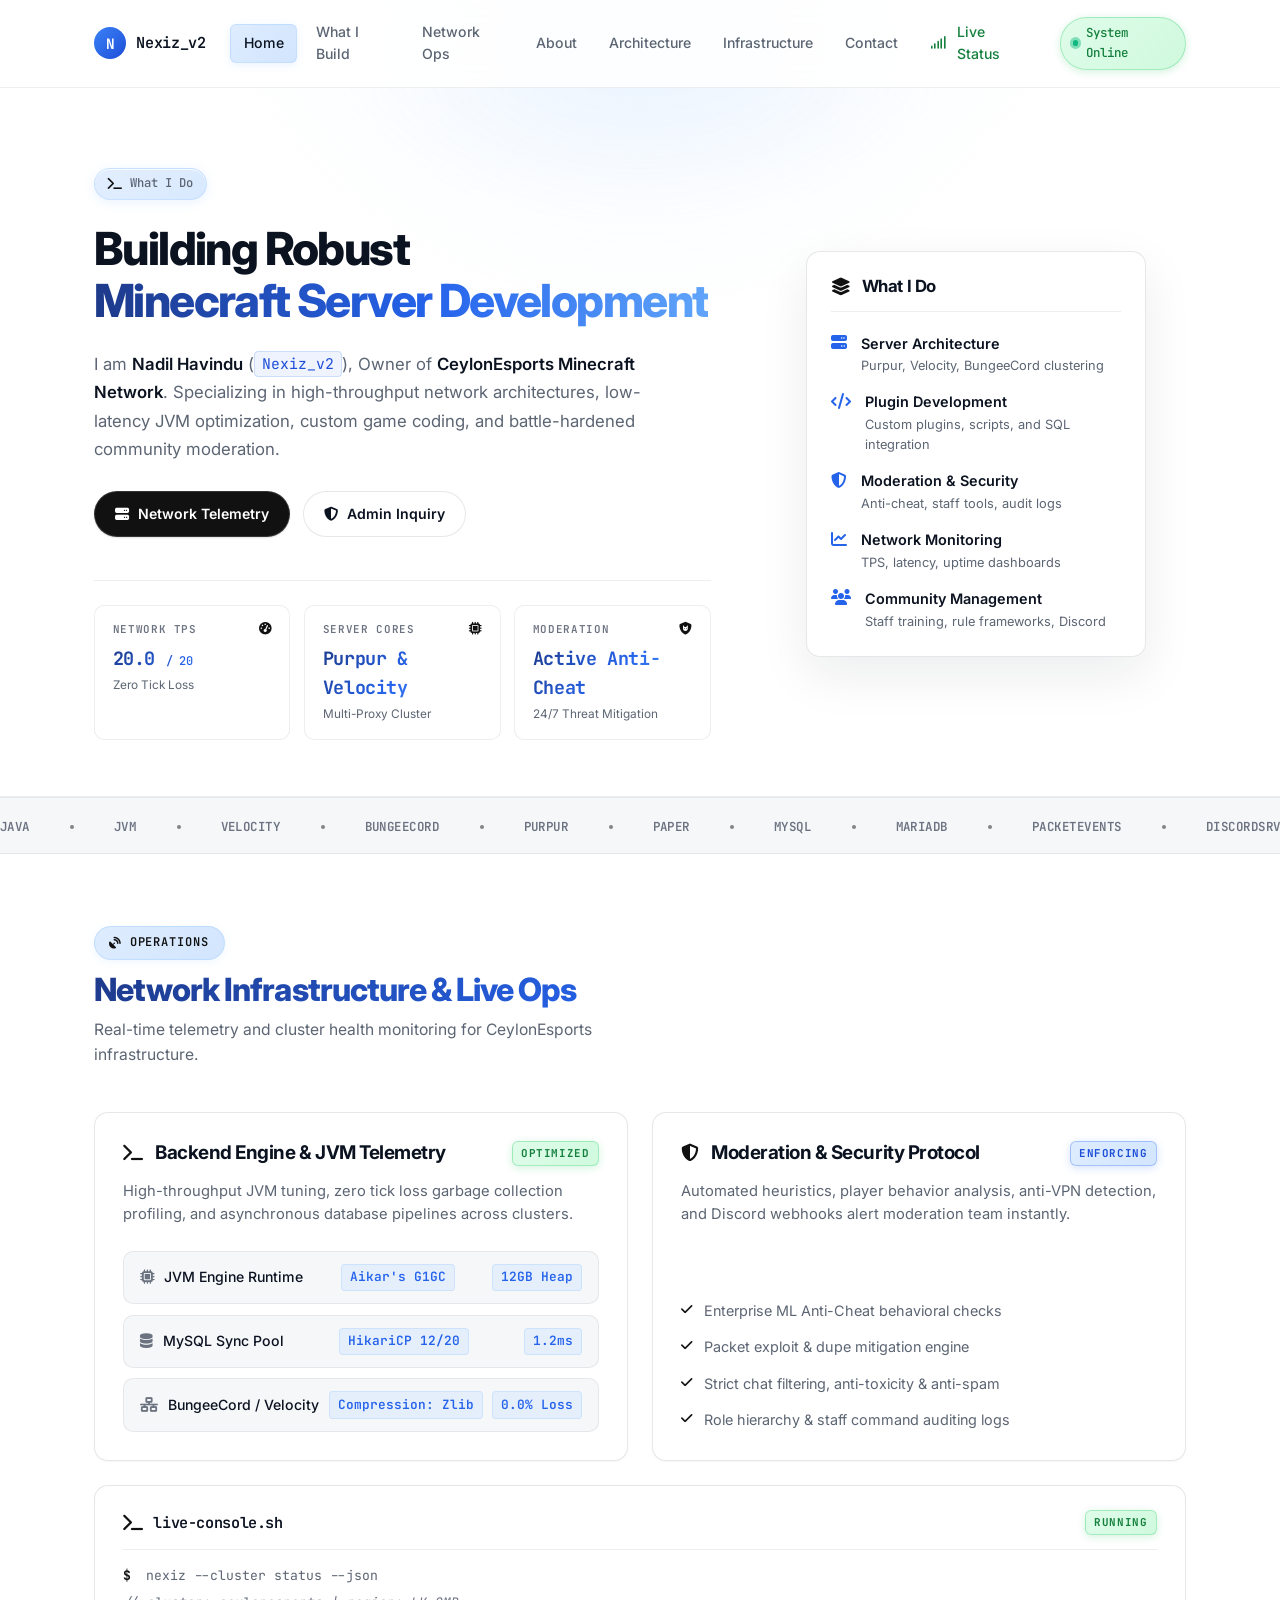
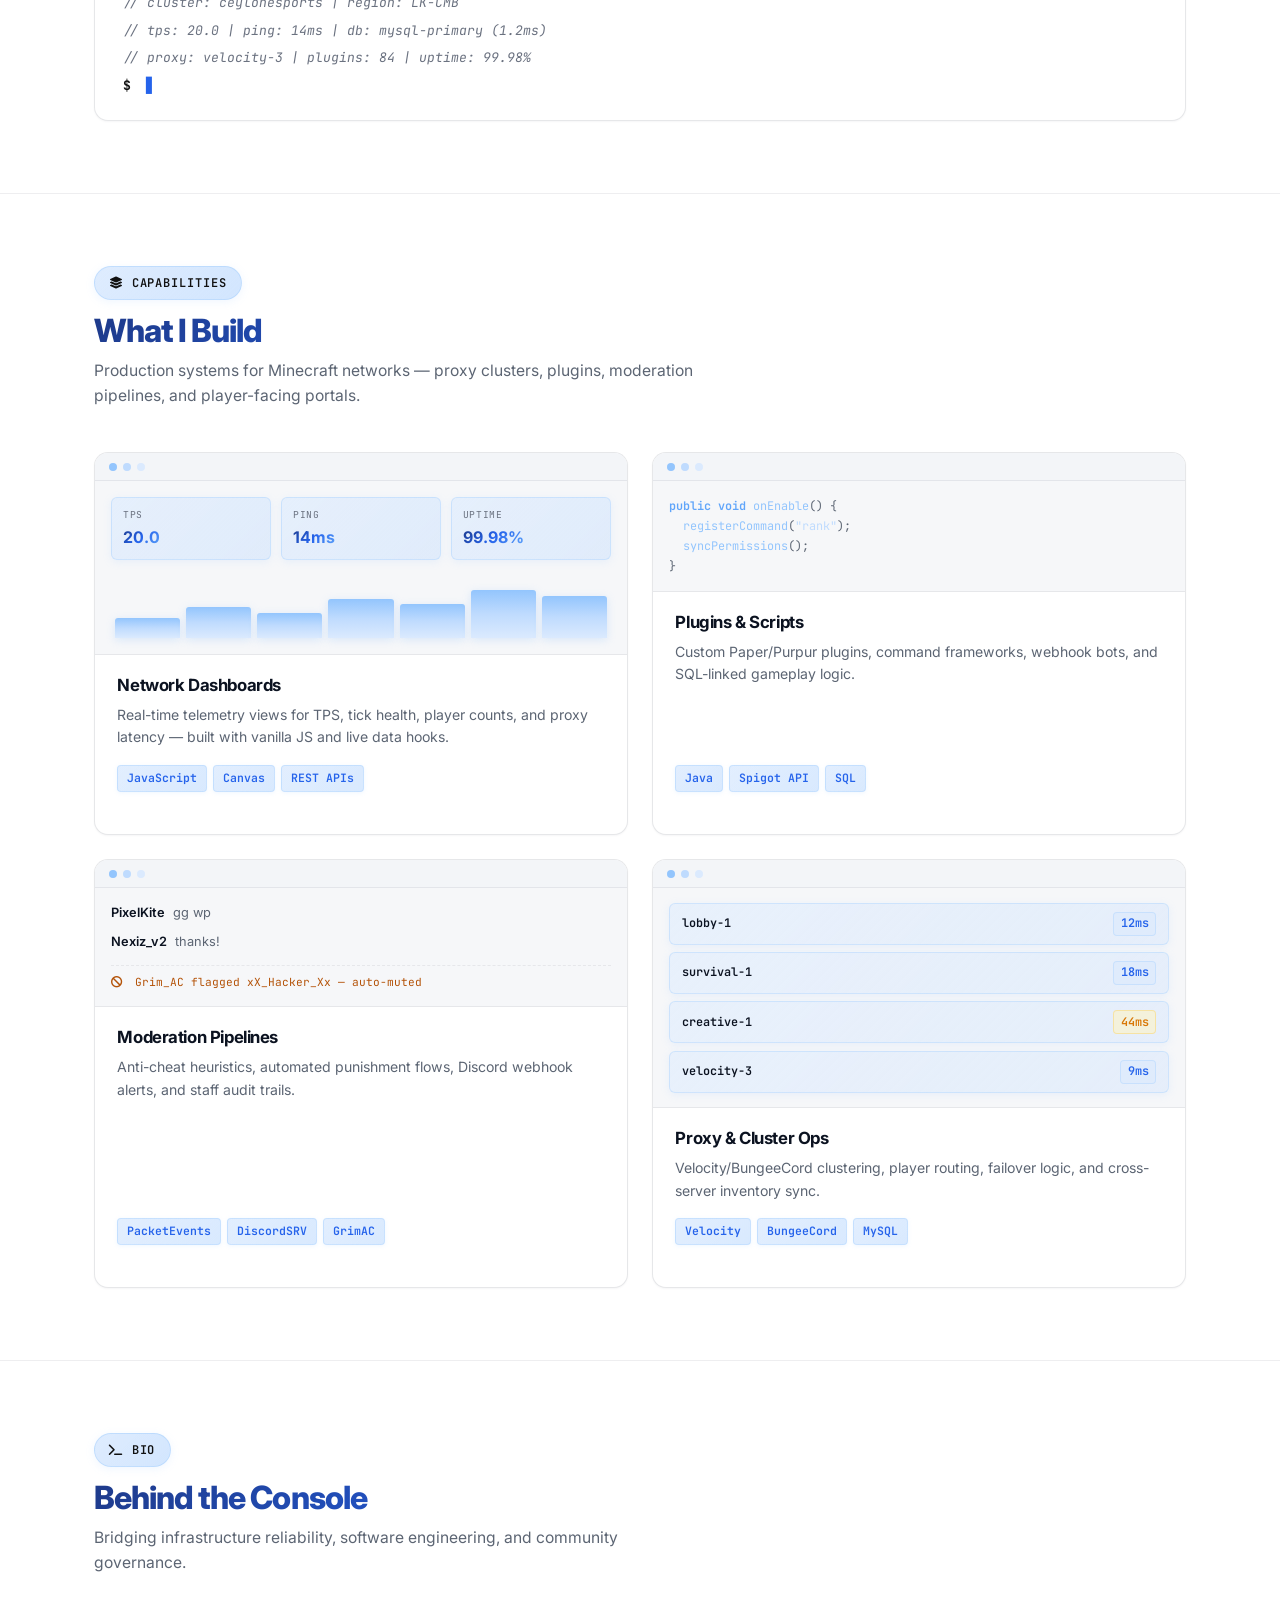
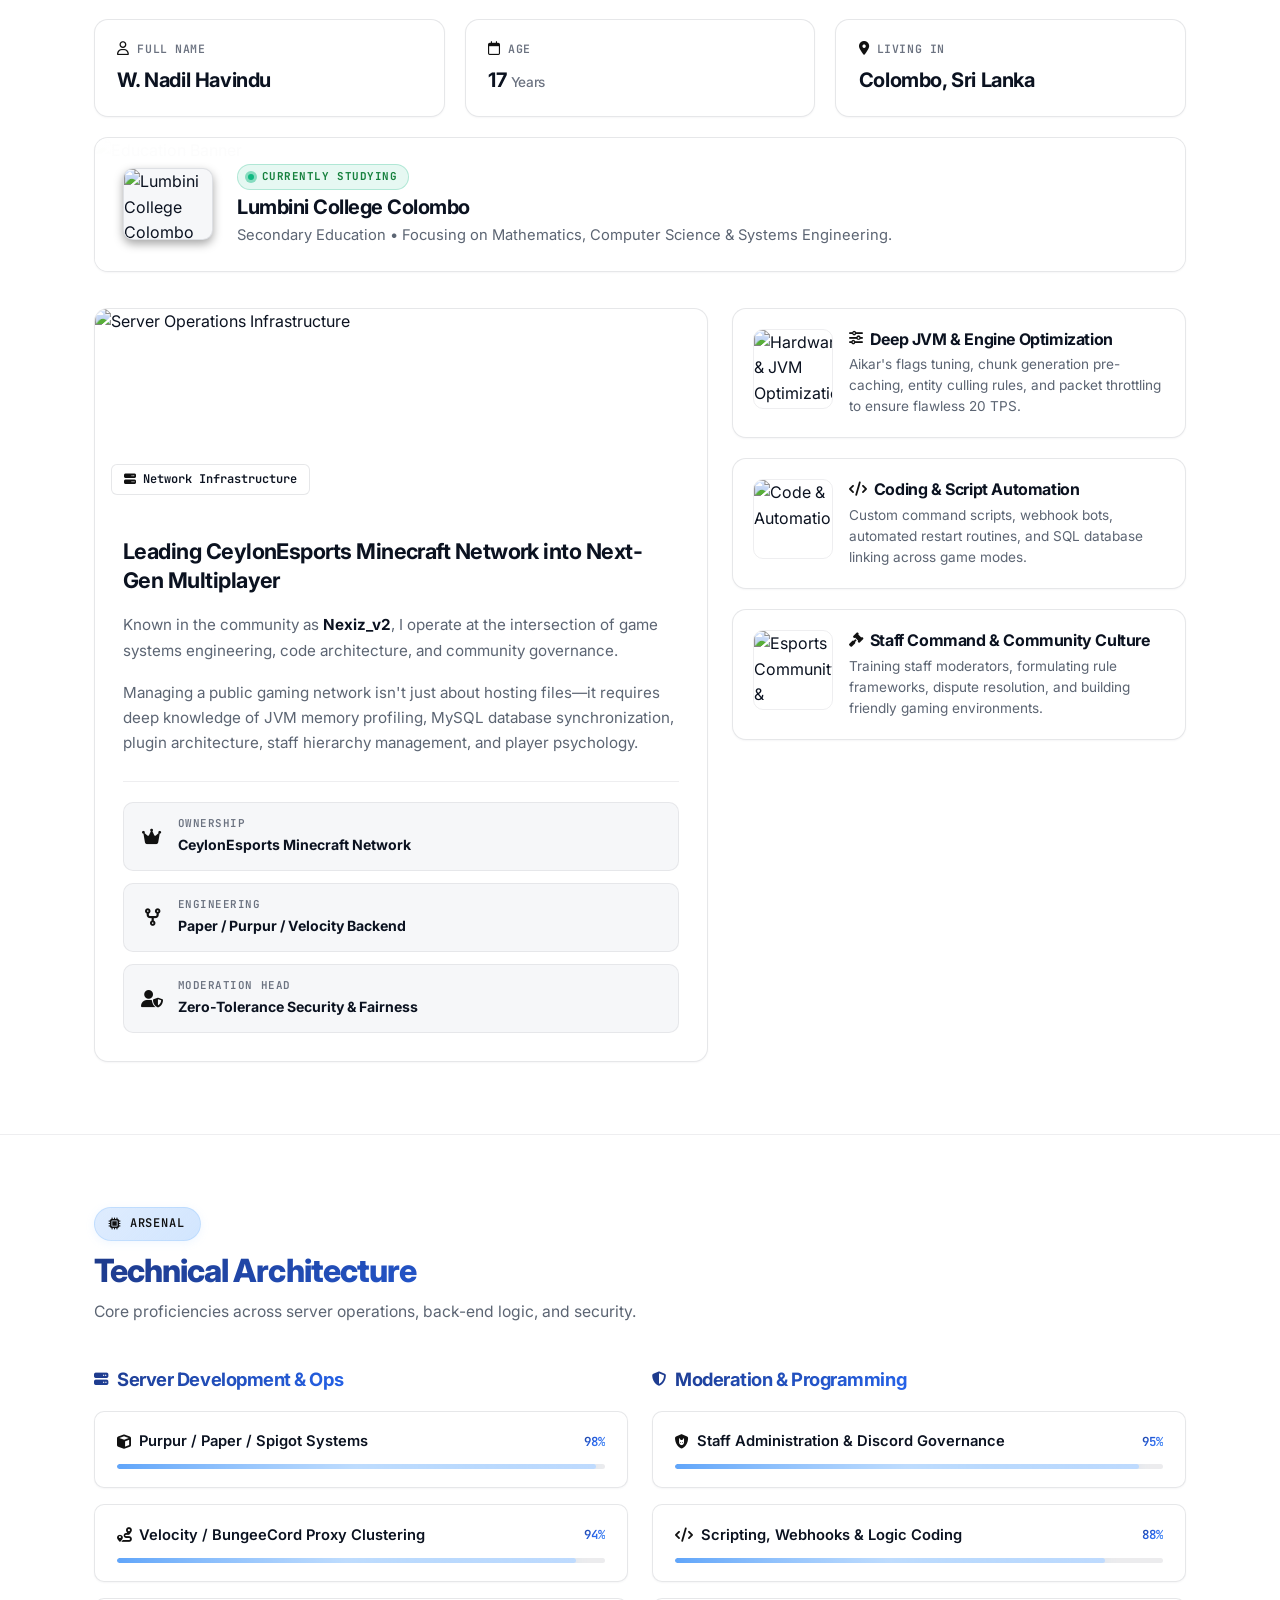
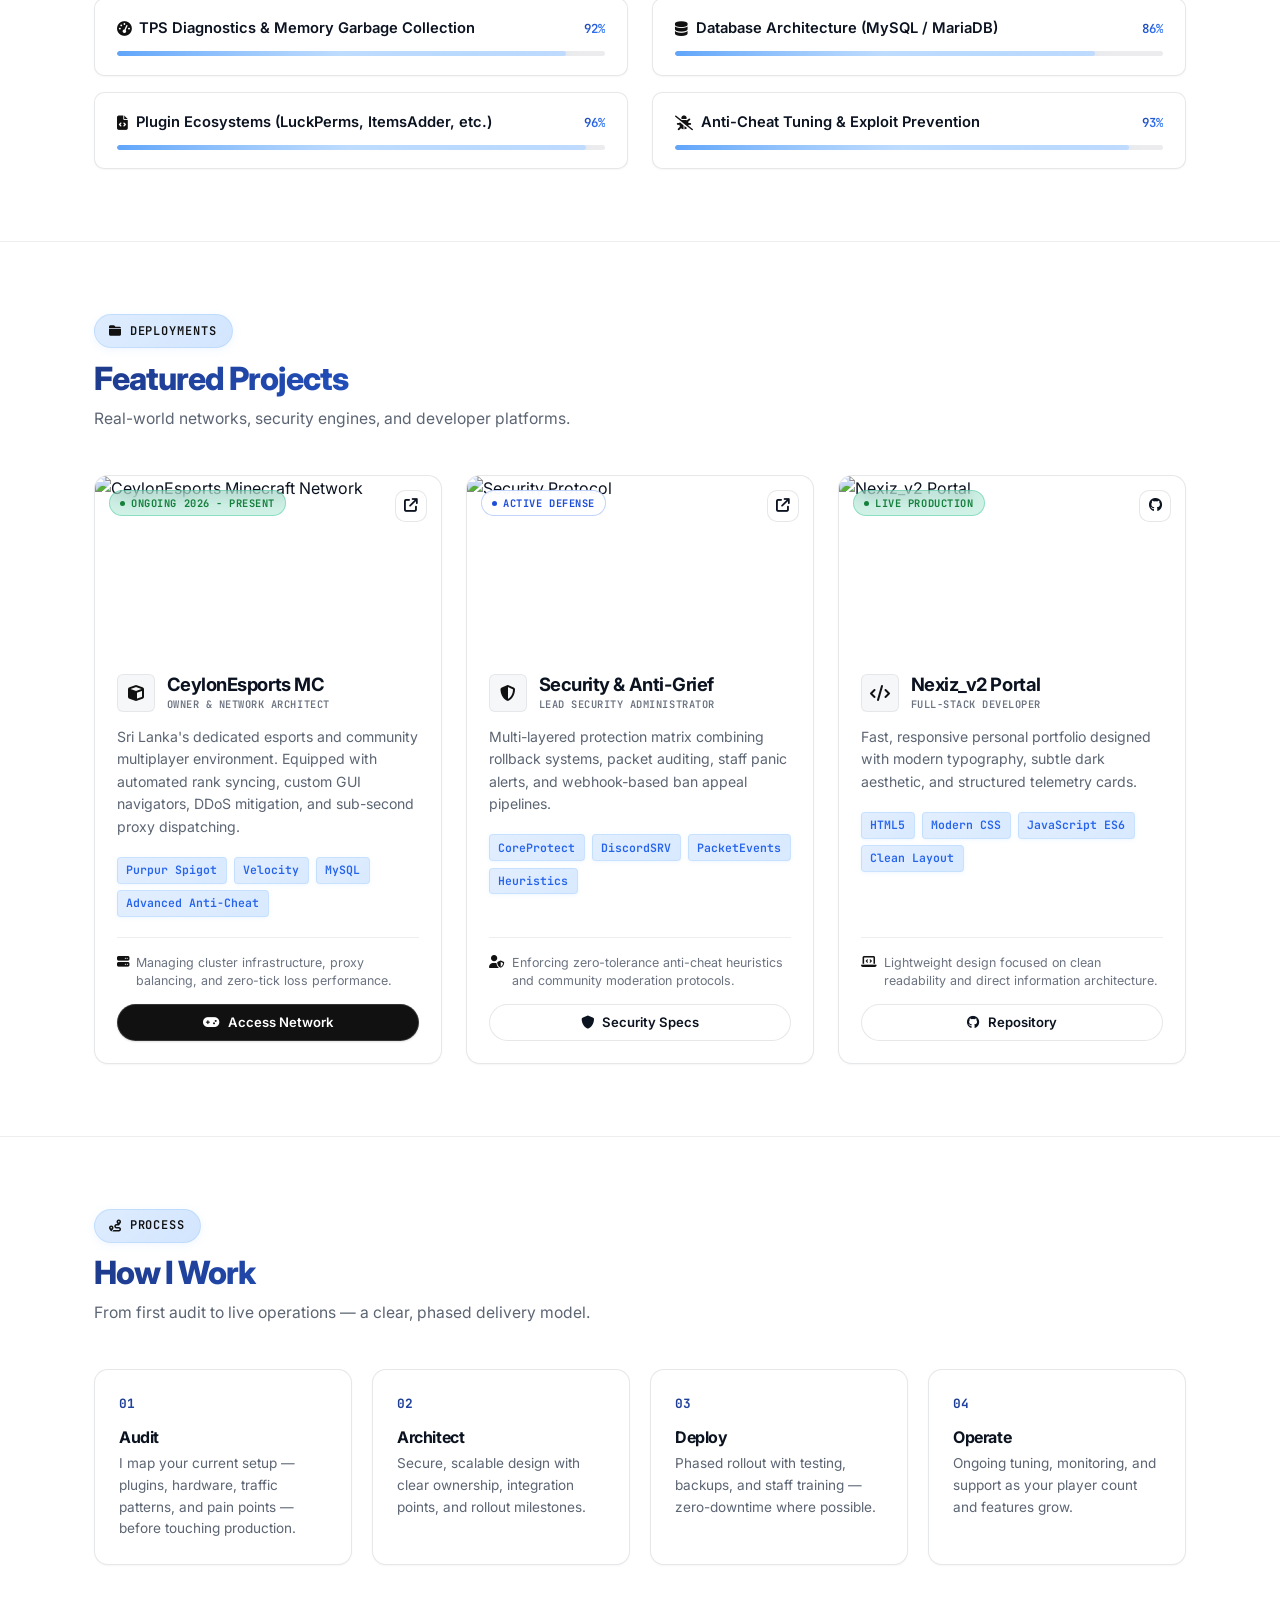
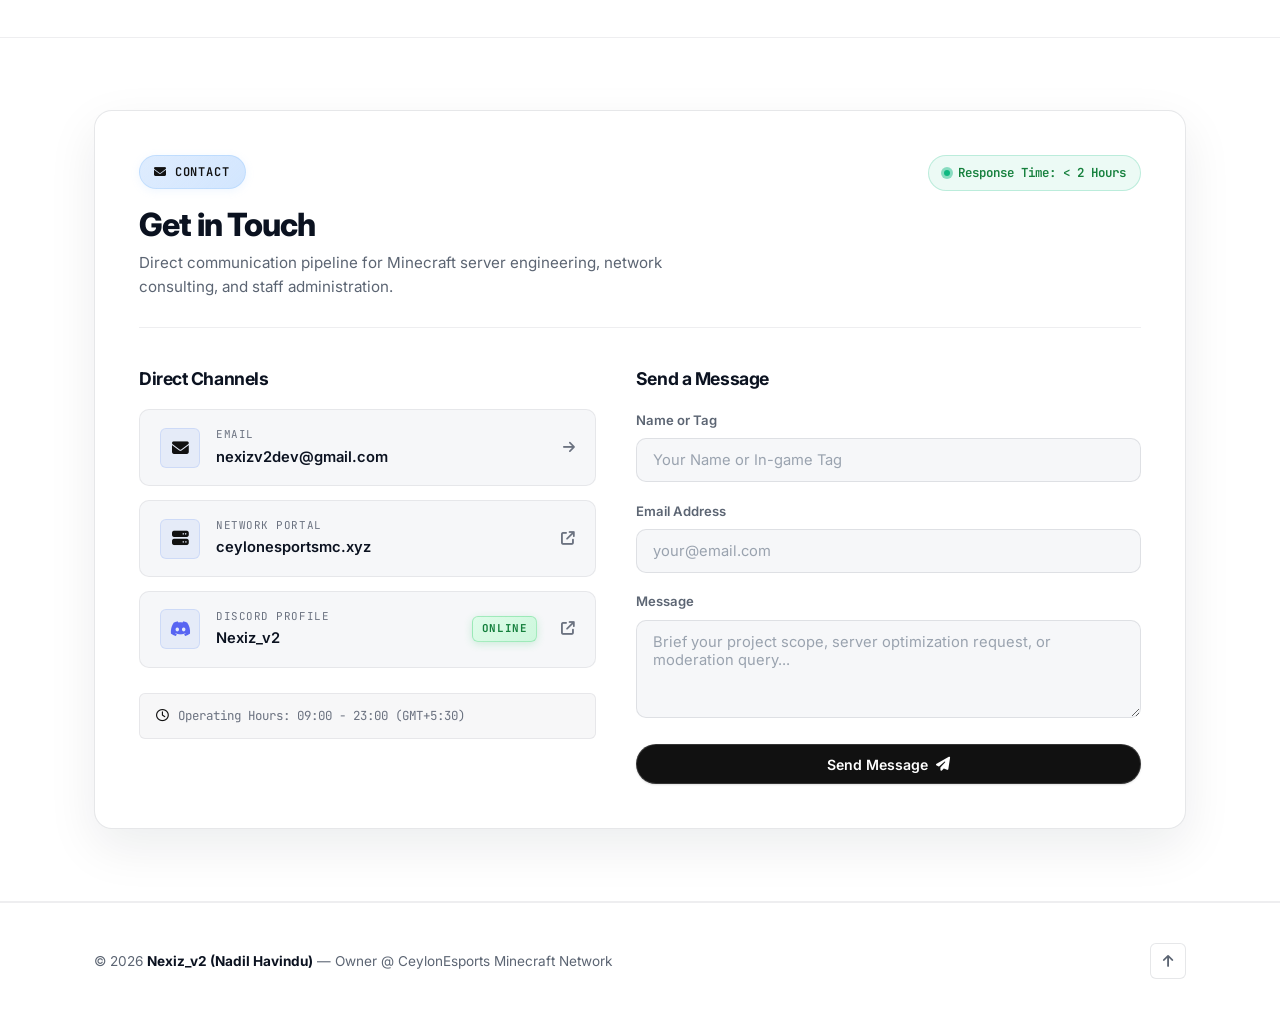
==== index.html @ eae9cdbc "Remove background image and decorative layers from both pages" ====
﻿<!DOCTYPE html>
<html lang="en">
<head>
    <meta charset="UTF-8">
    <meta name="viewport" content="width=device-width, initial-scale=1.0">
    <title>Nexiz_v2 | Minecraft Server Architect & Network Owner</title>
    <!-- Favicon -->
    <link rel="icon" type="image/jpeg" href="https://i.postimg.cc/wTQhw08N/Nexiz-Dis-Logo.jpg">
    <link rel="apple-touch-icon" href="https://i.postimg.cc/wTQhw08N/Nexiz-Dis-Logo.jpg">
    <!-- Google Fonts: Inter & JetBrains Mono -->
    <link rel="preconnect" href="https://fonts.googleapis.com">
    <link rel="preconnect" href="https://fonts.gstatic.com" crossorigin>
    <link href="https://fonts.googleapis.com/css2?family=Inter:wght@300;400;500;600;700;800&family=JetBrains+Mono:wght@400;500;600&display=swap" rel="stylesheet">
    <!-- FontAwesome Icons -->
    <link rel="stylesheet" href="https://cdnjs.cloudflare.com/ajax/libs/font-awesome/6.5.1/css/all.min.css">
    <link rel="stylesheet" href="style.css">
</head>
<body>
    <!-- Subtle Ambient Glow -->
    <div class="ambient-glow"></div>

    <!-- Navigation Bar -->
    <header class="navbar" id="navbar">
        <div class="nav-container">
            <a href="#home" class="logo">
                <span class="logo-mark">N</span>
                <span class="logo-text">Nexiz_v2</span>
            </a>
            
            <nav class="nav-links" id="navLinks">
                <a href="#home" class="nav-item active">Home</a>
                <a href="#build" class="nav-item">What I Build</a>
                <a href="#network-status" class="nav-item">Network Ops</a>
                <a href="#about" class="nav-item">About</a>
                <a href="#skills" class="nav-item">Architecture</a>
                <a href="#projects" class="nav-item">Infrastructure</a>
                <a href="#contact" class="nav-item">Contact</a>
                <a href="status.html" class="nav-item" style="color: #15803d;"><i class="fa-solid fa-signal" style="font-size: 0.8rem; margin-right: 4px;"></i>Live Status</a>
            </nav>

            <div class="nav-actions">
                <div class="status-badge">
                    <span class="status-dot"></span>
                    <span>System Online</span>
                </div>
                <button class="menu-toggle" id="menuToggle" aria-label="Toggle navigation">
                    <i class="fa-solid fa-bars"></i>
                </button>
            </div>
        </div>
    </header>

    <main>
        <!-- Hero Section -->
        <section class="hero" id="home">
            <div class="container hero-container">
                <div class="hero-content">
                    <div class="hero-badge">
                        <i class="fa-solid fa-terminal"></i>
                        <span>What I Do</span>
                    </div>

                    <h1 class="hero-title">
                        Building Robust <br>
                        <span class="typing-text">Minecraft Networks</span>
                    </h1>

                    <p class="hero-description">
                        I am <strong>Nadil Havindu</strong> (<span class="code-tag">Nexiz_v2</span>), Owner of <strong>CeylonEsports Minecraft Network</strong>. Specializing in high-throughput network architectures, low-latency JVM optimization, custom game coding, and battle-hardened community moderation.
                    </p>

                    <div class="hero-actions">
                        <a href="status.html" class="btn btn-primary">
                            <i class="fa-solid fa-server"></i>
                            <span>Network Telemetry</span>
                        </a>
                        <a href="#contact" class="btn btn-secondary">
                            <i class="fa-solid fa-shield-halved"></i>
                            <span>Admin Inquiry</span>
                        </a>
                    </div>

                    <!-- Telemetry Stats Strip -->
                    <div class="telemetry-strip">
                        <div class="stat-card">
                            <div class="stat-header">
                                <span class="stat-label">NETWORK TPS</span>
                                <i class="fa-solid fa-gauge-high stat-icon"></i>
                            </div>
                            <div class="stat-value">20.0 <span class="stat-unit">/ 20</span></div>
                            <div class="stat-sub">Zero Tick Loss</div>
                        </div>

                        <div class="stat-card">
                            <div class="stat-header">
                                <span class="stat-label">SERVER CORES</span>
                                <i class="fa-solid fa-microchip stat-icon"></i>
                            </div>
                            <div class="stat-value">Purpur & Velocity</div>
                            <div class="stat-sub">Multi-Proxy Cluster</div>
                        </div>

                        <div class="stat-card">
                            <div class="stat-header">
                                <span class="stat-label">MODERATION</span>
                                <i class="fa-solid fa-shield-cat stat-icon"></i>
                            </div>
                            <div class="stat-value">Active Anti-Cheat</div>
                            <div class="stat-sub">24/7 Threat Mitigation</div>
                        </div>
                    </div>
                </div>

                <div class="hero-visual">
                    <div class="what-i-do-card">
                        <div class="what-i-do-header">
                            <i class="fa-solid fa-layer-group accent-icon"></i>
                            <h3>What I Do</h3>
                        </div>
                        <div class="what-i-do-list">
                            <div class="what-i-do-item">
                                <i class="fa-solid fa-server"></i>
                                <div>
                                    <strong>Server Architecture</strong>
                                    <span>Purpur, Velocity, BungeeCord clustering</span>
                                </div>
                            </div>
                            <div class="what-i-do-item">
                                <i class="fa-solid fa-code"></i>
                                <div>
                                    <strong>Plugin Development</strong>
                                    <span>Custom plugins, scripts, and SQL integration</span>
                                </div>
                            </div>
                            <div class="what-i-do-item">
                                <i class="fa-solid fa-shield-halved"></i>
                                <div>
                                    <strong>Moderation & Security</strong>
                                    <span>Anti-cheat, staff tools, audit logs</span>
                                </div>
                            </div>
                            <div class="what-i-do-item">
                                <i class="fa-solid fa-chart-line"></i>
                                <div>
                                    <strong>Network Monitoring</strong>
                                    <span>TPS, latency, uptime dashboards</span>
                                </div>
                            </div>
                            <div class="what-i-do-item">
                                <i class="fa-solid fa-users"></i>
                                <div>
                                    <strong>Community Management</strong>
                                    <span>Staff training, rule frameworks, Discord</span>
                                </div>
                            </div>
                        </div>
                    </div>
                </div>
            </div>
        </section>

        <!-- Dev / Network Vibe Strip -->
        <div class="vibe-strip" aria-hidden="true">
            <div class="vibe-track">
                <span>Java</span><span>JVM</span><span>Velocity</span><span>BungeeCord</span><span>Purpur</span><span>Paper</span><span>MySQL</span><span>MariaDB</span><span>PacketEvents</span><span>DiscordSRV</span><span>LuckPerms</span><span>Webhooks</span><span>Scripting</span><span>Linux</span><span>Networking</span>
                <span>Java</span><span>JVM</span><span>Velocity</span><span>BungeeCord</span><span>Purpur</span><span>Paper</span><span>MySQL</span><span>MariaDB</span><span>PacketEvents</span><span>DiscordSRV</span><span>LuckPerms</span><span>Webhooks</span><span>Scripting</span><span>Linux</span><span>Networking</span>
            </div>
        </div>

        <!-- Live Network Telemetry / Operations Dashboard -->
        <section class="section" id="network-status">
            <div class="container">
                <div class="section-header">
                    <div class="section-tag">
                        <i class="fa-solid fa-satellite-dish"></i> Operations
                    </div>
                    <h2 class="section-title">Network Infrastructure & Live Ops</h2>
                    <p class="section-subtitle">Real-time telemetry and cluster health monitoring for CeylonEsports infrastructure.</p>
                </div>

                <div class="dashboard-grid">
                    <div class="dashboard-card">
                        <div class="card-head">
                            <div class="card-title-group">
                                <i class="fa-solid fa-terminal accent-icon"></i>
                                <h3>Backend Engine & JVM Telemetry</h3>
                            </div>
                            <span class="badge-status online">OPTIMIZED</span>
                        </div>
                        <p class="card-desc">High-throughput JVM tuning, zero tick loss garbage collection profiling, and asynchronous database pipelines across clusters.</p>
                        
                        <div class="node-list">
                            <div class="node-item">
                                <div class="node-info">
                                    <i class="fa-solid fa-microchip"></i>
                                    <span>JVM Engine Runtime</span>
                                </div>
                                <span class="node-metric">Aikar's G1GC</span>
                                <span class="node-ping">12GB Heap</span>
                            </div>
                            <div class="node-item">
                                <div class="node-info">
                                    <i class="fa-solid fa-database"></i>
                                    <span>MySQL Sync Pool</span>
                                </div>
                                <span class="node-metric">HikariCP 12/20</span>
                                <span class="node-ping">1.2ms</span>
                            </div>
                            <div class="node-item">
                                <div class="node-info">
                                    <i class="fa-solid fa-network-wired"></i>
                                    <span>BungeeCord / Velocity</span>
                                </div>
                                <span class="node-metric">Compression: Zlib</span>
                                <span class="node-ping">0.0% Loss</span>
                            </div>
                        </div>
                    </div>

                    <div class="dashboard-card">
                        <div class="card-head">
                            <div class="card-title-group">
                                <i class="fa-solid fa-shield-halved accent-icon"></i>
                                <h3>Moderation & Security Protocol</h3>
                            </div>
                            <span class="badge-status alert">ENFORCING</span>
                        </div>
                        <p class="card-desc">Automated heuristics, player behavior analysis, anti-VPN detection, and Discord webhooks alert moderation team instantly.</p>
                        
                        <ul class="feature-checklist">
                            <li><i class="fa-solid fa-check"></i> Enterprise ML Anti-Cheat behavioral checks</li>
                            <li><i class="fa-solid fa-check"></i> Packet exploit & dupe mitigation engine</li>
                            <li><i class="fa-solid fa-check"></i> Strict chat filtering, anti-toxicity & anti-spam</li>
                            <li><i class="fa-solid fa-check"></i> Role hierarchy & staff command auditing logs</li>
                        </ul>
                    </div>
                </div>

                <!-- Dev Console Card -->
                <div class="console-card">
                    <div class="console-head">
                        <div class="console-title-group">
                            <i class="fa-solid fa-terminal accent-icon"></i>
                            <h3>live-console.sh</h3>
                        </div>
                        <span class="badge-status online">RUNNING</span>
                    </div>
                    <div class="console-body">
                        <p><span class="prompt">$</span> nexiz --cluster status --json</p>
                        <p><span class="comment">// cluster: ceylonesports | region: LK-CMB</span></p>
                        <p><span class="comment">// tps: 20.0 | ping: 14ms | db: mysql-primary (1.2ms)</span></p>
                        <p><span class="comment">// proxy: velocity-3 | plugins: 84 | uptime: 99.98%</span></p>
                        <p><span class="prompt">$</span> <span class="cursor">▊</span></p>
                    </div>
                </div>
            </div>
        </section>

        <!-- What I Build Section -->
        <section class="section" id="build">
            <div class="container">
                <div class="section-header">
                    <div class="section-tag">
                        <i class="fa-solid fa-layer-group"></i> Capabilities
                    </div>
                    <h2 class="section-title">What I Build</h2>
                    <p class="section-subtitle">Production systems for Minecraft networks — proxy clusters, plugins, moderation pipelines, and player-facing portals.</p>
                </div>

                <div class="build-grid">
                    <!-- Card 1: Network Dashboards -->
                    <div class="build-card">
                        <div class="build-mock">
                            <div class="mock-topbar"><span></span><span></span><span></span></div>
                            <div class="mock-dash-body">
                                <div class="mock-stat-row">
                                    <div class="mock-stat"><span>TPS</span><strong>20.0</strong></div>
                                    <div class="mock-stat"><span>Ping</span><strong>14ms</strong></div>
                                    <div class="mock-stat"><span>Uptime</span><strong>99.98%</strong></div>
                                </div>
                                <div class="mock-bars">
                                    <i style="height: 35%"></i><i style="height: 55%"></i><i style="height: 45%"></i><i style="height: 70%"></i><i style="height: 60%"></i><i style="height: 85%"></i><i style="height: 75%"></i>
                                </div>
                            </div>
                        </div>
                        <div class="build-body">
                            <h3>Network Dashboards</h3>
                            <p>Real-time telemetry views for TPS, tick health, player counts, and proxy latency — built with vanilla JS and live data hooks.</p>
                            <div class="tech-tags"><span>JavaScript</span><span>Canvas</span><span>REST APIs</span></div>
                        </div>
                    </div>

                    <!-- Card 2: Plugins & Scripts -->
                    <div class="build-card">
                        <div class="build-mock">
                            <div class="mock-topbar"><span></span><span></span><span></span></div>
                            <div class="mock-code-body">
                                <p><span class="kw">public void</span> <span class="fn">onEnable</span>() {</p>
                                <p>&nbsp;&nbsp;<span class="fn">registerCommand</span>(<span class="str">"rank"</span>);</p>
                                <p>&nbsp;&nbsp;<span class="fn">syncPermissions</span>();</p>
                                <p>}</p>
                            </div>
                        </div>
                        <div class="build-body">
                            <h3>Plugins &amp; Scripts</h3>
                            <p>Custom Paper/Purpur plugins, command frameworks, webhook bots, and SQL-linked gameplay logic.</p>
                            <div class="tech-tags"><span>Java</span><span>Spigot API</span><span>SQL</span></div>
                        </div>
                    </div>

                    <!-- Card 3: Moderation Pipelines -->
                    <div class="build-card">
                        <div class="build-mock">
                            <div class="mock-topbar"><span></span><span></span><span></span></div>
                            <div class="mock-chat-body">
                                <div class="msg"><b>PixelKite</b><span>gg wp</span></div>
                                <div class="msg"><b>Nexiz_v2</b><span>thanks!</span></div>
                                <div class="msg system"><i class="fa-solid fa-ban"></i> Grim_AC flagged xX_Hacker_Xx — auto-muted</div>
                            </div>
                        </div>
                        <div class="build-body">
                            <h3>Moderation Pipelines</h3>
                            <p>Anti-cheat heuristics, automated punishment flows, Discord webhook alerts, and staff audit trails.</p>
                            <div class="tech-tags"><span>PacketEvents</span><span>DiscordSRV</span><span>GrimAC</span></div>
                        </div>
                    </div>

                    <!-- Card 4: Proxy & Cluster Ops -->
                    <div class="build-card">
                        <div class="build-mock">
                            <div class="mock-topbar"><span></span><span></span><span></span></div>
                            <div class="mock-proxy-body">
                                <div class="proxy-node"><span>lobby-1</span><span class="ok">12ms</span></div>
                                <div class="proxy-node"><span>survival-1</span><span class="ok">18ms</span></div>
                                <div class="proxy-node"><span>creative-1</span><span class="warn">44ms</span></div>
                                <div class="proxy-node"><span>velocity-3</span><span class="ok">9ms</span></div>
                            </div>
                        </div>
                        <div class="build-body">
                            <h3>Proxy &amp; Cluster Ops</h3>
                            <p>Velocity/BungeeCord clustering, player routing, failover logic, and cross-server inventory sync.</p>
                            <div class="tech-tags"><span>Velocity</span><span>BungeeCord</span><span>MySQL</span></div>
                        </div>
                    </div>
                </div>
            </div>
        </section>

        <!-- About Section -->
        <section class="section" id="about">
            <div class="container">
                <div class="section-header">
                    <div class="section-tag">
                        <i class="fa-solid fa-terminal"></i> Bio
                    </div>
                    <h2 class="section-title">Behind the Console</h2>
                    <p class="section-subtitle">Bridging infrastructure reliability, software engineering, and community governance.</p>
                </div>

                        <!-- Personal Profile & Education Strip -->
        <div class="personal-profile-wrap">
            <div class="personal-info-grid">
                <div class="info-metric-card">
                    <div class="info-card-header">
                        <i class="fa-regular fa-user info-icon"></i>
                        <span class="info-label">Full Name</span>
                    </div>
                    <div class="info-value">W. Nadil Havindu</div>
                </div>

                <div class="info-metric-card">
                    <div class="info-card-header">
                        <i class="fa-regular fa-calendar info-icon"></i>
                        <span class="info-label">Age</span>
                    </div>
                    <div class="info-value">17 <span class="info-unit">Years</span></div>
                </div>

                <div class="info-metric-card">
                    <div class="info-card-header">
                        <i class="fa-solid fa-location-dot info-icon"></i>
                        <span class="info-label">Living In</span>
                    </div>
                    <div class="info-value">Colombo, Sri Lanka</div>
                </div>
            </div>

            <!-- Education Banner Card -->
            <div class="education-card">
                <div class="edu-banner-bg">
                    <img src="assets/lumbini.jpg" alt="Education Banner" class="edu-bg-img">
                    <div class="edu-overlay"></div>
                </div>
                <div class="edu-content">
                    <div class="edu-thumb-wrap"><img src="assets/lumbini.jpg" alt="Lumbini College Colombo" class="edu-school-img"></div>
                    <div class="edu-details">
                        <div class="edu-status-pill">
                            <span class="status-dot"></span>
                            <span>CURRENTLY STUDYING</span>
                        </div>
                        <h3 class="edu-title">Lumbini College Colombo</h3>
                        <p class="edu-desc">Secondary Education • Focusing on Mathematics, Computer Science & Systems Engineering.</p>
                    </div>
                </div>
            </div>
        </div>

                <div class="about-grid">
                    <div class="about-main-card">
                        <div class="about-banner-wrap">
                            <img src="https://images.unsplash.com/photo-1558494949-ef010cbdcc31?auto=format&fit=crop&w=800&q=80" alt="Server Operations Infrastructure" class="about-banner-img">
                            <div class="banner-badge">
                                <i class="fa-solid fa-server"></i> Network Infrastructure
                            </div>
                        </div>

                        <div class="about-content">
                            <h3>Leading CeylonEsports Minecraft Network into Next-Gen Multiplayer</h3>
                            <p>
                                Known in the community as <strong>Nexiz_v2</strong>, I operate at the intersection of game systems engineering, code architecture, and community governance.
                            </p>
                            <p>
                                Managing a public gaming network isn't just about hosting files—it requires deep knowledge of JVM memory profiling, MySQL database synchronization, plugin architecture, staff hierarchy management, and player psychology.
                            </p>

                            <div class="fact-grid">
                                <div class="fact-box">
                                    <i class="fa-solid fa-crown fact-icon"></i>
                                    <div>
                                        <span class="fact-label">Ownership</span>
                                        <strong>CeylonEsports Minecraft Network</strong>
                                    </div>
                                </div>
                                <div class="fact-box">
                                    <i class="fa-solid fa-code-fork fact-icon"></i>
                                    <div>
                                        <span class="fact-label">Engineering</span>
                                        <strong>Paper / Purpur / Velocity Backend</strong>
                                    </div>
                                </div>
                                <div class="fact-box">
                                    <i class="fa-solid fa-user-shield fact-icon"></i>
                                    <div>
                                        <span class="fact-label">Moderation Head</span>
                                        <strong>Zero-Tolerance Security & Fairness</strong>
                                    </div>
                                </div>
                            </div>
                        </div>
                    </div>

                    <div class="about-highlights-col">
                        <div class="highlight-item">
                            <div class="highlight-thumb">
                                <img src="https://images.unsplash.com/photo-1550751827-4bd374c3f58b?auto=format&fit=crop&w=300&q=80" alt="Hardware & JVM Optimization">
                            </div>
                            <div class="highlight-info">
                                <h4><i class="fa-solid fa-sliders accent-inline"></i> Deep JVM & Engine Optimization</h4>
                                <p>Aikar's flags tuning, chunk generation pre-caching, entity culling rules, and packet throttling to ensure flawless 20 TPS.</p>
                            </div>
                        </div>

                        <div class="highlight-item">
                            <div class="highlight-thumb">
                                <img src="https://images.unsplash.com/photo-1555066931-4365d14bab8c?auto=format&fit=crop&w=300&q=80" alt="Code & Automation">
                            </div>
                            <div class="highlight-info">
                                <h4><i class="fa-solid fa-code accent-inline"></i> Coding & Script Automation</h4>
                                <p>Custom command scripts, webhook bots, automated restart routines, and SQL database linking across game modes.</p>
                            </div>
                        </div>

                        <div class="highlight-item">
                            <div class="highlight-thumb">
                                <img src="https://images.unsplash.com/photo-1511512578047-dfb367046420?auto=format&fit=crop&w=300&q=80" alt="Esports Community & Moderation">
                            </div>
                            <div class="highlight-info">
                                <h4><i class="fa-solid fa-gavel accent-inline"></i> Staff Command & Community Culture</h4>
                                <p>Training staff moderators, formulating rule frameworks, dispute resolution, and building friendly gaming environments.</p>
                            </div>
                        </div>
                    </div>
                </div>
            </div>
        </section>

        <!-- Technical Architecture Section -->
        <section class="section" id="skills">
            <div class="container">
                <div class="section-header">
                    <div class="section-tag">
                        <i class="fa-solid fa-microchip"></i> Arsenal
                    </div>
                    <h2 class="section-title">Technical Architecture</h2>
                    <p class="section-subtitle">Core proficiencies across server operations, back-end logic, and security.</p>
                </div>

                <div class="skills-grid">
                    <div class="skills-column">
                        <h3 class="category-title"><i class="fa-solid fa-server accent-inline"></i> Server Development & Ops</h3>

                        <div class="skill-card">
                            <div class="skill-header">
                                <span><i class="fa-solid fa-cube"></i> Purpur / Paper / Spigot Systems</span>
                                <span class="skill-pct">98%</span>
                            </div>
                            <div class="progress-bar"><div class="progress-fill" style="width: 98%"></div></div>
                        </div>

                        <div class="skill-card">
                            <div class="skill-header">
                                <span><i class="fa-solid fa-route"></i> Velocity / BungeeCord Proxy Clustering</span>
                                <span class="skill-pct">94%</span>
                            </div>
                            <div class="progress-bar"><div class="progress-fill" style="width: 94%"></div></div>
                        </div>

                        <div class="skill-card">
                            <div class="skill-header">
                                <span><i class="fa-solid fa-gauge-high"></i> TPS Diagnostics & Memory Garbage Collection</span>
                                <span class="skill-pct">92%</span>
                            </div>
                            <div class="progress-bar"><div class="progress-fill" style="width: 92%"></div></div>
                        </div>

                        <div class="skill-card">
                            <div class="skill-header">
                                <span><i class="fa-solid fa-file-code"></i> Plugin Ecosystems (LuckPerms, ItemsAdder, etc.)</span>
                                <span class="skill-pct">96%</span>
                            </div>
                            <div class="progress-bar"><div class="progress-fill" style="width: 96%"></div></div>
                        </div>
                    </div>

                    <div class="skills-column">
                        <h3 class="category-title"><i class="fa-solid fa-shield-halved accent-inline"></i> Moderation & Programming</h3>

                        <div class="skill-card">
                            <div class="skill-header">
                                <span><i class="fa-solid fa-shield-cat"></i> Staff Administration & Discord Governance</span>
                                <span class="skill-pct">95%</span>
                            </div>
                            <div class="progress-bar"><div class="progress-fill" style="width: 95%"></div></div>
                        </div>

                        <div class="skill-card">
                            <div class="skill-header">
                                <span><i class="fa-solid fa-code"></i> Scripting, Webhooks & Logic Coding</span>
                                <span class="skill-pct">88%</span>
                            </div>
                            <div class="progress-bar"><div class="progress-fill" style="width: 88%"></div></div>
                        </div>

                        <div class="skill-card">
                            <div class="skill-header">
                                <span><i class="fa-solid fa-database"></i> Database Architecture (MySQL / MariaDB)</span>
                                <span class="skill-pct">86%</span>
                            </div>
                            <div class="progress-bar"><div class="progress-fill" style="width: 86%"></div></div>
                        </div>

                        <div class="skill-card">
                            <div class="skill-header">
                                <span><i class="fa-solid fa-bug-slash"></i> Anti-Cheat Tuning & Exploit Prevention</span>
                                <span class="skill-pct">93%</span>
                            </div>
                            <div class="progress-bar"><div class="progress-fill" style="width: 93%"></div></div>
                        </div>
                    </div>
                </div>
            </div>
        </section>

        <!-- Projects Section -->
        <section class="section" id="projects">
            <div class="container">
                <div class="section-header">
                    <div class="section-tag">
                        <i class="fa-solid fa-folder-closed"></i> Deployments
                    </div>
                    <h2 class="section-title">Featured Projects</h2>
                    <p class="section-subtitle">Real-world networks, security engines, and developer platforms.</p>
                </div>

                <div class="projects-grid">
                    <!-- Project 1: CeylonEsports Minecraft Network -->
                    <div class="project-card">
                        <div class="project-banner">
                            <img src="https://images.unsplash.com/photo-1627856013091-fed6e4e30025?auto=format&fit=crop&w=800&q=80" alt="CeylonEsports Minecraft Network" class="project-img">
                            <span class="project-badge status-live"><span class="badge-dot"></span> ONGOING 2026 - PRESENT</span>
                            <a href="https://ceylonesportsmc.xyz/#home" target="_blank" rel="noopener noreferrer" class="banner-link-btn" title="Open Project" aria-label="Open CeylonEsports MC Network">
                                <i class="fa-solid fa-arrow-up-right-from-square"></i>
                            </a>
                        </div>
                        <div class="project-body">
                            <div class="project-header">
                                <div class="project-icon-box">
                                    <i class="fa-solid fa-cube"></i>
                                </div>
                                <div>
                                    <h3 class="project-title">CeylonEsports MC</h3>
                                    <span class="project-role">OWNER & NETWORK ARCHITECT</span>
                                </div>
                            </div>
                            <p class="project-desc">
                                Sri Lanka's dedicated esports and community multiplayer environment. Equipped with automated rank syncing, custom GUI navigators, DDoS mitigation, and sub-second proxy dispatching.
                            </p>
                            <div class="tech-tags">
                                <span>Purpur Spigot</span>
                                <span>Velocity</span>
                                <span>MySQL</span>
                                <span>Advanced Anti-Cheat</span>
                            </div>
                            <div class="project-footer">
                                <p class="project-note"><i class="fa-solid fa-server"></i> Managing cluster infrastructure, proxy balancing, and zero-tick loss performance.</p>
                                <a href="https://ceylonesportsmc.xyz/#home" target="_blank" rel="noopener noreferrer" class="btn btn-primary btn-sm">
                                    <i class="fa-solid fa-gamepad"></i> Access Network
                                </a>
                            </div>
                        </div>
                    </div>

                    <!-- Project 2: Security & Anti-Grief Engine -->
                    <div class="project-card">
                        <div class="project-banner">
                            <img src="https://images.unsplash.com/photo-1563089145-599997674d42?auto=format&fit=crop&w=800&q=80" alt="Security Protocol" class="project-img">
                            <span class="project-badge status-active"><span class="badge-dot"></span> ACTIVE DEFENSE</span>
                            <a href="#contact" class="banner-link-btn" title="Inquire Security" aria-label="Inquire Security Protocol">
                                <i class="fa-solid fa-arrow-up-right-from-square"></i>
                            </a>
                        </div>
                        <div class="project-body">
                            <div class="project-header">
                                <div class="project-icon-box">
                                    <i class="fa-solid fa-shield-halved"></i>
                                </div>
                                <div>
                                    <h3 class="project-title">Security & Anti-Grief</h3>
                                    <span class="project-role">LEAD SECURITY ADMINISTRATOR</span>
                                </div>
                            </div>
                            <p class="project-desc">
                                Multi-layered protection matrix combining rollback systems, packet auditing, staff panic alerts, and webhook-based ban appeal pipelines.
                            </p>
                            <div class="tech-tags">
                                <span>CoreProtect</span>
                                <span>DiscordSRV</span>
                                <span>PacketEvents</span>
                                <span>Heuristics</span>
                            </div>
                            <div class="project-footer">
                                <p class="project-note"><i class="fa-solid fa-user-shield"></i> Enforcing zero-tolerance anti-cheat heuristics and community moderation protocols.</p>
                                <a href="#contact" class="btn btn-secondary btn-sm">
                                    <i class="fa-solid fa-shield"></i> Security Specs
                                </a>
                            </div>
                        </div>
                    </div>

                    <!-- Project 3: Nexiz_v2 Developer Command Interface -->
                    <div class="project-card">
                        <div class="project-banner">
                            <img src="https://images.unsplash.com/photo-1526374965328-7f61d4dc18c5?auto=format&fit=crop&w=800&q=80" alt="Nexiz_v2 Portal" class="project-img">
                            <span class="project-badge status-live"><span class="badge-dot"></span> LIVE PRODUCTION</span>
                            <a href="https://github.com/nadilrself-art/My-Website1" target="_blank" rel="noopener noreferrer" class="banner-link-btn" title="Source Code" aria-label="View Source on GitHub">
                                <i class="fa-brands fa-github"></i>
                            </a>
                        </div>
                        <div class="project-body">
                            <div class="project-header">
                                <div class="project-icon-box">
                                    <i class="fa-solid fa-code"></i>
                                </div>
                                <div>
                                    <h3 class="project-title">Nexiz_v2 Portal</h3>
                                    <span class="project-role">FULL-STACK DEVELOPER</span>
                                </div>
                            </div>
                            <p class="project-desc">
                                Fast, responsive personal portfolio designed with modern typography, subtle dark aesthetic, and structured telemetry cards.
                            </p>
                            <div class="tech-tags">
                                <span>HTML5</span>
                                <span>Modern CSS</span>
                                <span>JavaScript ES6</span>
                                <span>Clean Layout</span>
                            </div>
                            <div class="project-footer">
                                <p class="project-note"><i class="fa-solid fa-laptop-code"></i> Lightweight design focused on clean readability and direct information architecture.</p>
                                <a href="https://github.com/nadilrself-art/My-Website1" target="_blank" rel="noopener noreferrer" class="btn btn-secondary btn-sm">
                                    <i class="fa-brands fa-github"></i> Repository
                                </a>
                            </div>
                        </div>
                    </div>
                </div>
            </div>
        </section>

        <!-- How I Work Section -->
        <section class="section" id="process">
            <div class="container">
                <div class="section-header">
                    <div class="section-tag">
                        <i class="fa-solid fa-route"></i> Process
                    </div>
                    <h2 class="section-title">How I Work</h2>
                    <p class="section-subtitle">From first audit to live operations — a clear, phased delivery model.</p>
                </div>

                <div class="process-grid">
                    <div class="process-step">
                        <span class="process-num">01</span>
                        <h3>Audit</h3>
                        <p>I map your current setup — plugins, hardware, traffic patterns, and pain points — before touching production.</p>
                    </div>
                    <div class="process-step">
                        <span class="process-num">02</span>
                        <h3>Architect</h3>
                        <p>Secure, scalable design with clear ownership, integration points, and rollout milestones.</p>
                    </div>
                    <div class="process-step">
                        <span class="process-num">03</span>
                        <h3>Deploy</h3>
                        <p>Phased rollout with testing, backups, and staff training — zero-downtime where possible.</p>
                    </div>
                    <div class="process-step">
                        <span class="process-num">04</span>
                        <h3>Operate</h3>
                        <p>Ongoing tuning, monitoring, and support as your player count and features grow.</p>
                    </div>
                </div>
            </div>
        </section>

        <!-- Contact Section -->
        <section class="section" id="contact">
            <div class="container">
                <div class="contact-card">
                    <div class="contact-header">
                        <div class="contact-title-group">
                            <span class="section-tag"><i class="fa-solid fa-envelope"></i> Contact</span>
                            <h2>Get in Touch</h2>
                            <p>Direct communication pipeline for Minecraft server engineering, network consulting, and staff administration.</p>
                        </div>
                        <div class="response-badge">
                            <span class="status-dot"></span>
                            <span>Response Time: &lt; 2 Hours</span>
                        </div>
                    </div>

                    <div class="contact-grid">
                        <div class="contact-info">
                            <h3>Direct Channels</h3>

                            <a href="mailto:nexizv2dev@gmail.com" class="channel-card">
                                <div class="channel-icon"><i class="fa-solid fa-envelope"></i></div>
                                <div class="channel-content">
                                    <span class="channel-label">Email</span>
                                    <span class="channel-value">nexizv2dev@gmail.com</span>
                                </div>
                                <i class="fa-solid fa-arrow-right channel-arrow"></i>
                            </a>

                            <a href="https://ceylonesportsmc.xyz" target="_blank" rel="noopener noreferrer" class="channel-card">
                                <div class="channel-icon"><i class="fa-solid fa-server"></i></div>
                                <div class="channel-content">
                                    <span class="channel-label">Network Portal</span>
                                    <span class="channel-value">ceylonesportsmc.xyz</span>
                                </div>
                                <i class="fa-solid fa-arrow-up-right-from-square channel-arrow"></i>
                            </a>

                            <a href="https://discord.com/users/1504476475187921068" target="_blank" rel="noopener noreferrer" class="channel-card">
                                <div class="channel-icon discord"><i class="fa-brands fa-discord"></i></div>
                                <div class="channel-content">
                                    <span class="channel-label">Discord Profile</span>
                                    <span class="channel-value">Nexiz_v2</span>
                                </div>
                                <span class="badge-status online">ONLINE</span>
                                <i class="fa-solid fa-arrow-up-right-from-square channel-arrow" style="margin-left: 0.5rem;"></i>
                            </a>

                            <div class="operating-hours">
                                <i class="fa-regular fa-clock"></i>
                                <span>Operating Hours: 09:00 - 23:00 (GMT+5:30)</span>
                            </div>
                        </div>

                        <div class="contact-form-wrap">
                            <form id="contactForm" class="contact-form" action="https://formsubmit.co/nexizv2dev@gmail.com" method="POST">
                                <h3>Send a Message</h3>
                                <!-- FormSubmit Configuration -->
                                <input type="hidden" name="_captcha" value="false">
                                <input type="hidden" name="_subject" value="New Message from Portfolio Website (Nexiz_v2)">
                                <input type="hidden" name="_template" value="table">

                                <div class="form-group">
                                    <label for="userName">Name or Tag</label>
                                    <input type="text" id="userName" name="name" placeholder="Your Name or In-game Tag" required autocomplete="off">
                                </div>

                                <div class="form-group">
                                    <label for="userEmail">Email Address</label>
                                    <input type="email" id="userEmail" name="email" placeholder="your@email.com" required autocomplete="off">
                                </div>

                                <div class="form-group">
                                    <label for="userMessage">Message</label>
                                    <textarea id="userMessage" name="message" rows="4" placeholder="Brief your project scope, server optimization request, or moderation query..." required></textarea>
                                </div>

                                <button type="submit" class="btn btn-primary btn-block" id="submitBtn">
                                    <span>Send Message</span>
                                    <i class="fa-solid fa-paper-plane"></i>
                                </button>
                                <div id="formStatus" style="display:none; margin-top: 1rem; font-size: 0.9rem; text-align: center;"></div>
                            </form>
                        </div>
                    </div>
                </div>
            </div>
        </section>
    </main>

    <!-- Footer -->
    <footer class="footer">
        <div class="container footer-content">
            <p>© 2026 <strong>Nexiz_v2 (Nadil Havindu)</strong> — Owner @ CeylonEsports Minecraft Network</p>
            <a href="#home" class="back-to-top" aria-label="Back to top">
                <i class="fa-solid fa-arrow-up"></i>
            </a>
        </div>
    </footer>

    <script src="script.js"></script>
</body>
</html>
---- style.css ----
﻿/* ==========================================================================
   Nexiz_v2 - Systems & Infrastructure Engineer Portfolio
   Design Philosophy: Senior Systems / Software Engineer Aesthetic
   - Deep obsidian neutral palette (Linear / Vercel / Cloudflare standard)
   - Surgical hairline borders (1px solid rgba(255, 255, 255, 0.08))
   - Monospaced telemetry & latency badges (JetBrains Mono)
   - Pure CSS architecture grid with radial vignette (Zero gimmicky AI canvas)
   - High-contrast typography & authentic credential displays
   ========================================================================== */

:root {
    /* Palette — light Oleon-style surface */
    --bg-base: #ffffff;
    --bg-surface: #f6f7f9;
    --bg-card: #ffffff;
    --bg-card-hover: #f8fafc;
    --bg-card-active: #f1f5f9;
    --bg-inset: #f3f5f8;

    /* Hairline Borders */
    --border-subtle: rgba(15, 23, 42, 0.07);
    --border-default: rgba(15, 23, 42, 0.10);
    --border-hover: rgba(15, 23, 42, 0.18);
    --border-accent: rgba(37, 99, 235, 0.28);

    /* Accents */
    --primary: #111111;
    --primary-hover: #000000;
    --primary-dim: rgba(17, 17, 17, 0.06);
    --primary-subtle: rgba(17, 17, 17, 0.03);

    --success: #15803d;
    --success-dim: rgba(22, 163, 74, 0.10);
    --warning: #b45309;
    --warning-dim: rgba(217, 119, 6, 0.10);
    --accent-blue: #2563eb;
    --accent-blue-dim: rgba(37, 99, 235, 0.10);

    /* Typography */
    --text-primary: #0b1220;
    --text-secondary: #5c6573;
    --text-muted: #6b7280;
    --text-subtle: #9aa3af;

    /* Metrics & Geometry */
    --radius-xs: 4px;
    --radius-sm: 6px;
    --radius-md: 10px;
    --radius-lg: 14px;
    --radius-xl: 18px;
    --radius-full: 9999px;

    --font-sans: 'Inter', -apple-system, BlinkMacSystemFont, 'Segoe UI', Roboto, sans-serif;
    --font-mono: 'JetBrains Mono', 'Fira Code', 'SF Mono', monospace;

    /* Elevation */
    --shadow-sm: 0 1px 2px rgba(15, 23, 42, 0.04);
    --shadow-md: 0 8px 24px rgba(15, 23, 42, 0.06);
    --shadow-lg: 0 18px 50px rgba(15, 23, 42, 0.08);
    --inner-glow: inset 0 1px 0 rgba(255, 255, 255, 0.8);
}

*, *::before, *::after {
    margin: 0;
    padding: 0;
    box-sizing: border-box;
}

html {
    scroll-behavior: smooth;
    color-scheme: light;
}

body {
    background-color: var(--bg-base);
    color: var(--text-primary);
    font-family: var(--font-sans);
    line-height: 1.6;
    overflow-x: hidden;
    -webkit-font-smoothing: antialiased;
    text-rendering: optimizeLegibility;
    position: relative;
    min-height: 100vh;
}

/* Removed background grid pattern */

main,
.footer {
    position: relative;
    z-index: 1;
}

.ambient-glow {
    position: fixed;
    top: -150px;
    left: 50%;
    transform: translateX(-50%);
    width: 900px;
    height: 450px;
    background: radial-gradient(ellipse at top, rgba(147, 197, 253, 0.15) 0%, rgba(191, 219, 254, 0.08) 45%, transparent 75%);
    pointer-events: none;
    z-index: 0;
}

/* Light blue accent glow */
.ambient-glow::after {
    content: '';
    position: absolute;
    top: 50%;
    left: 50%;
    transform: translate(-50%, -50%);
    width: 600px;
    height: 300px;
    background: radial-gradient(ellipse at center, rgba(147, 197, 253, 0.12) 0%, transparent 70%);
    pointer-events: none;
}

.container {
    max-width: 1140px;
    margin: 0 auto;
    padding: 0 1.5rem;
    position: relative;
    z-index: 1;
}

/* Typography Defaults */
h1, h2, h3, h4, h5, h6 {
    color: var(--text-primary);
    font-weight: 700;
    letter-spacing: -0.025em;
    line-height: 1.25;
}

.section-title {
    background: linear-gradient(135deg, #1e3a8a 0%, #2563eb 50%, #60a5fa 100%);
    -webkit-background-clip: text;
    background-clip: text;
    -webkit-text-fill-color: transparent;
}

.section-subtitle {
    color: var(--text-secondary);
}

.section-subtitle strong {
    color: #2563eb;
    font-weight: 600;
}

p {
    color: var(--text-secondary);
}

a {
    color: inherit;
    text-decoration: none;
    transition: all 0.15s ease;
}

a:hover {
    color: #2563eb;
}

/* ==========================================================================
   Navigation Bar
   ========================================================================== */
.navbar {
    position: sticky;
    top: 0;
    width: 100%;
    z-index: 1000;
    background: rgba(255, 255, 255, 0.86);
    backdrop-filter: blur(16px);
    -webkit-backdrop-filter: blur(16px);
    border-bottom: 1px solid var(--border-subtle);
    transition: border-color 0.2s ease, background 0.2s ease;
}

.nav-container {
    max-width: 1140px;
    margin: 0 auto;
    padding: 0.85rem 1.5rem;
    display: flex;
    align-items: center;
    justify-content: space-between;
    gap: 1.5rem;
}

.logo {
    display: flex;
    align-items: center;
    gap: 0.65rem;
    font-weight: 700;
    font-size: 1.05rem;
    letter-spacing: -0.02em;
    color: var(--text-primary);
}

.logo-mark {
    width: 32px;
    height: 32px;
    background: linear-gradient(135deg, #3b82f6 0%, #1d4ed8 100%);
    border: none;
    border-radius: 50%;
    display: flex;
    align-items: center;
    justify-content: center;
    font-family: var(--font-mono);
    font-weight: 700;
    font-size: 0.9rem;
    color: #ffffff;
    box-shadow: none;
}

.logo-text {
    font-family: var(--font-mono);
    font-size: 0.95rem;
    font-weight: 600;
    color: var(--text-primary);
}

.nav-links {
    display: flex;
    align-items: center;
    gap: 0.4rem;
}

.nav-item {
    font-size: 0.88rem;
    font-weight: 500;
    color: var(--text-secondary);
    padding: 0.45rem 0.8rem;
    border-radius: var(--radius-sm);
    transition: all 0.15s ease;
    display: inline-flex;
    align-items: center;
    gap: 0.4rem;
}

.nav-item:hover {
    color: var(--text-primary);
    background: linear-gradient(135deg, rgba(219, 234, 254, 0.7) 0%, rgba(191, 219, 254, 0.5) 100%);
}

.nav-item.active {
    color: var(--text-primary);
    background: linear-gradient(135deg, rgba(219, 234, 254, 0.9) 0%, rgba(191, 219, 254, 0.7) 100%);
    border: 1px solid rgba(147, 197, 253, 0.3);
    box-shadow: 0 2px 8px rgba(147, 197, 253, 0.2);
}

/* Nav Actions & Status */
.nav-actions {
    display: flex;
    align-items: center;
    gap: 0.85rem;
}

.status-badge {
    display: inline-flex;
    align-items: center;
    gap: 0.45rem;
    font-size: 0.78rem;
    font-family: var(--font-mono);
    font-weight: 500;
    padding: 0.35rem 0.75rem;
    background: linear-gradient(135deg, rgba(220, 252, 231, 0.9) 0%, rgba(187, 247, 208, 0.7) 100%);
    border: 1px solid rgba(34, 197, 94, 0.3);
    color: #15803d;
    border-radius: var(--radius-full);
    box-shadow: 0 2px 8px rgba(34, 197, 94, 0.2);
}

.status-dot {
    width: 6px;
    height: 6px;
    background-color: #10b981;
    border-radius: 50%;
    position: relative;
}

.status-dot::after {
    content: '';
    position: absolute;
    inset: -3px;
    border-radius: 50%;
    background-color: rgba(16, 185, 129, 0.45);
    animation: statusPulse 2s cubic-bezier(0.4, 0, 0.6, 1) infinite;
}

@keyframes statusPulse {
    0%, 100% { transform: scale(1); opacity: 0.8; }
    50% { transform: scale(2.2); opacity: 0; }
}

.menu-toggle {
    display: none;
    background: transparent;
    border: 1px solid var(--border-default);
    color: var(--text-primary);
    padding: 0.5rem;
    border-radius: var(--radius-sm);
    cursor: pointer;
    font-size: 1rem;
}

/* ==========================================================================
   Buttons
   ========================================================================== */
.btn {
    display: inline-flex;
    align-items: center;
    justify-content: center;
    gap: 0.55rem;
    padding: 0.68rem 1.25rem;
    border-radius: 999px;
    font-size: 0.88rem;
    font-weight: 600;
    cursor: pointer;
    transition: all 0.16s ease;
    border: 1px solid transparent;
    font-family: var(--font-sans);
}

.btn-primary {
    background: var(--primary);
    color: #ffffff;
    border-color: rgba(255, 255, 255, 0.15);
    box-shadow: 0 1px 2px rgba(0, 0, 0, 0.12);
    position: relative;
    overflow: hidden;
}

.btn-primary::before {
    content: '';
    position: absolute;
    top: 0;
    left: -100%;
    width: 100%;
    height: 100%;
    background: linear-gradient(90deg, transparent, rgba(147, 197, 253, 0.3), transparent);
    transition: left 0.5s ease;
}

.btn-primary:hover::before {
    left: 100%;
}

.btn-primary:hover {
    background: var(--primary-hover);
    transform: translateY(-1px);
    box-shadow: 0 8px 24px rgba(147, 197, 253, 0.3);
}

.btn-secondary {
    background: var(--bg-card);
    color: var(--text-primary);
    border: 1px solid var(--border-default);
    box-shadow: var(--inner-glow);
}

.btn-secondary:hover {
    background: var(--bg-card-hover);
    border-color: var(--border-hover);
    transform: translateY(-1px);
}

.btn-sm {
    padding: 0.45rem 0.9rem;
    font-size: 0.82rem;
    border-radius: 999px;
}

.btn-block {
    width: 100%;
}

/* ==========================================================================
   Hero Section
   ========================================================================== */
.hero {
    padding: 5rem 0 3.5rem;
    position: relative;
    border-bottom: 1px solid var(--border-subtle);
}

.hero-container {
    display: grid;
    grid-template-columns: 1.25fr 0.85fr;
    gap: 3.5rem;
    align-items: center;
}

.hero-content {
    display: flex;
    flex-direction: column;
    gap: 1.4rem;
}

.hero-badge {
    display: inline-flex;
    align-items: center;
    gap: 0.5rem;
    font-family: var(--font-mono);
    font-size: 0.76rem;
    font-weight: 500;
    color: var(--text-secondary);
    background: linear-gradient(135deg, rgba(219, 234, 254, 0.8) 0%, rgba(191, 219, 254, 0.6) 100%);
    border: 1px solid rgba(147, 197, 253, 0.3);
    padding: 0.35rem 0.8rem;
    border-radius: var(--radius-full);
    width: fit-content;
    box-shadow: var(--inner-glow), 0 2px 12px rgba(147, 197, 253, 0.2);
}

.hero-badge i {
    color: var(--primary);
    font-size: 0.8rem;
}

.hero-title {
    font-size: 2.85rem;
    font-weight: 800;
    letter-spacing: -0.035em;
    line-height: 1.15;
    color: var(--text-primary);
}

.hero-title .typing-text,
.hero-title .hero-highlight {
    color: #2563eb;
    background: linear-gradient(90deg, #1e3a8a 0%, #2563eb 55%, #60a5fa 100%);
    -webkit-background-clip: text;
    background-clip: text;
    -webkit-text-fill-color: transparent;
}

.hero-description {
    font-size: 1.05rem;
    color: var(--text-secondary);
    line-height: 1.7;
    max-width: 580px;
}

.hero-description strong {
    color: var(--text-primary);
    font-weight: 600;
}

.code-tag {
    font-family: var(--font-mono);
    background: rgba(37, 99, 235, 0.08);
    border: 1px solid rgba(37, 99, 235, 0.16);
    color: #1d4ed8;
    padding: 0.15rem 0.45rem;
    border-radius: var(--radius-xs);
    font-size: 0.88em;
}

.hero-actions {
    display: flex;
    align-items: center;
    gap: 0.85rem;
    margin-top: 0.3rem;
}

/* Telemetry Strip */
.telemetry-strip {
    display: grid;
    grid-template-columns: repeat(3, 1fr);
    gap: 0.85rem;
    margin-top: 1.25rem;
    padding-top: 1.5rem;
    border-top: 1px solid var(--border-subtle);
}

.stat-card {
    background: var(--bg-card);
    border: 1px solid var(--border-subtle);
    border-radius: var(--radius-md);
    padding: 0.95rem 1.1rem;
    box-shadow: var(--inner-glow);
    transition: all 0.18s ease;
    position: relative;
    overflow: hidden;
}

.stat-card::before {
    content: '';
    position: absolute;
    top: 0;
    left: 0;
    width: 100%;
    height: 100%;
    background: linear-gradient(135deg, rgba(219, 234, 254, 0.3) 0%, transparent 50%);
    opacity: 0;
    transition: opacity 0.3s ease;
}

.stat-card:hover::before {
    opacity: 1;
}

.stat-card:hover {
    border-color: rgba(147, 197, 253, 0.4);
    background: var(--bg-card-hover);
    transform: translateY(-1px);
    box-shadow: 0 8px 24px rgba(147, 197, 253, 0.25), var(--inner-glow);
}

.stat-header {
    display: flex;
    align-items: center;
    justify-content: space-between;
    margin-bottom: 0.35rem;
}

.stat-label {
    font-family: var(--font-mono);
    font-size: 0.68rem;
    font-weight: 600;
    color: var(--text-muted);
    letter-spacing: 0.06em;
    text-transform: uppercase;
}

.stat-icon {
    font-size: 0.8rem;
    color: var(--primary);
}

.stat-value {
    font-size: 1.15rem;
    font-weight: 700;
    background: linear-gradient(135deg, #1e3a8a 0%, #2563eb 50%, #60a5fa 100%);
    -webkit-background-clip: text;
    background-clip: text;
    -webkit-text-fill-color: transparent;
    font-family: var(--font-mono);
    letter-spacing: -0.02em;
}

.stat-unit {
    font-size: 0.75rem;
    color: var(--text-muted);
    font-weight: 500;
}

.stat-sub {
    font-size: 0.74rem;
    color: var(--text-secondary);
    margin-top: 0.15rem;
}

/* Hero Visual / What I Do Card */
.hero-visual {
    display: flex;
    justify-content: center;
}

.what-i-do-card {
    background: var(--bg-card);
    border: 1px solid var(--border-default);
    border-radius: var(--radius-lg);
    padding: 1.5rem;
    width: 100%;
    max-width: 340px;
    box-shadow: var(--shadow-lg), var(--inner-glow);
    position: relative;
    transition: all 0.2s ease;
}

.what-i-do-card:hover {
    border-color: var(--border-hover);
    transform: translateY(-2px);
    box-shadow: 0 12px 32px rgba(147, 197, 253, 0.25), var(--shadow-lg), var(--inner-glow);
}

.what-i-do-header {
    display: flex;
    align-items: center;
    gap: 0.65rem;
    margin-bottom: 1.25rem;
    padding-bottom: 0.85rem;
    border-bottom: 1px solid var(--border-subtle);
}

.what-i-do-header h3 {
    font-size: 1.05rem;
    font-weight: 700;
}

.what-i-do-header .accent-icon {
    color: var(--primary);
    font-size: 1.1rem;
}

.what-i-do-list {
    display: flex;
    flex-direction: column;
    gap: 0.85rem;
}

.what-i-do-item {
    display: flex;
    align-items: flex-start;
    gap: 0.85rem;
}

.what-i-do-item i {
    color: var(--accent-blue);
    font-size: 1rem;
    margin-top: 0.15rem;
    flex-shrink: 0;
}

.what-i-do-item div {
    display: flex;
    flex-direction: column;
    gap: 0.1rem;
}

.what-i-do-item strong {
    font-size: 0.9rem;
    font-weight: 600;
    color: var(--text-primary);
}

.what-i-do-item span {
    font-size: 0.8rem;
    color: var(--text-secondary);
}

/* ==========================================================================
   Section Layouts & Headers
   ========================================================================== */
.section {
    padding: 4.5rem 0;
    border-bottom: 1px solid var(--border-subtle);
    position: relative;
}

.section-header {
    margin-bottom: 2.75rem;
}

.section-tag {
    display: inline-flex;
    align-items: center;
    gap: 0.45rem;
    font-family: var(--font-mono);
    font-size: 0.75rem;
    font-weight: 600;
    color: var(--primary);
    text-transform: uppercase;
    letter-spacing: 0.08em;
    margin-bottom: 0.65rem;
    background: linear-gradient(135deg, rgba(219, 234, 254, 0.9) 0%, rgba(191, 219, 254, 0.7) 100%);
    border: 1px solid rgba(147, 197, 253, 0.35);
    padding: 0.4rem 0.9rem;
    border-radius: var(--radius-full);
    box-shadow: 0 2px 8px rgba(147, 197, 253, 0.15);
}

.section-title {
    font-size: 2rem;
    font-weight: 800;
    letter-spacing: -0.03em;
    color: var(--text-primary);
    margin-bottom: 0.45rem;
}

.section-subtitle {
    font-size: 0.98rem;
    color: var(--text-secondary);
    max-width: 600px;
}

/* ==========================================================================
   Dashboard & Live Ops Grid
   ========================================================================== */
.dashboard-grid {
    display: grid;
    grid-template-columns: repeat(2, 1fr);
    gap: 1.5rem;
}

.dashboard-card {
    background: var(--bg-card);
    border: 1px solid var(--border-default);
    border-radius: var(--radius-lg);
    padding: 1.75rem;
    box-shadow: var(--shadow-sm), var(--inner-glow);
    transition: all 0.2s ease;
    display: flex;
    flex-direction: column;
}

.dashboard-card:hover {
    border-color: var(--border-hover);
    background: var(--bg-card-hover);
    transform: translateY(-2px);
    box-shadow: 0 12px 32px rgba(147, 197, 253, 0.2), var(--inner-glow);
}

.card-head {
    display: flex;
    align-items: flex-start;
    justify-content: space-between;
    gap: 1rem;
    margin-bottom: 0.85rem;
}

.card-title-group {
    display: flex;
    align-items: center;
    gap: 0.75rem;
}

.card-title-group h3 {
    font-size: 1.18rem;
    font-weight: 700;
}

.accent-icon {
    font-size: 1.1rem;
    color: var(--primary);
}

.badge-status {
    font-family: var(--font-mono);
    font-size: 0.68rem;
    font-weight: 700;
    letter-spacing: 0.05em;
    padding: 0.2rem 0.55rem;
    border-radius: var(--radius-sm);
    text-transform: uppercase;
    background: linear-gradient(135deg, rgba(219, 234, 254, 0.9) 0%, rgba(191, 219, 254, 0.7) 100%);
    border: 1px solid rgba(147, 197, 253, 0.35);
    box-shadow: 0 2px 8px rgba(147, 197, 253, 0.2);
}

.badge-status.online {
    background: linear-gradient(135deg, rgba(220, 252, 231, 0.9) 0%, rgba(187, 247, 208, 0.7) 100%);
    color: #15803d;
    border: 1px solid rgba(34, 197, 94, 0.3);
    box-shadow: 0 2px 8px rgba(34, 197, 94, 0.2);
}

.badge-status.alert {
    background: linear-gradient(135deg, rgba(219, 234, 254, 0.9) 0%, rgba(191, 219, 254, 0.7) 100%);
    color: #1d4ed8;
    border: 1px solid rgba(37, 99, 235, 0.3);
    box-shadow: 0 2px 8px rgba(37, 99, 235, 0.2);
}

.card-desc {
    font-size: 0.92rem;
    line-height: 1.6;
    color: var(--text-secondary);
    margin-bottom: 1.5rem;
}

/* Telemetry Node Rows */
.node-list {
    display: flex;
    flex-direction: column;
    gap: 0.65rem;
    margin-top: auto;
}

.node-item {
    display: flex;
    align-items: center;
    justify-content: space-between;
    padding: 0.75rem 1rem;
    background: var(--bg-surface);
    border: 1px solid var(--border-subtle);
    border-radius: var(--radius-md);
    font-size: 0.88rem;
    transition: all 0.15s ease;
}

.node-item:hover {
    border-color: rgba(147, 197, 253, 0.4);
    background: linear-gradient(135deg, rgba(219, 234, 254, 0.5) 0%, rgba(191, 219, 254, 0.3) 100%);
    box-shadow: 0 4px 12px rgba(147, 197, 253, 0.2);
}

.node-info {
    display: flex;
    align-items: center;
    gap: 0.65rem;
    font-weight: 500;
    color: var(--text-primary);
}

.node-info i {
    color: var(--text-muted);
    font-size: 0.9rem;
}

.node-metric {
    font-family: var(--font-mono);
    font-size: 0.8rem;
    color: #2563eb;
    background: rgba(219, 234, 254, 0.6);
    padding: 0.15rem 0.5rem;
    border-radius: var(--radius-xs);
    border: 1px solid rgba(147, 197, 253, 0.3);
    font-weight: 600;
}

.node-ping {
    font-family: var(--font-mono);
    font-size: 0.8rem;
    font-weight: 600;
    color: #2563eb;
    background: rgba(219, 234, 254, 0.6);
    padding: 0.15rem 0.5rem;
    border-radius: var(--radius-xs);
    border: 1px solid rgba(147, 197, 253, 0.3);
}

/* Feature Checklist */
.feature-checklist {
    list-style: none;
    display: flex;
    flex-direction: column;
    gap: 0.85rem;
    margin-top: auto;
}

.feature-checklist li {
    display: flex;
    align-items: flex-start;
    gap: 0.75rem;
    font-size: 0.9rem;
    color: var(--text-secondary);
}

.feature-checklist li i {
    color: var(--primary);
    font-size: 0.82rem;
    margin-top: 0.25rem;
}

/* ==========================================================================
   Personal Profile & Education (Senior Engineer Bio)
   ========================================================================== */
.personal-profile-wrap {
    margin-bottom: 2.25rem;
    display: flex;
    flex-direction: column;
    gap: 1.25rem;
}

.personal-info-grid {
    display: grid;
    grid-template-columns: repeat(3, 1fr);
    gap: 1.25rem;
}

.info-metric-card {
    background: var(--bg-card);
    border: 1px solid var(--border-default);
    border-radius: var(--radius-lg);
    padding: 1.25rem 1.4rem;
    box-shadow: var(--shadow-sm), var(--inner-glow);
    transition: all 0.18s ease;
}

.info-metric-card:hover {
    border-color: var(--border-hover);
    background: var(--bg-card-hover);
    transform: translateY(-1px);
}

.info-card-header {
    display: flex;
    align-items: center;
    gap: 0.5rem;
    margin-bottom: 0.35rem;
}

.info-icon {
    font-size: 0.85rem;
    color: var(--primary);
}

.info-label {
    font-family: var(--font-mono);
    font-size: 0.72rem;
    font-weight: 600;
    color: var(--text-muted);
    text-transform: uppercase;
    letter-spacing: 0.05em;
}

.info-value {
    font-size: 1.25rem;
    font-weight: 700;
    color: var(--text-primary);
    letter-spacing: -0.02em;
}

.info-unit {
    font-size: 0.85rem;
    color: var(--text-muted);
    font-weight: 500;
}

/* Education Card - Pristine, authentic credential display */
.education-card {
    position: relative;
    border-radius: var(--radius-lg);
    border: 1px solid var(--border-default);
    overflow: hidden;
    background: var(--bg-card);
    box-shadow: var(--shadow-sm), var(--inner-glow);
    transition: all 0.2s ease;
}

.education-card:hover {
    border-color: var(--border-hover);
    transform: translateY(-1px);
}

.edu-banner-bg {
    position: absolute;
    inset: 0;
    z-index: 0;
}

.edu-bg-img {
    width: 100%;
    height: 100%;
    object-fit: cover;
    opacity: 0.22;
    filter: saturate(110%) brightness(1.05);
}

.edu-overlay {
    position: absolute;
    inset: 0;
    background: linear-gradient(90deg, rgba(255, 255, 255, 0.96) 0%, rgba(255, 255, 255, 0.88) 62%, rgba(255, 255, 255, 0.72) 100%);
}

.edu-content {
    position: relative;
    z-index: 1;
    padding: 1.5rem 1.75rem;
    display: flex;
    align-items: center;
    gap: 1.5rem;
}

.edu-thumb-wrap {
    width: 90px;
    height: 72px;
    border-radius: var(--radius-md);
    overflow: hidden;
    border: 1px solid var(--border-default);
    flex-shrink: 0;
    background: var(--bg-surface);
    box-shadow: 0 4px 10px rgba(0, 0, 0, 0.35);
}

.edu-school-img {
    width: 100%;
    height: 100%;
    object-fit: cover;
    display: block;
}

.edu-status-pill {
    display: inline-flex;
    align-items: center;
    gap: 0.45rem;
    background: rgba(16, 185, 129, 0.1);
    border: 1px solid rgba(16, 185, 129, 0.25);
    color: #15803d;
    padding: 0.2rem 0.65rem;
    border-radius: var(--radius-full);
    font-size: 0.68rem;
    font-family: var(--font-mono);
    font-weight: 700;
    letter-spacing: 0.05em;
    margin-bottom: 0.35rem;
}

.edu-title {
    font-size: 1.25rem;
    font-weight: 700;
    margin-bottom: 0.25rem;
    color: var(--text-primary);
}

.edu-desc {
    color: var(--text-secondary);
    font-size: 0.92rem;
    line-height: 1.5;
}

/* ==========================================================================
   About Grid & Narrative
   ========================================================================== */
.about-grid {
    display: grid;
    grid-template-columns: 1.15fr 0.85fr;
    gap: 1.5rem;
}

.about-main-card {
    background: var(--bg-card);
    border: 1px solid var(--border-default);
    border-radius: var(--radius-lg);
    overflow: hidden;
    box-shadow: var(--shadow-sm), var(--inner-glow);
    display: flex;
    flex-direction: column;
}

.about-banner-wrap {
    position: relative;
    height: 200px;
    overflow: hidden;
}

.about-banner-img {
    width: 100%;
    height: 100%;
    object-fit: cover;
}

.banner-badge {
    position: absolute;
    bottom: 0.85rem;
    left: 1rem;
    background: rgba(255, 255, 255, 0.92);
    color: #111111;
    backdrop-filter: blur(8px);
    border: 1px solid var(--border-default);
    color: var(--text-primary);
    padding: 0.3rem 0.75rem;
    border-radius: var(--radius-sm);
    font-family: var(--font-mono);
    font-size: 0.75rem;
    font-weight: 600;
    display: inline-flex;
    align-items: center;
    gap: 0.45rem;
}

.banner-badge i {
    color: var(--primary);
}

.about-content {
    padding: 1.75rem;
    display: flex;
    flex-direction: column;
    gap: 1.1rem;
}

.about-content h3 {
    font-size: 1.35rem;
    font-weight: 700;
    line-height: 1.35;
}

.about-content p {
    font-size: 0.95rem;
    line-height: 1.65;
    color: var(--text-secondary);
}

.about-content strong {
    color: var(--text-primary);
}

.fact-grid {
    display: grid;
    grid-template-columns: 1fr;
    gap: 0.75rem;
    margin-top: 0.5rem;
    padding-top: 1.25rem;
    border-top: 1px solid var(--border-subtle);
}

.fact-box {
    display: flex;
    align-items: center;
    gap: 0.85rem;
    background: var(--bg-surface);
    border: 1px solid var(--border-subtle);
    padding: 0.75rem 1rem;
    border-radius: var(--radius-md);
}

.fact-icon {
    font-size: 1.1rem;
    color: var(--primary);
    width: 24px;
    text-align: center;
}

.fact-label {
    display: block;
    font-family: var(--font-mono);
    font-size: 0.68rem;
    font-weight: 600;
    color: var(--text-muted);
    text-transform: uppercase;
    letter-spacing: 0.05em;
}

.fact-box strong {
    font-size: 0.88rem;
    color: var(--text-primary);
}

/* Highlights Column */
.about-highlights-col {
    display: flex;
    flex-direction: column;
    gap: 1.25rem;
}

.highlight-item {
    background: var(--bg-card);
    border: 1px solid var(--border-default);
    border-radius: var(--radius-lg);
    padding: 1.25rem;
    display: flex;
    gap: 1rem;
    box-shadow: var(--shadow-sm), var(--inner-glow);
    transition: all 0.18s ease;
}

.highlight-item:hover {
    border-color: var(--border-hover);
    background: var(--bg-card-hover);
    transform: translateY(-1px);
}

.highlight-thumb {
    width: 80px;
    height: 80px;
    border-radius: var(--radius-md);
    overflow: hidden;
    flex-shrink: 0;
    border: 1px solid var(--border-subtle);
}

.highlight-thumb img {
    width: 100%;
    height: 100%;
    object-fit: cover;
}

.highlight-info h4 {
    font-size: 1rem;
    font-weight: 700;
    margin-bottom: 0.35rem;
    display: flex;
    align-items: center;
    gap: 0.45rem;
}

.accent-inline {
    color: var(--primary);
    font-size: 0.9rem;
}

.highlight-info p {
    font-size: 0.85rem;
    line-height: 1.55;
    color: var(--text-secondary);
}

/* ==========================================================================
   Technical Architecture & Skills
   ========================================================================== */
.skills-grid {
    display: grid;
    grid-template-columns: repeat(2, 1fr);
    gap: 1.5rem;
}

.skills-column {
    display: flex;
    flex-direction: column;
    gap: 1rem;
}

.category-title {
    font-size: 1.15rem;
    font-weight: 700;
    display: flex;
    align-items: center;
    gap: 0.6rem;
    margin-bottom: 0.25rem;
    background: linear-gradient(135deg, #1e3a8a 0%, #2563eb 50%, #60a5fa 100%);
    -webkit-background-clip: text;
    background-clip: text;
    -webkit-text-fill-color: transparent;
}

.skill-card {
    background: var(--bg-card);
    border: 1px solid var(--border-default);
    border-radius: var(--radius-md);
    padding: 1.15rem 1.35rem;
    box-shadow: var(--shadow-sm), var(--inner-glow);
    transition: all 0.18s ease;
    position: relative;
    overflow: hidden;
}

.skill-card::before {
    content: '';
    position: absolute;
    top: 0;
    left: 0;
    width: 100%;
    height: 100%;
    background: linear-gradient(135deg, rgba(219, 234, 254, 0.25) 0%, transparent 50%);
    opacity: 0;
    transition: opacity 0.3s ease;
}

.skill-card:hover::before {
    opacity: 1;
}

.skill-card:hover {
    border-color: rgba(147, 197, 253, 0.4);
    background: var(--bg-card-hover);
    transform: translateY(-1px);
    box-shadow: 0 8px 24px rgba(147, 197, 253, 0.25), var(--shadow-sm), var(--inner-glow);
}

.skill-header {
    display: flex;
    align-items: center;
    justify-content: space-between;
    margin-bottom: 0.65rem;
    font-size: 0.92rem;
    font-weight: 600;
    color: var(--text-primary);
}

.skill-header span:first-child {
    display: flex;
    align-items: center;
    gap: 0.55rem;
}

.skill-header i {
    color: var(--primary);
    font-size: 0.9rem;
}

.skill-pct {
    font-family: var(--font-mono);
    font-size: 0.78rem;
    font-weight: 600;
    background: linear-gradient(135deg, #1e3a8a 0%, #2563eb 50%, #60a5fa 100%);
    -webkit-background-clip: text;
    background-clip: text;
    -webkit-text-fill-color: transparent;
}

.progress-bar {
    width: 100%;
    height: 5px;
    background: rgba(15, 23, 42, 0.08);
    border-radius: var(--radius-full);
    overflow: hidden;
}

.progress-fill {
    height: 100%;
    background: linear-gradient(90deg, #60a5fa 0%, #93c5fd 50%, #bfdbfe 100%);
    border-radius: var(--radius-full);
    box-shadow: 0 0 12px rgba(147, 197, 253, 0.4);
    position: relative;
}

.progress-fill::after {
    content: '';
    position: absolute;
    top: 0;
    left: 0;
    width: 100%;
    height: 100%;
    background: linear-gradient(90deg, transparent, rgba(255, 255, 255, 0.4), transparent);
    animation: progress-shine 2s ease-in-out infinite;
}

@keyframes progress-shine {
    0% { transform: translateX(-100%); }
    100% { transform: translateX(100%); }
}

/* ==========================================================================
   Featured Projects
   ========================================================================== */
.projects-grid {
    display: grid;
    grid-template-columns: repeat(3, 1fr);
    gap: 1.5rem;
}

.project-card {
    background: var(--bg-card);
    border: 1px solid var(--border-default);
    border-radius: var(--radius-lg);
    overflow: hidden;
    box-shadow: var(--shadow-sm), var(--inner-glow);
    display: flex;
    flex-direction: column;
    transition: all 0.2s ease;
}

.project-card:hover {
    border-color: rgba(147, 197, 253, 0.4);
    background: var(--bg-card-hover);
    transform: translateY(-3px);
    box-shadow: 0 12px 32px rgba(147, 197, 253, 0.25), var(--shadow-sm), var(--inner-glow);
}

.project-banner {
    position: relative;
    height: 175px;
    overflow: hidden;
}

.project-img {
    width: 100%;
    height: 100%;
    object-fit: cover;
    transition: transform 0.35s ease;
}

.project-card:hover .project-img {
    transform: scale(1.04);
}

.project-badge {
    position: absolute;
    top: 0.85rem;
    left: 0.85rem;
    padding: 0.25rem 0.65rem;
    border-radius: var(--radius-full);
    font-family: var(--font-mono);
    font-size: 0.65rem;
    font-weight: 700;
    letter-spacing: 0.05em;
    display: inline-flex;
    align-items: center;
    gap: 0.4rem;
    backdrop-filter: blur(8px);
}

.project-badge.status-live {
    background: rgba(16, 185, 129, 0.2);
    color: #15803d;
    border: 1px solid rgba(16, 185, 129, 0.35);
}

.project-badge.status-active {
    background: rgba(255, 255, 255, 0.92);
    color: #1d4ed8;
    border: 1px solid rgba(37, 99, 235, 0.28);
}

.badge-dot {
    width: 5px;
    height: 5px;
    border-radius: 50%;
    background: currentColor;
}

.banner-link-btn {
    position: absolute;
    top: 0.85rem;
    right: 0.85rem;
    width: 32px;
    height: 32px;
    border-radius: var(--radius-md);
    background: #ffffff;
    color: #111111;
    backdrop-filter: blur(8px);
    border: 1px solid var(--border-default);
    display: flex;
    align-items: center;
    justify-content: center;
    color: var(--text-primary);
    font-size: 0.85rem;
    transition: all 0.15s ease;
}

.banner-link-btn:hover {
    background: var(--primary);
    color: #ffffff;
    border-color: var(--primary);
}

.project-body {
    padding: 1.35rem;
    display: flex;
    flex-direction: column;
    flex-grow: 1;
}

.project-header {
    display: flex;
    align-items: center;
    gap: 0.75rem;
    margin-bottom: 0.85rem;
}

.project-icon-box {
    width: 38px;
    height: 38px;
    border-radius: var(--radius-sm);
    background: var(--bg-surface);
    border: 1px solid var(--border-subtle);
    display: flex;
    align-items: center;
    justify-content: center;
    color: var(--primary);
    font-size: 1rem;
    flex-shrink: 0;
}

.project-title {
    font-size: 1.15rem;
    font-weight: 700;
}

.project-role {
    display: block;
    font-family: var(--font-mono);
    font-size: 0.65rem;
    font-weight: 600;
    color: var(--text-muted);
    letter-spacing: 0.05em;
}

.project-desc {
    font-size: 0.88rem;
    line-height: 1.6;
    color: var(--text-secondary);
    margin-bottom: 1.15rem;
}

.tech-tags {
    display: flex;
    flex-wrap: wrap;
    gap: 0.4rem;
    margin-bottom: 1.25rem;
}

.tech-tags span {
    font-family: var(--font-mono);
    font-size: 0.72rem;
    color: #2563eb;
    background: linear-gradient(135deg, rgba(219, 234, 254, 0.8) 0%, rgba(191, 219, 254, 0.6) 100%);
    border: 1px solid rgba(147, 197, 253, 0.3);
    padding: 0.2rem 0.55rem;
    border-radius: var(--radius-xs);
    font-weight: 600;
    box-shadow: 0 1px 4px rgba(147, 197, 253, 0.15);
}

.project-footer {
    margin-top: auto;
    padding-top: 1rem;
    border-top: 1px solid var(--border-subtle);
    display: flex;
    flex-direction: column;
    gap: 0.85rem;
}

.project-note {
    font-size: 0.78rem;
    color: var(--text-muted);
    line-height: 1.45;
    display: flex;
    align-items: flex-start;
    gap: 0.45rem;
}

.project-note i {
    color: var(--primary);
    margin-top: 0.15rem;
}

/* ==========================================================================
   Contact Section & Direct Channels
   ========================================================================== */
.contact-card {
    background: var(--bg-card);
    border: 1px solid var(--border-default);
    border-radius: var(--radius-xl);
    padding: 2.75rem;
    box-shadow: var(--shadow-lg), var(--inner-glow);
}

.contact-header {
    display: flex;
    align-items: flex-start;
    justify-content: space-between;
    gap: 1.5rem;
    margin-bottom: 2.5rem;
    padding-bottom: 1.75rem;
    border-bottom: 1px solid var(--border-subtle);
}

.contact-title-group h2 {
    font-size: 2rem;
    font-weight: 800;
    margin-top: 0.35rem;
    margin-bottom: 0.35rem;
}

.contact-title-group p {
    font-size: 0.95rem;
    color: var(--text-secondary);
    max-width: 550px;
}

.response-badge {
    display: inline-flex;
    align-items: center;
    gap: 0.5rem;
    font-family: var(--font-mono);
    font-size: 0.78rem;
    font-weight: 600;
    color: #15803d;
    background: rgba(16, 185, 129, 0.08);
    border: 1px solid rgba(16, 185, 129, 0.22);
    padding: 0.45rem 0.9rem;
    border-radius: var(--radius-full);
    white-space: nowrap;
}

.contact-grid {
    display: grid;
    grid-template-columns: 0.95fr 1.05fr;
    gap: 2.5rem;
}

.contact-info {
    display: flex;
    flex-direction: column;
    gap: 0.85rem;
}

.contact-info h3 {
    font-size: 1.1rem;
    font-weight: 700;
    margin-bottom: 0.35rem;
    color: var(--text-primary);
}

.channel-card {
    display: flex;
    align-items: center;
    gap: 1rem;
    background: var(--bg-surface);
    border: 1px solid var(--border-subtle);
    padding: 1rem 1.25rem;
    border-radius: var(--radius-md);
    transition: all 0.16s ease;
}

.channel-card:hover {
    border-color: rgba(147, 197, 253, 0.4);
    background: linear-gradient(135deg, rgba(219, 234, 254, 0.5) 0%, rgba(191, 219, 254, 0.3) 100%);
    transform: translateX(3px);
    box-shadow: 0 4px 12px rgba(147, 197, 253, 0.2);
}

.channel-icon {
    width: 40px;
    height: 40px;
    border-radius: var(--radius-sm);
    background: rgba(37, 99, 235, 0.08);
    border: 1px solid rgba(37, 99, 235, 0.12);
    display: flex;
    align-items: center;
    justify-content: center;
    color: var(--primary);
    font-size: 1.05rem;
    flex-shrink: 0;
}

.channel-icon.discord {
    color: #5865F2;
}

.channel-content {
    flex-grow: 1;
}

.channel-label {
    display: block;
    font-family: var(--font-mono);
    font-size: 0.68rem;
    color: var(--text-muted);
    text-transform: uppercase;
    letter-spacing: 0.05em;
}

.channel-value {
    font-size: 0.92rem;
    font-weight: 600;
    color: var(--text-primary);
}

.channel-arrow {
    color: var(--text-muted);
    font-size: 0.85rem;
    transition: transform 0.15s ease;
}

.channel-card:hover .channel-arrow {
    transform: translateX(2px);
    color: var(--text-primary);
}

.operating-hours {
    display: flex;
    align-items: center;
    gap: 0.6rem;
    font-family: var(--font-mono);
    font-size: 0.78rem;
    color: var(--text-muted);
    margin-top: 0.75rem;
    padding: 0.75rem 1rem;
    border-radius: var(--radius-sm);
    background: rgba(15, 23, 42, 0.03);
    border: 1px solid var(--border-subtle);
}

.operating-hours i {
    color: var(--primary);
}

/* Form */
.contact-form-wrap {
    display: flex;
    flex-direction: column;
}

.contact-form h3 {
    font-size: 1.1rem;
    font-weight: 700;
    margin-bottom: 1.25rem;
}

.form-group {
    margin-bottom: 1.15rem;
}

.form-group label {
    display: block;
    font-size: 0.82rem;
    font-weight: 600;
    color: var(--text-secondary);
    margin-bottom: 0.45rem;
}

.form-group input,
.form-group textarea {
    width: 100%;
    padding: 0.75rem 1rem;
    background: var(--bg-surface);
    border: 1px solid var(--border-default);
    border-radius: var(--radius-md);
    color: var(--text-primary);
    font-family: var(--font-sans);
    font-size: 0.92rem;
    transition: all 0.16s ease;
}

.form-group input:focus,
.form-group textarea:focus {
    outline: none;
    border-color: rgba(147, 197, 253, 0.6);
    background: linear-gradient(135deg, rgba(219, 234, 254, 0.4) 0%, rgba(191, 219, 254, 0.2) 100%);
    box-shadow: 0 0 0 3px rgba(147, 197, 253, 0.3), 0 2px 8px rgba(147, 197, 253, 0.2);
}

.form-group input::placeholder,
.form-group textarea::placeholder {
    color: var(--text-subtle);
}

/* ==========================================================================
   Footer
   ========================================================================== */
.footer {
    padding: 2.5rem 0;
    border-top: 1px solid var(--border-subtle);
    background: var(--bg-base);
}

.footer-content {
    display: flex;
    align-items: center;
    justify-content: space-between;
    gap: 1rem;
    font-size: 0.85rem;
    color: var(--text-muted);
}

.footer-content strong {
    color: var(--text-primary);
}

.back-to-top {
    width: 36px;
    height: 36px;
    border-radius: var(--radius-sm);
    background: var(--bg-card);
    border: 1px solid var(--border-default);
    display: flex;
    align-items: center;
    justify-content: center;
    color: var(--text-secondary);
    font-size: 0.85rem;
    transition: all 0.15s ease;
}

.back-to-top:hover {
    border-color: var(--border-hover);
    color: var(--text-primary);
    transform: translateY(-2px);
}

/* ==========================================================================
   Responsive Adaptations
   ========================================================================== */
@media (max-width: 1024px) {
    .hero-container {
        grid-template-columns: 1fr;
        gap: 2.5rem;
    }

    .hero-visual {
        order: -1;
    }

    .what-i-do-card {
        max-width: 100%;
    }

    .about-grid {
        grid-template-columns: 1fr;
    }

    .projects-grid {
        grid-template-columns: repeat(2, 1fr);
    }

    .contact-grid {
        grid-template-columns: 1fr;
        gap: 2rem;
    }
}

@media (max-width: 768px) {
    .nav-links {
        display: none;
        position: absolute;
        top: 100%;
        left: 0;
        right: 0;
        background: rgba(255, 255, 255, 0.98);
        backdrop-filter: blur(16px);
        border-bottom: 1px solid var(--border-default);
        flex-direction: column;
        padding: 1rem 1.5rem;
        gap: 0.5rem;
    }

    .nav-links.active {
        display: flex;
    }

    .menu-toggle {
        display: block;
    }

    .hero-title {
        font-size: 2.15rem;
    }

    .telemetry-strip {
        grid-template-columns: 1fr;
    }

    .dashboard-grid {
        grid-template-columns: 1fr;
    }

    .personal-info-grid {
        grid-template-columns: 1fr;
    }

    .skills-grid {
        grid-template-columns: 1fr;
    }

    .projects-grid {
        grid-template-columns: 1fr;
    }

    .edu-content {
        flex-direction: column;
        align-items: flex-start;
        gap: 1rem;
    }

    .edu-thumb-wrap {
        width: 100%;
        height: 120px;
    }

    .contact-header {
        flex-direction: column;
        align-items: flex-start;
    }
}

/* ==========================================================================
   Dev / Network Vibe Strip
   ========================================================================== */
.vibe-strip {
    background: var(--bg-surface);
    border-top: 1px solid var(--border-subtle);
    border-bottom: 1px solid var(--border-subtle);
    padding: 0.9rem 0;
    overflow: hidden;
    position: relative;
    z-index: 1;
}

.vibe-track {
    display: inline-flex;
    align-items: center;
    gap: 2.5rem;
    white-space: nowrap;
    animation: vibe-marquee 28s linear infinite;
}

.vibe-track span {
    font-family: var(--font-mono);
    font-size: 0.78rem;
    font-weight: 600;
    color: var(--text-muted);
    letter-spacing: 0.04em;
    text-transform: uppercase;
    position: relative;
}

.vibe-track span::after {
    content: '';
    display: inline-block;
    width: 4px;
    height: 4px;
    border-radius: 50%;
    background: var(--primary);
    margin-left: 2.5rem;
    vertical-align: middle;
    opacity: 0.5;
}

@keyframes vibe-marquee {
    from { transform: translateX(0); }
    to { transform: translateX(-50%); }
}

/* ==========================================================================
   Dev Console Card
   ========================================================================== */
.console-card {
    background: var(--bg-card);
    border: 1px solid var(--border-default);
    border-radius: var(--radius-lg);
    padding: 1.5rem 1.75rem;
    margin-top: 1.5rem;
    box-shadow: var(--shadow-sm), var(--inner-glow);
    font-family: var(--font-mono);
}

.console-head {
    display: flex;
    align-items: center;
    justify-content: space-between;
    margin-bottom: 1rem;
    padding-bottom: 0.85rem;
    border-bottom: 1px solid var(--border-subtle);
}

.console-title-group {
    display: flex;
    align-items: center;
    gap: 0.65rem;
}

.console-title-group h3 {
    font-family: var(--font-mono);
    font-size: 0.95rem;
    font-weight: 600;
    color: var(--text-primary);
}

.console-title-group .accent-icon {
    color: var(--primary);
}

.console-body {
    display: flex;
    flex-direction: column;
    gap: 0.45rem;
    font-size: 0.82rem;
    line-height: 1.55;
}

.console-body p {
    color: var(--text-secondary);
    margin: 0;
}

.console-body .prompt {
    color: var(--primary);
    font-weight: 700;
    margin-right: 0.45rem;
}

.console-body .comment {
    color: var(--text-muted);
    font-style: italic;
}

.console-body .cursor {
    color: var(--accent-blue);
    animation: cursor-blink 1s step-end infinite;
}

@keyframes cursor-blink {
    0%, 100% { opacity: 1; }
    50% { opacity: 0; }
}

@media (max-width: 768px) {
    .vibe-track {
        gap: 1.75rem;
    }

    .vibe-track span::after {
        margin-left: 1.75rem;
    }

    .console-card {
        padding: 1.25rem;
    }
}

/* Removed network topology background pattern */

/* ==========================================================================
   What I Build — Product Showcase Cards (Olee-style)
   ========================================================================== */
.build-grid {
    display: grid;
    grid-template-columns: repeat(2, 1fr);
    gap: 1.5rem;
}

.build-card {
    background: var(--bg-card);
    border: 1px solid var(--border-default);
    border-radius: var(--radius-lg);
    overflow: hidden;
    box-shadow: var(--shadow-sm), var(--inner-glow);
    display: flex;
    flex-direction: column;
    transition: all 0.2s ease;
}

.build-card:hover {
    border-color: var(--border-hover);
    transform: translateY(-3px);
    box-shadow: 0 12px 32px rgba(147, 197, 253, 0.25), var(--shadow-md);
}

.build-mock {
    background: var(--bg-surface);
    border-bottom: 1px solid var(--border-subtle);
}

.mock-topbar {
    display: flex;
    gap: 6px;
    padding: 0.6rem 0.85rem;
    border-bottom: 1px solid var(--border-subtle);
    background: var(--bg-inset);
}

.mock-topbar span {
    width: 8px;
    height: 8px;
    border-radius: 50%;
    background: var(--border-hover);
}

.mock-topbar span:nth-child(1) { background: #93c5fd; }
.mock-topbar span:nth-child(2) { background: #bfdbfe; }
.mock-topbar span:nth-child(3) { background: #dbeafe; }

/* Dashboard mock */
.mock-dash-body {
    padding: 1rem;
    display: flex;
    flex-direction: column;
    gap: 0.85rem;
}

.mock-stat-row {
    display: flex;
    gap: 0.6rem;
}

.mock-stat {
    flex: 1;
    background: linear-gradient(135deg, rgba(219, 234, 254, 0.6) 0%, rgba(191, 219, 254, 0.4) 100%);
    border: 1px solid rgba(147, 197, 253, 0.3);
    border-radius: var(--radius-sm);
    padding: 0.55rem 0.7rem;
    box-shadow: 0 2px 8px rgba(147, 197, 253, 0.15);
}

.mock-stat span {
    display: block;
    font-family: var(--font-mono);
    font-size: 0.6rem;
    color: var(--text-muted);
    text-transform: uppercase;
    letter-spacing: 0.06em;
    margin-bottom: 0.15rem;
}

.mock-stat strong {
    font-size: 1rem;
    font-weight: 700;
    background: linear-gradient(135deg, #1e3a8a 0%, #2563eb 50%, #60a5fa 100%);
    -webkit-background-clip: text;
    background-clip: text;
    -webkit-text-fill-color: transparent;
}

.mock-bars {
    display: flex;
    align-items: flex-end;
    gap: 6px;
    height: 64px;
    padding: 0.5rem 0.25rem 0;
}

.mock-bars i {
    flex: 1;
    background: linear-gradient(180deg, #93c5fd 0%, #bfdbfe 50%, #dbeafe 100%);
    border-radius: 3px 3px 0 0;
    box-shadow: 0 2px 8px rgba(147, 197, 253, 0.3);
}

/* Code mock */
.mock-code-body {
    padding: 0.9rem 1rem;
    font-family: var(--font-mono);
    font-size: 0.74rem;
    line-height: 1.7;
    color: var(--text-secondary);
}

.mock-code-body p {
    margin: 0;
    white-space: pre;
}

.mock-code-body .kw { color: #60a5fa; font-weight: 600; }
.mock-code-body .fn { color: #93c5fd; }
.mock-code-body .str { color: #bfdbfe; }

/* Chat mock */
.mock-chat-body {
    padding: 0.9rem 1rem;
    display: flex;
    flex-direction: column;
    gap: 0.55rem;
    font-size: 0.8rem;
}

.mock-chat-body .msg {
    display: flex;
    gap: 0.5rem;
    align-items: baseline;
}

.mock-chat-body .msg b {
    color: var(--text-primary);
    font-weight: 600;
    flex-shrink: 0;
}

.mock-chat-body .msg span {
    color: var(--text-secondary);
}

.mock-chat-body .msg.system {
    color: var(--warning);
    font-family: var(--font-mono);
    font-size: 0.7rem;
    margin-top: 0.25rem;
    padding-top: 0.5rem;
    border-top: 1px dashed var(--border-subtle);
}

.mock-chat-body .msg.system i {
    margin-right: 0.3rem;
}

/* Proxy mock */
.mock-proxy-body {
    padding: 0.9rem 1rem;
    display: flex;
    flex-direction: column;
    gap: 0.45rem;
}

.proxy-node {
    display: flex;
    justify-content: space-between;
    align-items: center;
    background: linear-gradient(135deg, rgba(219, 234, 254, 0.5) 0%, rgba(191, 219, 254, 0.3) 100%);
    border: 1px solid rgba(147, 197, 253, 0.3);
    border-radius: var(--radius-sm);
    padding: 0.5rem 0.75rem;
    font-family: var(--font-mono);
    font-size: 0.74rem;
    box-shadow: 0 2px 8px rgba(147, 197, 253, 0.15);
}

.proxy-node span:first-child {
    color: var(--text-primary);
    font-weight: 600;
}

.proxy-node .ok {
    color: #2563eb;
    font-weight: 600;
    background: rgba(219, 234, 254, 0.6);
    padding: 0.1rem 0.4rem;
    border-radius: var(--radius-xs);
    border: 1px solid rgba(147, 197, 253, 0.3);
}
.proxy-node .warn {
    color: #d97706;
    font-weight: 600;
    background: rgba(254, 243, 199, 0.6);
    padding: 0.1rem 0.4rem;
    border-radius: var(--radius-xs);
    border: 1px solid rgba(251, 191, 36, 0.3);
}

/* Build card body */
.build-body {
    padding: 1.25rem 1.4rem 1.4rem;
    display: flex;
    flex-direction: column;
    gap: 0.5rem;
    flex: 1;
}

.build-body h3 {
    font-size: 1.05rem;
    font-weight: 700;
}

.build-body p {
    font-size: 0.88rem;
    color: var(--text-secondary);
    flex: 1;
}

.build-body .tech-tags {
    margin-top: 0.5rem;
}

/* ==========================================================================
   How I Work — Process Steps
   ========================================================================== */
.process-grid {
    display: grid;
    grid-template-columns: repeat(4, 1fr);
    gap: 1.25rem;
}

.process-step {
    background: var(--bg-card);
    border: 1px solid var(--border-default);
    border-radius: var(--radius-lg);
    padding: 1.5rem;
    box-shadow: var(--shadow-sm), var(--inner-glow);
    transition: all 0.2s ease;
}

.process-step:hover {
    border-color: var(--border-hover);
    transform: translateY(-2px);
    box-shadow: 0 12px 32px rgba(147, 197, 253, 0.2), var(--shadow-md);
}

.process-num {
    font-family: var(--font-mono);
    font-size: 0.8rem;
    font-weight: 700;
    background: linear-gradient(135deg, #1e3a8a 0%, #2563eb 50%, #60a5fa 100%);
    -webkit-background-clip: text;
    background-clip: text;
    -webkit-text-fill-color: transparent;
    display: block;
    margin-bottom: 0.75rem;
}

.process-step h3 {
    font-size: 1rem;
    font-weight: 700;
    margin-bottom: 0.4rem;
}

.process-step p {
    font-size: 0.85rem;
    color: var(--text-secondary);
}

@media (max-width: 900px) {
    .process-grid {
        grid-template-columns: repeat(2, 1fr);
    }
}

@media (max-width: 768px) {
    .build-grid {
        grid-template-columns: 1fr;
    }

    .process-grid {
        grid-template-columns: 1fr;
    }
}
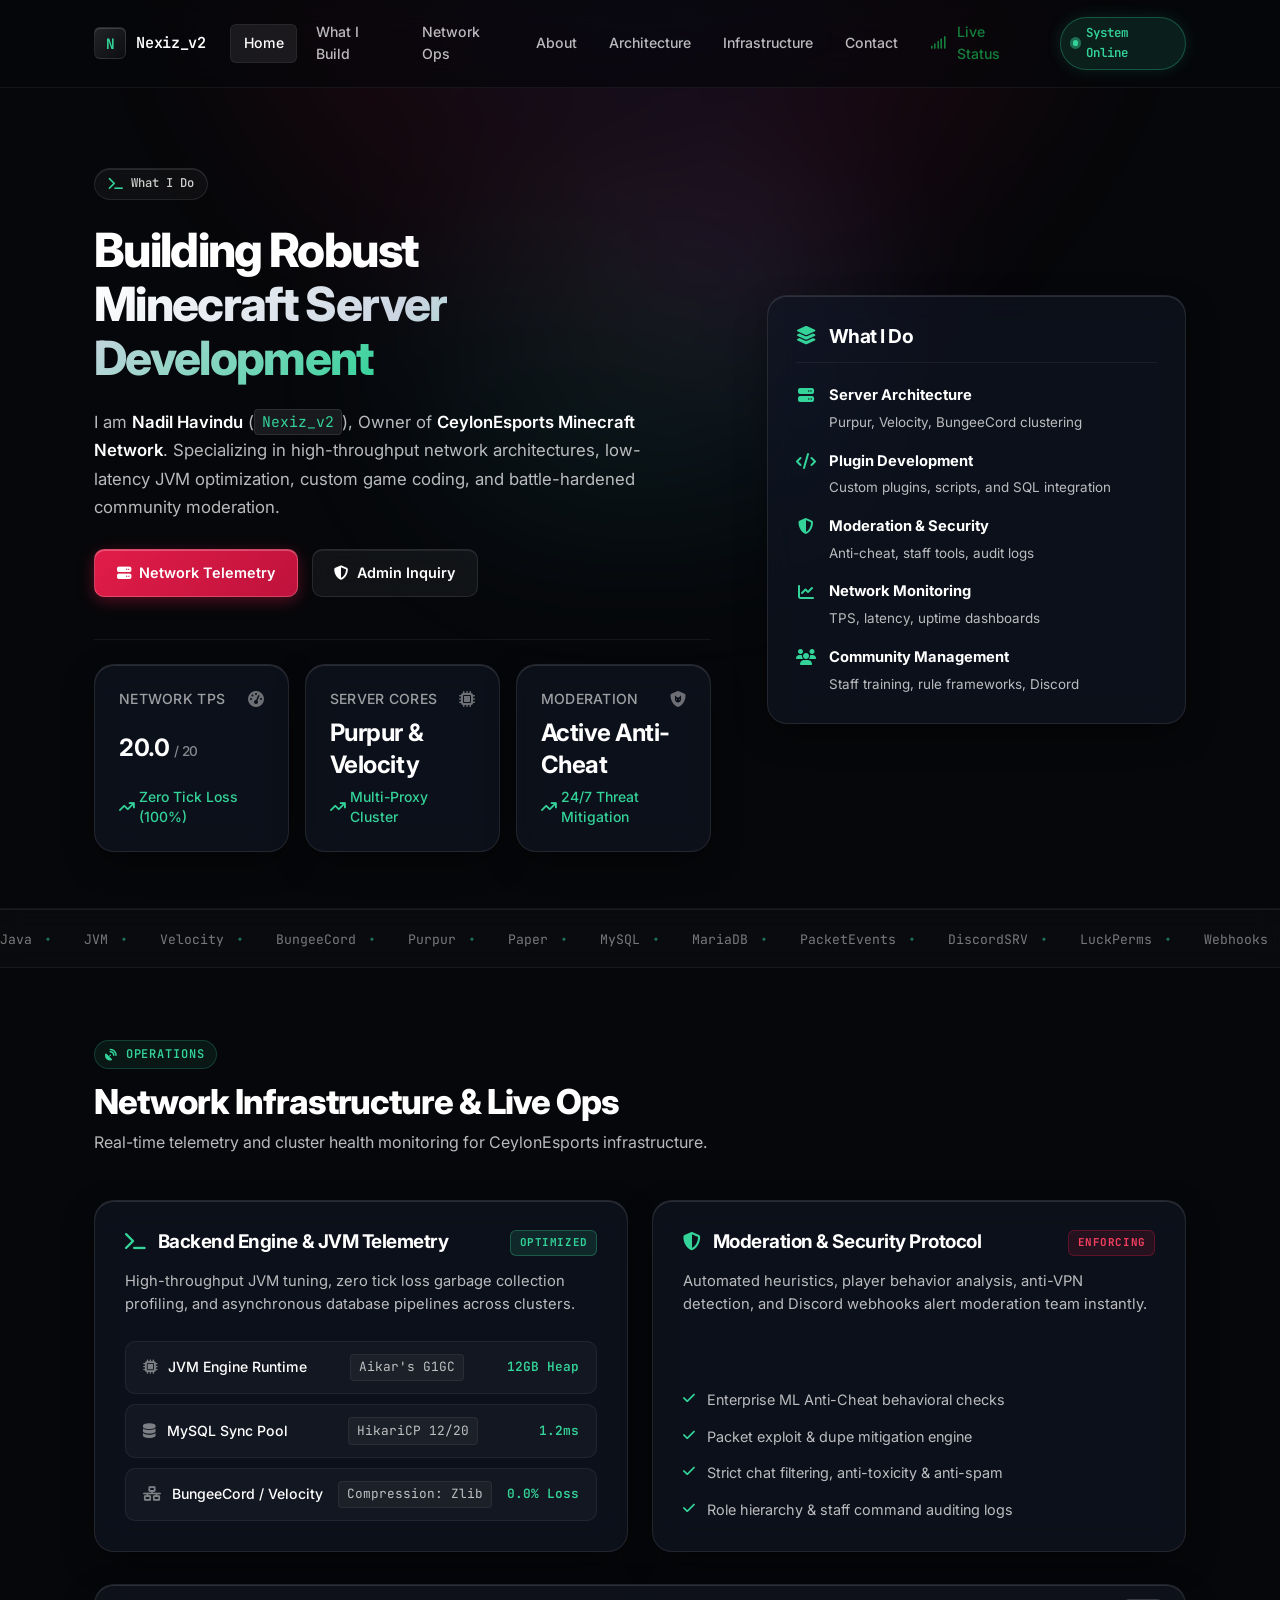
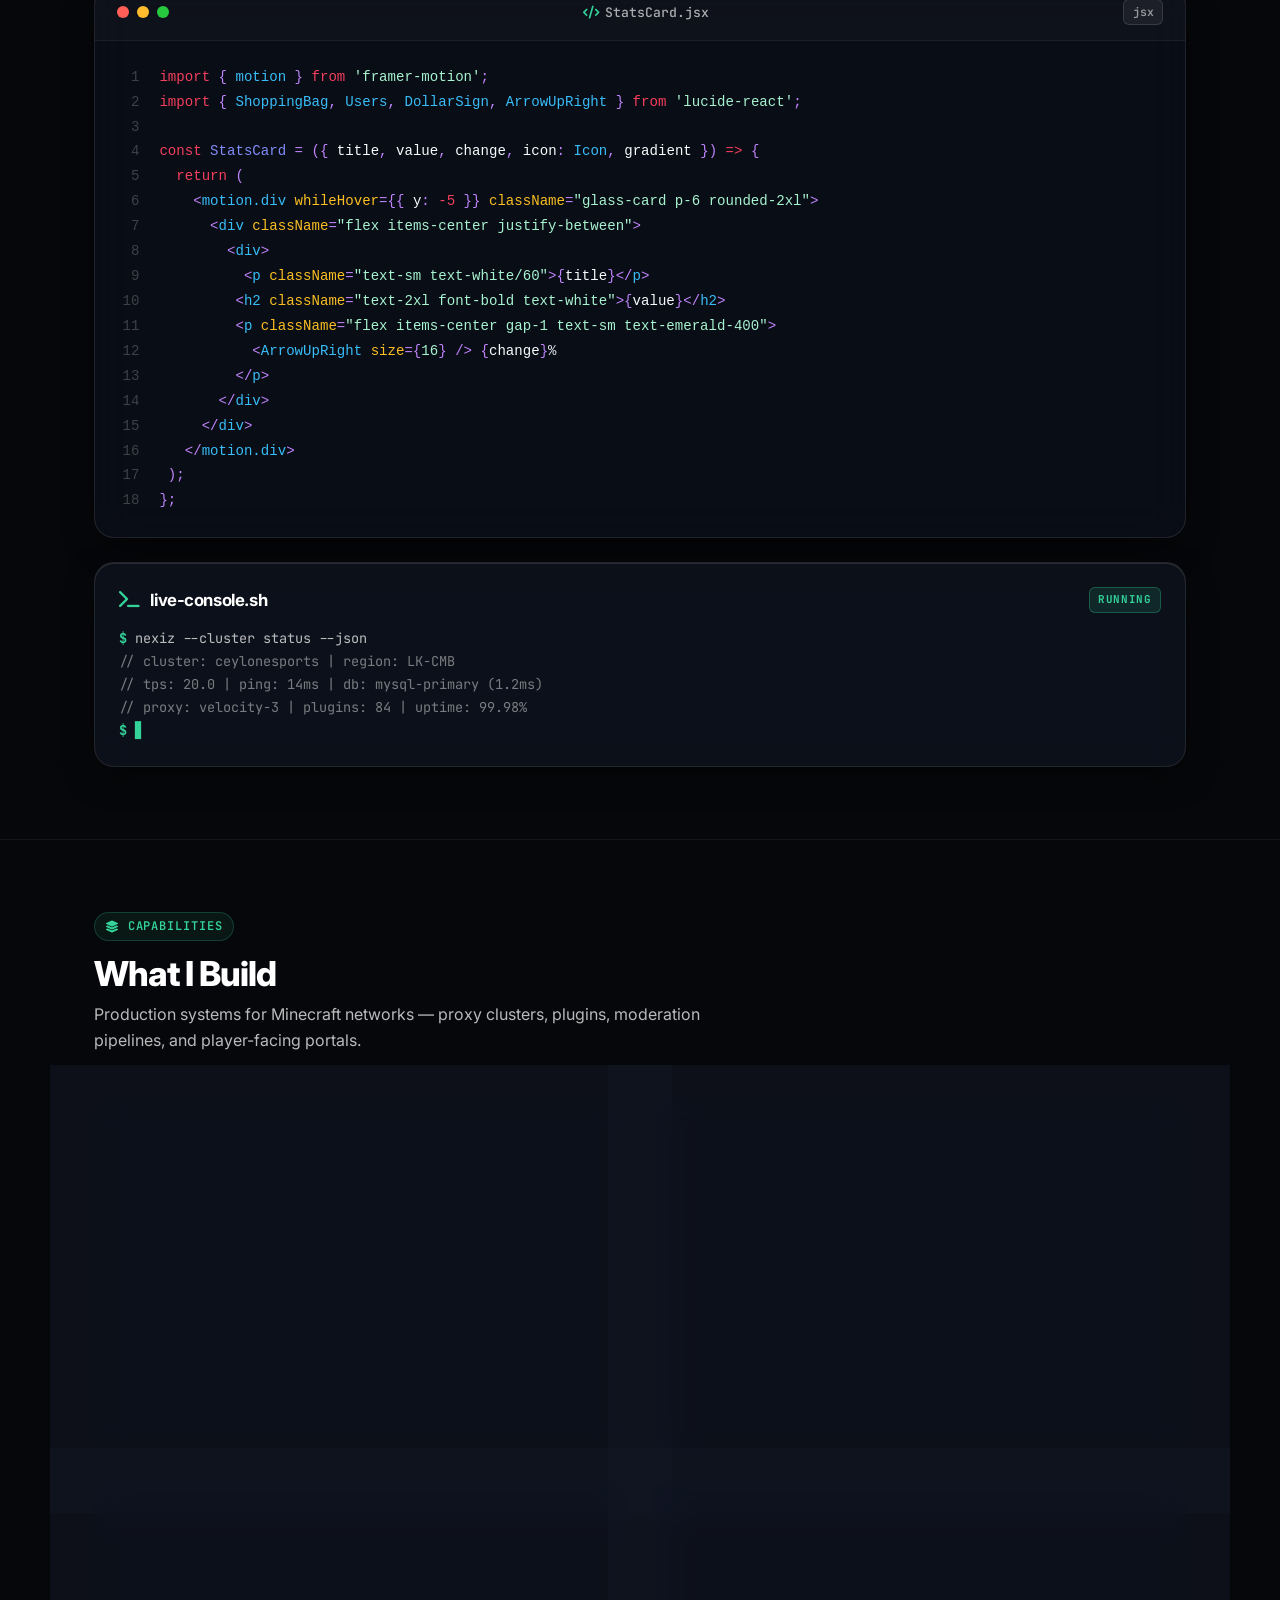
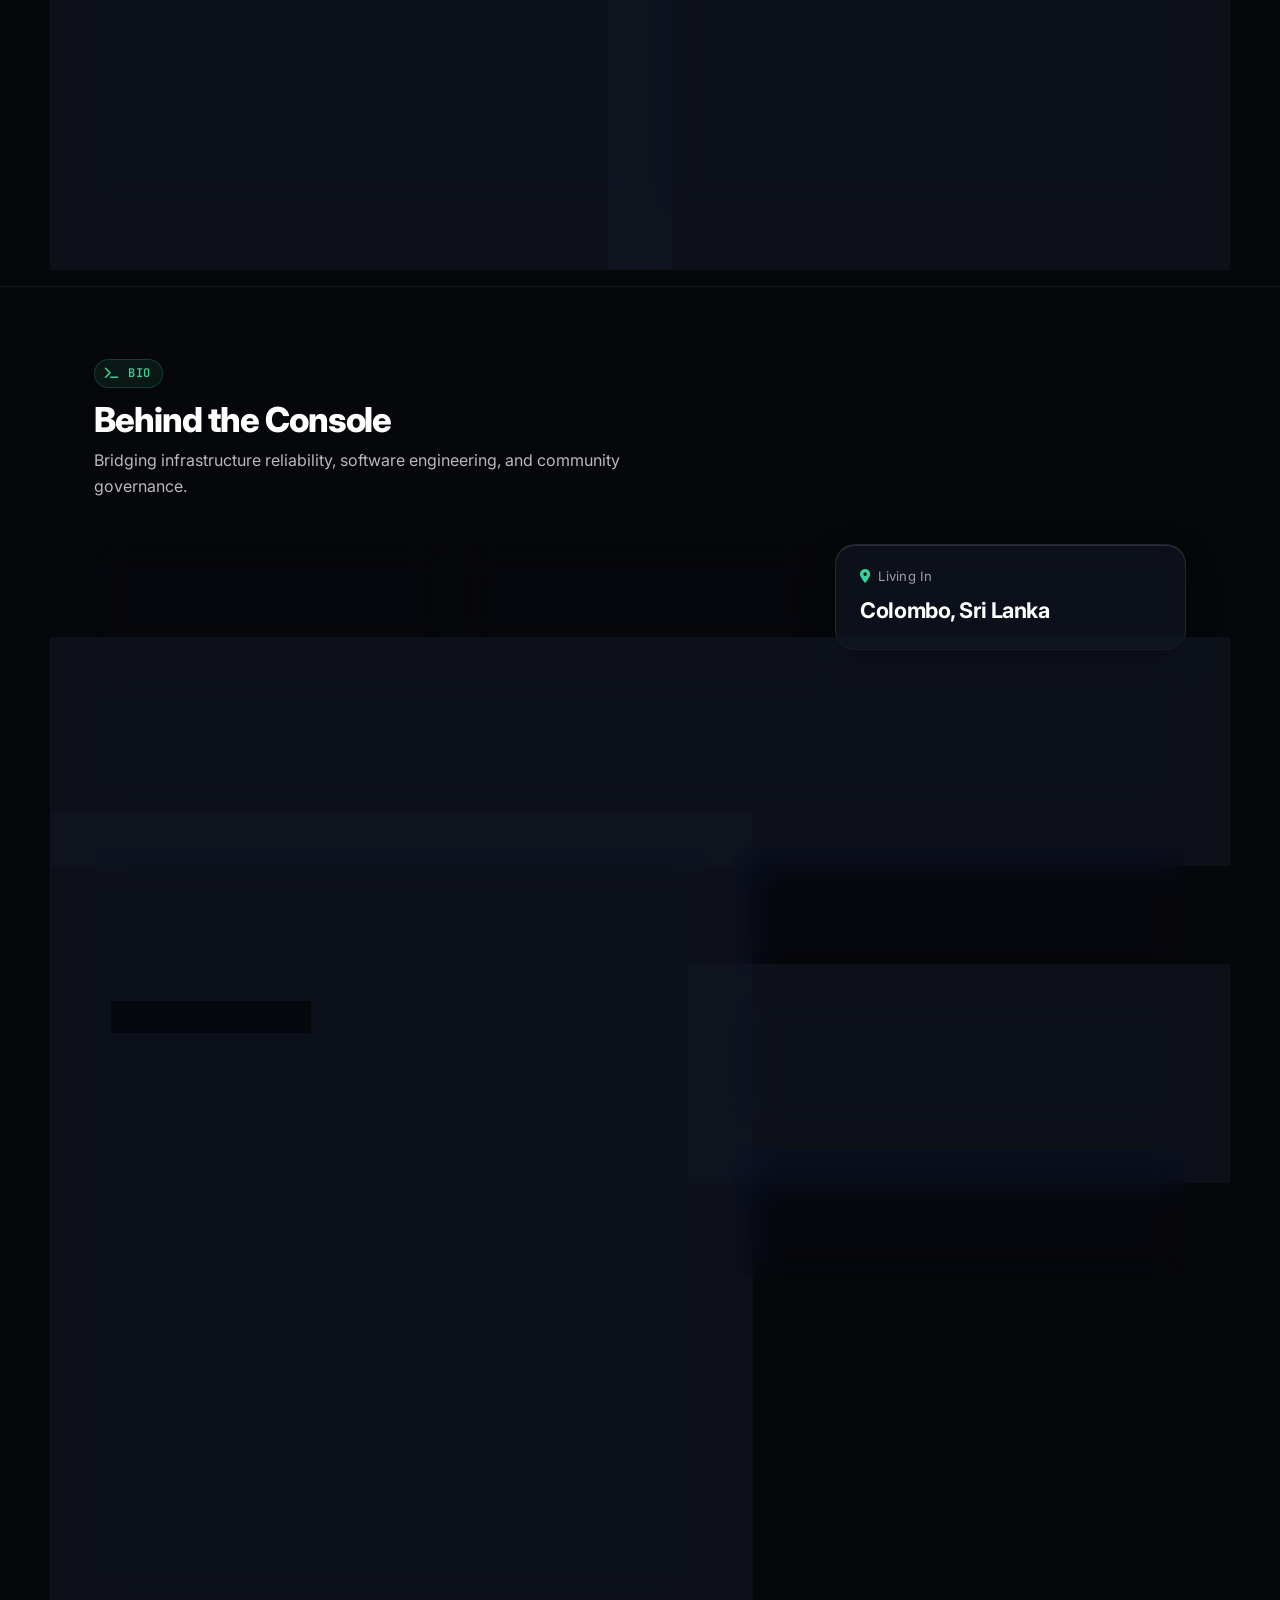
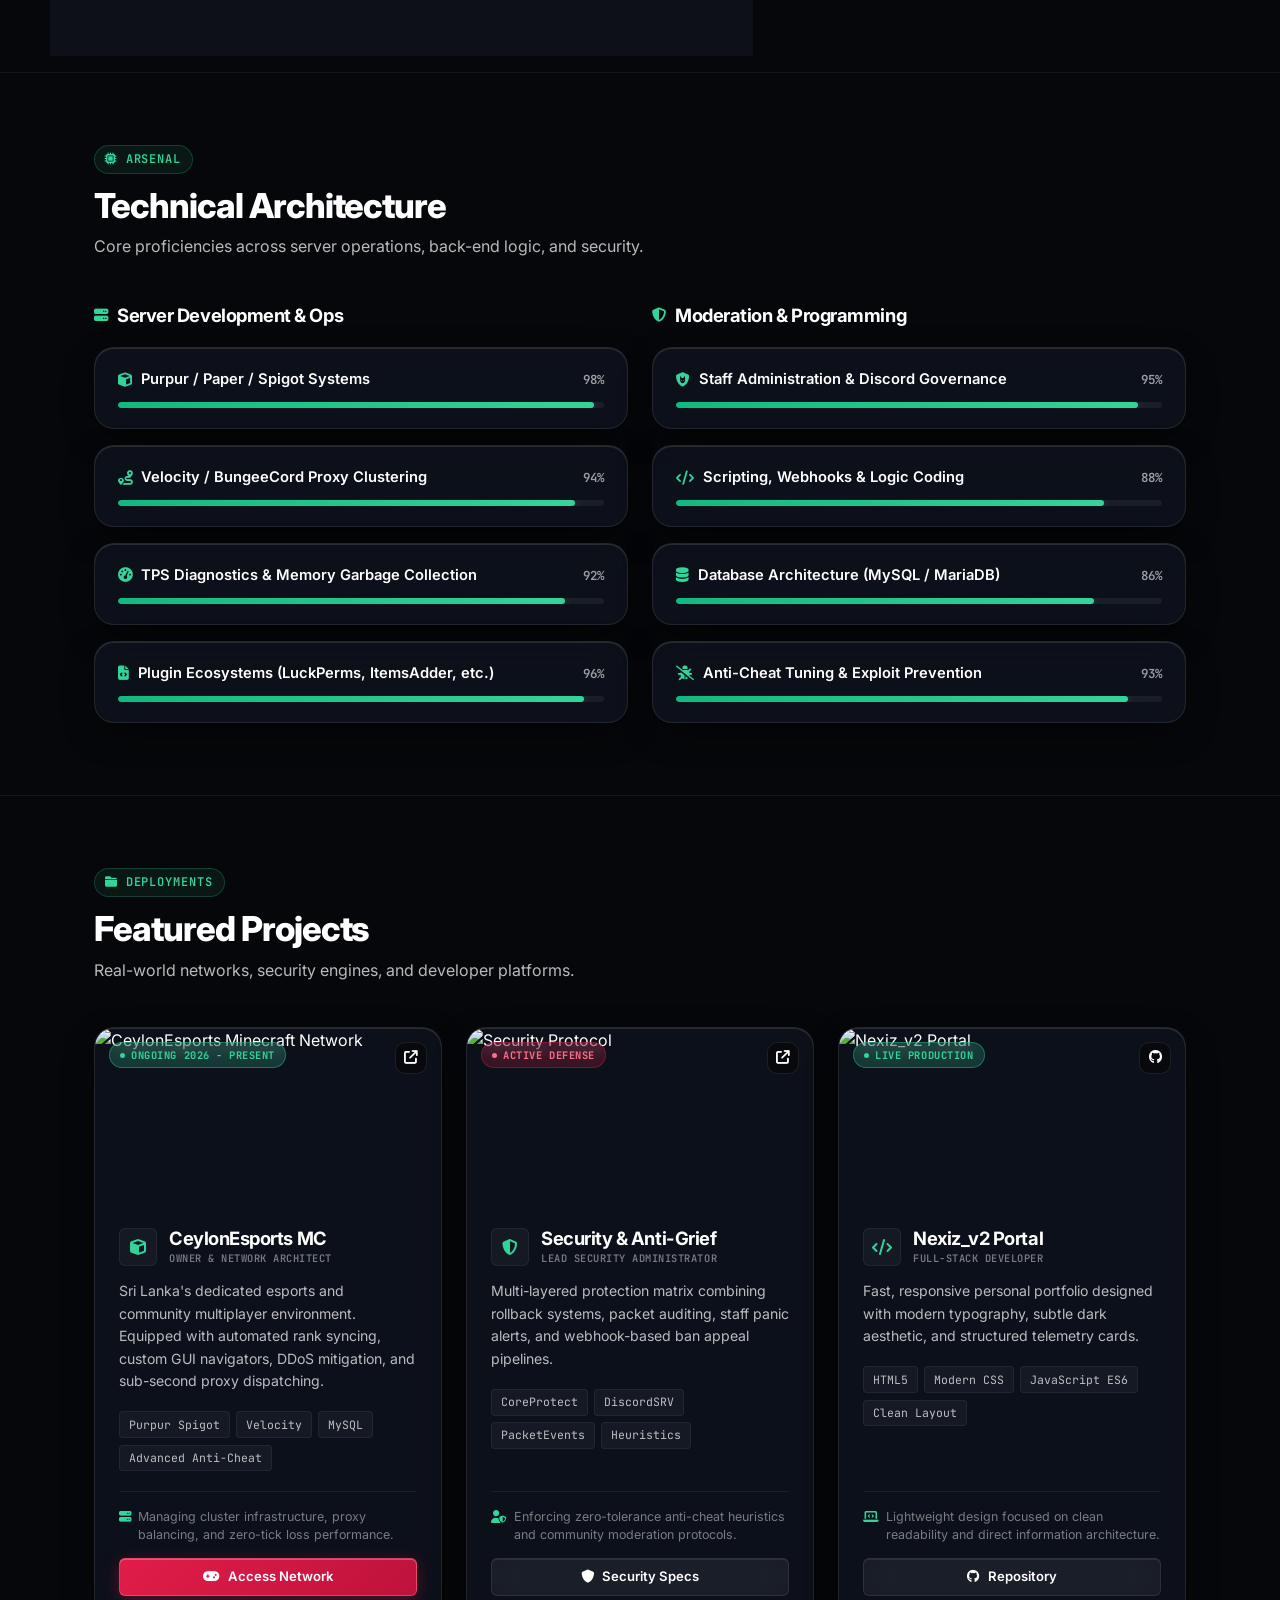
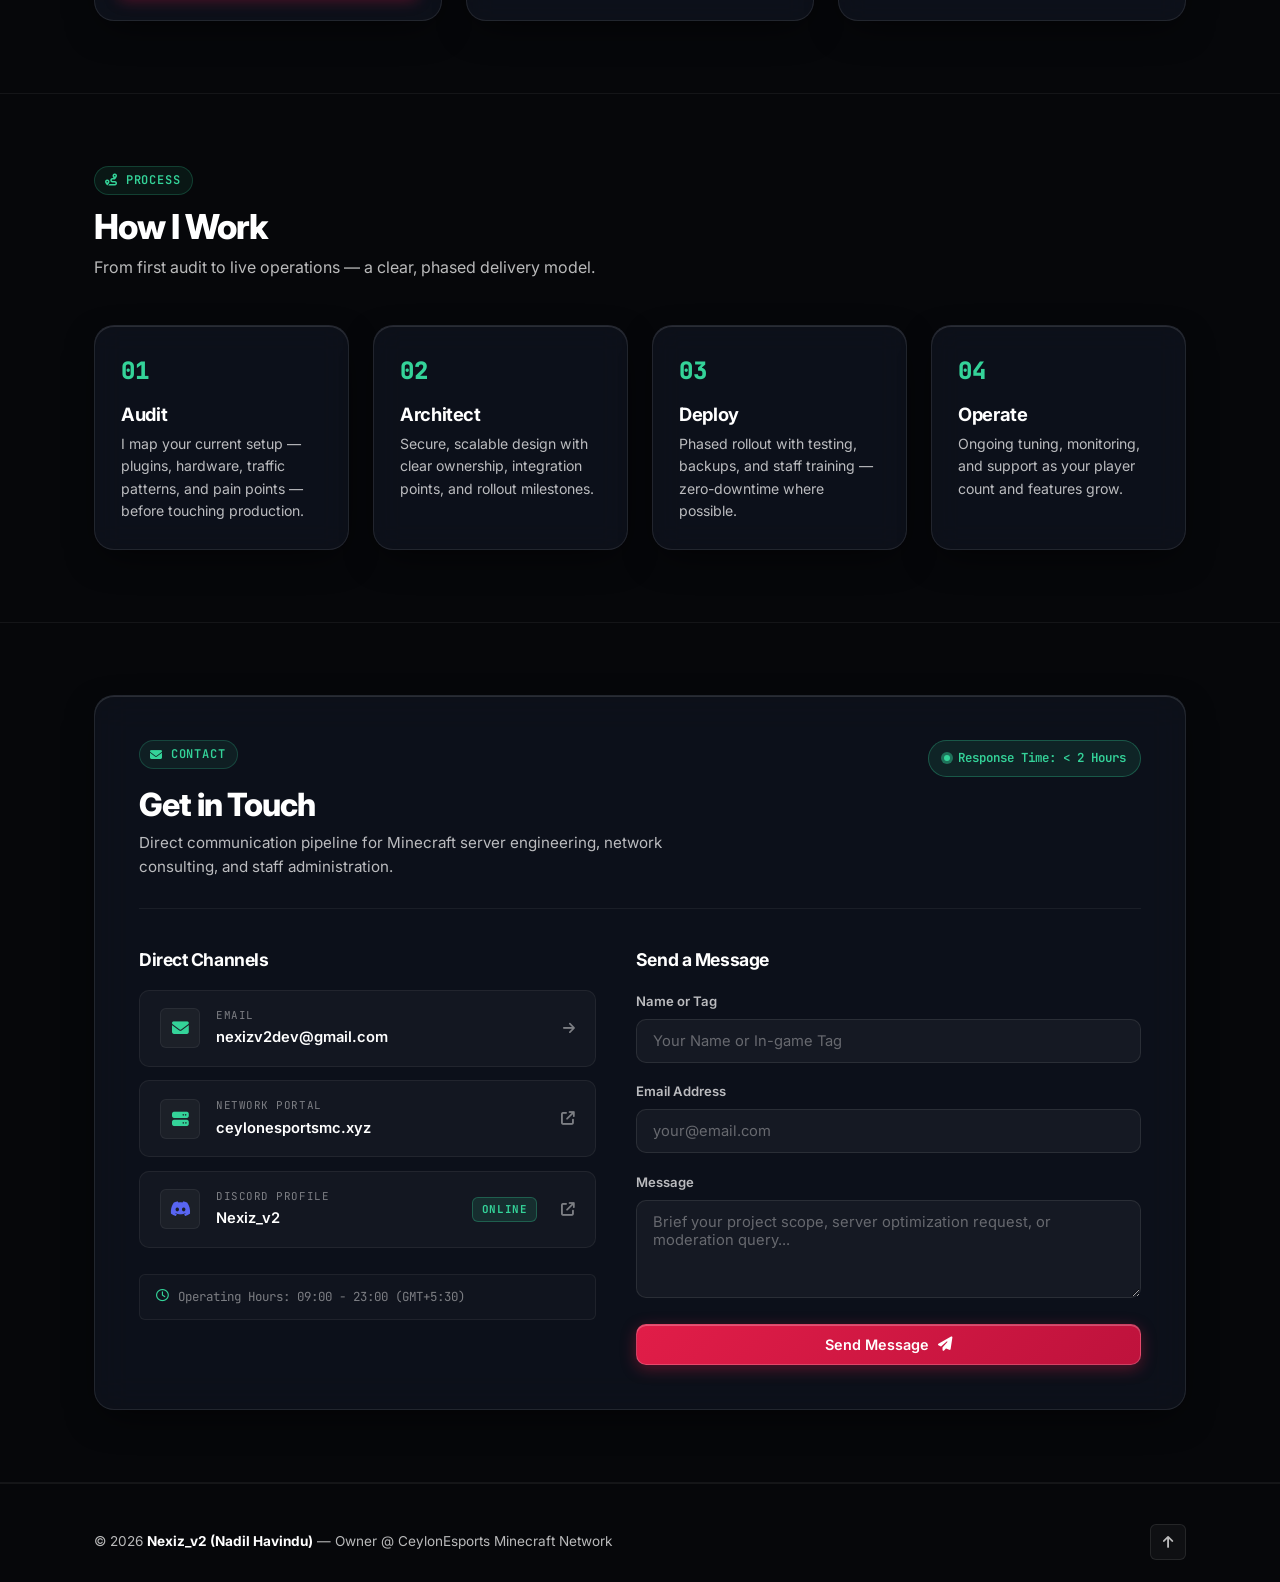
==== commit 03a1e6a0: "Implement modern dark glassmorphism design with StatsCard glass-card component and macOS terminal co" ====
--- a/index.html
+++ b/index.html
@@ -80,33 +80,39 @@
                         </a>
                     </div>
 
-                    <!-- Telemetry Stats Strip -->
+                    <!-- Telemetry Stats Strip (StatsCard from framer-motion) -->
                     <div class="telemetry-strip">
-                        <div class="stat-card">
+                        <div class="stat-card glass-card p-6 rounded-2xl">
                             <div class="stat-header">
-                                <span class="stat-label">NETWORK TPS</span>
+                                <span class="stat-label text-sm text-white/60">NETWORK TPS</span>
                                 <i class="fa-solid fa-gauge-high stat-icon"></i>
                             </div>
-                            <div class="stat-value">20.0 <span class="stat-unit">/ 20</span></div>
-                            <div class="stat-sub">Zero Tick Loss</div>
-                        </div>
-
-                        <div class="stat-card">
+                            <div class="stat-value text-2xl font-bold text-white">20.0 <span class="stat-unit">/ 20</span></div>
+                            <div class="stat-sub flex items-center gap-1 text-sm text-emerald-400">
+                                <i class="fa-solid fa-arrow-trend-up"></i> Zero Tick Loss (100%)
+                            </div>
+                        </div>
+
+                        <div class="stat-card glass-card p-6 rounded-2xl">
                             <div class="stat-header">
-                                <span class="stat-label">SERVER CORES</span>
+                                <span class="stat-label text-sm text-white/60">SERVER CORES</span>
                                 <i class="fa-solid fa-microchip stat-icon"></i>
                             </div>
-                            <div class="stat-value">Purpur & Velocity</div>
-                            <div class="stat-sub">Multi-Proxy Cluster</div>
-                        </div>
-
-                        <div class="stat-card">
+                            <div class="stat-value text-2xl font-bold text-white">Purpur & Velocity</div>
+                            <div class="stat-sub flex items-center gap-1 text-sm text-emerald-400">
+                                <i class="fa-solid fa-arrow-trend-up"></i> Multi-Proxy Cluster
+                            </div>
+                        </div>
+
+                        <div class="stat-card glass-card p-6 rounded-2xl">
                             <div class="stat-header">
-                                <span class="stat-label">MODERATION</span>
+                                <span class="stat-label text-sm text-white/60">MODERATION</span>
                                 <i class="fa-solid fa-shield-cat stat-icon"></i>
                             </div>
-                            <div class="stat-value">Active Anti-Cheat</div>
-                            <div class="stat-sub">24/7 Threat Mitigation</div>
+                            <div class="stat-value text-2xl font-bold text-white">Active Anti-Cheat</div>
+                            <div class="stat-sub flex items-center gap-1 text-sm text-emerald-400">
+                                <i class="fa-solid fa-arrow-trend-up"></i> 24/7 Threat Mitigation
+                            </div>
                         </div>
                     </div>
                 </div>
@@ -236,21 +242,54 @@
                     </div>
                 </div>
 
+                <!-- macOS Code Terminal Window matching User Screenshot -->
+                <div class="code-window glass-card rounded-2xl">
+                    <div class="code-window-header">
+                        <div class="mac-dots">
+                            <span class="mac-dot red"></span>
+                            <span class="mac-dot yellow"></span>
+                            <span class="mac-dot green"></span>
+                        </div>
+                        <span class="code-window-title"><i class="fa-solid fa-code" style="color: var(--emerald); margin-right: 6px;"></i>StatsCard.jsx</span>
+                        <span class="code-window-tag">jsx</span>
+                    </div>
+                    <div class="code-content">
+<pre><code><span class="line-num">1</span><span class="token-kw">import</span> <span class="token-punct">{</span> <span class="token-comp">motion</span> <span class="token-punct">}</span> <span class="token-kw">from</span> <span class="token-str">'framer-motion'</span><span class="token-punct">;</span>
+<span class="line-num">2</span><span class="token-kw">import</span> <span class="token-punct">{</span> <span class="token-comp">ShoppingBag</span><span class="token-punct">,</span> <span class="token-comp">Users</span><span class="token-punct">,</span> <span class="token-comp">DollarSign</span><span class="token-punct">,</span> <span class="token-comp">ArrowUpRight</span> <span class="token-punct">}</span> <span class="token-kw">from</span> <span class="token-str">'lucide-react'</span><span class="token-punct">;</span>
+<span class="line-num">3</span>
+<span class="line-num">4</span><span class="token-kw">const</span> <span class="token-fn">StatsCard</span> <span class="token-punct">=</span> <span class="token-punct">({</span> <span class="token-var">title</span><span class="token-punct">,</span> <span class="token-var">value</span><span class="token-punct">,</span> <span class="token-var">change</span><span class="token-punct">,</span> <span class="token-var">icon</span><span class="token-punct">:</span> <span class="token-comp">Icon</span><span class="token-punct">,</span> <span class="token-var">gradient</span> <span class="token-punct">})</span> <span class="token-kw">=&gt;</span> <span class="token-punct">{</span>
+<span class="line-num">5</span>  <span class="token-kw">return</span> <span class="token-punct">(</span>
+<span class="line-num">6</span>    <span class="token-punct">&lt;</span><span class="token-comp">motion.div</span> <span class="token-prop">whileHover</span><span class="token-punct">={{</span> <span class="token-var">y</span><span class="token-punct">:</span> <span class="token-kw">-5</span> <span class="token-punct">}}</span> <span class="token-prop">className</span><span class="token-punct">=</span><span class="token-str">"glass-card p-6 rounded-2xl"</span><span class="token-punct">&gt;</span>
+<span class="line-num">7</span>      <span class="token-punct">&lt;</span><span class="token-comp">div</span> <span class="token-prop">className</span><span class="token-punct">=</span><span class="token-str">"flex items-center justify-between"</span><span class="token-punct">&gt;</span>
+<span class="line-num">8</span>        <span class="token-punct">&lt;</span><span class="token-comp">div</span><span class="token-punct">&gt;</span>
+<span class="line-num">9</span>          <span class="token-punct">&lt;</span><span class="token-comp">p</span> <span class="token-prop">className</span><span class="token-punct">=</span><span class="token-str">"text-sm text-white/60"</span><span class="token-punct">&gt;{</span><span class="token-var">title</span><span class="token-punct">}&lt;/</span><span class="token-comp">p</span><span class="token-punct">&gt;</span>
+<span class="line-num">10</span>         <span class="token-punct">&lt;</span><span class="token-comp">h2</span> <span class="token-prop">className</span><span class="token-punct">=</span><span class="token-str">"text-2xl font-bold text-white"</span><span class="token-punct">&gt;{</span><span class="token-var">value</span><span class="token-punct">}&lt;/</span><span class="token-comp">h2</span><span class="token-punct">&gt;</span>
+<span class="line-num">11</span>         <span class="token-punct">&lt;</span><span class="token-comp">p</span> <span class="token-prop">className</span><span class="token-punct">=</span><span class="token-str">"flex items-center gap-1 text-sm text-emerald-400"</span><span class="token-punct">&gt;</span>
+<span class="line-num">12</span>           <span class="token-punct">&lt;</span><span class="token-comp">ArrowUpRight</span> <span class="token-prop">size</span><span class="token-punct">={</span><span class="token-str">16</span><span class="token-punct">}</span> <span class="token-punct">/&gt;</span> <span class="token-punct">{</span><span class="token-var">change</span><span class="token-punct">}</span>%
+<span class="line-num">13</span>         <span class="token-punct">&lt;/</span><span class="token-comp">p</span><span class="token-punct">&gt;</span>
+<span class="line-num">14</span>       <span class="token-punct">&lt;/</span><span class="token-comp">div</span><span class="token-punct">&gt;</span>
+<span class="line-num">15</span>     <span class="token-punct">&lt;/</span><span class="token-comp">div</span><span class="token-punct">&gt;</span>
+<span class="line-num">16</span>   <span class="token-punct">&lt;/</span><span class="token-comp">motion.div</span><span class="token-punct">&gt;</span>
+<span class="line-num">17</span> <span class="token-punct">);</span>
+<span class="line-num">18</span><span class="token-punct">};</span></code></pre>
+                    </div>
+                </div>
+
                 <!-- Dev Console Card -->
-                <div class="console-card">
-                    <div class="console-head">
-                        <div class="console-title-group">
+                <div class="console-card glass-card rounded-2xl" style="margin-top: 1.5rem; padding: 1.5rem;">
+                    <div class="console-head" style="display: flex; align-items: center; justify-content: space-between; margin-bottom: 0.85rem;">
+                        <div class="console-title-group" style="display: flex; align-items: center; gap: 0.65rem;">
                             <i class="fa-solid fa-terminal accent-icon"></i>
-                            <h3>live-console.sh</h3>
+                            <h3 style="font-size: 1.05rem;">live-console.sh</h3>
                         </div>
                         <span class="badge-status online">RUNNING</span>
                     </div>
-                    <div class="console-body">
-                        <p><span class="prompt">$</span> nexiz --cluster status --json</p>
-                        <p><span class="comment">// cluster: ceylonesports | region: LK-CMB</span></p>
-                        <p><span class="comment">// tps: 20.0 | ping: 14ms | db: mysql-primary (1.2ms)</span></p>
-                        <p><span class="comment">// proxy: velocity-3 | plugins: 84 | uptime: 99.98%</span></p>
-                        <p><span class="prompt">$</span> <span class="cursor">▊</span></p>
+                    <div class="console-body" style="font-family: var(--font-mono); font-size: 0.85rem; line-height: 1.7; color: var(--text-secondary);">
+                        <p><span class="prompt" style="color: var(--emerald); font-weight: 700;">$</span> nexiz --cluster status --json</p>
+                        <p><span class="comment" style="color: var(--text-muted);">// cluster: ceylonesports | region: LK-CMB</span></p>
+                        <p><span class="comment" style="color: var(--text-muted);">// tps: 20.0 | ping: 14ms | db: mysql-primary (1.2ms)</span></p>
+                        <p><span class="comment" style="color: var(--text-muted);">// proxy: velocity-3 | plugins: 84 | uptime: 99.98%</span></p>
+                        <p><span class="prompt" style="color: var(--emerald); font-weight: 700;">$</span> <span class="cursor" style="color: var(--emerald); animation: statusPulse 1s infinite;">▊</span></p>
                     </div>
                 </div>
             </div>
--- a/style.css
+++ b/style.css
@@ -1,63 +1,62 @@
 ﻿/* ==========================================================================
    Nexiz_v2 - Systems & Infrastructure Engineer Portfolio
-   Design Philosophy: Senior Systems / Software Engineer Aesthetic
-   - Deep obsidian neutral palette (Linear / Vercel / Cloudflare standard)
-   - Surgical hairline borders (1px solid rgba(255, 255, 255, 0.08))
-   - Monospaced telemetry & latency badges (JetBrains Mono)
-   - Pure CSS architecture grid with radial vignette (Zero gimmicky AI canvas)
-   - High-contrast typography & authentic credential displays
+   Design: Modern Dark Glassmorphism (Frosted Glass / Framer-Motion Aesthetic)
+   - Deep obsidian space background (#06070a) with ambient chromatic orbs
+   - Translucent glass-card architecture (backdrop-filter: blur(16px))
+   - Framer-Motion hover lift (whileHover={{ y: -5 }})
+   - Tailwind utility integration (rounded-2xl, p-6, text-white/60, text-emerald-400)
+   - macOS terminal code window with traffic dots and syntax highlighting
    ========================================================================== */
 
 :root {
-    /* Palette — light Oleon-style surface */
-    --bg-base: #ffffff;
-    --bg-surface: #f6f7f9;
-    --bg-card: #ffffff;
-    --bg-card-hover: #f8fafc;
-    --bg-card-active: #f1f5f9;
-    --bg-inset: #f3f5f8;
-
-    /* Hairline Borders */
-    --border-subtle: rgba(15, 23, 42, 0.07);
-    --border-default: rgba(15, 23, 42, 0.10);
-    --border-hover: rgba(15, 23, 42, 0.18);
-    --border-accent: rgba(37, 99, 235, 0.28);
+    /* Base Obsidian Palette */
+    --bg-base: #06070a;
+    --bg-surface: rgba(15, 23, 42, 0.45);
+    --bg-card: rgba(18, 22, 34, 0.65);
+    --bg-card-hover: rgba(26, 32, 50, 0.75);
+    --bg-card-active: rgba(30, 38, 58, 0.85);
+    --bg-inset: rgba(10, 14, 23, 0.6);
+
+    /* Glass Hairline Borders & Inner Glow */
+    --border-subtle: rgba(255, 255, 255, 0.06);
+    --border-default: rgba(255, 255, 255, 0.09);
+    --border-hover: rgba(255, 255, 255, 0.20);
+    --border-accent: rgba(56, 189, 248, 0.35);
 
     /* Accents */
-    --primary: #111111;
-    --primary-hover: #000000;
-    --primary-dim: rgba(17, 17, 17, 0.06);
-    --primary-subtle: rgba(17, 17, 17, 0.03);
-
-    --success: #15803d;
-    --success-dim: rgba(22, 163, 74, 0.10);
-    --warning: #b45309;
-    --warning-dim: rgba(217, 119, 6, 0.10);
-    --accent-blue: #2563eb;
-    --accent-blue-dim: rgba(37, 99, 235, 0.10);
-
-    /* Typography */
-    --text-primary: #0b1220;
-    --text-secondary: #5c6573;
-    --text-muted: #6b7280;
-    --text-subtle: #9aa3af;
-
-    /* Metrics & Geometry */
+    --primary: #e11d48;
+    --primary-hover: #f43f5e;
+    --primary-dim: rgba(225, 29, 72, 0.14);
+
+    --emerald: #34d399;
+    --emerald-dim: rgba(52, 211, 153, 0.12);
+    --emerald-glow: rgba(52, 211, 153, 0.35);
+
+    --accent-blue: #38bdf8;
+    --accent-blue-dim: rgba(56, 189, 248, 0.12);
+    --accent-purple: #a855f7;
+
+    /* High-Contrast White & Translucent Text */
+    --text-primary: #ffffff;
+    --text-secondary: rgba(255, 255, 255, 0.72);
+    --text-muted: rgba(255, 255, 255, 0.45);
+    --text-subtle: rgba(255, 255, 255, 0.28);
+
+    /* Geometry & Spacing */
     --radius-xs: 4px;
     --radius-sm: 6px;
     --radius-md: 10px;
     --radius-lg: 14px;
     --radius-xl: 18px;
+    --radius-2xl: 1.25rem; /* rounded-2xl (20px) matching the code */
     --radius-full: 9999px;
 
     --font-sans: 'Inter', -apple-system, BlinkMacSystemFont, 'Segoe UI', Roboto, sans-serif;
     --font-mono: 'JetBrains Mono', 'Fira Code', 'SF Mono', monospace;
 
-    /* Elevation */
-    --shadow-sm: 0 1px 2px rgba(15, 23, 42, 0.04);
-    --shadow-md: 0 8px 24px rgba(15, 23, 42, 0.06);
-    --shadow-lg: 0 18px 50px rgba(15, 23, 42, 0.08);
-    --inner-glow: inset 0 1px 0 rgba(255, 255, 255, 0.8);
+    /* Glass Shadows & Highlights */
+    --glass-shadow: inset 0 1px 0 0 rgba(255, 255, 255, 0.12), 0 12px 36px -10px rgba(0, 0, 0, 0.65);
+    --glass-shadow-hover: inset 0 1px 0 0 rgba(255, 255, 255, 0.22), 0 22px 50px -12px rgba(0, 0, 0, 0.85);
 }
 
 *, *::before, *::after {
@@ -68,7 +67,7 @@
 
 html {
     scroll-behavior: smooth;
-    color-scheme: light;
+    color-scheme: dark;
 }
 
 body {
@@ -83,37 +82,42 @@
     min-height: 100vh;
 }
 
-/* Removed background grid pattern */
-
-main,
-.footer {
-    position: relative;
-    z-index: 1;
-}
-
+/* Ambient Chromatic Backing Orbs (Enables Frosted Glass Refraction) */
 .ambient-glow {
     position: fixed;
-    top: -150px;
+    top: -120px;
     left: 50%;
     transform: translateX(-50%);
-    width: 900px;
-    height: 450px;
-    background: radial-gradient(ellipse at top, rgba(147, 197, 253, 0.15) 0%, rgba(191, 219, 254, 0.08) 45%, transparent 75%);
+    width: 1000px;
+    height: 520px;
+    background: radial-gradient(ellipse at top, rgba(99, 102, 241, 0.14) 0%, rgba(225, 29, 72, 0.08) 45%, transparent 75%);
     pointer-events: none;
     z-index: 0;
-}
-
-/* Light blue accent glow */
+    filter: blur(45px);
+}
+
 .ambient-glow::after {
     content: '';
     position: absolute;
-    top: 50%;
-    left: 50%;
-    transform: translate(-50%, -50%);
+    top: 55%;
+    left: 15%;
+    width: 700px;
+    height: 380px;
+    background: radial-gradient(circle, rgba(52, 211, 153, 0.09) 0%, rgba(56, 189, 248, 0.05) 50%, transparent 70%);
+    pointer-events: none;
+    filter: blur(55px);
+}
+
+.ambient-glow::before {
+    content: '';
+    position: absolute;
+    top: 40%;
+    right: 10%;
     width: 600px;
-    height: 300px;
-    background: radial-gradient(ellipse at center, rgba(147, 197, 253, 0.12) 0%, transparent 70%);
+    height: 350px;
+    background: radial-gradient(circle, rgba(168, 85, 247, 0.08) 0%, transparent 65%);
     pointer-events: none;
+    filter: blur(60px);
 }
 
 .container {
@@ -124,6 +128,83 @@
     z-index: 1;
 }
 
+/* ==========================================================================
+   Core Glass-Card Architecture & Framer Motion Lift
+   ========================================================================== */
+.glass-card {
+    background: var(--bg-card);
+    backdrop-filter: blur(16px) saturate(180%);
+    -webkit-backdrop-filter: blur(16px) saturate(180%);
+    border: 1px solid var(--border-default);
+    border-radius: var(--radius-2xl);
+    box-shadow: var(--glass-shadow);
+    transition: transform 0.25s cubic-bezier(0.16, 1, 0.3, 1), 
+                border-color 0.25s ease, 
+                box-shadow 0.25s ease,
+                background-color 0.25s ease;
+    position: relative;
+    overflow: hidden;
+}
+
+/* whileHover={{ y: -5 }} */
+.glass-card:hover {
+    transform: translateY(-5px);
+    border-color: var(--border-hover);
+    box-shadow: var(--glass-shadow-hover);
+    background: var(--bg-card-hover);
+}
+
+/* Tailwind Utilities from User Code */
+.rounded-2xl {
+    border-radius: var(--radius-2xl) !important;
+}
+
+.p-6 {
+    padding: 1.5rem !important;
+}
+
+.text-sm {
+    font-size: 0.875rem !important;
+    line-height: 1.25rem;
+}
+
+.text-2xl {
+    font-size: 1.5rem !important;
+    line-height: 2rem;
+}
+
+.font-bold {
+    font-weight: 700 !important;
+}
+
+.text-white {
+    color: #ffffff !important;
+}
+
+.text-white\/60 {
+    color: rgba(255, 255, 255, 0.60) !important;
+}
+
+.text-emerald-400 {
+    color: var(--emerald) !important;
+}
+
+.flex {
+    display: flex !important;
+}
+
+.items-center {
+    align-items: center !important;
+}
+
+.justify-between {
+    justify-content: space-between !important;
+}
+
+.gap-1 {
+    gap: 0.25rem !important;
+}
+
 /* Typography Defaults */
 h1, h2, h3, h4, h5, h6 {
     color: var(--text-primary);
@@ -132,22 +213,6 @@
     line-height: 1.25;
 }
 
-.section-title {
-    background: linear-gradient(135deg, #1e3a8a 0%, #2563eb 50%, #60a5fa 100%);
-    -webkit-background-clip: text;
-    background-clip: text;
-    -webkit-text-fill-color: transparent;
-}
-
-.section-subtitle {
-    color: var(--text-secondary);
-}
-
-.section-subtitle strong {
-    color: #2563eb;
-    font-weight: 600;
-}
-
 p {
     color: var(--text-secondary);
 }
@@ -159,20 +224,20 @@
 }
 
 a:hover {
-    color: #2563eb;
+    color: #ffffff;
 }
 
 /* ==========================================================================
-   Navigation Bar
+   Navigation Bar (Frosted Glass)
    ========================================================================== */
 .navbar {
     position: sticky;
     top: 0;
     width: 100%;
     z-index: 1000;
-    background: rgba(255, 255, 255, 0.86);
-    backdrop-filter: blur(16px);
-    -webkit-backdrop-filter: blur(16px);
+    background: rgba(6, 7, 10, 0.75);
+    backdrop-filter: blur(20px) saturate(180%);
+    -webkit-backdrop-filter: blur(20px) saturate(180%);
     border-bottom: 1px solid var(--border-subtle);
     transition: border-color 0.2s ease, background 0.2s ease;
 }
@@ -200,17 +265,17 @@
 .logo-mark {
     width: 32px;
     height: 32px;
-    background: linear-gradient(135deg, #3b82f6 0%, #1d4ed8 100%);
-    border: none;
-    border-radius: 50%;
+    background: linear-gradient(135deg, rgba(255, 255, 255, 0.12) 0%, rgba(255, 255, 255, 0.03) 100%);
+    border: 1px solid var(--border-default);
+    border-radius: var(--radius-sm);
     display: flex;
     align-items: center;
     justify-content: center;
     font-family: var(--font-mono);
     font-weight: 700;
     font-size: 0.9rem;
-    color: #ffffff;
-    box-shadow: none;
+    color: var(--emerald);
+    box-shadow: inset 0 1px 0 0 rgba(255, 255, 255, 0.15);
 }
 
 .logo-text {
@@ -239,18 +304,16 @@
 }
 
 .nav-item:hover {
-    color: var(--text-primary);
-    background: linear-gradient(135deg, rgba(219, 234, 254, 0.7) 0%, rgba(191, 219, 254, 0.5) 100%);
+    color: #ffffff;
+    background: rgba(255, 255, 255, 0.06);
 }
 
 .nav-item.active {
-    color: var(--text-primary);
-    background: linear-gradient(135deg, rgba(219, 234, 254, 0.9) 0%, rgba(191, 219, 254, 0.7) 100%);
-    border: 1px solid rgba(147, 197, 253, 0.3);
-    box-shadow: 0 2px 8px rgba(147, 197, 253, 0.2);
-}
-
-/* Nav Actions & Status */
+    color: #ffffff;
+    background: rgba(255, 255, 255, 0.08);
+    border: 1px solid var(--border-subtle);
+}
+
 .nav-actions {
     display: flex;
     align-items: center;
@@ -263,19 +326,19 @@
     gap: 0.45rem;
     font-size: 0.78rem;
     font-family: var(--font-mono);
-    font-weight: 500;
+    font-weight: 600;
     padding: 0.35rem 0.75rem;
-    background: linear-gradient(135deg, rgba(220, 252, 231, 0.9) 0%, rgba(187, 247, 208, 0.7) 100%);
-    border: 1px solid rgba(34, 197, 94, 0.3);
-    color: #15803d;
+    background: rgba(52, 211, 153, 0.12);
+    border: 1px solid rgba(52, 211, 153, 0.30);
+    color: var(--emerald);
     border-radius: var(--radius-full);
-    box-shadow: 0 2px 8px rgba(34, 197, 94, 0.2);
+    box-shadow: 0 0 15px rgba(52, 211, 153, 0.15);
 }
 
 .status-dot {
     width: 6px;
     height: 6px;
-    background-color: #10b981;
+    background-color: var(--emerald);
     border-radius: 50%;
     position: relative;
 }
@@ -285,7 +348,7 @@
     position: absolute;
     inset: -3px;
     border-radius: 50%;
-    background-color: rgba(16, 185, 129, 0.45);
+    background-color: rgba(52, 211, 153, 0.45);
     animation: statusPulse 2s cubic-bezier(0.4, 0, 0.6, 1) infinite;
 }
 
@@ -306,70 +369,55 @@
 }
 
 /* ==========================================================================
-   Buttons
+   Buttons (Glass & Glow)
    ========================================================================== */
 .btn {
     display: inline-flex;
     align-items: center;
     justify-content: center;
     gap: 0.55rem;
-    padding: 0.68rem 1.25rem;
-    border-radius: 999px;
-    font-size: 0.88rem;
+    padding: 0.7rem 1.35rem;
+    border-radius: var(--radius-md);
+    font-size: 0.9rem;
     font-weight: 600;
     cursor: pointer;
-    transition: all 0.16s ease;
+    transition: all 0.2s cubic-bezier(0.16, 1, 0.3, 1);
     border: 1px solid transparent;
     font-family: var(--font-sans);
 }
 
 .btn-primary {
-    background: var(--primary);
-    color: #ffffff;
-    border-color: rgba(255, 255, 255, 0.15);
-    box-shadow: 0 1px 2px rgba(0, 0, 0, 0.12);
-    position: relative;
-    overflow: hidden;
-}
-
-.btn-primary::before {
-    content: '';
-    position: absolute;
-    top: 0;
-    left: -100%;
-    width: 100%;
-    height: 100%;
-    background: linear-gradient(90deg, transparent, rgba(147, 197, 253, 0.3), transparent);
-    transition: left 0.5s ease;
-}
-
-.btn-primary:hover::before {
-    left: 100%;
+    background: linear-gradient(135deg, #e11d48 0%, #be123c 100%);
+    color: #ffffff;
+    border: 1px solid rgba(255, 255, 255, 0.2);
+    box-shadow: inset 0 1px 0 0 rgba(255, 255, 255, 0.25), 0 4px 15px rgba(225, 29, 72, 0.35);
 }
 
 .btn-primary:hover {
-    background: var(--primary-hover);
-    transform: translateY(-1px);
-    box-shadow: 0 8px 24px rgba(147, 197, 253, 0.3);
+    background: linear-gradient(135deg, #f43f5e 0%, #e11d48 100%);
+    transform: translateY(-2px);
+    box-shadow: inset 0 1px 0 0 rgba(255, 255, 255, 0.3), 0 8px 24px rgba(225, 29, 72, 0.5);
 }
 
 .btn-secondary {
-    background: var(--bg-card);
-    color: var(--text-primary);
-    border: 1px solid var(--border-default);
-    box-shadow: var(--inner-glow);
+    background: rgba(255, 255, 255, 0.05);
+    backdrop-filter: blur(12px);
+    -webkit-backdrop-filter: blur(12px);
+    color: #ffffff;
+    border: 1px solid var(--border-default);
+    box-shadow: inset 0 1px 0 0 rgba(255, 255, 255, 0.08);
 }
 
 .btn-secondary:hover {
-    background: var(--bg-card-hover);
+    background: rgba(255, 255, 255, 0.1);
     border-color: var(--border-hover);
-    transform: translateY(-1px);
+    transform: translateY(-2px);
 }
 
 .btn-sm {
     padding: 0.45rem 0.9rem;
     font-size: 0.82rem;
-    border-radius: 999px;
+    border-radius: var(--radius-sm);
 }
 
 .btn-block {
@@ -405,34 +453,33 @@
     font-family: var(--font-mono);
     font-size: 0.76rem;
     font-weight: 500;
-    color: var(--text-secondary);
-    background: linear-gradient(135deg, rgba(219, 234, 254, 0.8) 0%, rgba(191, 219, 254, 0.6) 100%);
-    border: 1px solid rgba(147, 197, 253, 0.3);
-    padding: 0.35rem 0.8rem;
+    color: rgba(255, 255, 255, 0.8);
+    background: rgba(255, 255, 255, 0.04);
+    backdrop-filter: blur(12px);
+    border: 1px solid var(--border-default);
+    padding: 0.35rem 0.85rem;
     border-radius: var(--radius-full);
     width: fit-content;
-    box-shadow: var(--inner-glow), 0 2px 12px rgba(147, 197, 253, 0.2);
+    box-shadow: inset 0 1px 0 0 rgba(255, 255, 255, 0.1);
 }
 
 .hero-badge i {
-    color: var(--primary);
+    color: var(--emerald);
     font-size: 0.8rem;
 }
 
 .hero-title {
-    font-size: 2.85rem;
+    font-size: 2.95rem;
     font-weight: 800;
     letter-spacing: -0.035em;
     line-height: 1.15;
-    color: var(--text-primary);
+    color: #ffffff;
 }
 
 .hero-title .typing-text,
 .hero-title .hero-highlight {
-    color: #2563eb;
-    background: linear-gradient(90deg, #1e3a8a 0%, #2563eb 55%, #60a5fa 100%);
+    background: linear-gradient(135deg, #ffffff 0%, #cbd5e1 50%, var(--emerald) 100%);
     -webkit-background-clip: text;
-    background-clip: text;
     -webkit-text-fill-color: transparent;
 }
 
@@ -444,15 +491,15 @@
 }
 
 .hero-description strong {
-    color: var(--text-primary);
+    color: #ffffff;
     font-weight: 600;
 }
 
 .code-tag {
     font-family: var(--font-mono);
-    background: rgba(37, 99, 235, 0.08);
-    border: 1px solid rgba(37, 99, 235, 0.16);
-    color: #1d4ed8;
+    background: rgba(255, 255, 255, 0.08);
+    border: 1px solid var(--border-default);
+    color: var(--emerald);
     padding: 0.15rem 0.45rem;
     border-radius: var(--radius-xs);
     font-size: 0.88em;
@@ -465,171 +512,184 @@
     margin-top: 0.3rem;
 }
 
-/* Telemetry Strip */
+/* ==========================================================================
+   Telemetry Strip - Implements the Exact StatsCard Component from Code
+   ========================================================================== */
 .telemetry-strip {
     display: grid;
     grid-template-columns: repeat(3, 1fr);
-    gap: 0.85rem;
+    gap: 1rem;
     margin-top: 1.25rem;
     padding-top: 1.5rem;
     border-top: 1px solid var(--border-subtle);
 }
 
+/* Extends .glass-card .p-6 .rounded-2xl */
 .stat-card {
     background: var(--bg-card);
-    border: 1px solid var(--border-subtle);
-    border-radius: var(--radius-md);
-    padding: 0.95rem 1.1rem;
-    box-shadow: var(--inner-glow);
-    transition: all 0.18s ease;
-    position: relative;
-    overflow: hidden;
-}
-
-.stat-card::before {
-    content: '';
-    position: absolute;
-    top: 0;
-    left: 0;
-    width: 100%;
-    height: 100%;
-    background: linear-gradient(135deg, rgba(219, 234, 254, 0.3) 0%, transparent 50%);
-    opacity: 0;
-    transition: opacity 0.3s ease;
-}
-
-.stat-card:hover::before {
-    opacity: 1;
-}
-
+    backdrop-filter: blur(16px) saturate(180%);
+    -webkit-backdrop-filter: blur(16px) saturate(180%);
+    border: 1px solid var(--border-default);
+    border-radius: var(--radius-2xl);
+    padding: 1.5rem;
+    box-shadow: var(--glass-shadow);
+    transition: transform 0.25s cubic-bezier(0.16, 1, 0.3, 1), 
+                border-color 0.25s ease, 
+                box-shadow 0.25s ease;
+    display: flex;
+    flex-direction: column;
+    justify-content: space-between;
+}
+
+/* whileHover={{ y: -5 }} */
 .stat-card:hover {
-    border-color: rgba(147, 197, 253, 0.4);
-    background: var(--bg-card-hover);
-    transform: translateY(-1px);
-    box-shadow: 0 8px 24px rgba(147, 197, 253, 0.25), var(--inner-glow);
+    transform: translateY(-5px);
+    border-color: var(--border-hover);
+    box-shadow: var(--glass-shadow-hover);
 }
 
 .stat-header {
     display: flex;
     align-items: center;
     justify-content: space-between;
+    margin-bottom: 0.5rem;
+}
+
+.stat-label {
+    font-size: 0.875rem;
+    font-weight: 500;
+    color: rgba(255, 255, 255, 0.60); /* text-sm text-white/60 */
+    letter-spacing: 0.02em;
+}
+
+.stat-icon {
+    font-size: 1rem;
+    color: rgba(255, 255, 255, 0.4);
+}
+
+.stat-value {
+    font-size: 1.5rem; /* text-2xl */
+    font-weight: 700;  /* font-bold */
+    color: #ffffff;    /* text-white */
+    letter-spacing: -0.02em;
     margin-bottom: 0.35rem;
 }
 
-.stat-label {
-    font-family: var(--font-mono);
-    font-size: 0.68rem;
-    font-weight: 600;
-    color: var(--text-muted);
-    letter-spacing: 0.06em;
-    text-transform: uppercase;
-}
-
-.stat-icon {
-    font-size: 0.8rem;
-    color: var(--primary);
-}
-
-.stat-value {
-    font-size: 1.15rem;
-    font-weight: 700;
-    background: linear-gradient(135deg, #1e3a8a 0%, #2563eb 50%, #60a5fa 100%);
-    -webkit-background-clip: text;
-    background-clip: text;
-    -webkit-text-fill-color: transparent;
-    font-family: var(--font-mono);
-    letter-spacing: -0.02em;
-}
-
 .stat-unit {
-    font-size: 0.75rem;
-    color: var(--text-muted);
+    font-size: 0.85rem;
+    color: rgba(255, 255, 255, 0.5);
     font-weight: 500;
 }
 
 .stat-sub {
-    font-size: 0.74rem;
-    color: var(--text-secondary);
-    margin-top: 0.15rem;
-}
-
-/* Hero Visual / What I Do Card */
-.hero-visual {
-    display: flex;
-    justify-content: center;
-}
-
+    font-size: 0.875rem; /* text-sm */
+    color: var(--emerald); /* text-emerald-400 */
+    display: flex;
+    align-items: center;
+    gap: 0.25rem; /* gap-1 */
+    font-weight: 500;
+}
+
+/* What I Do Card in Hero Visual */
 .what-i-do-card {
     background: var(--bg-card);
-    border: 1px solid var(--border-default);
-    border-radius: var(--radius-lg);
-    padding: 1.5rem;
-    width: 100%;
-    max-width: 340px;
-    box-shadow: var(--shadow-lg), var(--inner-glow);
-    position: relative;
-    transition: all 0.2s ease;
+    backdrop-filter: blur(16px) saturate(180%);
+    -webkit-backdrop-filter: blur(16px) saturate(180%);
+    border: 1px solid var(--border-default);
+    border-radius: var(--radius-2xl);
+    padding: 1.75rem;
+    box-shadow: var(--glass-shadow);
+    transition: transform 0.25s cubic-bezier(0.16, 1, 0.3, 1), border-color 0.25s ease;
 }
 
 .what-i-do-card:hover {
+    transform: translateY(-5px);
     border-color: var(--border-hover);
-    transform: translateY(-2px);
-    box-shadow: 0 12px 32px rgba(147, 197, 253, 0.25), var(--shadow-lg), var(--inner-glow);
+    box-shadow: var(--glass-shadow-hover);
 }
 
 .what-i-do-header {
     display: flex;
     align-items: center;
-    gap: 0.65rem;
-    margin-bottom: 1.25rem;
+    gap: 0.75rem;
+    margin-bottom: 1.35rem;
     padding-bottom: 0.85rem;
     border-bottom: 1px solid var(--border-subtle);
 }
 
 .what-i-do-header h3 {
-    font-size: 1.05rem;
+    font-size: 1.2rem;
     font-weight: 700;
 }
 
-.what-i-do-header .accent-icon {
-    color: var(--primary);
-    font-size: 1.1rem;
-}
-
 .what-i-do-list {
     display: flex;
     flex-direction: column;
-    gap: 0.85rem;
+    gap: 1rem;
 }
 
 .what-i-do-item {
     display: flex;
     align-items: flex-start;
     gap: 0.85rem;
+    font-size: 0.9rem;
 }
 
 .what-i-do-item i {
-    color: var(--accent-blue);
+    color: var(--emerald);
     font-size: 1rem;
-    margin-top: 0.15rem;
-    flex-shrink: 0;
-}
-
-.what-i-do-item div {
-    display: flex;
-    flex-direction: column;
-    gap: 0.1rem;
+    margin-top: 0.2rem;
+    width: 20px;
+    text-align: center;
 }
 
 .what-i-do-item strong {
-    font-size: 0.9rem;
-    font-weight: 600;
-    color: var(--text-primary);
+    display: block;
+    color: #ffffff;
+    font-size: 0.92rem;
+    margin-bottom: 0.15rem;
 }
 
 .what-i-do-item span {
-    font-size: 0.8rem;
     color: var(--text-secondary);
+    font-size: 0.84rem;
+}
+
+/* Dev / Network Vibe Strip */
+.vibe-strip {
+    overflow: hidden;
+    padding: 1rem 0;
+    border-top: 1px solid var(--border-subtle);
+    border-bottom: 1px solid var(--border-subtle);
+    background: rgba(255, 255, 255, 0.02);
+    backdrop-filter: blur(12px);
+    white-space: nowrap;
+}
+
+.vibe-track {
+    display: inline-flex;
+    gap: 2rem;
+    animation: marquee 35s linear infinite;
+    font-family: var(--font-mono);
+    font-size: 0.82rem;
+    color: rgba(255, 255, 255, 0.45);
+}
+
+.vibe-track span {
+    display: inline-flex;
+    align-items: center;
+    gap: 0.75rem;
+}
+
+.vibe-track span::after {
+    content: '•';
+    color: var(--emerald);
+    opacity: 0.5;
+}
+
+@keyframes marquee {
+    0% { transform: translateX(0); }
+    100% { transform: translateX(-50%); }
 }
 
 /* ==========================================================================
@@ -652,56 +712,57 @@
     font-family: var(--font-mono);
     font-size: 0.75rem;
     font-weight: 600;
-    color: var(--primary);
+    color: var(--emerald);
     text-transform: uppercase;
     letter-spacing: 0.08em;
     margin-bottom: 0.65rem;
-    background: linear-gradient(135deg, rgba(219, 234, 254, 0.9) 0%, rgba(191, 219, 254, 0.7) 100%);
-    border: 1px solid rgba(147, 197, 253, 0.35);
-    padding: 0.4rem 0.9rem;
+    background: rgba(52, 211, 153, 0.08);
+    border: 1px solid rgba(52, 211, 153, 0.22);
+    padding: 0.25rem 0.65rem;
     border-radius: var(--radius-full);
-    box-shadow: 0 2px 8px rgba(147, 197, 253, 0.15);
 }
 
 .section-title {
-    font-size: 2rem;
+    font-size: 2.15rem;
     font-weight: 800;
     letter-spacing: -0.03em;
-    color: var(--text-primary);
+    color: #ffffff;
     margin-bottom: 0.45rem;
 }
 
 .section-subtitle {
-    font-size: 0.98rem;
+    font-size: 1rem;
     color: var(--text-secondary);
-    max-width: 600px;
+    max-width: 620px;
 }
 
 /* ==========================================================================
-   Dashboard & Live Ops Grid
+   Dashboard & Live Ops Grid (Glass Cards)
    ========================================================================== */
 .dashboard-grid {
     display: grid;
     grid-template-columns: repeat(2, 1fr);
     gap: 1.5rem;
+    margin-bottom: 2rem;
 }
 
 .dashboard-card {
     background: var(--bg-card);
-    border: 1px solid var(--border-default);
-    border-radius: var(--radius-lg);
-    padding: 1.75rem;
-    box-shadow: var(--shadow-sm), var(--inner-glow);
-    transition: all 0.2s ease;
+    backdrop-filter: blur(16px) saturate(180%);
+    -webkit-backdrop-filter: blur(16px) saturate(180%);
+    border: 1px solid var(--border-default);
+    border-radius: var(--radius-2xl);
+    padding: 1.85rem;
+    box-shadow: var(--glass-shadow);
+    transition: transform 0.25s cubic-bezier(0.16, 1, 0.3, 1), border-color 0.25s ease;
     display: flex;
     flex-direction: column;
 }
 
 .dashboard-card:hover {
+    transform: translateY(-5px);
     border-color: var(--border-hover);
-    background: var(--bg-card-hover);
-    transform: translateY(-2px);
-    box-shadow: 0 12px 32px rgba(147, 197, 253, 0.2), var(--inner-glow);
+    box-shadow: var(--glass-shadow-hover);
 }
 
 .card-head {
@@ -724,8 +785,8 @@
 }
 
 .accent-icon {
-    font-size: 1.1rem;
-    color: var(--primary);
+    font-size: 1.15rem;
+    color: var(--emerald);
 }
 
 .badge-status {
@@ -736,23 +797,18 @@
     padding: 0.2rem 0.55rem;
     border-radius: var(--radius-sm);
     text-transform: uppercase;
-    background: linear-gradient(135deg, rgba(219, 234, 254, 0.9) 0%, rgba(191, 219, 254, 0.7) 100%);
-    border: 1px solid rgba(147, 197, 253, 0.35);
-    box-shadow: 0 2px 8px rgba(147, 197, 253, 0.2);
 }
 
 .badge-status.online {
-    background: linear-gradient(135deg, rgba(220, 252, 231, 0.9) 0%, rgba(187, 247, 208, 0.7) 100%);
-    color: #15803d;
-    border: 1px solid rgba(34, 197, 94, 0.3);
-    box-shadow: 0 2px 8px rgba(34, 197, 94, 0.2);
+    background: rgba(52, 211, 153, 0.12);
+    color: var(--emerald);
+    border: 1px solid rgba(52, 211, 153, 0.3);
 }
 
 .badge-status.alert {
-    background: linear-gradient(135deg, rgba(219, 234, 254, 0.9) 0%, rgba(191, 219, 254, 0.7) 100%);
-    color: #1d4ed8;
-    border: 1px solid rgba(37, 99, 235, 0.3);
-    box-shadow: 0 2px 8px rgba(37, 99, 235, 0.2);
+    background: rgba(225, 29, 72, 0.12);
+    color: #f43f5e;
+    border: 1px solid rgba(225, 29, 72, 0.3);
 }
 
 .card-desc {
@@ -762,7 +818,6 @@
     margin-bottom: 1.5rem;
 }
 
-/* Telemetry Node Rows */
 .node-list {
     display: flex;
     flex-direction: column;
@@ -774,8 +829,8 @@
     display: flex;
     align-items: center;
     justify-content: space-between;
-    padding: 0.75rem 1rem;
-    background: var(--bg-surface);
+    padding: 0.75rem 1.1rem;
+    background: rgba(255, 255, 255, 0.03);
     border: 1px solid var(--border-subtle);
     border-radius: var(--radius-md);
     font-size: 0.88rem;
@@ -783,9 +838,8 @@
 }
 
 .node-item:hover {
-    border-color: rgba(147, 197, 253, 0.4);
-    background: linear-gradient(135deg, rgba(219, 234, 254, 0.5) 0%, rgba(191, 219, 254, 0.3) 100%);
-    box-shadow: 0 4px 12px rgba(147, 197, 253, 0.2);
+    border-color: var(--border-default);
+    background: rgba(255, 255, 255, 0.06);
 }
 
 .node-info {
@@ -793,37 +847,31 @@
     align-items: center;
     gap: 0.65rem;
     font-weight: 500;
-    color: var(--text-primary);
+    color: #ffffff;
 }
 
 .node-info i {
-    color: var(--text-muted);
+    color: rgba(255, 255, 255, 0.45);
     font-size: 0.9rem;
 }
 
 .node-metric {
     font-family: var(--font-mono);
     font-size: 0.8rem;
-    color: #2563eb;
-    background: rgba(219, 234, 254, 0.6);
+    color: var(--text-secondary);
+    background: rgba(255, 255, 255, 0.04);
     padding: 0.15rem 0.5rem;
     border-radius: var(--radius-xs);
-    border: 1px solid rgba(147, 197, 253, 0.3);
-    font-weight: 600;
+    border: 1px solid var(--border-subtle);
 }
 
 .node-ping {
     font-family: var(--font-mono);
     font-size: 0.8rem;
     font-weight: 600;
-    color: #2563eb;
-    background: rgba(219, 234, 254, 0.6);
-    padding: 0.15rem 0.5rem;
-    border-radius: var(--radius-xs);
-    border: 1px solid rgba(147, 197, 253, 0.3);
-}
-
-/* Feature Checklist */
+    color: var(--emerald);
+}
+
 .feature-checklist {
     list-style: none;
     display: flex;
@@ -841,13 +889,264 @@
 }
 
 .feature-checklist li i {
-    color: var(--primary);
+    color: var(--emerald);
+    font-size: 0.85rem;
+    margin-top: 0.25rem;
+}
+
+/* ==========================================================================
+   macOS Terminal / Code Window (Direct implementation of User Screenshot)
+   ========================================================================== */
+.code-window {
+    background: rgba(11, 15, 24, 0.85);
+    backdrop-filter: blur(20px) saturate(180%);
+    -webkit-backdrop-filter: blur(20px) saturate(180%);
+    border: 1px solid var(--border-default);
+    border-radius: var(--radius-2xl);
+    overflow: hidden;
+    box-shadow: var(--glass-shadow);
+    transition: transform 0.25s cubic-bezier(0.16, 1, 0.3, 1), border-color 0.25s ease;
+    margin-top: 2rem;
+}
+
+.code-window:hover {
+    transform: translateY(-5px);
+    border-color: var(--border-hover);
+    box-shadow: var(--glass-shadow-hover);
+}
+
+.code-window-header {
+    display: flex;
+    align-items: center;
+    justify-content: space-between;
+    padding: 0.9rem 1.35rem;
+    background: rgba(255, 255, 255, 0.02);
+    border-bottom: 1px solid var(--border-subtle);
+}
+
+.mac-dots {
+    display: flex;
+    align-items: center;
+    gap: 0.5rem;
+}
+
+.mac-dot {
+    width: 12px;
+    height: 12px;
+    border-radius: 50%;
+    display: inline-block;
+}
+
+.mac-dot.red { background: #ff5f56; }
+.mac-dot.yellow { background: #ffbd2e; }
+.mac-dot.green { background: #27c93f; }
+
+.code-window-title {
+    font-family: var(--font-mono);
     font-size: 0.82rem;
-    margin-top: 0.25rem;
-}
+    color: rgba(255, 255, 255, 0.65);
+    font-weight: 500;
+}
+
+.code-window-tag {
+    font-family: var(--font-mono);
+    font-size: 0.72rem;
+    font-weight: 600;
+    color: rgba(255, 255, 255, 0.55);
+    background: rgba(255, 255, 255, 0.06);
+    border: 1px solid rgba(255, 255, 255, 0.12);
+    padding: 0.18rem 0.55rem;
+    border-radius: 6px;
+}
+
+.code-content {
+    padding: 1.5rem 1.65rem;
+    font-family: var(--font-mono);
+    font-size: 0.88rem;
+    line-height: 1.7;
+    overflow-x: auto;
+    color: #e2e8f0;
+    background: transparent;
+}
+
+.code-content pre {
+    margin: 0;
+    font-family: inherit;
+}
+
+.code-content .line-num {
+    color: rgba(255, 255, 255, 0.22);
+    margin-right: 1.25rem;
+    user-select: none;
+    display: inline-block;
+    width: 18px;
+    text-align: right;
+}
+
+/* Syntax Token Colors matching the user's screenshot */
+.token-kw { color: #f43f5e; font-weight: 500; }     /* import, from, const, return */
+.token-comp { color: #38bdf8; font-weight: 500; }   /* motion, StatsCard, ArrowUpRight */
+.token-var { color: #f8fafc; }                       /* title, value, change */
+.token-str { color: #a7f3d0; }                       /* 'framer-motion', 'lucide-react', 'glass-card p-6 rounded-2xl' */
+.token-prop { color: #fbbf24; }                      /* whileHover, className, size */
+.token-punct { color: #c084fc; }                     /* { }, < >, ( ) */
+.token-fn { color: #818cf8; }                        /* function names */
 
 /* ==========================================================================
-   Personal Profile & Education (Senior Engineer Bio)
+   What I Build Cards
+   ========================================================================== */
+.build-grid {
+    display: grid;
+    grid-template-columns: repeat(2, 1fr);
+    gap: 1.5rem;
+}
+
+.build-card {
+    background: var(--bg-card);
+    backdrop-filter: blur(16px) saturate(180%);
+    -webkit-backdrop-filter: blur(16px) saturate(180%);
+    border: 1px solid var(--border-default);
+    border-radius: var(--radius-2xl);
+    overflow: hidden;
+    box-shadow: var(--glass-shadow);
+    transition: transform 0.25s cubic-bezier(0.16, 1, 0.3, 1), border-color 0.25s ease;
+    display: flex;
+    flex-direction: column;
+}
+
+.build-card:hover {
+    transform: translateY(-5px);
+    border-color: var(--border-hover);
+    box-shadow: var(--glass-shadow-hover);
+}
+
+.build-mock {
+    background: rgba(10, 14, 23, 0.7);
+    border-bottom: 1px solid var(--border-subtle);
+    padding: 1.15rem 1.35rem;
+}
+
+.mock-topbar {
+    display: flex;
+    gap: 0.45rem;
+    margin-bottom: 0.85rem;
+}
+
+.mock-topbar span {
+    width: 9px;
+    height: 9px;
+    border-radius: 50%;
+    background: rgba(255, 255, 255, 0.15);
+}
+
+.mock-stat-row {
+    display: flex;
+    justify-content: space-between;
+    margin-bottom: 0.85rem;
+}
+
+.mock-stat span {
+    font-family: var(--font-mono);
+    font-size: 0.68rem;
+    color: var(--text-muted);
+    text-transform: uppercase;
+}
+
+.mock-stat strong {
+    display: block;
+    font-size: 1.1rem;
+    color: #ffffff;
+}
+
+.mock-bars {
+    display: flex;
+    align-items: flex-end;
+    gap: 0.45rem;
+    height: 40px;
+}
+
+.mock-bars i {
+    flex: 1;
+    background: linear-gradient(180deg, var(--emerald) 0%, rgba(52, 211, 153, 0.2) 100%);
+    border-radius: 2px 2px 0 0;
+}
+
+.mock-code-body {
+    font-family: var(--font-mono);
+    font-size: 0.8rem;
+    color: var(--text-secondary);
+    line-height: 1.6;
+}
+
+.mock-code-body .kw { color: #f43f5e; }
+.mock-code-body .fn { color: #38bdf8; }
+.mock-code-body .str { color: #a7f3d0; }
+
+.mock-chat-body {
+    display: flex;
+    flex-direction: column;
+    gap: 0.45rem;
+    font-size: 0.82rem;
+}
+
+.mock-chat-body .msg {
+    display: flex;
+    gap: 0.5rem;
+    color: var(--text-secondary);
+}
+
+.mock-chat-body .msg b {
+    color: #ffffff;
+}
+
+.mock-chat-body .msg.system {
+    color: var(--emerald);
+    font-family: var(--font-mono);
+    font-size: 0.78rem;
+}
+
+.mock-proxy-body {
+    display: grid;
+    grid-template-columns: repeat(2, 1fr);
+    gap: 0.55rem;
+    font-family: var(--font-mono);
+    font-size: 0.78rem;
+}
+
+.proxy-node {
+    display: flex;
+    justify-content: space-between;
+    background: rgba(255, 255, 255, 0.04);
+    padding: 0.45rem 0.65rem;
+    border-radius: var(--radius-xs);
+    border: 1px solid var(--border-subtle);
+}
+
+.proxy-node .ok { color: var(--emerald); }
+.proxy-node .warn { color: #fbbf24; }
+
+.build-body {
+    padding: 1.5rem;
+    display: flex;
+    flex-direction: column;
+    flex-grow: 1;
+}
+
+.build-body h3 {
+    font-size: 1.15rem;
+    font-weight: 700;
+    margin-bottom: 0.45rem;
+}
+
+.build-body p {
+    font-size: 0.9rem;
+    line-height: 1.6;
+    color: var(--text-secondary);
+    margin-bottom: 1.15rem;
+}
+
+/* ==========================================================================
+   Personal Profile & Education Section
    ========================================================================== */
 .personal-profile-wrap {
     margin-bottom: 2.25rem;
@@ -864,17 +1163,19 @@
 
 .info-metric-card {
     background: var(--bg-card);
-    border: 1px solid var(--border-default);
-    border-radius: var(--radius-lg);
-    padding: 1.25rem 1.4rem;
-    box-shadow: var(--shadow-sm), var(--inner-glow);
-    transition: all 0.18s ease;
+    backdrop-filter: blur(16px) saturate(180%);
+    -webkit-backdrop-filter: blur(16px) saturate(180%);
+    border: 1px solid var(--border-default);
+    border-radius: var(--radius-2xl);
+    padding: 1.35rem 1.5rem;
+    box-shadow: var(--glass-shadow);
+    transition: transform 0.25s cubic-bezier(0.16, 1, 0.3, 1), border-color 0.25s ease;
 }
 
 .info-metric-card:hover {
+    transform: translateY(-5px);
     border-color: var(--border-hover);
-    background: var(--bg-card-hover);
-    transform: translateY(-1px);
+    box-shadow: var(--glass-shadow-hover);
 }
 
 .info-card-header {
@@ -886,22 +1187,19 @@
 
 .info-icon {
     font-size: 0.85rem;
-    color: var(--primary);
+    color: var(--emerald);
 }
 
 .info-label {
-    font-family: var(--font-mono);
-    font-size: 0.72rem;
-    font-weight: 600;
-    color: var(--text-muted);
-    text-transform: uppercase;
-    letter-spacing: 0.05em;
+    font-size: 0.82rem;
+    color: rgba(255, 255, 255, 0.60);
+    letter-spacing: 0.02em;
 }
 
 .info-value {
-    font-size: 1.25rem;
+    font-size: 1.35rem;
     font-weight: 700;
-    color: var(--text-primary);
+    color: #ffffff;
     letter-spacing: -0.02em;
 }
 
@@ -911,20 +1209,23 @@
     font-weight: 500;
 }
 
-/* Education Card - Pristine, authentic credential display */
+/* Education Card */
 .education-card {
     position: relative;
-    border-radius: var(--radius-lg);
+    border-radius: var(--radius-2xl);
     border: 1px solid var(--border-default);
     overflow: hidden;
     background: var(--bg-card);
-    box-shadow: var(--shadow-sm), var(--inner-glow);
-    transition: all 0.2s ease;
+    backdrop-filter: blur(16px) saturate(180%);
+    -webkit-backdrop-filter: blur(16px) saturate(180%);
+    box-shadow: var(--glass-shadow);
+    transition: transform 0.25s cubic-bezier(0.16, 1, 0.3, 1), border-color 0.25s ease;
 }
 
 .education-card:hover {
+    transform: translateY(-5px);
     border-color: var(--border-hover);
-    transform: translateY(-1px);
+    box-shadow: var(--glass-shadow-hover);
 }
 
 .edu-banner-bg {
@@ -937,20 +1238,20 @@
     width: 100%;
     height: 100%;
     object-fit: cover;
-    opacity: 0.22;
-    filter: saturate(110%) brightness(1.05);
+    opacity: 0.14;
+    filter: saturate(120%) brightness(0.7);
 }
 
 .edu-overlay {
     position: absolute;
     inset: 0;
-    background: linear-gradient(90deg, rgba(255, 255, 255, 0.96) 0%, rgba(255, 255, 255, 0.88) 62%, rgba(255, 255, 255, 0.72) 100%);
+    background: linear-gradient(90deg, rgba(6, 7, 10, 0.95) 0%, rgba(18, 22, 34, 0.8) 70%, rgba(18, 22, 34, 0.6) 100%);
 }
 
 .edu-content {
     position: relative;
     z-index: 1;
-    padding: 1.5rem 1.75rem;
+    padding: 1.65rem 1.85rem;
     display: flex;
     align-items: center;
     gap: 1.5rem;
@@ -964,7 +1265,7 @@
     border: 1px solid var(--border-default);
     flex-shrink: 0;
     background: var(--bg-surface);
-    box-shadow: 0 4px 10px rgba(0, 0, 0, 0.35);
+    box-shadow: 0 4px 12px rgba(0, 0, 0, 0.4);
 }
 
 .edu-school-img {
@@ -978,9 +1279,9 @@
     display: inline-flex;
     align-items: center;
     gap: 0.45rem;
-    background: rgba(16, 185, 129, 0.1);
-    border: 1px solid rgba(16, 185, 129, 0.25);
-    color: #15803d;
+    background: rgba(52, 211, 153, 0.12);
+    border: 1px solid rgba(52, 211, 153, 0.3);
+    color: var(--emerald);
     padding: 0.2rem 0.65rem;
     border-radius: var(--radius-full);
     font-size: 0.68rem;
@@ -994,7 +1295,7 @@
     font-size: 1.25rem;
     font-weight: 700;
     margin-bottom: 0.25rem;
-    color: var(--text-primary);
+    color: #ffffff;
 }
 
 .edu-desc {
@@ -1014,12 +1315,21 @@
 
 .about-main-card {
     background: var(--bg-card);
-    border: 1px solid var(--border-default);
-    border-radius: var(--radius-lg);
+    backdrop-filter: blur(16px) saturate(180%);
+    -webkit-backdrop-filter: blur(16px) saturate(180%);
+    border: 1px solid var(--border-default);
+    border-radius: var(--radius-2xl);
     overflow: hidden;
-    box-shadow: var(--shadow-sm), var(--inner-glow);
+    box-shadow: var(--glass-shadow);
     display: flex;
     flex-direction: column;
+    transition: transform 0.25s cubic-bezier(0.16, 1, 0.3, 1), border-color 0.25s ease;
+}
+
+.about-main-card:hover {
+    transform: translateY(-5px);
+    border-color: var(--border-hover);
+    box-shadow: var(--glass-shadow-hover);
 }
 
 .about-banner-wrap {
@@ -1038,11 +1348,10 @@
     position: absolute;
     bottom: 0.85rem;
     left: 1rem;
-    background: rgba(255, 255, 255, 0.92);
-    color: #111111;
+    background: rgba(6, 7, 10, 0.8);
     backdrop-filter: blur(8px);
     border: 1px solid var(--border-default);
-    color: var(--text-primary);
+    color: #ffffff;
     padding: 0.3rem 0.75rem;
     border-radius: var(--radius-sm);
     font-family: var(--font-mono);
@@ -1054,7 +1363,7 @@
 }
 
 .banner-badge i {
-    color: var(--primary);
+    color: var(--emerald);
 }
 
 .about-content {
@@ -1077,7 +1386,7 @@
 }
 
 .about-content strong {
-    color: var(--text-primary);
+    color: #ffffff;
 }
 
 .fact-grid {
@@ -1093,15 +1402,21 @@
     display: flex;
     align-items: center;
     gap: 0.85rem;
-    background: var(--bg-surface);
+    background: rgba(255, 255, 255, 0.03);
     border: 1px solid var(--border-subtle);
     padding: 0.75rem 1rem;
     border-radius: var(--radius-md);
+    transition: all 0.15s ease;
+}
+
+.fact-box:hover {
+    border-color: var(--border-default);
+    background: rgba(255, 255, 255, 0.06);
 }
 
 .fact-icon {
     font-size: 1.1rem;
-    color: var(--primary);
+    color: var(--emerald);
     width: 24px;
     text-align: center;
 }
@@ -1118,7 +1433,7 @@
 
 .fact-box strong {
     font-size: 0.88rem;
-    color: var(--text-primary);
+    color: #ffffff;
 }
 
 /* Highlights Column */
@@ -1130,19 +1445,21 @@
 
 .highlight-item {
     background: var(--bg-card);
-    border: 1px solid var(--border-default);
-    border-radius: var(--radius-lg);
+    backdrop-filter: blur(16px) saturate(180%);
+    -webkit-backdrop-filter: blur(16px) saturate(180%);
+    border: 1px solid var(--border-default);
+    border-radius: var(--radius-2xl);
     padding: 1.25rem;
     display: flex;
     gap: 1rem;
-    box-shadow: var(--shadow-sm), var(--inner-glow);
-    transition: all 0.18s ease;
+    box-shadow: var(--glass-shadow);
+    transition: transform 0.25s cubic-bezier(0.16, 1, 0.3, 1), border-color 0.25s ease;
 }
 
 .highlight-item:hover {
+    transform: translateY(-5px);
     border-color: var(--border-hover);
-    background: var(--bg-card-hover);
-    transform: translateY(-1px);
+    box-shadow: var(--glass-shadow-hover);
 }
 
 .highlight-thumb {
@@ -1170,7 +1487,7 @@
 }
 
 .accent-inline {
-    color: var(--primary);
+    color: var(--emerald);
     font-size: 0.9rem;
 }
 
@@ -1181,7 +1498,7 @@
 }
 
 /* ==========================================================================
-   Technical Architecture & Skills
+   Technical Architecture & Skills (Glass Cards)
    ========================================================================== */
 .skills-grid {
     display: grid;
@@ -1202,44 +1519,24 @@
     align-items: center;
     gap: 0.6rem;
     margin-bottom: 0.25rem;
-    background: linear-gradient(135deg, #1e3a8a 0%, #2563eb 50%, #60a5fa 100%);
-    -webkit-background-clip: text;
-    background-clip: text;
-    -webkit-text-fill-color: transparent;
+    color: #ffffff;
 }
 
 .skill-card {
     background: var(--bg-card);
-    border: 1px solid var(--border-default);
-    border-radius: var(--radius-md);
-    padding: 1.15rem 1.35rem;
-    box-shadow: var(--shadow-sm), var(--inner-glow);
-    transition: all 0.18s ease;
-    position: relative;
-    overflow: hidden;
-}
-
-.skill-card::before {
-    content: '';
-    position: absolute;
-    top: 0;
-    left: 0;
-    width: 100%;
-    height: 100%;
-    background: linear-gradient(135deg, rgba(219, 234, 254, 0.25) 0%, transparent 50%);
-    opacity: 0;
-    transition: opacity 0.3s ease;
-}
-
-.skill-card:hover::before {
-    opacity: 1;
+    backdrop-filter: blur(16px) saturate(180%);
+    -webkit-backdrop-filter: blur(16px) saturate(180%);
+    border: 1px solid var(--border-default);
+    border-radius: var(--radius-2xl);
+    padding: 1.25rem 1.45rem;
+    box-shadow: var(--glass-shadow);
+    transition: transform 0.25s cubic-bezier(0.16, 1, 0.3, 1), border-color 0.25s ease;
 }
 
 .skill-card:hover {
-    border-color: rgba(147, 197, 253, 0.4);
-    background: var(--bg-card-hover);
-    transform: translateY(-1px);
-    box-shadow: 0 8px 24px rgba(147, 197, 253, 0.25), var(--shadow-sm), var(--inner-glow);
+    transform: translateY(-5px);
+    border-color: var(--border-hover);
+    box-shadow: var(--glass-shadow-hover);
 }
 
 .skill-header {
@@ -1249,7 +1546,7 @@
     margin-bottom: 0.65rem;
     font-size: 0.92rem;
     font-weight: 600;
-    color: var(--text-primary);
+    color: #ffffff;
 }
 
 .skill-header span:first-child {
@@ -1259,7 +1556,7 @@
 }
 
 .skill-header i {
-    color: var(--primary);
+    color: var(--emerald);
     font-size: 0.9rem;
 }
 
@@ -1267,46 +1564,26 @@
     font-family: var(--font-mono);
     font-size: 0.78rem;
     font-weight: 600;
-    background: linear-gradient(135deg, #1e3a8a 0%, #2563eb 50%, #60a5fa 100%);
-    -webkit-background-clip: text;
-    background-clip: text;
-    -webkit-text-fill-color: transparent;
+    color: rgba(255, 255, 255, 0.6);
 }
 
 .progress-bar {
     width: 100%;
-    height: 5px;
-    background: rgba(15, 23, 42, 0.08);
+    height: 6px;
+    background: rgba(255, 255, 255, 0.06);
     border-radius: var(--radius-full);
     overflow: hidden;
 }
 
 .progress-fill {
     height: 100%;
-    background: linear-gradient(90deg, #60a5fa 0%, #93c5fd 50%, #bfdbfe 100%);
+    background: linear-gradient(90deg, #10b981 0%, var(--emerald) 100%);
     border-radius: var(--radius-full);
-    box-shadow: 0 0 12px rgba(147, 197, 253, 0.4);
-    position: relative;
-}
-
-.progress-fill::after {
-    content: '';
-    position: absolute;
-    top: 0;
-    left: 0;
-    width: 100%;
-    height: 100%;
-    background: linear-gradient(90deg, transparent, rgba(255, 255, 255, 0.4), transparent);
-    animation: progress-shine 2s ease-in-out infinite;
-}
-
-@keyframes progress-shine {
-    0% { transform: translateX(-100%); }
-    100% { transform: translateX(100%); }
+    box-shadow: 0 0 10px rgba(52, 211, 153, 0.3);
 }
 
 /* ==========================================================================
-   Featured Projects
+   Featured Projects (Glass Cards)
    ========================================================================== */
 .projects-grid {
     display: grid;
@@ -1316,20 +1593,21 @@
 
 .project-card {
     background: var(--bg-card);
-    border: 1px solid var(--border-default);
-    border-radius: var(--radius-lg);
+    backdrop-filter: blur(16px) saturate(180%);
+    -webkit-backdrop-filter: blur(16px) saturate(180%);
+    border: 1px solid var(--border-default);
+    border-radius: var(--radius-2xl);
     overflow: hidden;
-    box-shadow: var(--shadow-sm), var(--inner-glow);
+    box-shadow: var(--glass-shadow);
     display: flex;
     flex-direction: column;
-    transition: all 0.2s ease;
+    transition: transform 0.25s cubic-bezier(0.16, 1, 0.3, 1), border-color 0.25s ease;
 }
 
 .project-card:hover {
-    border-color: rgba(147, 197, 253, 0.4);
-    background: var(--bg-card-hover);
-    transform: translateY(-3px);
-    box-shadow: 0 12px 32px rgba(147, 197, 253, 0.25), var(--shadow-sm), var(--inner-glow);
+    transform: translateY(-5px);
+    border-color: var(--border-hover);
+    box-shadow: var(--glass-shadow-hover);
 }
 
 .project-banner {
@@ -1366,15 +1644,15 @@
 }
 
 .project-badge.status-live {
-    background: rgba(16, 185, 129, 0.2);
-    color: #15803d;
-    border: 1px solid rgba(16, 185, 129, 0.35);
+    background: rgba(52, 211, 153, 0.2);
+    color: var(--emerald);
+    border: 1px solid rgba(52, 211, 153, 0.4);
 }
 
 .project-badge.status-active {
-    background: rgba(255, 255, 255, 0.92);
-    color: #1d4ed8;
-    border: 1px solid rgba(37, 99, 235, 0.28);
+    background: rgba(225, 29, 72, 0.2);
+    color: #fb7185;
+    border: 1px solid rgba(225, 29, 72, 0.4);
 }
 
 .badge-dot {
@@ -1391,26 +1669,25 @@
     width: 32px;
     height: 32px;
     border-radius: var(--radius-md);
-    background: #ffffff;
-    color: #111111;
+    background: rgba(6, 7, 10, 0.75);
     backdrop-filter: blur(8px);
     border: 1px solid var(--border-default);
     display: flex;
     align-items: center;
     justify-content: center;
-    color: var(--text-primary);
+    color: #ffffff;
     font-size: 0.85rem;
     transition: all 0.15s ease;
 }
 
 .banner-link-btn:hover {
-    background: var(--primary);
-    color: #ffffff;
-    border-color: var(--primary);
+    background: var(--emerald);
+    color: #06070a;
+    border-color: var(--emerald);
 }
 
 .project-body {
-    padding: 1.35rem;
+    padding: 1.5rem;
     display: flex;
     flex-direction: column;
     flex-grow: 1;
@@ -1427,12 +1704,12 @@
     width: 38px;
     height: 38px;
     border-radius: var(--radius-sm);
-    background: var(--bg-surface);
+    background: rgba(255, 255, 255, 0.04);
     border: 1px solid var(--border-subtle);
     display: flex;
     align-items: center;
     justify-content: center;
-    color: var(--primary);
+    color: var(--emerald);
     font-size: 1rem;
     flex-shrink: 0;
 }
@@ -1440,6 +1717,7 @@
 .project-title {
     font-size: 1.15rem;
     font-weight: 700;
+    color: #ffffff;
 }
 
 .project-role {
@@ -1468,13 +1746,11 @@
 .tech-tags span {
     font-family: var(--font-mono);
     font-size: 0.72rem;
-    color: #2563eb;
-    background: linear-gradient(135deg, rgba(219, 234, 254, 0.8) 0%, rgba(191, 219, 254, 0.6) 100%);
-    border: 1px solid rgba(147, 197, 253, 0.3);
+    color: var(--text-secondary);
+    background: rgba(255, 255, 255, 0.04);
+    border: 1px solid var(--border-subtle);
     padding: 0.2rem 0.55rem;
     border-radius: var(--radius-xs);
-    font-weight: 600;
-    box-shadow: 0 1px 4px rgba(147, 197, 253, 0.15);
 }
 
 .project-footer {
@@ -1496,19 +1772,69 @@
 }
 
 .project-note i {
-    color: var(--primary);
+    color: var(--emerald);
     margin-top: 0.15rem;
 }
 
 /* ==========================================================================
-   Contact Section & Direct Channels
+   How I Work / Process Grid
+   ========================================================================== */
+.process-grid {
+    display: grid;
+    grid-template-columns: repeat(4, 1fr);
+    gap: 1.5rem;
+}
+
+.process-step {
+    background: var(--bg-card);
+    backdrop-filter: blur(16px) saturate(180%);
+    -webkit-backdrop-filter: blur(16px) saturate(180%);
+    border: 1px solid var(--border-default);
+    border-radius: var(--radius-2xl);
+    padding: 1.65rem;
+    box-shadow: var(--glass-shadow);
+    transition: transform 0.25s cubic-bezier(0.16, 1, 0.3, 1), border-color 0.25s ease;
+}
+
+.process-step:hover {
+    transform: translateY(-5px);
+    border-color: var(--border-hover);
+    box-shadow: var(--glass-shadow-hover);
+}
+
+.process-num {
+    font-family: var(--font-mono);
+    font-size: 1.5rem;
+    font-weight: 800;
+    color: var(--emerald);
+    display: block;
+    margin-bottom: 0.75rem;
+}
+
+.process-step h3 {
+    font-size: 1.15rem;
+    font-weight: 700;
+    margin-bottom: 0.45rem;
+    color: #ffffff;
+}
+
+.process-step p {
+    font-size: 0.88rem;
+    color: var(--text-secondary);
+    line-height: 1.6;
+}
+
+/* ==========================================================================
+   Contact Section & Direct Channels (Glass Architecture)
    ========================================================================== */
 .contact-card {
     background: var(--bg-card);
-    border: 1px solid var(--border-default);
-    border-radius: var(--radius-xl);
+    backdrop-filter: blur(20px) saturate(180%);
+    -webkit-backdrop-filter: blur(20px) saturate(180%);
+    border: 1px solid var(--border-default);
+    border-radius: var(--radius-2xl);
     padding: 2.75rem;
-    box-shadow: var(--shadow-lg), var(--inner-glow);
+    box-shadow: var(--glass-shadow);
 }
 
 .contact-header {
@@ -1526,6 +1852,7 @@
     font-weight: 800;
     margin-top: 0.35rem;
     margin-bottom: 0.35rem;
+    color: #ffffff;
 }
 
 .contact-title-group p {
@@ -1541,9 +1868,9 @@
     font-family: var(--font-mono);
     font-size: 0.78rem;
     font-weight: 600;
-    color: #15803d;
-    background: rgba(16, 185, 129, 0.08);
-    border: 1px solid rgba(16, 185, 129, 0.22);
+    color: var(--emerald);
+    background: rgba(52, 211, 153, 0.1);
+    border: 1px solid rgba(52, 211, 153, 0.3);
     padding: 0.45rem 0.9rem;
     border-radius: var(--radius-full);
     white-space: nowrap;
@@ -1565,37 +1892,36 @@
     font-size: 1.1rem;
     font-weight: 700;
     margin-bottom: 0.35rem;
-    color: var(--text-primary);
+    color: #ffffff;
 }
 
 .channel-card {
     display: flex;
     align-items: center;
     gap: 1rem;
-    background: var(--bg-surface);
+    background: rgba(255, 255, 255, 0.03);
     border: 1px solid var(--border-subtle);
     padding: 1rem 1.25rem;
     border-radius: var(--radius-md);
-    transition: all 0.16s ease;
+    transition: all 0.2s cubic-bezier(0.16, 1, 0.3, 1);
 }
 
 .channel-card:hover {
-    border-color: rgba(147, 197, 253, 0.4);
-    background: linear-gradient(135deg, rgba(219, 234, 254, 0.5) 0%, rgba(191, 219, 254, 0.3) 100%);
-    transform: translateX(3px);
-    box-shadow: 0 4px 12px rgba(147, 197, 253, 0.2);
+    border-color: var(--border-hover);
+    background: rgba(255, 255, 255, 0.07);
+    transform: translateX(4px);
 }
 
 .channel-icon {
     width: 40px;
     height: 40px;
     border-radius: var(--radius-sm);
-    background: rgba(37, 99, 235, 0.08);
-    border: 1px solid rgba(37, 99, 235, 0.12);
+    background: rgba(255, 255, 255, 0.04);
+    border: 1px solid var(--border-subtle);
     display: flex;
     align-items: center;
     justify-content: center;
-    color: var(--primary);
+    color: var(--emerald);
     font-size: 1.05rem;
     flex-shrink: 0;
 }
@@ -1620,7 +1946,7 @@
 .channel-value {
     font-size: 0.92rem;
     font-weight: 600;
-    color: var(--text-primary);
+    color: #ffffff;
 }
 
 .channel-arrow {
@@ -1630,8 +1956,8 @@
 }
 
 .channel-card:hover .channel-arrow {
-    transform: translateX(2px);
-    color: var(--text-primary);
+    transform: translateX(3px);
+    color: #ffffff;
 }
 
 .operating-hours {
@@ -1644,15 +1970,15 @@
     margin-top: 0.75rem;
     padding: 0.75rem 1rem;
     border-radius: var(--radius-sm);
-    background: rgba(15, 23, 42, 0.03);
+    background: rgba(255, 255, 255, 0.02);
     border: 1px solid var(--border-subtle);
 }
 
 .operating-hours i {
-    color: var(--primary);
-}
-
-/* Form */
+    color: var(--emerald);
+}
+
+/* Contact Form */
 .contact-form-wrap {
     display: flex;
     flex-direction: column;
@@ -1662,6 +1988,7 @@
     font-size: 1.1rem;
     font-weight: 700;
     margin-bottom: 1.25rem;
+    color: #ffffff;
 }
 
 .form-group {
@@ -1680,10 +2007,10 @@
 .form-group textarea {
     width: 100%;
     padding: 0.75rem 1rem;
-    background: var(--bg-surface);
+    background: rgba(255, 255, 255, 0.04);
     border: 1px solid var(--border-default);
     border-radius: var(--radius-md);
-    color: var(--text-primary);
+    color: #ffffff;
     font-family: var(--font-sans);
     font-size: 0.92rem;
     transition: all 0.16s ease;
@@ -1692,14 +2019,14 @@
 .form-group input:focus,
 .form-group textarea:focus {
     outline: none;
-    border-color: rgba(147, 197, 253, 0.6);
-    background: linear-gradient(135deg, rgba(219, 234, 254, 0.4) 0%, rgba(191, 219, 254, 0.2) 100%);
-    box-shadow: 0 0 0 3px rgba(147, 197, 253, 0.3), 0 2px 8px rgba(147, 197, 253, 0.2);
+    border-color: var(--emerald);
+    background: rgba(255, 255, 255, 0.06);
+    box-shadow: 0 0 0 3px rgba(52, 211, 153, 0.2);
 }
 
 .form-group input::placeholder,
 .form-group textarea::placeholder {
-    color: var(--text-subtle);
+    color: rgba(255, 255, 255, 0.35);
 }
 
 /* ==========================================================================
@@ -1721,14 +2048,14 @@
 }
 
 .footer-content strong {
-    color: var(--text-primary);
+    color: #ffffff;
 }
 
 .back-to-top {
     width: 36px;
     height: 36px;
     border-radius: var(--radius-sm);
-    background: var(--bg-card);
+    background: rgba(255, 255, 255, 0.04);
     border: 1px solid var(--border-default);
     display: flex;
     align-items: center;
@@ -1740,7 +2067,7 @@
 
 .back-to-top:hover {
     border-color: var(--border-hover);
-    color: var(--text-primary);
+    color: #ffffff;
     transform: translateY(-2px);
 }
 
@@ -1753,19 +2080,19 @@
         gap: 2.5rem;
     }
 
-    .hero-visual {
-        order: -1;
-    }
-
-    .what-i-do-card {
-        max-width: 100%;
-    }
-
     .about-grid {
         grid-template-columns: 1fr;
     }
 
+    .build-grid {
+        grid-template-columns: 1fr;
+    }
+
     .projects-grid {
+        grid-template-columns: repeat(2, 1fr);
+    }
+
+    .process-grid {
         grid-template-columns: repeat(2, 1fr);
     }
 
@@ -1782,8 +2109,8 @@
         top: 100%;
         left: 0;
         right: 0;
-        background: rgba(255, 255, 255, 0.98);
-        backdrop-filter: blur(16px);
+        background: rgba(6, 7, 10, 0.98);
+        backdrop-filter: blur(20px);
         border-bottom: 1px solid var(--border-default);
         flex-direction: column;
         padding: 1rem 1.5rem;
@@ -1822,6 +2149,10 @@
         grid-template-columns: 1fr;
     }
 
+    .process-grid {
+        grid-template-columns: 1fr;
+    }
+
     .edu-content {
         flex-direction: column;
         align-items: flex-start;
@@ -1838,432 +2169,3 @@
         align-items: flex-start;
     }
 }
-
-/* ==========================================================================
-   Dev / Network Vibe Strip
-   ========================================================================== */
-.vibe-strip {
-    background: var(--bg-surface);
-    border-top: 1px solid var(--border-subtle);
-    border-bottom: 1px solid var(--border-subtle);
-    padding: 0.9rem 0;
-    overflow: hidden;
-    position: relative;
-    z-index: 1;
-}
-
-.vibe-track {
-    display: inline-flex;
-    align-items: center;
-    gap: 2.5rem;
-    white-space: nowrap;
-    animation: vibe-marquee 28s linear infinite;
-}
-
-.vibe-track span {
-    font-family: var(--font-mono);
-    font-size: 0.78rem;
-    font-weight: 600;
-    color: var(--text-muted);
-    letter-spacing: 0.04em;
-    text-transform: uppercase;
-    position: relative;
-}
-
-.vibe-track span::after {
-    content: '';
-    display: inline-block;
-    width: 4px;
-    height: 4px;
-    border-radius: 50%;
-    background: var(--primary);
-    margin-left: 2.5rem;
-    vertical-align: middle;
-    opacity: 0.5;
-}
-
-@keyframes vibe-marquee {
-    from { transform: translateX(0); }
-    to { transform: translateX(-50%); }
-}
-
-/* ==========================================================================
-   Dev Console Card
-   ========================================================================== */
-.console-card {
-    background: var(--bg-card);
-    border: 1px solid var(--border-default);
-    border-radius: var(--radius-lg);
-    padding: 1.5rem 1.75rem;
-    margin-top: 1.5rem;
-    box-shadow: var(--shadow-sm), var(--inner-glow);
-    font-family: var(--font-mono);
-}
-
-.console-head {
-    display: flex;
-    align-items: center;
-    justify-content: space-between;
-    margin-bottom: 1rem;
-    padding-bottom: 0.85rem;
-    border-bottom: 1px solid var(--border-subtle);
-}
-
-.console-title-group {
-    display: flex;
-    align-items: center;
-    gap: 0.65rem;
-}
-
-.console-title-group h3 {
-    font-family: var(--font-mono);
-    font-size: 0.95rem;
-    font-weight: 600;
-    color: var(--text-primary);
-}
-
-.console-title-group .accent-icon {
-    color: var(--primary);
-}
-
-.console-body {
-    display: flex;
-    flex-direction: column;
-    gap: 0.45rem;
-    font-size: 0.82rem;
-    line-height: 1.55;
-}
-
-.console-body p {
-    color: var(--text-secondary);
-    margin: 0;
-}
-
-.console-body .prompt {
-    color: var(--primary);
-    font-weight: 700;
-    margin-right: 0.45rem;
-}
-
-.console-body .comment {
-    color: var(--text-muted);
-    font-style: italic;
-}
-
-.console-body .cursor {
-    color: var(--accent-blue);
-    animation: cursor-blink 1s step-end infinite;
-}
-
-@keyframes cursor-blink {
-    0%, 100% { opacity: 1; }
-    50% { opacity: 0; }
-}
-
-@media (max-width: 768px) {
-    .vibe-track {
-        gap: 1.75rem;
-    }
-
-    .vibe-track span::after {
-        margin-left: 1.75rem;
-    }
-
-    .console-card {
-        padding: 1.25rem;
-    }
-}
-
-/* Removed network topology background pattern */
-
-/* ==========================================================================
-   What I Build — Product Showcase Cards (Olee-style)
-   ========================================================================== */
-.build-grid {
-    display: grid;
-    grid-template-columns: repeat(2, 1fr);
-    gap: 1.5rem;
-}
-
-.build-card {
-    background: var(--bg-card);
-    border: 1px solid var(--border-default);
-    border-radius: var(--radius-lg);
-    overflow: hidden;
-    box-shadow: var(--shadow-sm), var(--inner-glow);
-    display: flex;
-    flex-direction: column;
-    transition: all 0.2s ease;
-}
-
-.build-card:hover {
-    border-color: var(--border-hover);
-    transform: translateY(-3px);
-    box-shadow: 0 12px 32px rgba(147, 197, 253, 0.25), var(--shadow-md);
-}
-
-.build-mock {
-    background: var(--bg-surface);
-    border-bottom: 1px solid var(--border-subtle);
-}
-
-.mock-topbar {
-    display: flex;
-    gap: 6px;
-    padding: 0.6rem 0.85rem;
-    border-bottom: 1px solid var(--border-subtle);
-    background: var(--bg-inset);
-}
-
-.mock-topbar span {
-    width: 8px;
-    height: 8px;
-    border-radius: 50%;
-    background: var(--border-hover);
-}
-
-.mock-topbar span:nth-child(1) { background: #93c5fd; }
-.mock-topbar span:nth-child(2) { background: #bfdbfe; }
-.mock-topbar span:nth-child(3) { background: #dbeafe; }
-
-/* Dashboard mock */
-.mock-dash-body {
-    padding: 1rem;
-    display: flex;
-    flex-direction: column;
-    gap: 0.85rem;
-}
-
-.mock-stat-row {
-    display: flex;
-    gap: 0.6rem;
-}
-
-.mock-stat {
-    flex: 1;
-    background: linear-gradient(135deg, rgba(219, 234, 254, 0.6) 0%, rgba(191, 219, 254, 0.4) 100%);
-    border: 1px solid rgba(147, 197, 253, 0.3);
-    border-radius: var(--radius-sm);
-    padding: 0.55rem 0.7rem;
-    box-shadow: 0 2px 8px rgba(147, 197, 253, 0.15);
-}
-
-.mock-stat span {
-    display: block;
-    font-family: var(--font-mono);
-    font-size: 0.6rem;
-    color: var(--text-muted);
-    text-transform: uppercase;
-    letter-spacing: 0.06em;
-    margin-bottom: 0.15rem;
-}
-
-.mock-stat strong {
-    font-size: 1rem;
-    font-weight: 700;
-    background: linear-gradient(135deg, #1e3a8a 0%, #2563eb 50%, #60a5fa 100%);
-    -webkit-background-clip: text;
-    background-clip: text;
-    -webkit-text-fill-color: transparent;
-}
-
-.mock-bars {
-    display: flex;
-    align-items: flex-end;
-    gap: 6px;
-    height: 64px;
-    padding: 0.5rem 0.25rem 0;
-}
-
-.mock-bars i {
-    flex: 1;
-    background: linear-gradient(180deg, #93c5fd 0%, #bfdbfe 50%, #dbeafe 100%);
-    border-radius: 3px 3px 0 0;
-    box-shadow: 0 2px 8px rgba(147, 197, 253, 0.3);
-}
-
-/* Code mock */
-.mock-code-body {
-    padding: 0.9rem 1rem;
-    font-family: var(--font-mono);
-    font-size: 0.74rem;
-    line-height: 1.7;
-    color: var(--text-secondary);
-}
-
-.mock-code-body p {
-    margin: 0;
-    white-space: pre;
-}
-
-.mock-code-body .kw { color: #60a5fa; font-weight: 600; }
-.mock-code-body .fn { color: #93c5fd; }
-.mock-code-body .str { color: #bfdbfe; }
-
-/* Chat mock */
-.mock-chat-body {
-    padding: 0.9rem 1rem;
-    display: flex;
-    flex-direction: column;
-    gap: 0.55rem;
-    font-size: 0.8rem;
-}
-
-.mock-chat-body .msg {
-    display: flex;
-    gap: 0.5rem;
-    align-items: baseline;
-}
-
-.mock-chat-body .msg b {
-    color: var(--text-primary);
-    font-weight: 600;
-    flex-shrink: 0;
-}
-
-.mock-chat-body .msg span {
-    color: var(--text-secondary);
-}
-
-.mock-chat-body .msg.system {
-    color: var(--warning);
-    font-family: var(--font-mono);
-    font-size: 0.7rem;
-    margin-top: 0.25rem;
-    padding-top: 0.5rem;
-    border-top: 1px dashed var(--border-subtle);
-}
-
-.mock-chat-body .msg.system i {
-    margin-right: 0.3rem;
-}
-
-/* Proxy mock */
-.mock-proxy-body {
-    padding: 0.9rem 1rem;
-    display: flex;
-    flex-direction: column;
-    gap: 0.45rem;
-}
-
-.proxy-node {
-    display: flex;
-    justify-content: space-between;
-    align-items: center;
-    background: linear-gradient(135deg, rgba(219, 234, 254, 0.5) 0%, rgba(191, 219, 254, 0.3) 100%);
-    border: 1px solid rgba(147, 197, 253, 0.3);
-    border-radius: var(--radius-sm);
-    padding: 0.5rem 0.75rem;
-    font-family: var(--font-mono);
-    font-size: 0.74rem;
-    box-shadow: 0 2px 8px rgba(147, 197, 253, 0.15);
-}
-
-.proxy-node span:first-child {
-    color: var(--text-primary);
-    font-weight: 600;
-}
-
-.proxy-node .ok {
-    color: #2563eb;
-    font-weight: 600;
-    background: rgba(219, 234, 254, 0.6);
-    padding: 0.1rem 0.4rem;
-    border-radius: var(--radius-xs);
-    border: 1px solid rgba(147, 197, 253, 0.3);
-}
-.proxy-node .warn {
-    color: #d97706;
-    font-weight: 600;
-    background: rgba(254, 243, 199, 0.6);
-    padding: 0.1rem 0.4rem;
-    border-radius: var(--radius-xs);
-    border: 1px solid rgba(251, 191, 36, 0.3);
-}
-
-/* Build card body */
-.build-body {
-    padding: 1.25rem 1.4rem 1.4rem;
-    display: flex;
-    flex-direction: column;
-    gap: 0.5rem;
-    flex: 1;
-}
-
-.build-body h3 {
-    font-size: 1.05rem;
-    font-weight: 700;
-}
-
-.build-body p {
-    font-size: 0.88rem;
-    color: var(--text-secondary);
-    flex: 1;
-}
-
-.build-body .tech-tags {
-    margin-top: 0.5rem;
-}
-
-/* ==========================================================================
-   How I Work — Process Steps
-   ========================================================================== */
-.process-grid {
-    display: grid;
-    grid-template-columns: repeat(4, 1fr);
-    gap: 1.25rem;
-}
-
-.process-step {
-    background: var(--bg-card);
-    border: 1px solid var(--border-default);
-    border-radius: var(--radius-lg);
-    padding: 1.5rem;
-    box-shadow: var(--shadow-sm), var(--inner-glow);
-    transition: all 0.2s ease;
-}
-
-.process-step:hover {
-    border-color: var(--border-hover);
-    transform: translateY(-2px);
-    box-shadow: 0 12px 32px rgba(147, 197, 253, 0.2), var(--shadow-md);
-}
-
-.process-num {
-    font-family: var(--font-mono);
-    font-size: 0.8rem;
-    font-weight: 700;
-    background: linear-gradient(135deg, #1e3a8a 0%, #2563eb 50%, #60a5fa 100%);
-    -webkit-background-clip: text;
-    background-clip: text;
-    -webkit-text-fill-color: transparent;
-    display: block;
-    margin-bottom: 0.75rem;
-}
-
-.process-step h3 {
-    font-size: 1rem;
-    font-weight: 700;
-    margin-bottom: 0.4rem;
-}
-
-.process-step p {
-    font-size: 0.85rem;
-    color: var(--text-secondary);
-}
-
-@media (max-width: 900px) {
-    .process-grid {
-        grid-template-columns: repeat(2, 1fr);
-    }
-}
-
-@media (max-width: 768px) {
-    .build-grid {
-        grid-template-columns: 1fr;
-    }
-
-    .process-grid {
-        grid-template-columns: 1fr;
-    }
-}
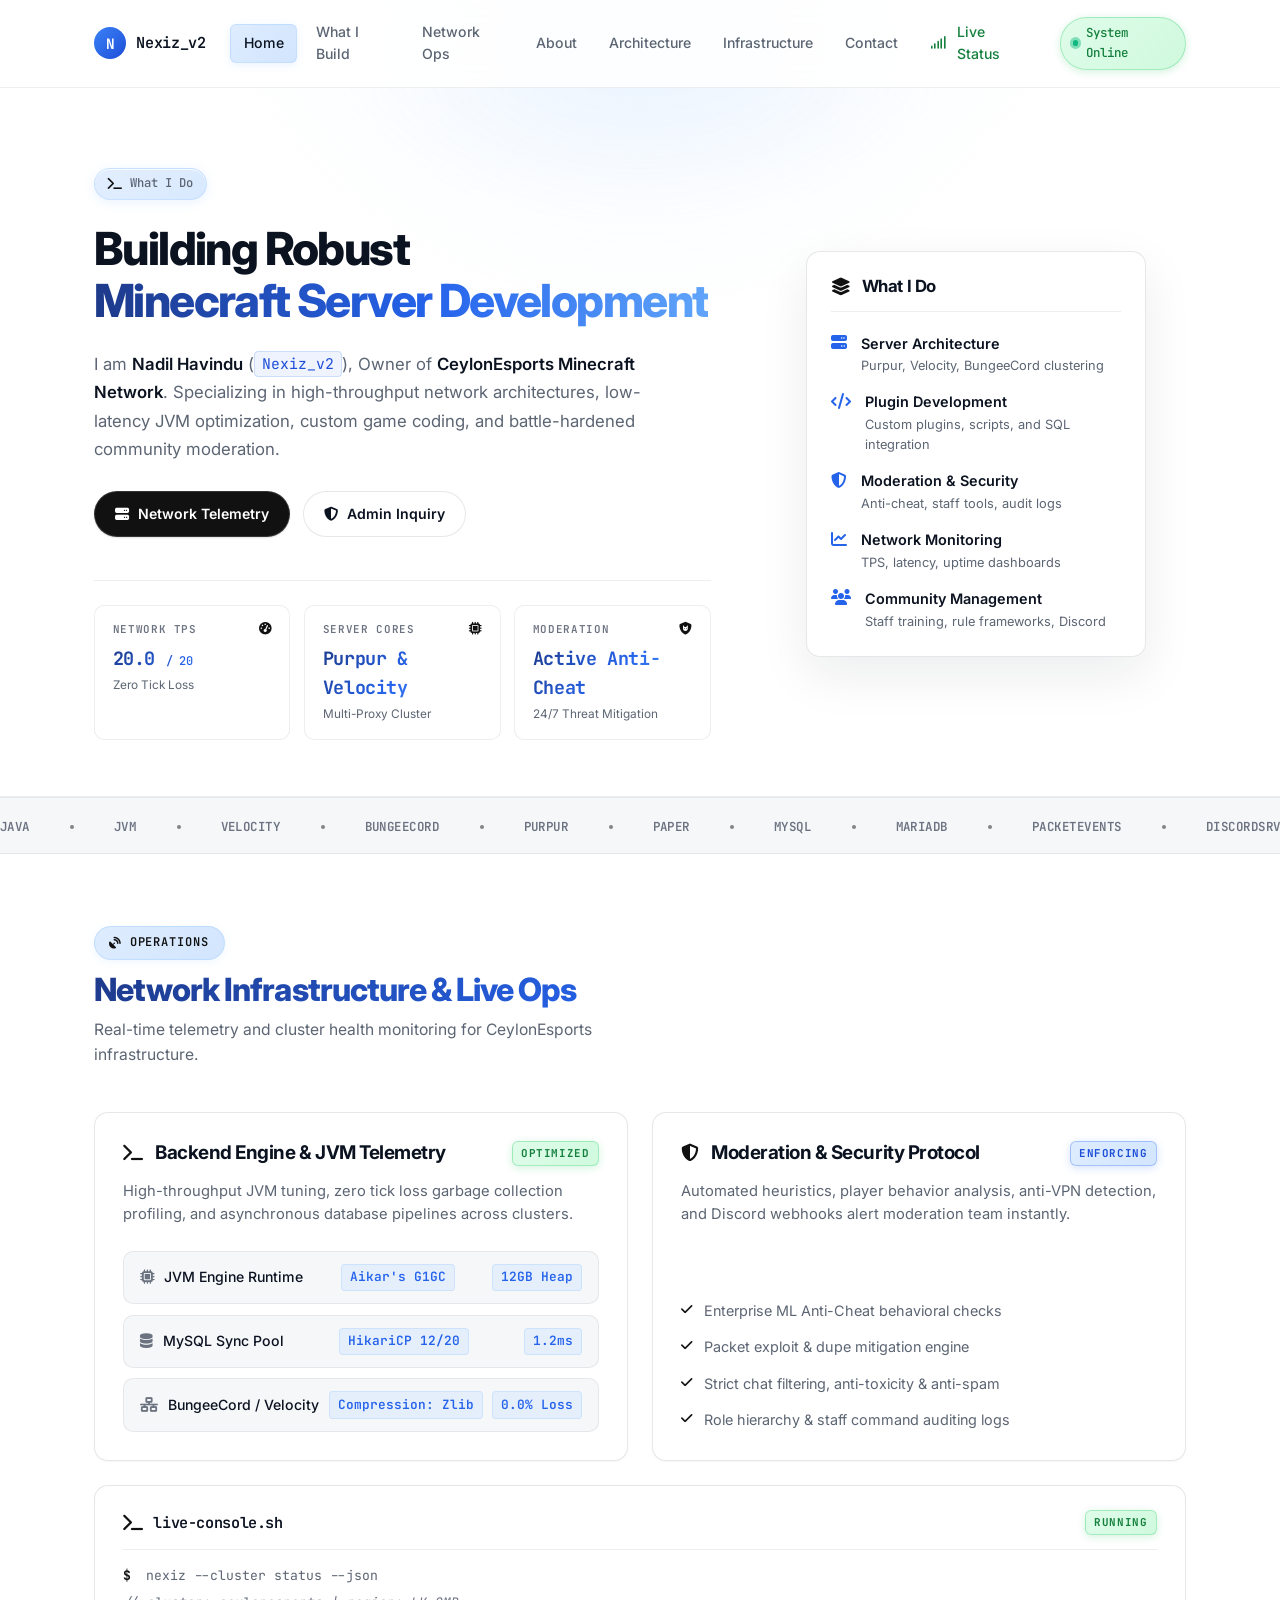
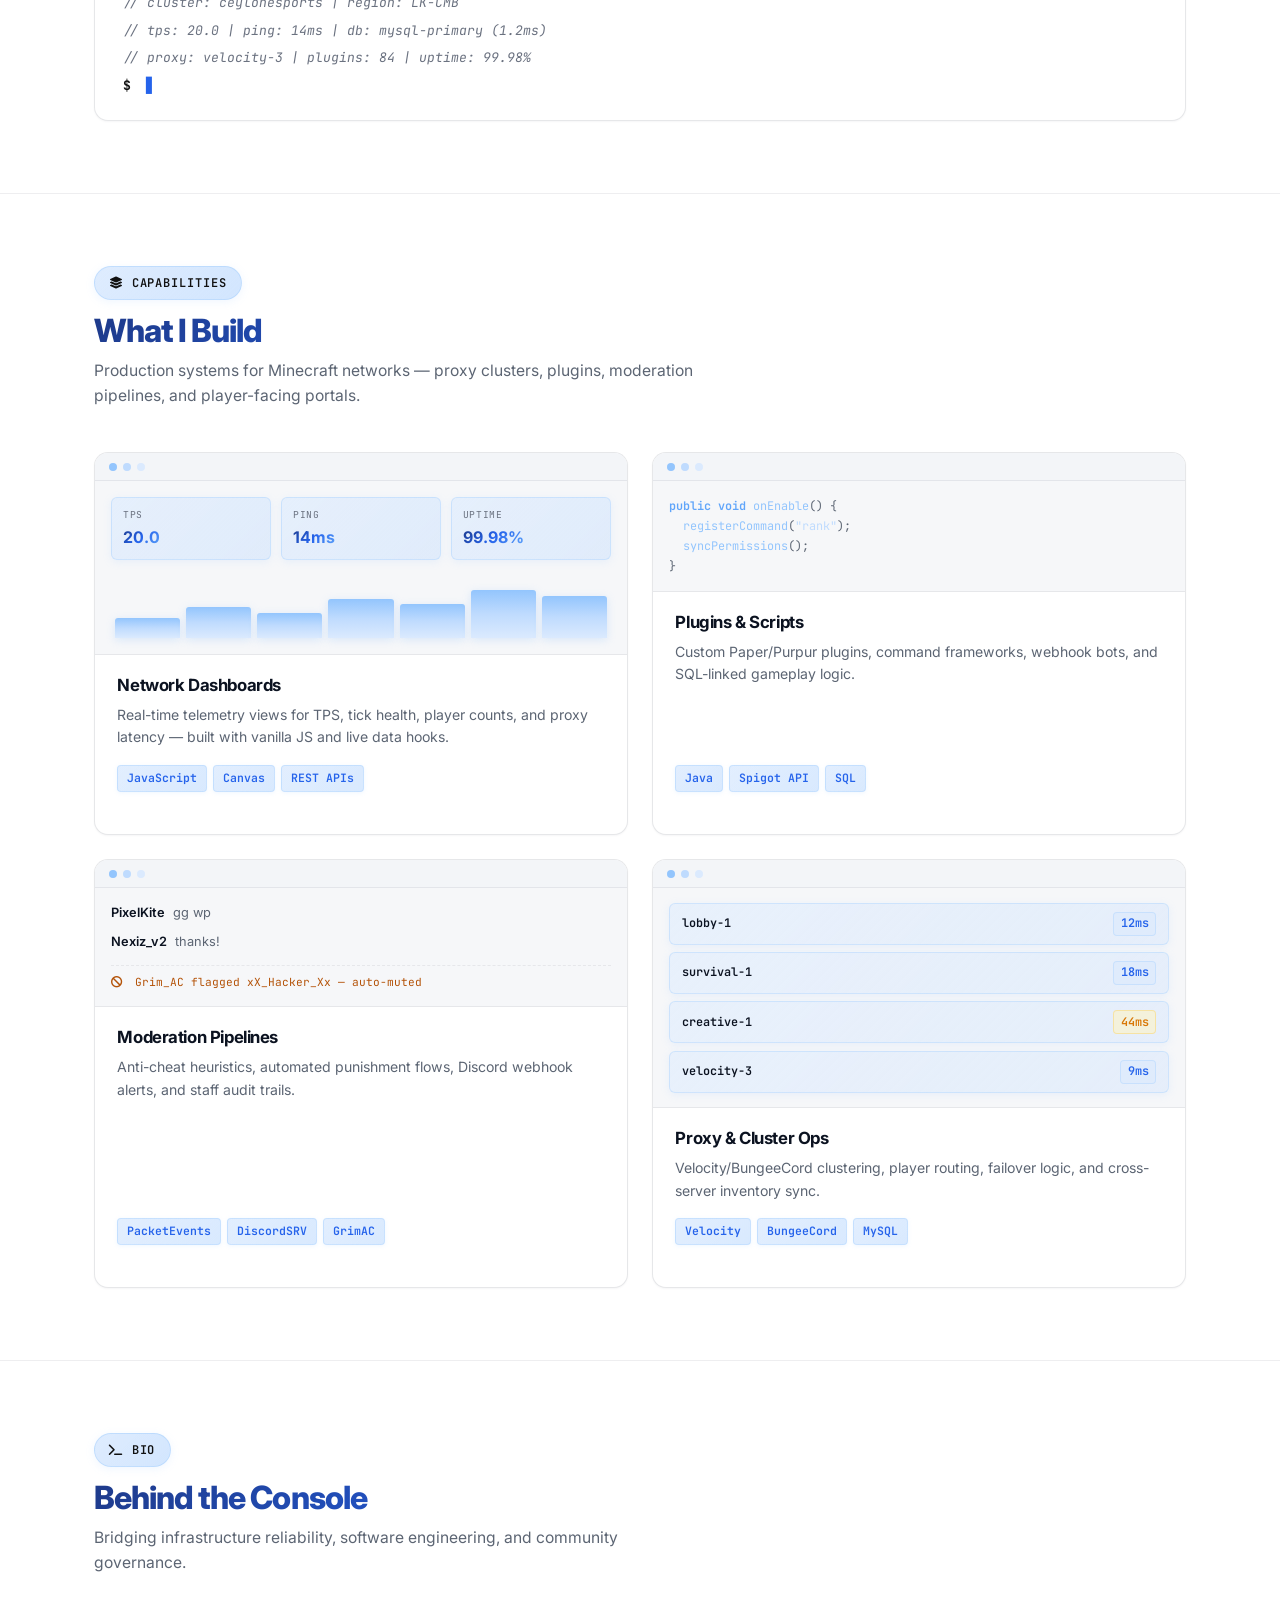
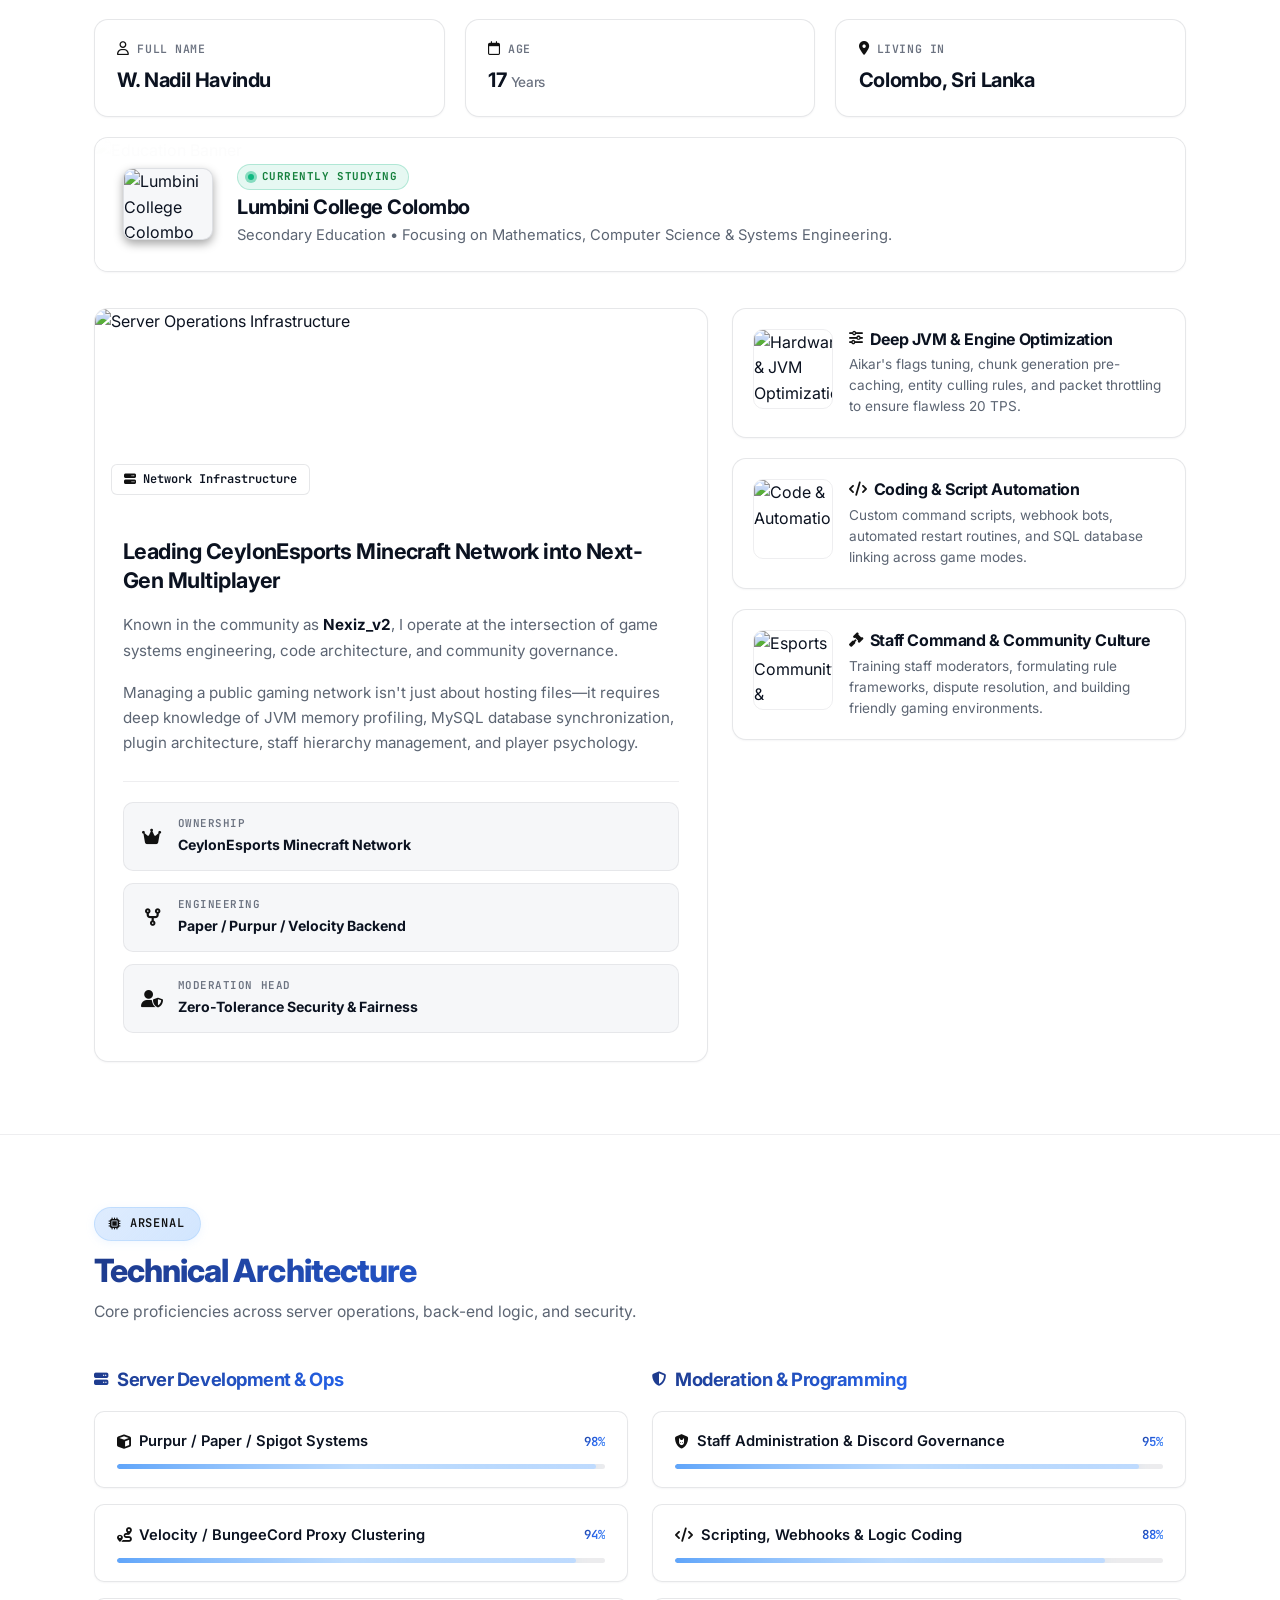
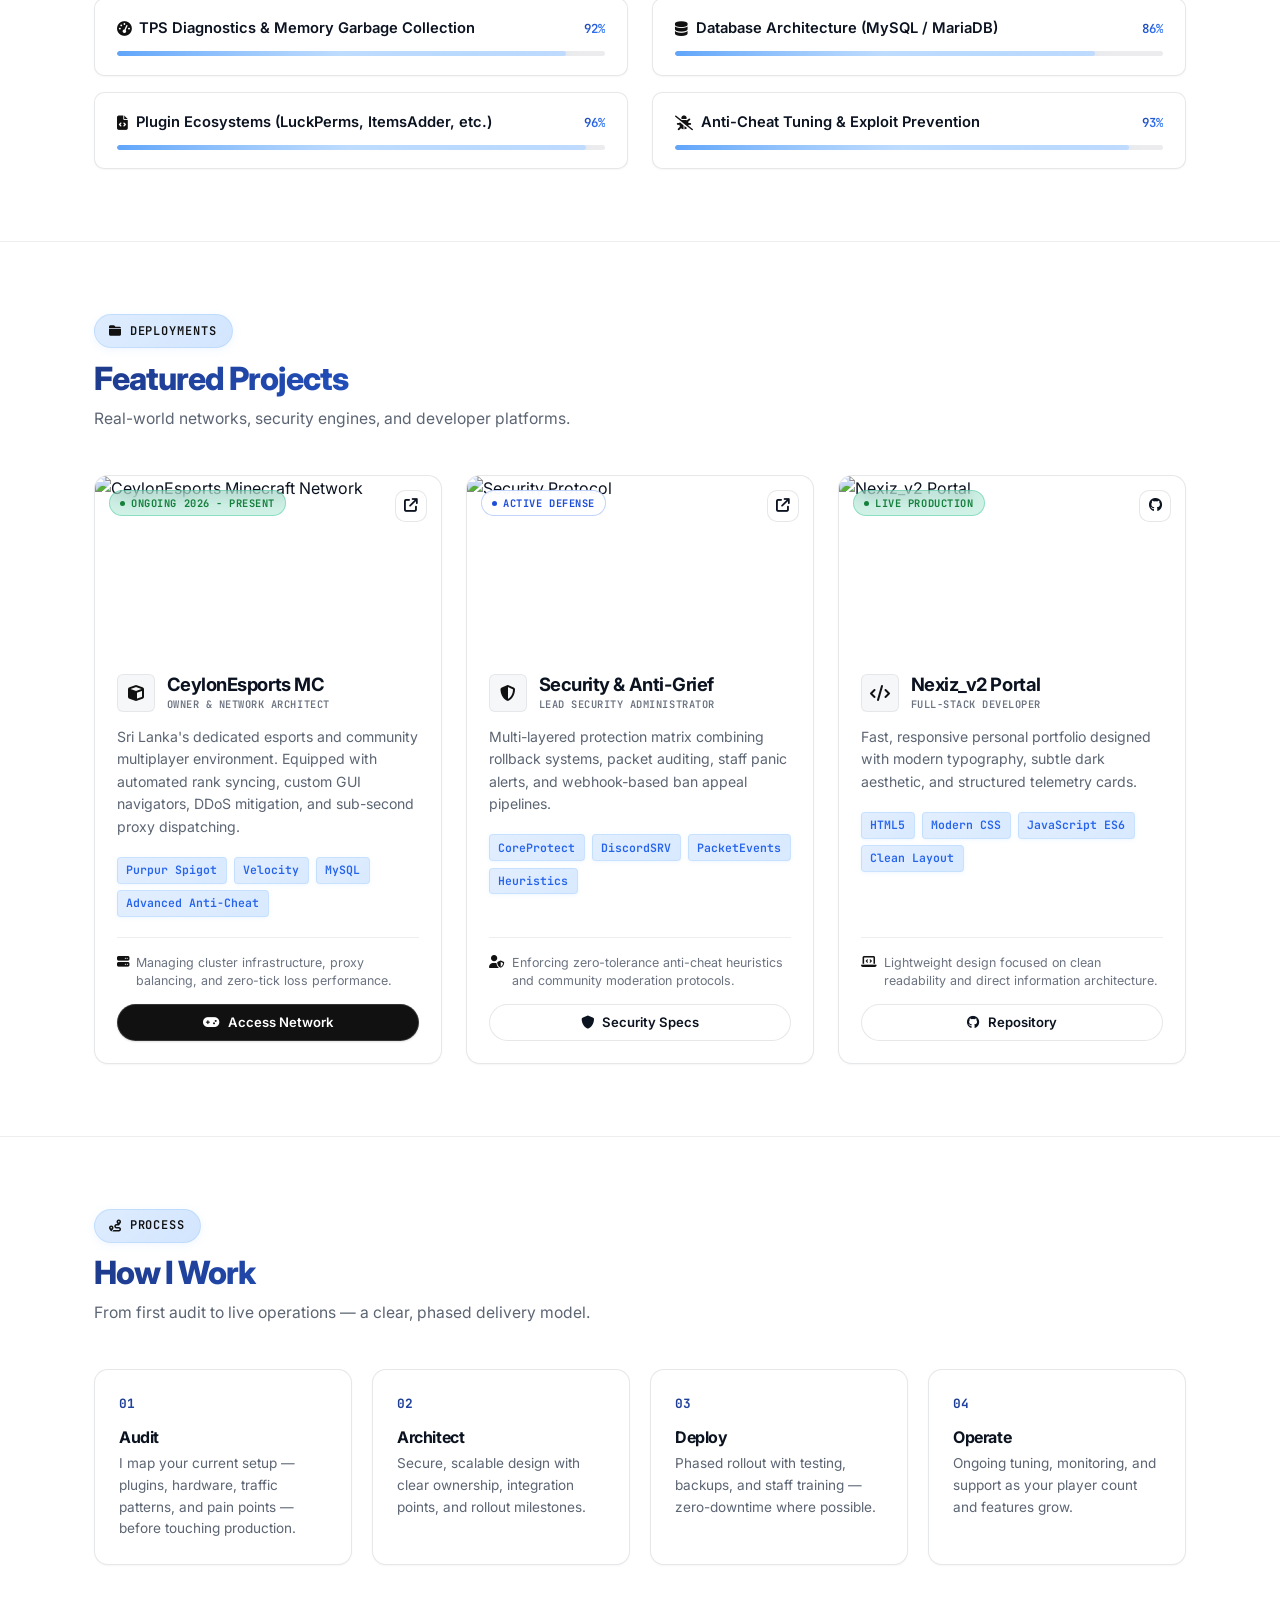
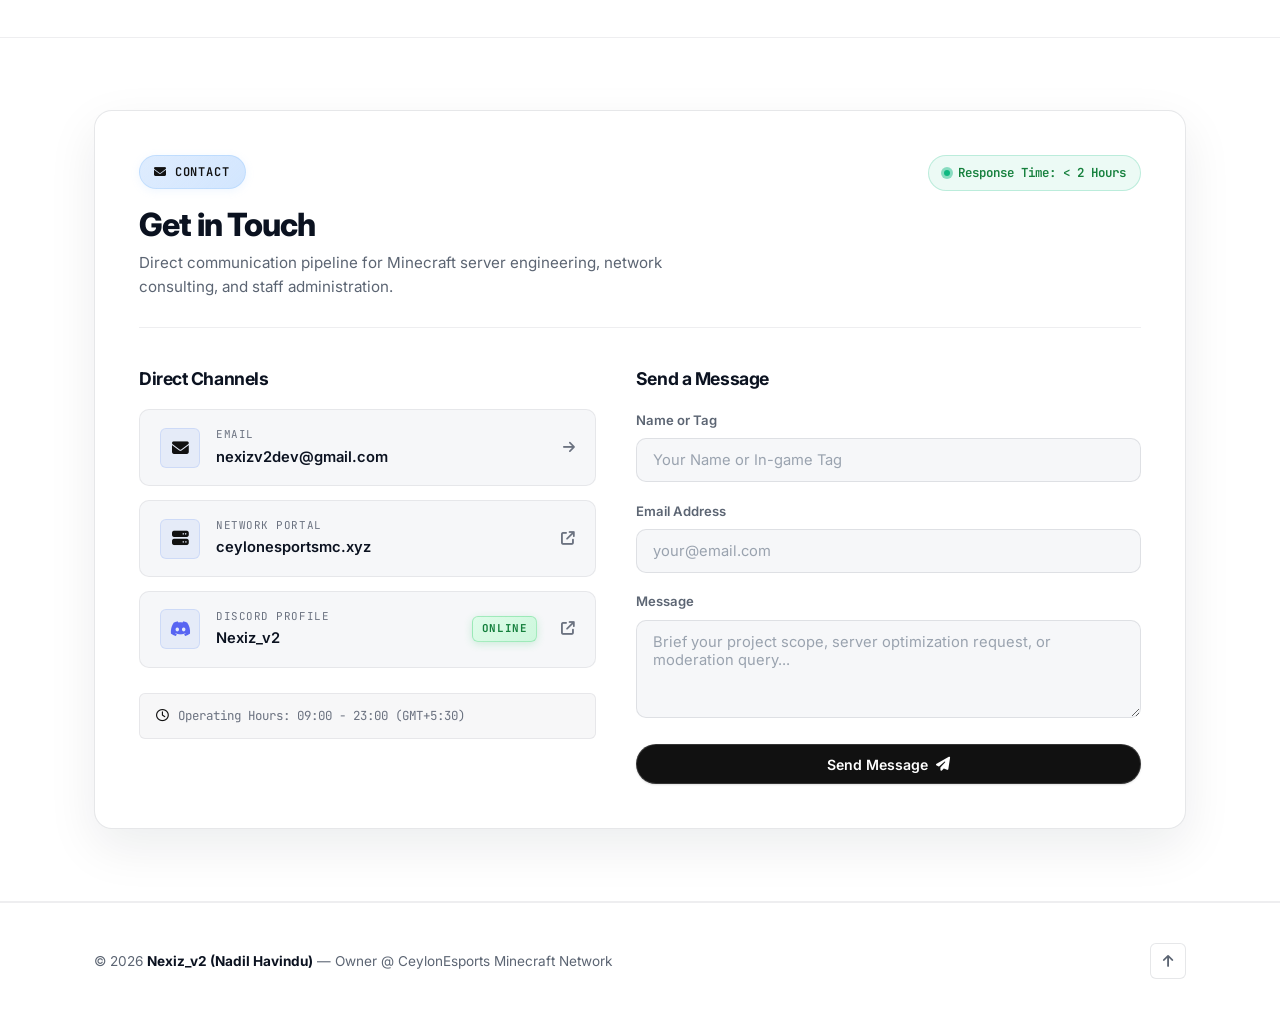
==== commit 61802b7c: "Revert "Implement modern dark glassmorphism design with StatsCard glass-card component and macOS ter" ====
--- a/index.html
+++ b/index.html
@@ -80,39 +80,33 @@
                         </a>
                     </div>
 
-                    <!-- Telemetry Stats Strip (StatsCard from framer-motion) -->
+                    <!-- Telemetry Stats Strip -->
                     <div class="telemetry-strip">
-                        <div class="stat-card glass-card p-6 rounded-2xl">
+                        <div class="stat-card">
                             <div class="stat-header">
-                                <span class="stat-label text-sm text-white/60">NETWORK TPS</span>
+                                <span class="stat-label">NETWORK TPS</span>
                                 <i class="fa-solid fa-gauge-high stat-icon"></i>
                             </div>
-                            <div class="stat-value text-2xl font-bold text-white">20.0 <span class="stat-unit">/ 20</span></div>
-                            <div class="stat-sub flex items-center gap-1 text-sm text-emerald-400">
-                                <i class="fa-solid fa-arrow-trend-up"></i> Zero Tick Loss (100%)
-                            </div>
-                        </div>
-
-                        <div class="stat-card glass-card p-6 rounded-2xl">
+                            <div class="stat-value">20.0 <span class="stat-unit">/ 20</span></div>
+                            <div class="stat-sub">Zero Tick Loss</div>
+                        </div>
+
+                        <div class="stat-card">
                             <div class="stat-header">
-                                <span class="stat-label text-sm text-white/60">SERVER CORES</span>
+                                <span class="stat-label">SERVER CORES</span>
                                 <i class="fa-solid fa-microchip stat-icon"></i>
                             </div>
-                            <div class="stat-value text-2xl font-bold text-white">Purpur & Velocity</div>
-                            <div class="stat-sub flex items-center gap-1 text-sm text-emerald-400">
-                                <i class="fa-solid fa-arrow-trend-up"></i> Multi-Proxy Cluster
-                            </div>
-                        </div>
-
-                        <div class="stat-card glass-card p-6 rounded-2xl">
+                            <div class="stat-value">Purpur & Velocity</div>
+                            <div class="stat-sub">Multi-Proxy Cluster</div>
+                        </div>
+
+                        <div class="stat-card">
                             <div class="stat-header">
-                                <span class="stat-label text-sm text-white/60">MODERATION</span>
+                                <span class="stat-label">MODERATION</span>
                                 <i class="fa-solid fa-shield-cat stat-icon"></i>
                             </div>
-                            <div class="stat-value text-2xl font-bold text-white">Active Anti-Cheat</div>
-                            <div class="stat-sub flex items-center gap-1 text-sm text-emerald-400">
-                                <i class="fa-solid fa-arrow-trend-up"></i> 24/7 Threat Mitigation
-                            </div>
+                            <div class="stat-value">Active Anti-Cheat</div>
+                            <div class="stat-sub">24/7 Threat Mitigation</div>
                         </div>
                     </div>
                 </div>
@@ -242,54 +236,21 @@
                     </div>
                 </div>
 
-                <!-- macOS Code Terminal Window matching User Screenshot -->
-                <div class="code-window glass-card rounded-2xl">
-                    <div class="code-window-header">
-                        <div class="mac-dots">
-                            <span class="mac-dot red"></span>
-                            <span class="mac-dot yellow"></span>
-                            <span class="mac-dot green"></span>
-                        </div>
-                        <span class="code-window-title"><i class="fa-solid fa-code" style="color: var(--emerald); margin-right: 6px;"></i>StatsCard.jsx</span>
-                        <span class="code-window-tag">jsx</span>
-                    </div>
-                    <div class="code-content">
-<pre><code><span class="line-num">1</span><span class="token-kw">import</span> <span class="token-punct">{</span> <span class="token-comp">motion</span> <span class="token-punct">}</span> <span class="token-kw">from</span> <span class="token-str">'framer-motion'</span><span class="token-punct">;</span>
-<span class="line-num">2</span><span class="token-kw">import</span> <span class="token-punct">{</span> <span class="token-comp">ShoppingBag</span><span class="token-punct">,</span> <span class="token-comp">Users</span><span class="token-punct">,</span> <span class="token-comp">DollarSign</span><span class="token-punct">,</span> <span class="token-comp">ArrowUpRight</span> <span class="token-punct">}</span> <span class="token-kw">from</span> <span class="token-str">'lucide-react'</span><span class="token-punct">;</span>
-<span class="line-num">3</span>
-<span class="line-num">4</span><span class="token-kw">const</span> <span class="token-fn">StatsCard</span> <span class="token-punct">=</span> <span class="token-punct">({</span> <span class="token-var">title</span><span class="token-punct">,</span> <span class="token-var">value</span><span class="token-punct">,</span> <span class="token-var">change</span><span class="token-punct">,</span> <span class="token-var">icon</span><span class="token-punct">:</span> <span class="token-comp">Icon</span><span class="token-punct">,</span> <span class="token-var">gradient</span> <span class="token-punct">})</span> <span class="token-kw">=&gt;</span> <span class="token-punct">{</span>
-<span class="line-num">5</span>  <span class="token-kw">return</span> <span class="token-punct">(</span>
-<span class="line-num">6</span>    <span class="token-punct">&lt;</span><span class="token-comp">motion.div</span> <span class="token-prop">whileHover</span><span class="token-punct">={{</span> <span class="token-var">y</span><span class="token-punct">:</span> <span class="token-kw">-5</span> <span class="token-punct">}}</span> <span class="token-prop">className</span><span class="token-punct">=</span><span class="token-str">"glass-card p-6 rounded-2xl"</span><span class="token-punct">&gt;</span>
-<span class="line-num">7</span>      <span class="token-punct">&lt;</span><span class="token-comp">div</span> <span class="token-prop">className</span><span class="token-punct">=</span><span class="token-str">"flex items-center justify-between"</span><span class="token-punct">&gt;</span>
-<span class="line-num">8</span>        <span class="token-punct">&lt;</span><span class="token-comp">div</span><span class="token-punct">&gt;</span>
-<span class="line-num">9</span>          <span class="token-punct">&lt;</span><span class="token-comp">p</span> <span class="token-prop">className</span><span class="token-punct">=</span><span class="token-str">"text-sm text-white/60"</span><span class="token-punct">&gt;{</span><span class="token-var">title</span><span class="token-punct">}&lt;/</span><span class="token-comp">p</span><span class="token-punct">&gt;</span>
-<span class="line-num">10</span>         <span class="token-punct">&lt;</span><span class="token-comp">h2</span> <span class="token-prop">className</span><span class="token-punct">=</span><span class="token-str">"text-2xl font-bold text-white"</span><span class="token-punct">&gt;{</span><span class="token-var">value</span><span class="token-punct">}&lt;/</span><span class="token-comp">h2</span><span class="token-punct">&gt;</span>
-<span class="line-num">11</span>         <span class="token-punct">&lt;</span><span class="token-comp">p</span> <span class="token-prop">className</span><span class="token-punct">=</span><span class="token-str">"flex items-center gap-1 text-sm text-emerald-400"</span><span class="token-punct">&gt;</span>
-<span class="line-num">12</span>           <span class="token-punct">&lt;</span><span class="token-comp">ArrowUpRight</span> <span class="token-prop">size</span><span class="token-punct">={</span><span class="token-str">16</span><span class="token-punct">}</span> <span class="token-punct">/&gt;</span> <span class="token-punct">{</span><span class="token-var">change</span><span class="token-punct">}</span>%
-<span class="line-num">13</span>         <span class="token-punct">&lt;/</span><span class="token-comp">p</span><span class="token-punct">&gt;</span>
-<span class="line-num">14</span>       <span class="token-punct">&lt;/</span><span class="token-comp">div</span><span class="token-punct">&gt;</span>
-<span class="line-num">15</span>     <span class="token-punct">&lt;/</span><span class="token-comp">div</span><span class="token-punct">&gt;</span>
-<span class="line-num">16</span>   <span class="token-punct">&lt;/</span><span class="token-comp">motion.div</span><span class="token-punct">&gt;</span>
-<span class="line-num">17</span> <span class="token-punct">);</span>
-<span class="line-num">18</span><span class="token-punct">};</span></code></pre>
-                    </div>
-                </div>
-
                 <!-- Dev Console Card -->
-                <div class="console-card glass-card rounded-2xl" style="margin-top: 1.5rem; padding: 1.5rem;">
-                    <div class="console-head" style="display: flex; align-items: center; justify-content: space-between; margin-bottom: 0.85rem;">
-                        <div class="console-title-group" style="display: flex; align-items: center; gap: 0.65rem;">
+                <div class="console-card">
+                    <div class="console-head">
+                        <div class="console-title-group">
                             <i class="fa-solid fa-terminal accent-icon"></i>
-                            <h3 style="font-size: 1.05rem;">live-console.sh</h3>
+                            <h3>live-console.sh</h3>
                         </div>
                         <span class="badge-status online">RUNNING</span>
                     </div>
-                    <div class="console-body" style="font-family: var(--font-mono); font-size: 0.85rem; line-height: 1.7; color: var(--text-secondary);">
-                        <p><span class="prompt" style="color: var(--emerald); font-weight: 700;">$</span> nexiz --cluster status --json</p>
-                        <p><span class="comment" style="color: var(--text-muted);">// cluster: ceylonesports | region: LK-CMB</span></p>
-                        <p><span class="comment" style="color: var(--text-muted);">// tps: 20.0 | ping: 14ms | db: mysql-primary (1.2ms)</span></p>
-                        <p><span class="comment" style="color: var(--text-muted);">// proxy: velocity-3 | plugins: 84 | uptime: 99.98%</span></p>
-                        <p><span class="prompt" style="color: var(--emerald); font-weight: 700;">$</span> <span class="cursor" style="color: var(--emerald); animation: statusPulse 1s infinite;">▊</span></p>
+                    <div class="console-body">
+                        <p><span class="prompt">$</span> nexiz --cluster status --json</p>
+                        <p><span class="comment">// cluster: ceylonesports | region: LK-CMB</span></p>
+                        <p><span class="comment">// tps: 20.0 | ping: 14ms | db: mysql-primary (1.2ms)</span></p>
+                        <p><span class="comment">// proxy: velocity-3 | plugins: 84 | uptime: 99.98%</span></p>
+                        <p><span class="prompt">$</span> <span class="cursor">▊</span></p>
                     </div>
                 </div>
             </div>
--- a/style.css
+++ b/style.css
@@ -1,62 +1,63 @@
 ﻿/* ==========================================================================
    Nexiz_v2 - Systems & Infrastructure Engineer Portfolio
-   Design: Modern Dark Glassmorphism (Frosted Glass / Framer-Motion Aesthetic)
-   - Deep obsidian space background (#06070a) with ambient chromatic orbs
-   - Translucent glass-card architecture (backdrop-filter: blur(16px))
-   - Framer-Motion hover lift (whileHover={{ y: -5 }})
-   - Tailwind utility integration (rounded-2xl, p-6, text-white/60, text-emerald-400)
-   - macOS terminal code window with traffic dots and syntax highlighting
+   Design Philosophy: Senior Systems / Software Engineer Aesthetic
+   - Deep obsidian neutral palette (Linear / Vercel / Cloudflare standard)
+   - Surgical hairline borders (1px solid rgba(255, 255, 255, 0.08))
+   - Monospaced telemetry & latency badges (JetBrains Mono)
+   - Pure CSS architecture grid with radial vignette (Zero gimmicky AI canvas)
+   - High-contrast typography & authentic credential displays
    ========================================================================== */
 
 :root {
-    /* Base Obsidian Palette */
-    --bg-base: #06070a;
-    --bg-surface: rgba(15, 23, 42, 0.45);
-    --bg-card: rgba(18, 22, 34, 0.65);
-    --bg-card-hover: rgba(26, 32, 50, 0.75);
-    --bg-card-active: rgba(30, 38, 58, 0.85);
-    --bg-inset: rgba(10, 14, 23, 0.6);
-
-    /* Glass Hairline Borders & Inner Glow */
-    --border-subtle: rgba(255, 255, 255, 0.06);
-    --border-default: rgba(255, 255, 255, 0.09);
-    --border-hover: rgba(255, 255, 255, 0.20);
-    --border-accent: rgba(56, 189, 248, 0.35);
+    /* Palette — light Oleon-style surface */
+    --bg-base: #ffffff;
+    --bg-surface: #f6f7f9;
+    --bg-card: #ffffff;
+    --bg-card-hover: #f8fafc;
+    --bg-card-active: #f1f5f9;
+    --bg-inset: #f3f5f8;
+
+    /* Hairline Borders */
+    --border-subtle: rgba(15, 23, 42, 0.07);
+    --border-default: rgba(15, 23, 42, 0.10);
+    --border-hover: rgba(15, 23, 42, 0.18);
+    --border-accent: rgba(37, 99, 235, 0.28);
 
     /* Accents */
-    --primary: #e11d48;
-    --primary-hover: #f43f5e;
-    --primary-dim: rgba(225, 29, 72, 0.14);
-
-    --emerald: #34d399;
-    --emerald-dim: rgba(52, 211, 153, 0.12);
-    --emerald-glow: rgba(52, 211, 153, 0.35);
-
-    --accent-blue: #38bdf8;
-    --accent-blue-dim: rgba(56, 189, 248, 0.12);
-    --accent-purple: #a855f7;
-
-    /* High-Contrast White & Translucent Text */
-    --text-primary: #ffffff;
-    --text-secondary: rgba(255, 255, 255, 0.72);
-    --text-muted: rgba(255, 255, 255, 0.45);
-    --text-subtle: rgba(255, 255, 255, 0.28);
-
-    /* Geometry & Spacing */
+    --primary: #111111;
+    --primary-hover: #000000;
+    --primary-dim: rgba(17, 17, 17, 0.06);
+    --primary-subtle: rgba(17, 17, 17, 0.03);
+
+    --success: #15803d;
+    --success-dim: rgba(22, 163, 74, 0.10);
+    --warning: #b45309;
+    --warning-dim: rgba(217, 119, 6, 0.10);
+    --accent-blue: #2563eb;
+    --accent-blue-dim: rgba(37, 99, 235, 0.10);
+
+    /* Typography */
+    --text-primary: #0b1220;
+    --text-secondary: #5c6573;
+    --text-muted: #6b7280;
+    --text-subtle: #9aa3af;
+
+    /* Metrics & Geometry */
     --radius-xs: 4px;
     --radius-sm: 6px;
     --radius-md: 10px;
     --radius-lg: 14px;
     --radius-xl: 18px;
-    --radius-2xl: 1.25rem; /* rounded-2xl (20px) matching the code */
     --radius-full: 9999px;
 
     --font-sans: 'Inter', -apple-system, BlinkMacSystemFont, 'Segoe UI', Roboto, sans-serif;
     --font-mono: 'JetBrains Mono', 'Fira Code', 'SF Mono', monospace;
 
-    /* Glass Shadows & Highlights */
-    --glass-shadow: inset 0 1px 0 0 rgba(255, 255, 255, 0.12), 0 12px 36px -10px rgba(0, 0, 0, 0.65);
-    --glass-shadow-hover: inset 0 1px 0 0 rgba(255, 255, 255, 0.22), 0 22px 50px -12px rgba(0, 0, 0, 0.85);
+    /* Elevation */
+    --shadow-sm: 0 1px 2px rgba(15, 23, 42, 0.04);
+    --shadow-md: 0 8px 24px rgba(15, 23, 42, 0.06);
+    --shadow-lg: 0 18px 50px rgba(15, 23, 42, 0.08);
+    --inner-glow: inset 0 1px 0 rgba(255, 255, 255, 0.8);
 }
 
 *, *::before, *::after {
@@ -67,7 +68,7 @@
 
 html {
     scroll-behavior: smooth;
-    color-scheme: dark;
+    color-scheme: light;
 }
 
 body {
@@ -82,42 +83,37 @@
     min-height: 100vh;
 }
 
-/* Ambient Chromatic Backing Orbs (Enables Frosted Glass Refraction) */
+/* Removed background grid pattern */
+
+main,
+.footer {
+    position: relative;
+    z-index: 1;
+}
+
 .ambient-glow {
     position: fixed;
-    top: -120px;
+    top: -150px;
     left: 50%;
     transform: translateX(-50%);
-    width: 1000px;
-    height: 520px;
-    background: radial-gradient(ellipse at top, rgba(99, 102, 241, 0.14) 0%, rgba(225, 29, 72, 0.08) 45%, transparent 75%);
+    width: 900px;
+    height: 450px;
+    background: radial-gradient(ellipse at top, rgba(147, 197, 253, 0.15) 0%, rgba(191, 219, 254, 0.08) 45%, transparent 75%);
     pointer-events: none;
     z-index: 0;
-    filter: blur(45px);
-}
-
+}
+
+/* Light blue accent glow */
 .ambient-glow::after {
     content: '';
     position: absolute;
-    top: 55%;
-    left: 15%;
-    width: 700px;
-    height: 380px;
-    background: radial-gradient(circle, rgba(52, 211, 153, 0.09) 0%, rgba(56, 189, 248, 0.05) 50%, transparent 70%);
+    top: 50%;
+    left: 50%;
+    transform: translate(-50%, -50%);
+    width: 600px;
+    height: 300px;
+    background: radial-gradient(ellipse at center, rgba(147, 197, 253, 0.12) 0%, transparent 70%);
     pointer-events: none;
-    filter: blur(55px);
-}
-
-.ambient-glow::before {
-    content: '';
-    position: absolute;
-    top: 40%;
-    right: 10%;
-    width: 600px;
-    height: 350px;
-    background: radial-gradient(circle, rgba(168, 85, 247, 0.08) 0%, transparent 65%);
-    pointer-events: none;
-    filter: blur(60px);
 }
 
 .container {
@@ -128,89 +124,28 @@
     z-index: 1;
 }
 
-/* ==========================================================================
-   Core Glass-Card Architecture & Framer Motion Lift
-   ========================================================================== */
-.glass-card {
-    background: var(--bg-card);
-    backdrop-filter: blur(16px) saturate(180%);
-    -webkit-backdrop-filter: blur(16px) saturate(180%);
-    border: 1px solid var(--border-default);
-    border-radius: var(--radius-2xl);
-    box-shadow: var(--glass-shadow);
-    transition: transform 0.25s cubic-bezier(0.16, 1, 0.3, 1), 
-                border-color 0.25s ease, 
-                box-shadow 0.25s ease,
-                background-color 0.25s ease;
-    position: relative;
-    overflow: hidden;
-}
-
-/* whileHover={{ y: -5 }} */
-.glass-card:hover {
-    transform: translateY(-5px);
-    border-color: var(--border-hover);
-    box-shadow: var(--glass-shadow-hover);
-    background: var(--bg-card-hover);
-}
-
-/* Tailwind Utilities from User Code */
-.rounded-2xl {
-    border-radius: var(--radius-2xl) !important;
-}
-
-.p-6 {
-    padding: 1.5rem !important;
-}
-
-.text-sm {
-    font-size: 0.875rem !important;
-    line-height: 1.25rem;
-}
-
-.text-2xl {
-    font-size: 1.5rem !important;
-    line-height: 2rem;
-}
-
-.font-bold {
-    font-weight: 700 !important;
-}
-
-.text-white {
-    color: #ffffff !important;
-}
-
-.text-white\/60 {
-    color: rgba(255, 255, 255, 0.60) !important;
-}
-
-.text-emerald-400 {
-    color: var(--emerald) !important;
-}
-
-.flex {
-    display: flex !important;
-}
-
-.items-center {
-    align-items: center !important;
-}
-
-.justify-between {
-    justify-content: space-between !important;
-}
-
-.gap-1 {
-    gap: 0.25rem !important;
-}
-
 /* Typography Defaults */
 h1, h2, h3, h4, h5, h6 {
     color: var(--text-primary);
     font-weight: 700;
     letter-spacing: -0.025em;
     line-height: 1.25;
+}
+
+.section-title {
+    background: linear-gradient(135deg, #1e3a8a 0%, #2563eb 50%, #60a5fa 100%);
+    -webkit-background-clip: text;
+    background-clip: text;
+    -webkit-text-fill-color: transparent;
+}
+
+.section-subtitle {
+    color: var(--text-secondary);
+}
+
+.section-subtitle strong {
+    color: #2563eb;
+    font-weight: 600;
 }
 
 p {
@@ -224,20 +159,20 @@
 }
 
 a:hover {
-    color: #ffffff;
+    color: #2563eb;
 }
 
 /* ==========================================================================
-   Navigation Bar (Frosted Glass)
+   Navigation Bar
    ========================================================================== */
 .navbar {
     position: sticky;
     top: 0;
     width: 100%;
     z-index: 1000;
-    background: rgba(6, 7, 10, 0.75);
-    backdrop-filter: blur(20px) saturate(180%);
-    -webkit-backdrop-filter: blur(20px) saturate(180%);
+    background: rgba(255, 255, 255, 0.86);
+    backdrop-filter: blur(16px);
+    -webkit-backdrop-filter: blur(16px);
     border-bottom: 1px solid var(--border-subtle);
     transition: border-color 0.2s ease, background 0.2s ease;
 }
@@ -265,17 +200,17 @@
 .logo-mark {
     width: 32px;
     height: 32px;
-    background: linear-gradient(135deg, rgba(255, 255, 255, 0.12) 0%, rgba(255, 255, 255, 0.03) 100%);
-    border: 1px solid var(--border-default);
-    border-radius: var(--radius-sm);
+    background: linear-gradient(135deg, #3b82f6 0%, #1d4ed8 100%);
+    border: none;
+    border-radius: 50%;
     display: flex;
     align-items: center;
     justify-content: center;
     font-family: var(--font-mono);
     font-weight: 700;
     font-size: 0.9rem;
-    color: var(--emerald);
-    box-shadow: inset 0 1px 0 0 rgba(255, 255, 255, 0.15);
+    color: #ffffff;
+    box-shadow: none;
 }
 
 .logo-text {
@@ -304,16 +239,18 @@
 }
 
 .nav-item:hover {
-    color: #ffffff;
-    background: rgba(255, 255, 255, 0.06);
+    color: var(--text-primary);
+    background: linear-gradient(135deg, rgba(219, 234, 254, 0.7) 0%, rgba(191, 219, 254, 0.5) 100%);
 }
 
 .nav-item.active {
-    color: #ffffff;
-    background: rgba(255, 255, 255, 0.08);
-    border: 1px solid var(--border-subtle);
-}
-
+    color: var(--text-primary);
+    background: linear-gradient(135deg, rgba(219, 234, 254, 0.9) 0%, rgba(191, 219, 254, 0.7) 100%);
+    border: 1px solid rgba(147, 197, 253, 0.3);
+    box-shadow: 0 2px 8px rgba(147, 197, 253, 0.2);
+}
+
+/* Nav Actions & Status */
 .nav-actions {
     display: flex;
     align-items: center;
@@ -326,19 +263,19 @@
     gap: 0.45rem;
     font-size: 0.78rem;
     font-family: var(--font-mono);
-    font-weight: 600;
+    font-weight: 500;
     padding: 0.35rem 0.75rem;
-    background: rgba(52, 211, 153, 0.12);
-    border: 1px solid rgba(52, 211, 153, 0.30);
-    color: var(--emerald);
+    background: linear-gradient(135deg, rgba(220, 252, 231, 0.9) 0%, rgba(187, 247, 208, 0.7) 100%);
+    border: 1px solid rgba(34, 197, 94, 0.3);
+    color: #15803d;
     border-radius: var(--radius-full);
-    box-shadow: 0 0 15px rgba(52, 211, 153, 0.15);
+    box-shadow: 0 2px 8px rgba(34, 197, 94, 0.2);
 }
 
 .status-dot {
     width: 6px;
     height: 6px;
-    background-color: var(--emerald);
+    background-color: #10b981;
     border-radius: 50%;
     position: relative;
 }
@@ -348,7 +285,7 @@
     position: absolute;
     inset: -3px;
     border-radius: 50%;
-    background-color: rgba(52, 211, 153, 0.45);
+    background-color: rgba(16, 185, 129, 0.45);
     animation: statusPulse 2s cubic-bezier(0.4, 0, 0.6, 1) infinite;
 }
 
@@ -369,55 +306,70 @@
 }
 
 /* ==========================================================================
-   Buttons (Glass & Glow)
+   Buttons
    ========================================================================== */
 .btn {
     display: inline-flex;
     align-items: center;
     justify-content: center;
     gap: 0.55rem;
-    padding: 0.7rem 1.35rem;
-    border-radius: var(--radius-md);
-    font-size: 0.9rem;
+    padding: 0.68rem 1.25rem;
+    border-radius: 999px;
+    font-size: 0.88rem;
     font-weight: 600;
     cursor: pointer;
-    transition: all 0.2s cubic-bezier(0.16, 1, 0.3, 1);
+    transition: all 0.16s ease;
     border: 1px solid transparent;
     font-family: var(--font-sans);
 }
 
 .btn-primary {
-    background: linear-gradient(135deg, #e11d48 0%, #be123c 100%);
+    background: var(--primary);
     color: #ffffff;
-    border: 1px solid rgba(255, 255, 255, 0.2);
-    box-shadow: inset 0 1px 0 0 rgba(255, 255, 255, 0.25), 0 4px 15px rgba(225, 29, 72, 0.35);
+    border-color: rgba(255, 255, 255, 0.15);
+    box-shadow: 0 1px 2px rgba(0, 0, 0, 0.12);
+    position: relative;
+    overflow: hidden;
+}
+
+.btn-primary::before {
+    content: '';
+    position: absolute;
+    top: 0;
+    left: -100%;
+    width: 100%;
+    height: 100%;
+    background: linear-gradient(90deg, transparent, rgba(147, 197, 253, 0.3), transparent);
+    transition: left 0.5s ease;
+}
+
+.btn-primary:hover::before {
+    left: 100%;
 }
 
 .btn-primary:hover {
-    background: linear-gradient(135deg, #f43f5e 0%, #e11d48 100%);
-    transform: translateY(-2px);
-    box-shadow: inset 0 1px 0 0 rgba(255, 255, 255, 0.3), 0 8px 24px rgba(225, 29, 72, 0.5);
+    background: var(--primary-hover);
+    transform: translateY(-1px);
+    box-shadow: 0 8px 24px rgba(147, 197, 253, 0.3);
 }
 
 .btn-secondary {
-    background: rgba(255, 255, 255, 0.05);
-    backdrop-filter: blur(12px);
-    -webkit-backdrop-filter: blur(12px);
-    color: #ffffff;
+    background: var(--bg-card);
+    color: var(--text-primary);
     border: 1px solid var(--border-default);
-    box-shadow: inset 0 1px 0 0 rgba(255, 255, 255, 0.08);
+    box-shadow: var(--inner-glow);
 }
 
 .btn-secondary:hover {
-    background: rgba(255, 255, 255, 0.1);
+    background: var(--bg-card-hover);
     border-color: var(--border-hover);
-    transform: translateY(-2px);
+    transform: translateY(-1px);
 }
 
 .btn-sm {
     padding: 0.45rem 0.9rem;
     font-size: 0.82rem;
-    border-radius: var(--radius-sm);
+    border-radius: 999px;
 }
 
 .btn-block {
@@ -453,33 +405,34 @@
     font-family: var(--font-mono);
     font-size: 0.76rem;
     font-weight: 500;
-    color: rgba(255, 255, 255, 0.8);
-    background: rgba(255, 255, 255, 0.04);
-    backdrop-filter: blur(12px);
-    border: 1px solid var(--border-default);
-    padding: 0.35rem 0.85rem;
+    color: var(--text-secondary);
+    background: linear-gradient(135deg, rgba(219, 234, 254, 0.8) 0%, rgba(191, 219, 254, 0.6) 100%);
+    border: 1px solid rgba(147, 197, 253, 0.3);
+    padding: 0.35rem 0.8rem;
     border-radius: var(--radius-full);
     width: fit-content;
-    box-shadow: inset 0 1px 0 0 rgba(255, 255, 255, 0.1);
+    box-shadow: var(--inner-glow), 0 2px 12px rgba(147, 197, 253, 0.2);
 }
 
 .hero-badge i {
-    color: var(--emerald);
+    color: var(--primary);
     font-size: 0.8rem;
 }
 
 .hero-title {
-    font-size: 2.95rem;
+    font-size: 2.85rem;
     font-weight: 800;
     letter-spacing: -0.035em;
     line-height: 1.15;
-    color: #ffffff;
+    color: var(--text-primary);
 }
 
 .hero-title .typing-text,
 .hero-title .hero-highlight {
-    background: linear-gradient(135deg, #ffffff 0%, #cbd5e1 50%, var(--emerald) 100%);
+    color: #2563eb;
+    background: linear-gradient(90deg, #1e3a8a 0%, #2563eb 55%, #60a5fa 100%);
     -webkit-background-clip: text;
+    background-clip: text;
     -webkit-text-fill-color: transparent;
 }
 
@@ -491,15 +444,15 @@
 }
 
 .hero-description strong {
-    color: #ffffff;
+    color: var(--text-primary);
     font-weight: 600;
 }
 
 .code-tag {
     font-family: var(--font-mono);
-    background: rgba(255, 255, 255, 0.08);
-    border: 1px solid var(--border-default);
-    color: var(--emerald);
+    background: rgba(37, 99, 235, 0.08);
+    border: 1px solid rgba(37, 99, 235, 0.16);
+    color: #1d4ed8;
     padding: 0.15rem 0.45rem;
     border-radius: var(--radius-xs);
     font-size: 0.88em;
@@ -512,184 +465,171 @@
     margin-top: 0.3rem;
 }
 
-/* ==========================================================================
-   Telemetry Strip - Implements the Exact StatsCard Component from Code
-   ========================================================================== */
+/* Telemetry Strip */
 .telemetry-strip {
     display: grid;
     grid-template-columns: repeat(3, 1fr);
-    gap: 1rem;
+    gap: 0.85rem;
     margin-top: 1.25rem;
     padding-top: 1.5rem;
     border-top: 1px solid var(--border-subtle);
 }
 
-/* Extends .glass-card .p-6 .rounded-2xl */
 .stat-card {
     background: var(--bg-card);
-    backdrop-filter: blur(16px) saturate(180%);
-    -webkit-backdrop-filter: blur(16px) saturate(180%);
-    border: 1px solid var(--border-default);
-    border-radius: var(--radius-2xl);
-    padding: 1.5rem;
-    box-shadow: var(--glass-shadow);
-    transition: transform 0.25s cubic-bezier(0.16, 1, 0.3, 1), 
-                border-color 0.25s ease, 
-                box-shadow 0.25s ease;
-    display: flex;
-    flex-direction: column;
+    border: 1px solid var(--border-subtle);
+    border-radius: var(--radius-md);
+    padding: 0.95rem 1.1rem;
+    box-shadow: var(--inner-glow);
+    transition: all 0.18s ease;
+    position: relative;
+    overflow: hidden;
+}
+
+.stat-card::before {
+    content: '';
+    position: absolute;
+    top: 0;
+    left: 0;
+    width: 100%;
+    height: 100%;
+    background: linear-gradient(135deg, rgba(219, 234, 254, 0.3) 0%, transparent 50%);
+    opacity: 0;
+    transition: opacity 0.3s ease;
+}
+
+.stat-card:hover::before {
+    opacity: 1;
+}
+
+.stat-card:hover {
+    border-color: rgba(147, 197, 253, 0.4);
+    background: var(--bg-card-hover);
+    transform: translateY(-1px);
+    box-shadow: 0 8px 24px rgba(147, 197, 253, 0.25), var(--inner-glow);
+}
+
+.stat-header {
+    display: flex;
+    align-items: center;
     justify-content: space-between;
-}
-
-/* whileHover={{ y: -5 }} */
-.stat-card:hover {
-    transform: translateY(-5px);
-    border-color: var(--border-hover);
-    box-shadow: var(--glass-shadow-hover);
-}
-
-.stat-header {
-    display: flex;
-    align-items: center;
-    justify-content: space-between;
-    margin-bottom: 0.5rem;
+    margin-bottom: 0.35rem;
 }
 
 .stat-label {
-    font-size: 0.875rem;
+    font-family: var(--font-mono);
+    font-size: 0.68rem;
+    font-weight: 600;
+    color: var(--text-muted);
+    letter-spacing: 0.06em;
+    text-transform: uppercase;
+}
+
+.stat-icon {
+    font-size: 0.8rem;
+    color: var(--primary);
+}
+
+.stat-value {
+    font-size: 1.15rem;
+    font-weight: 700;
+    background: linear-gradient(135deg, #1e3a8a 0%, #2563eb 50%, #60a5fa 100%);
+    -webkit-background-clip: text;
+    background-clip: text;
+    -webkit-text-fill-color: transparent;
+    font-family: var(--font-mono);
+    letter-spacing: -0.02em;
+}
+
+.stat-unit {
+    font-size: 0.75rem;
+    color: var(--text-muted);
     font-weight: 500;
-    color: rgba(255, 255, 255, 0.60); /* text-sm text-white/60 */
-    letter-spacing: 0.02em;
-}
-
-.stat-icon {
-    font-size: 1rem;
-    color: rgba(255, 255, 255, 0.4);
-}
-
-.stat-value {
-    font-size: 1.5rem; /* text-2xl */
-    font-weight: 700;  /* font-bold */
-    color: #ffffff;    /* text-white */
-    letter-spacing: -0.02em;
-    margin-bottom: 0.35rem;
-}
-
-.stat-unit {
-    font-size: 0.85rem;
-    color: rgba(255, 255, 255, 0.5);
-    font-weight: 500;
 }
 
 .stat-sub {
-    font-size: 0.875rem; /* text-sm */
-    color: var(--emerald); /* text-emerald-400 */
-    display: flex;
-    align-items: center;
-    gap: 0.25rem; /* gap-1 */
-    font-weight: 500;
-}
-
-/* What I Do Card in Hero Visual */
+    font-size: 0.74rem;
+    color: var(--text-secondary);
+    margin-top: 0.15rem;
+}
+
+/* Hero Visual / What I Do Card */
+.hero-visual {
+    display: flex;
+    justify-content: center;
+}
+
 .what-i-do-card {
     background: var(--bg-card);
-    backdrop-filter: blur(16px) saturate(180%);
-    -webkit-backdrop-filter: blur(16px) saturate(180%);
     border: 1px solid var(--border-default);
-    border-radius: var(--radius-2xl);
-    padding: 1.75rem;
-    box-shadow: var(--glass-shadow);
-    transition: transform 0.25s cubic-bezier(0.16, 1, 0.3, 1), border-color 0.25s ease;
+    border-radius: var(--radius-lg);
+    padding: 1.5rem;
+    width: 100%;
+    max-width: 340px;
+    box-shadow: var(--shadow-lg), var(--inner-glow);
+    position: relative;
+    transition: all 0.2s ease;
 }
 
 .what-i-do-card:hover {
-    transform: translateY(-5px);
     border-color: var(--border-hover);
-    box-shadow: var(--glass-shadow-hover);
+    transform: translateY(-2px);
+    box-shadow: 0 12px 32px rgba(147, 197, 253, 0.25), var(--shadow-lg), var(--inner-glow);
 }
 
 .what-i-do-header {
     display: flex;
     align-items: center;
-    gap: 0.75rem;
-    margin-bottom: 1.35rem;
+    gap: 0.65rem;
+    margin-bottom: 1.25rem;
     padding-bottom: 0.85rem;
     border-bottom: 1px solid var(--border-subtle);
 }
 
 .what-i-do-header h3 {
-    font-size: 1.2rem;
+    font-size: 1.05rem;
     font-weight: 700;
 }
 
+.what-i-do-header .accent-icon {
+    color: var(--primary);
+    font-size: 1.1rem;
+}
+
 .what-i-do-list {
     display: flex;
     flex-direction: column;
-    gap: 1rem;
+    gap: 0.85rem;
 }
 
 .what-i-do-item {
     display: flex;
     align-items: flex-start;
     gap: 0.85rem;
+}
+
+.what-i-do-item i {
+    color: var(--accent-blue);
+    font-size: 1rem;
+    margin-top: 0.15rem;
+    flex-shrink: 0;
+}
+
+.what-i-do-item div {
+    display: flex;
+    flex-direction: column;
+    gap: 0.1rem;
+}
+
+.what-i-do-item strong {
     font-size: 0.9rem;
-}
-
-.what-i-do-item i {
-    color: var(--emerald);
-    font-size: 1rem;
-    margin-top: 0.2rem;
-    width: 20px;
-    text-align: center;
-}
-
-.what-i-do-item strong {
-    display: block;
-    color: #ffffff;
-    font-size: 0.92rem;
-    margin-bottom: 0.15rem;
+    font-weight: 600;
+    color: var(--text-primary);
 }
 
 .what-i-do-item span {
+    font-size: 0.8rem;
     color: var(--text-secondary);
-    font-size: 0.84rem;
-}
-
-/* Dev / Network Vibe Strip */
-.vibe-strip {
-    overflow: hidden;
-    padding: 1rem 0;
-    border-top: 1px solid var(--border-subtle);
-    border-bottom: 1px solid var(--border-subtle);
-    background: rgba(255, 255, 255, 0.02);
-    backdrop-filter: blur(12px);
-    white-space: nowrap;
-}
-
-.vibe-track {
-    display: inline-flex;
-    gap: 2rem;
-    animation: marquee 35s linear infinite;
-    font-family: var(--font-mono);
-    font-size: 0.82rem;
-    color: rgba(255, 255, 255, 0.45);
-}
-
-.vibe-track span {
-    display: inline-flex;
-    align-items: center;
-    gap: 0.75rem;
-}
-
-.vibe-track span::after {
-    content: '•';
-    color: var(--emerald);
-    opacity: 0.5;
-}
-
-@keyframes marquee {
-    0% { transform: translateX(0); }
-    100% { transform: translateX(-50%); }
 }
 
 /* ==========================================================================
@@ -712,57 +652,56 @@
     font-family: var(--font-mono);
     font-size: 0.75rem;
     font-weight: 600;
-    color: var(--emerald);
+    color: var(--primary);
     text-transform: uppercase;
     letter-spacing: 0.08em;
     margin-bottom: 0.65rem;
-    background: rgba(52, 211, 153, 0.08);
-    border: 1px solid rgba(52, 211, 153, 0.22);
-    padding: 0.25rem 0.65rem;
+    background: linear-gradient(135deg, rgba(219, 234, 254, 0.9) 0%, rgba(191, 219, 254, 0.7) 100%);
+    border: 1px solid rgba(147, 197, 253, 0.35);
+    padding: 0.4rem 0.9rem;
     border-radius: var(--radius-full);
+    box-shadow: 0 2px 8px rgba(147, 197, 253, 0.15);
 }
 
 .section-title {
-    font-size: 2.15rem;
+    font-size: 2rem;
     font-weight: 800;
     letter-spacing: -0.03em;
-    color: #ffffff;
+    color: var(--text-primary);
     margin-bottom: 0.45rem;
 }
 
 .section-subtitle {
-    font-size: 1rem;
+    font-size: 0.98rem;
     color: var(--text-secondary);
-    max-width: 620px;
+    max-width: 600px;
 }
 
 /* ==========================================================================
-   Dashboard & Live Ops Grid (Glass Cards)
+   Dashboard & Live Ops Grid
    ========================================================================== */
 .dashboard-grid {
     display: grid;
     grid-template-columns: repeat(2, 1fr);
     gap: 1.5rem;
-    margin-bottom: 2rem;
 }
 
 .dashboard-card {
     background: var(--bg-card);
-    backdrop-filter: blur(16px) saturate(180%);
-    -webkit-backdrop-filter: blur(16px) saturate(180%);
     border: 1px solid var(--border-default);
-    border-radius: var(--radius-2xl);
-    padding: 1.85rem;
-    box-shadow: var(--glass-shadow);
-    transition: transform 0.25s cubic-bezier(0.16, 1, 0.3, 1), border-color 0.25s ease;
+    border-radius: var(--radius-lg);
+    padding: 1.75rem;
+    box-shadow: var(--shadow-sm), var(--inner-glow);
+    transition: all 0.2s ease;
     display: flex;
     flex-direction: column;
 }
 
 .dashboard-card:hover {
-    transform: translateY(-5px);
     border-color: var(--border-hover);
-    box-shadow: var(--glass-shadow-hover);
+    background: var(--bg-card-hover);
+    transform: translateY(-2px);
+    box-shadow: 0 12px 32px rgba(147, 197, 253, 0.2), var(--inner-glow);
 }
 
 .card-head {
@@ -785,8 +724,8 @@
 }
 
 .accent-icon {
-    font-size: 1.15rem;
-    color: var(--emerald);
+    font-size: 1.1rem;
+    color: var(--primary);
 }
 
 .badge-status {
@@ -797,18 +736,23 @@
     padding: 0.2rem 0.55rem;
     border-radius: var(--radius-sm);
     text-transform: uppercase;
+    background: linear-gradient(135deg, rgba(219, 234, 254, 0.9) 0%, rgba(191, 219, 254, 0.7) 100%);
+    border: 1px solid rgba(147, 197, 253, 0.35);
+    box-shadow: 0 2px 8px rgba(147, 197, 253, 0.2);
 }
 
 .badge-status.online {
-    background: rgba(52, 211, 153, 0.12);
-    color: var(--emerald);
-    border: 1px solid rgba(52, 211, 153, 0.3);
+    background: linear-gradient(135deg, rgba(220, 252, 231, 0.9) 0%, rgba(187, 247, 208, 0.7) 100%);
+    color: #15803d;
+    border: 1px solid rgba(34, 197, 94, 0.3);
+    box-shadow: 0 2px 8px rgba(34, 197, 94, 0.2);
 }
 
 .badge-status.alert {
-    background: rgba(225, 29, 72, 0.12);
-    color: #f43f5e;
-    border: 1px solid rgba(225, 29, 72, 0.3);
+    background: linear-gradient(135deg, rgba(219, 234, 254, 0.9) 0%, rgba(191, 219, 254, 0.7) 100%);
+    color: #1d4ed8;
+    border: 1px solid rgba(37, 99, 235, 0.3);
+    box-shadow: 0 2px 8px rgba(37, 99, 235, 0.2);
 }
 
 .card-desc {
@@ -818,6 +762,7 @@
     margin-bottom: 1.5rem;
 }
 
+/* Telemetry Node Rows */
 .node-list {
     display: flex;
     flex-direction: column;
@@ -829,8 +774,8 @@
     display: flex;
     align-items: center;
     justify-content: space-between;
-    padding: 0.75rem 1.1rem;
-    background: rgba(255, 255, 255, 0.03);
+    padding: 0.75rem 1rem;
+    background: var(--bg-surface);
     border: 1px solid var(--border-subtle);
     border-radius: var(--radius-md);
     font-size: 0.88rem;
@@ -838,8 +783,9 @@
 }
 
 .node-item:hover {
-    border-color: var(--border-default);
-    background: rgba(255, 255, 255, 0.06);
+    border-color: rgba(147, 197, 253, 0.4);
+    background: linear-gradient(135deg, rgba(219, 234, 254, 0.5) 0%, rgba(191, 219, 254, 0.3) 100%);
+    box-shadow: 0 4px 12px rgba(147, 197, 253, 0.2);
 }
 
 .node-info {
@@ -847,31 +793,37 @@
     align-items: center;
     gap: 0.65rem;
     font-weight: 500;
-    color: #ffffff;
+    color: var(--text-primary);
 }
 
 .node-info i {
-    color: rgba(255, 255, 255, 0.45);
+    color: var(--text-muted);
     font-size: 0.9rem;
 }
 
 .node-metric {
     font-family: var(--font-mono);
     font-size: 0.8rem;
-    color: var(--text-secondary);
-    background: rgba(255, 255, 255, 0.04);
+    color: #2563eb;
+    background: rgba(219, 234, 254, 0.6);
     padding: 0.15rem 0.5rem;
     border-radius: var(--radius-xs);
-    border: 1px solid var(--border-subtle);
+    border: 1px solid rgba(147, 197, 253, 0.3);
+    font-weight: 600;
 }
 
 .node-ping {
     font-family: var(--font-mono);
     font-size: 0.8rem;
     font-weight: 600;
-    color: var(--emerald);
-}
-
+    color: #2563eb;
+    background: rgba(219, 234, 254, 0.6);
+    padding: 0.15rem 0.5rem;
+    border-radius: var(--radius-xs);
+    border: 1px solid rgba(147, 197, 253, 0.3);
+}
+
+/* Feature Checklist */
 .feature-checklist {
     list-style: none;
     display: flex;
@@ -889,264 +841,13 @@
 }
 
 .feature-checklist li i {
-    color: var(--emerald);
-    font-size: 0.85rem;
+    color: var(--primary);
+    font-size: 0.82rem;
     margin-top: 0.25rem;
 }
 
 /* ==========================================================================
-   macOS Terminal / Code Window (Direct implementation of User Screenshot)
-   ========================================================================== */
-.code-window {
-    background: rgba(11, 15, 24, 0.85);
-    backdrop-filter: blur(20px) saturate(180%);
-    -webkit-backdrop-filter: blur(20px) saturate(180%);
-    border: 1px solid var(--border-default);
-    border-radius: var(--radius-2xl);
-    overflow: hidden;
-    box-shadow: var(--glass-shadow);
-    transition: transform 0.25s cubic-bezier(0.16, 1, 0.3, 1), border-color 0.25s ease;
-    margin-top: 2rem;
-}
-
-.code-window:hover {
-    transform: translateY(-5px);
-    border-color: var(--border-hover);
-    box-shadow: var(--glass-shadow-hover);
-}
-
-.code-window-header {
-    display: flex;
-    align-items: center;
-    justify-content: space-between;
-    padding: 0.9rem 1.35rem;
-    background: rgba(255, 255, 255, 0.02);
-    border-bottom: 1px solid var(--border-subtle);
-}
-
-.mac-dots {
-    display: flex;
-    align-items: center;
-    gap: 0.5rem;
-}
-
-.mac-dot {
-    width: 12px;
-    height: 12px;
-    border-radius: 50%;
-    display: inline-block;
-}
-
-.mac-dot.red { background: #ff5f56; }
-.mac-dot.yellow { background: #ffbd2e; }
-.mac-dot.green { background: #27c93f; }
-
-.code-window-title {
-    font-family: var(--font-mono);
-    font-size: 0.82rem;
-    color: rgba(255, 255, 255, 0.65);
-    font-weight: 500;
-}
-
-.code-window-tag {
-    font-family: var(--font-mono);
-    font-size: 0.72rem;
-    font-weight: 600;
-    color: rgba(255, 255, 255, 0.55);
-    background: rgba(255, 255, 255, 0.06);
-    border: 1px solid rgba(255, 255, 255, 0.12);
-    padding: 0.18rem 0.55rem;
-    border-radius: 6px;
-}
-
-.code-content {
-    padding: 1.5rem 1.65rem;
-    font-family: var(--font-mono);
-    font-size: 0.88rem;
-    line-height: 1.7;
-    overflow-x: auto;
-    color: #e2e8f0;
-    background: transparent;
-}
-
-.code-content pre {
-    margin: 0;
-    font-family: inherit;
-}
-
-.code-content .line-num {
-    color: rgba(255, 255, 255, 0.22);
-    margin-right: 1.25rem;
-    user-select: none;
-    display: inline-block;
-    width: 18px;
-    text-align: right;
-}
-
-/* Syntax Token Colors matching the user's screenshot */
-.token-kw { color: #f43f5e; font-weight: 500; }     /* import, from, const, return */
-.token-comp { color: #38bdf8; font-weight: 500; }   /* motion, StatsCard, ArrowUpRight */
-.token-var { color: #f8fafc; }                       /* title, value, change */
-.token-str { color: #a7f3d0; }                       /* 'framer-motion', 'lucide-react', 'glass-card p-6 rounded-2xl' */
-.token-prop { color: #fbbf24; }                      /* whileHover, className, size */
-.token-punct { color: #c084fc; }                     /* { }, < >, ( ) */
-.token-fn { color: #818cf8; }                        /* function names */
-
-/* ==========================================================================
-   What I Build Cards
-   ========================================================================== */
-.build-grid {
-    display: grid;
-    grid-template-columns: repeat(2, 1fr);
-    gap: 1.5rem;
-}
-
-.build-card {
-    background: var(--bg-card);
-    backdrop-filter: blur(16px) saturate(180%);
-    -webkit-backdrop-filter: blur(16px) saturate(180%);
-    border: 1px solid var(--border-default);
-    border-radius: var(--radius-2xl);
-    overflow: hidden;
-    box-shadow: var(--glass-shadow);
-    transition: transform 0.25s cubic-bezier(0.16, 1, 0.3, 1), border-color 0.25s ease;
-    display: flex;
-    flex-direction: column;
-}
-
-.build-card:hover {
-    transform: translateY(-5px);
-    border-color: var(--border-hover);
-    box-shadow: var(--glass-shadow-hover);
-}
-
-.build-mock {
-    background: rgba(10, 14, 23, 0.7);
-    border-bottom: 1px solid var(--border-subtle);
-    padding: 1.15rem 1.35rem;
-}
-
-.mock-topbar {
-    display: flex;
-    gap: 0.45rem;
-    margin-bottom: 0.85rem;
-}
-
-.mock-topbar span {
-    width: 9px;
-    height: 9px;
-    border-radius: 50%;
-    background: rgba(255, 255, 255, 0.15);
-}
-
-.mock-stat-row {
-    display: flex;
-    justify-content: space-between;
-    margin-bottom: 0.85rem;
-}
-
-.mock-stat span {
-    font-family: var(--font-mono);
-    font-size: 0.68rem;
-    color: var(--text-muted);
-    text-transform: uppercase;
-}
-
-.mock-stat strong {
-    display: block;
-    font-size: 1.1rem;
-    color: #ffffff;
-}
-
-.mock-bars {
-    display: flex;
-    align-items: flex-end;
-    gap: 0.45rem;
-    height: 40px;
-}
-
-.mock-bars i {
-    flex: 1;
-    background: linear-gradient(180deg, var(--emerald) 0%, rgba(52, 211, 153, 0.2) 100%);
-    border-radius: 2px 2px 0 0;
-}
-
-.mock-code-body {
-    font-family: var(--font-mono);
-    font-size: 0.8rem;
-    color: var(--text-secondary);
-    line-height: 1.6;
-}
-
-.mock-code-body .kw { color: #f43f5e; }
-.mock-code-body .fn { color: #38bdf8; }
-.mock-code-body .str { color: #a7f3d0; }
-
-.mock-chat-body {
-    display: flex;
-    flex-direction: column;
-    gap: 0.45rem;
-    font-size: 0.82rem;
-}
-
-.mock-chat-body .msg {
-    display: flex;
-    gap: 0.5rem;
-    color: var(--text-secondary);
-}
-
-.mock-chat-body .msg b {
-    color: #ffffff;
-}
-
-.mock-chat-body .msg.system {
-    color: var(--emerald);
-    font-family: var(--font-mono);
-    font-size: 0.78rem;
-}
-
-.mock-proxy-body {
-    display: grid;
-    grid-template-columns: repeat(2, 1fr);
-    gap: 0.55rem;
-    font-family: var(--font-mono);
-    font-size: 0.78rem;
-}
-
-.proxy-node {
-    display: flex;
-    justify-content: space-between;
-    background: rgba(255, 255, 255, 0.04);
-    padding: 0.45rem 0.65rem;
-    border-radius: var(--radius-xs);
-    border: 1px solid var(--border-subtle);
-}
-
-.proxy-node .ok { color: var(--emerald); }
-.proxy-node .warn { color: #fbbf24; }
-
-.build-body {
-    padding: 1.5rem;
-    display: flex;
-    flex-direction: column;
-    flex-grow: 1;
-}
-
-.build-body h3 {
-    font-size: 1.15rem;
-    font-weight: 700;
-    margin-bottom: 0.45rem;
-}
-
-.build-body p {
-    font-size: 0.9rem;
-    line-height: 1.6;
-    color: var(--text-secondary);
-    margin-bottom: 1.15rem;
-}
-
-/* ==========================================================================
-   Personal Profile & Education Section
+   Personal Profile & Education (Senior Engineer Bio)
    ========================================================================== */
 .personal-profile-wrap {
     margin-bottom: 2.25rem;
@@ -1163,19 +864,17 @@
 
 .info-metric-card {
     background: var(--bg-card);
-    backdrop-filter: blur(16px) saturate(180%);
-    -webkit-backdrop-filter: blur(16px) saturate(180%);
     border: 1px solid var(--border-default);
-    border-radius: var(--radius-2xl);
-    padding: 1.35rem 1.5rem;
-    box-shadow: var(--glass-shadow);
-    transition: transform 0.25s cubic-bezier(0.16, 1, 0.3, 1), border-color 0.25s ease;
+    border-radius: var(--radius-lg);
+    padding: 1.25rem 1.4rem;
+    box-shadow: var(--shadow-sm), var(--inner-glow);
+    transition: all 0.18s ease;
 }
 
 .info-metric-card:hover {
-    transform: translateY(-5px);
     border-color: var(--border-hover);
-    box-shadow: var(--glass-shadow-hover);
+    background: var(--bg-card-hover);
+    transform: translateY(-1px);
 }
 
 .info-card-header {
@@ -1187,19 +886,22 @@
 
 .info-icon {
     font-size: 0.85rem;
-    color: var(--emerald);
+    color: var(--primary);
 }
 
 .info-label {
-    font-size: 0.82rem;
-    color: rgba(255, 255, 255, 0.60);
-    letter-spacing: 0.02em;
+    font-family: var(--font-mono);
+    font-size: 0.72rem;
+    font-weight: 600;
+    color: var(--text-muted);
+    text-transform: uppercase;
+    letter-spacing: 0.05em;
 }
 
 .info-value {
-    font-size: 1.35rem;
+    font-size: 1.25rem;
     font-weight: 700;
-    color: #ffffff;
+    color: var(--text-primary);
     letter-spacing: -0.02em;
 }
 
@@ -1209,23 +911,20 @@
     font-weight: 500;
 }
 
-/* Education Card */
+/* Education Card - Pristine, authentic credential display */
 .education-card {
     position: relative;
-    border-radius: var(--radius-2xl);
+    border-radius: var(--radius-lg);
     border: 1px solid var(--border-default);
     overflow: hidden;
     background: var(--bg-card);
-    backdrop-filter: blur(16px) saturate(180%);
-    -webkit-backdrop-filter: blur(16px) saturate(180%);
-    box-shadow: var(--glass-shadow);
-    transition: transform 0.25s cubic-bezier(0.16, 1, 0.3, 1), border-color 0.25s ease;
+    box-shadow: var(--shadow-sm), var(--inner-glow);
+    transition: all 0.2s ease;
 }
 
 .education-card:hover {
-    transform: translateY(-5px);
     border-color: var(--border-hover);
-    box-shadow: var(--glass-shadow-hover);
+    transform: translateY(-1px);
 }
 
 .edu-banner-bg {
@@ -1238,20 +937,20 @@
     width: 100%;
     height: 100%;
     object-fit: cover;
-    opacity: 0.14;
-    filter: saturate(120%) brightness(0.7);
+    opacity: 0.22;
+    filter: saturate(110%) brightness(1.05);
 }
 
 .edu-overlay {
     position: absolute;
     inset: 0;
-    background: linear-gradient(90deg, rgba(6, 7, 10, 0.95) 0%, rgba(18, 22, 34, 0.8) 70%, rgba(18, 22, 34, 0.6) 100%);
+    background: linear-gradient(90deg, rgba(255, 255, 255, 0.96) 0%, rgba(255, 255, 255, 0.88) 62%, rgba(255, 255, 255, 0.72) 100%);
 }
 
 .edu-content {
     position: relative;
     z-index: 1;
-    padding: 1.65rem 1.85rem;
+    padding: 1.5rem 1.75rem;
     display: flex;
     align-items: center;
     gap: 1.5rem;
@@ -1265,7 +964,7 @@
     border: 1px solid var(--border-default);
     flex-shrink: 0;
     background: var(--bg-surface);
-    box-shadow: 0 4px 12px rgba(0, 0, 0, 0.4);
+    box-shadow: 0 4px 10px rgba(0, 0, 0, 0.35);
 }
 
 .edu-school-img {
@@ -1279,9 +978,9 @@
     display: inline-flex;
     align-items: center;
     gap: 0.45rem;
-    background: rgba(52, 211, 153, 0.12);
-    border: 1px solid rgba(52, 211, 153, 0.3);
-    color: var(--emerald);
+    background: rgba(16, 185, 129, 0.1);
+    border: 1px solid rgba(16, 185, 129, 0.25);
+    color: #15803d;
     padding: 0.2rem 0.65rem;
     border-radius: var(--radius-full);
     font-size: 0.68rem;
@@ -1295,7 +994,7 @@
     font-size: 1.25rem;
     font-weight: 700;
     margin-bottom: 0.25rem;
-    color: #ffffff;
+    color: var(--text-primary);
 }
 
 .edu-desc {
@@ -1315,21 +1014,12 @@
 
 .about-main-card {
     background: var(--bg-card);
-    backdrop-filter: blur(16px) saturate(180%);
-    -webkit-backdrop-filter: blur(16px) saturate(180%);
     border: 1px solid var(--border-default);
-    border-radius: var(--radius-2xl);
+    border-radius: var(--radius-lg);
     overflow: hidden;
-    box-shadow: var(--glass-shadow);
+    box-shadow: var(--shadow-sm), var(--inner-glow);
     display: flex;
     flex-direction: column;
-    transition: transform 0.25s cubic-bezier(0.16, 1, 0.3, 1), border-color 0.25s ease;
-}
-
-.about-main-card:hover {
-    transform: translateY(-5px);
-    border-color: var(--border-hover);
-    box-shadow: var(--glass-shadow-hover);
 }
 
 .about-banner-wrap {
@@ -1348,10 +1038,11 @@
     position: absolute;
     bottom: 0.85rem;
     left: 1rem;
-    background: rgba(6, 7, 10, 0.8);
+    background: rgba(255, 255, 255, 0.92);
+    color: #111111;
     backdrop-filter: blur(8px);
     border: 1px solid var(--border-default);
-    color: #ffffff;
+    color: var(--text-primary);
     padding: 0.3rem 0.75rem;
     border-radius: var(--radius-sm);
     font-family: var(--font-mono);
@@ -1363,7 +1054,7 @@
 }
 
 .banner-badge i {
-    color: var(--emerald);
+    color: var(--primary);
 }
 
 .about-content {
@@ -1386,7 +1077,7 @@
 }
 
 .about-content strong {
-    color: #ffffff;
+    color: var(--text-primary);
 }
 
 .fact-grid {
@@ -1402,21 +1093,15 @@
     display: flex;
     align-items: center;
     gap: 0.85rem;
-    background: rgba(255, 255, 255, 0.03);
+    background: var(--bg-surface);
     border: 1px solid var(--border-subtle);
     padding: 0.75rem 1rem;
     border-radius: var(--radius-md);
-    transition: all 0.15s ease;
-}
-
-.fact-box:hover {
-    border-color: var(--border-default);
-    background: rgba(255, 255, 255, 0.06);
 }
 
 .fact-icon {
     font-size: 1.1rem;
-    color: var(--emerald);
+    color: var(--primary);
     width: 24px;
     text-align: center;
 }
@@ -1433,7 +1118,7 @@
 
 .fact-box strong {
     font-size: 0.88rem;
-    color: #ffffff;
+    color: var(--text-primary);
 }
 
 /* Highlights Column */
@@ -1445,21 +1130,19 @@
 
 .highlight-item {
     background: var(--bg-card);
-    backdrop-filter: blur(16px) saturate(180%);
-    -webkit-backdrop-filter: blur(16px) saturate(180%);
     border: 1px solid var(--border-default);
-    border-radius: var(--radius-2xl);
+    border-radius: var(--radius-lg);
     padding: 1.25rem;
     display: flex;
     gap: 1rem;
-    box-shadow: var(--glass-shadow);
-    transition: transform 0.25s cubic-bezier(0.16, 1, 0.3, 1), border-color 0.25s ease;
+    box-shadow: var(--shadow-sm), var(--inner-glow);
+    transition: all 0.18s ease;
 }
 
 .highlight-item:hover {
-    transform: translateY(-5px);
     border-color: var(--border-hover);
-    box-shadow: var(--glass-shadow-hover);
+    background: var(--bg-card-hover);
+    transform: translateY(-1px);
 }
 
 .highlight-thumb {
@@ -1487,7 +1170,7 @@
 }
 
 .accent-inline {
-    color: var(--emerald);
+    color: var(--primary);
     font-size: 0.9rem;
 }
 
@@ -1498,7 +1181,7 @@
 }
 
 /* ==========================================================================
-   Technical Architecture & Skills (Glass Cards)
+   Technical Architecture & Skills
    ========================================================================== */
 .skills-grid {
     display: grid;
@@ -1519,24 +1202,44 @@
     align-items: center;
     gap: 0.6rem;
     margin-bottom: 0.25rem;
-    color: #ffffff;
+    background: linear-gradient(135deg, #1e3a8a 0%, #2563eb 50%, #60a5fa 100%);
+    -webkit-background-clip: text;
+    background-clip: text;
+    -webkit-text-fill-color: transparent;
 }
 
 .skill-card {
     background: var(--bg-card);
-    backdrop-filter: blur(16px) saturate(180%);
-    -webkit-backdrop-filter: blur(16px) saturate(180%);
     border: 1px solid var(--border-default);
-    border-radius: var(--radius-2xl);
-    padding: 1.25rem 1.45rem;
-    box-shadow: var(--glass-shadow);
-    transition: transform 0.25s cubic-bezier(0.16, 1, 0.3, 1), border-color 0.25s ease;
+    border-radius: var(--radius-md);
+    padding: 1.15rem 1.35rem;
+    box-shadow: var(--shadow-sm), var(--inner-glow);
+    transition: all 0.18s ease;
+    position: relative;
+    overflow: hidden;
+}
+
+.skill-card::before {
+    content: '';
+    position: absolute;
+    top: 0;
+    left: 0;
+    width: 100%;
+    height: 100%;
+    background: linear-gradient(135deg, rgba(219, 234, 254, 0.25) 0%, transparent 50%);
+    opacity: 0;
+    transition: opacity 0.3s ease;
+}
+
+.skill-card:hover::before {
+    opacity: 1;
 }
 
 .skill-card:hover {
-    transform: translateY(-5px);
-    border-color: var(--border-hover);
-    box-shadow: var(--glass-shadow-hover);
+    border-color: rgba(147, 197, 253, 0.4);
+    background: var(--bg-card-hover);
+    transform: translateY(-1px);
+    box-shadow: 0 8px 24px rgba(147, 197, 253, 0.25), var(--shadow-sm), var(--inner-glow);
 }
 
 .skill-header {
@@ -1546,7 +1249,7 @@
     margin-bottom: 0.65rem;
     font-size: 0.92rem;
     font-weight: 600;
-    color: #ffffff;
+    color: var(--text-primary);
 }
 
 .skill-header span:first-child {
@@ -1556,7 +1259,7 @@
 }
 
 .skill-header i {
-    color: var(--emerald);
+    color: var(--primary);
     font-size: 0.9rem;
 }
 
@@ -1564,26 +1267,46 @@
     font-family: var(--font-mono);
     font-size: 0.78rem;
     font-weight: 600;
-    color: rgba(255, 255, 255, 0.6);
+    background: linear-gradient(135deg, #1e3a8a 0%, #2563eb 50%, #60a5fa 100%);
+    -webkit-background-clip: text;
+    background-clip: text;
+    -webkit-text-fill-color: transparent;
 }
 
 .progress-bar {
     width: 100%;
-    height: 6px;
-    background: rgba(255, 255, 255, 0.06);
+    height: 5px;
+    background: rgba(15, 23, 42, 0.08);
     border-radius: var(--radius-full);
     overflow: hidden;
 }
 
 .progress-fill {
     height: 100%;
-    background: linear-gradient(90deg, #10b981 0%, var(--emerald) 100%);
+    background: linear-gradient(90deg, #60a5fa 0%, #93c5fd 50%, #bfdbfe 100%);
     border-radius: var(--radius-full);
-    box-shadow: 0 0 10px rgba(52, 211, 153, 0.3);
+    box-shadow: 0 0 12px rgba(147, 197, 253, 0.4);
+    position: relative;
+}
+
+.progress-fill::after {
+    content: '';
+    position: absolute;
+    top: 0;
+    left: 0;
+    width: 100%;
+    height: 100%;
+    background: linear-gradient(90deg, transparent, rgba(255, 255, 255, 0.4), transparent);
+    animation: progress-shine 2s ease-in-out infinite;
+}
+
+@keyframes progress-shine {
+    0% { transform: translateX(-100%); }
+    100% { transform: translateX(100%); }
 }
 
 /* ==========================================================================
-   Featured Projects (Glass Cards)
+   Featured Projects
    ========================================================================== */
 .projects-grid {
     display: grid;
@@ -1593,21 +1316,20 @@
 
 .project-card {
     background: var(--bg-card);
-    backdrop-filter: blur(16px) saturate(180%);
-    -webkit-backdrop-filter: blur(16px) saturate(180%);
     border: 1px solid var(--border-default);
-    border-radius: var(--radius-2xl);
+    border-radius: var(--radius-lg);
     overflow: hidden;
-    box-shadow: var(--glass-shadow);
+    box-shadow: var(--shadow-sm), var(--inner-glow);
     display: flex;
     flex-direction: column;
-    transition: transform 0.25s cubic-bezier(0.16, 1, 0.3, 1), border-color 0.25s ease;
+    transition: all 0.2s ease;
 }
 
 .project-card:hover {
-    transform: translateY(-5px);
-    border-color: var(--border-hover);
-    box-shadow: var(--glass-shadow-hover);
+    border-color: rgba(147, 197, 253, 0.4);
+    background: var(--bg-card-hover);
+    transform: translateY(-3px);
+    box-shadow: 0 12px 32px rgba(147, 197, 253, 0.25), var(--shadow-sm), var(--inner-glow);
 }
 
 .project-banner {
@@ -1644,15 +1366,15 @@
 }
 
 .project-badge.status-live {
-    background: rgba(52, 211, 153, 0.2);
-    color: var(--emerald);
-    border: 1px solid rgba(52, 211, 153, 0.4);
+    background: rgba(16, 185, 129, 0.2);
+    color: #15803d;
+    border: 1px solid rgba(16, 185, 129, 0.35);
 }
 
 .project-badge.status-active {
-    background: rgba(225, 29, 72, 0.2);
-    color: #fb7185;
-    border: 1px solid rgba(225, 29, 72, 0.4);
+    background: rgba(255, 255, 255, 0.92);
+    color: #1d4ed8;
+    border: 1px solid rgba(37, 99, 235, 0.28);
 }
 
 .badge-dot {
@@ -1669,25 +1391,26 @@
     width: 32px;
     height: 32px;
     border-radius: var(--radius-md);
-    background: rgba(6, 7, 10, 0.75);
+    background: #ffffff;
+    color: #111111;
     backdrop-filter: blur(8px);
     border: 1px solid var(--border-default);
     display: flex;
     align-items: center;
     justify-content: center;
-    color: #ffffff;
+    color: var(--text-primary);
     font-size: 0.85rem;
     transition: all 0.15s ease;
 }
 
 .banner-link-btn:hover {
-    background: var(--emerald);
-    color: #06070a;
-    border-color: var(--emerald);
+    background: var(--primary);
+    color: #ffffff;
+    border-color: var(--primary);
 }
 
 .project-body {
-    padding: 1.5rem;
+    padding: 1.35rem;
     display: flex;
     flex-direction: column;
     flex-grow: 1;
@@ -1704,12 +1427,12 @@
     width: 38px;
     height: 38px;
     border-radius: var(--radius-sm);
-    background: rgba(255, 255, 255, 0.04);
+    background: var(--bg-surface);
     border: 1px solid var(--border-subtle);
     display: flex;
     align-items: center;
     justify-content: center;
-    color: var(--emerald);
+    color: var(--primary);
     font-size: 1rem;
     flex-shrink: 0;
 }
@@ -1717,7 +1440,6 @@
 .project-title {
     font-size: 1.15rem;
     font-weight: 700;
-    color: #ffffff;
 }
 
 .project-role {
@@ -1746,11 +1468,13 @@
 .tech-tags span {
     font-family: var(--font-mono);
     font-size: 0.72rem;
-    color: var(--text-secondary);
-    background: rgba(255, 255, 255, 0.04);
-    border: 1px solid var(--border-subtle);
+    color: #2563eb;
+    background: linear-gradient(135deg, rgba(219, 234, 254, 0.8) 0%, rgba(191, 219, 254, 0.6) 100%);
+    border: 1px solid rgba(147, 197, 253, 0.3);
     padding: 0.2rem 0.55rem;
     border-radius: var(--radius-xs);
+    font-weight: 600;
+    box-shadow: 0 1px 4px rgba(147, 197, 253, 0.15);
 }
 
 .project-footer {
@@ -1772,69 +1496,19 @@
 }
 
 .project-note i {
-    color: var(--emerald);
+    color: var(--primary);
     margin-top: 0.15rem;
 }
 
 /* ==========================================================================
-   How I Work / Process Grid
-   ========================================================================== */
-.process-grid {
-    display: grid;
-    grid-template-columns: repeat(4, 1fr);
-    gap: 1.5rem;
-}
-
-.process-step {
-    background: var(--bg-card);
-    backdrop-filter: blur(16px) saturate(180%);
-    -webkit-backdrop-filter: blur(16px) saturate(180%);
-    border: 1px solid var(--border-default);
-    border-radius: var(--radius-2xl);
-    padding: 1.65rem;
-    box-shadow: var(--glass-shadow);
-    transition: transform 0.25s cubic-bezier(0.16, 1, 0.3, 1), border-color 0.25s ease;
-}
-
-.process-step:hover {
-    transform: translateY(-5px);
-    border-color: var(--border-hover);
-    box-shadow: var(--glass-shadow-hover);
-}
-
-.process-num {
-    font-family: var(--font-mono);
-    font-size: 1.5rem;
-    font-weight: 800;
-    color: var(--emerald);
-    display: block;
-    margin-bottom: 0.75rem;
-}
-
-.process-step h3 {
-    font-size: 1.15rem;
-    font-weight: 700;
-    margin-bottom: 0.45rem;
-    color: #ffffff;
-}
-
-.process-step p {
-    font-size: 0.88rem;
-    color: var(--text-secondary);
-    line-height: 1.6;
-}
-
-/* ==========================================================================
-   Contact Section & Direct Channels (Glass Architecture)
+   Contact Section & Direct Channels
    ========================================================================== */
 .contact-card {
     background: var(--bg-card);
-    backdrop-filter: blur(20px) saturate(180%);
-    -webkit-backdrop-filter: blur(20px) saturate(180%);
     border: 1px solid var(--border-default);
-    border-radius: var(--radius-2xl);
+    border-radius: var(--radius-xl);
     padding: 2.75rem;
-    box-shadow: var(--glass-shadow);
+    box-shadow: var(--shadow-lg), var(--inner-glow);
 }
 
 .contact-header {
@@ -1852,7 +1526,6 @@
     font-weight: 800;
     margin-top: 0.35rem;
     margin-bottom: 0.35rem;
-    color: #ffffff;
 }
 
 .contact-title-group p {
@@ -1868,9 +1541,9 @@
     font-family: var(--font-mono);
     font-size: 0.78rem;
     font-weight: 600;
-    color: var(--emerald);
-    background: rgba(52, 211, 153, 0.1);
-    border: 1px solid rgba(52, 211, 153, 0.3);
+    color: #15803d;
+    background: rgba(16, 185, 129, 0.08);
+    border: 1px solid rgba(16, 185, 129, 0.22);
     padding: 0.45rem 0.9rem;
     border-radius: var(--radius-full);
     white-space: nowrap;
@@ -1892,36 +1565,37 @@
     font-size: 1.1rem;
     font-weight: 700;
     margin-bottom: 0.35rem;
-    color: #ffffff;
+    color: var(--text-primary);
 }
 
 .channel-card {
     display: flex;
     align-items: center;
     gap: 1rem;
-    background: rgba(255, 255, 255, 0.03);
+    background: var(--bg-surface);
     border: 1px solid var(--border-subtle);
     padding: 1rem 1.25rem;
     border-radius: var(--radius-md);
-    transition: all 0.2s cubic-bezier(0.16, 1, 0.3, 1);
+    transition: all 0.16s ease;
 }
 
 .channel-card:hover {
-    border-color: var(--border-hover);
-    background: rgba(255, 255, 255, 0.07);
-    transform: translateX(4px);
+    border-color: rgba(147, 197, 253, 0.4);
+    background: linear-gradient(135deg, rgba(219, 234, 254, 0.5) 0%, rgba(191, 219, 254, 0.3) 100%);
+    transform: translateX(3px);
+    box-shadow: 0 4px 12px rgba(147, 197, 253, 0.2);
 }
 
 .channel-icon {
     width: 40px;
     height: 40px;
     border-radius: var(--radius-sm);
-    background: rgba(255, 255, 255, 0.04);
-    border: 1px solid var(--border-subtle);
+    background: rgba(37, 99, 235, 0.08);
+    border: 1px solid rgba(37, 99, 235, 0.12);
     display: flex;
     align-items: center;
     justify-content: center;
-    color: var(--emerald);
+    color: var(--primary);
     font-size: 1.05rem;
     flex-shrink: 0;
 }
@@ -1946,7 +1620,7 @@
 .channel-value {
     font-size: 0.92rem;
     font-weight: 600;
-    color: #ffffff;
+    color: var(--text-primary);
 }
 
 .channel-arrow {
@@ -1956,8 +1630,8 @@
 }
 
 .channel-card:hover .channel-arrow {
-    transform: translateX(3px);
-    color: #ffffff;
+    transform: translateX(2px);
+    color: var(--text-primary);
 }
 
 .operating-hours {
@@ -1970,15 +1644,15 @@
     margin-top: 0.75rem;
     padding: 0.75rem 1rem;
     border-radius: var(--radius-sm);
-    background: rgba(255, 255, 255, 0.02);
+    background: rgba(15, 23, 42, 0.03);
     border: 1px solid var(--border-subtle);
 }
 
 .operating-hours i {
-    color: var(--emerald);
-}
-
-/* Contact Form */
+    color: var(--primary);
+}
+
+/* Form */
 .contact-form-wrap {
     display: flex;
     flex-direction: column;
@@ -1988,7 +1662,6 @@
     font-size: 1.1rem;
     font-weight: 700;
     margin-bottom: 1.25rem;
-    color: #ffffff;
 }
 
 .form-group {
@@ -2007,10 +1680,10 @@
 .form-group textarea {
     width: 100%;
     padding: 0.75rem 1rem;
-    background: rgba(255, 255, 255, 0.04);
+    background: var(--bg-surface);
     border: 1px solid var(--border-default);
     border-radius: var(--radius-md);
-    color: #ffffff;
+    color: var(--text-primary);
     font-family: var(--font-sans);
     font-size: 0.92rem;
     transition: all 0.16s ease;
@@ -2019,14 +1692,14 @@
 .form-group input:focus,
 .form-group textarea:focus {
     outline: none;
-    border-color: var(--emerald);
-    background: rgba(255, 255, 255, 0.06);
-    box-shadow: 0 0 0 3px rgba(52, 211, 153, 0.2);
+    border-color: rgba(147, 197, 253, 0.6);
+    background: linear-gradient(135deg, rgba(219, 234, 254, 0.4) 0%, rgba(191, 219, 254, 0.2) 100%);
+    box-shadow: 0 0 0 3px rgba(147, 197, 253, 0.3), 0 2px 8px rgba(147, 197, 253, 0.2);
 }
 
 .form-group input::placeholder,
 .form-group textarea::placeholder {
-    color: rgba(255, 255, 255, 0.35);
+    color: var(--text-subtle);
 }
 
 /* ==========================================================================
@@ -2048,14 +1721,14 @@
 }
 
 .footer-content strong {
-    color: #ffffff;
+    color: var(--text-primary);
 }
 
 .back-to-top {
     width: 36px;
     height: 36px;
     border-radius: var(--radius-sm);
-    background: rgba(255, 255, 255, 0.04);
+    background: var(--bg-card);
     border: 1px solid var(--border-default);
     display: flex;
     align-items: center;
@@ -2067,7 +1740,7 @@
 
 .back-to-top:hover {
     border-color: var(--border-hover);
-    color: #ffffff;
+    color: var(--text-primary);
     transform: translateY(-2px);
 }
 
@@ -2080,19 +1753,19 @@
         gap: 2.5rem;
     }
 
+    .hero-visual {
+        order: -1;
+    }
+
+    .what-i-do-card {
+        max-width: 100%;
+    }
+
     .about-grid {
         grid-template-columns: 1fr;
     }
 
-    .build-grid {
-        grid-template-columns: 1fr;
-    }
-
     .projects-grid {
-        grid-template-columns: repeat(2, 1fr);
-    }
-
-    .process-grid {
         grid-template-columns: repeat(2, 1fr);
     }
 
@@ -2109,8 +1782,8 @@
         top: 100%;
         left: 0;
         right: 0;
-        background: rgba(6, 7, 10, 0.98);
-        backdrop-filter: blur(20px);
+        background: rgba(255, 255, 255, 0.98);
+        backdrop-filter: blur(16px);
         border-bottom: 1px solid var(--border-default);
         flex-direction: column;
         padding: 1rem 1.5rem;
@@ -2149,10 +1822,6 @@
         grid-template-columns: 1fr;
     }
 
-    .process-grid {
-        grid-template-columns: 1fr;
-    }
-
     .edu-content {
         flex-direction: column;
         align-items: flex-start;
@@ -2169,3 +1838,432 @@
         align-items: flex-start;
     }
 }
+
+/* ==========================================================================
+   Dev / Network Vibe Strip
+   ========================================================================== */
+.vibe-strip {
+    background: var(--bg-surface);
+    border-top: 1px solid var(--border-subtle);
+    border-bottom: 1px solid var(--border-subtle);
+    padding: 0.9rem 0;
+    overflow: hidden;
+    position: relative;
+    z-index: 1;
+}
+
+.vibe-track {
+    display: inline-flex;
+    align-items: center;
+    gap: 2.5rem;
+    white-space: nowrap;
+    animation: vibe-marquee 28s linear infinite;
+}
+
+.vibe-track span {
+    font-family: var(--font-mono);
+    font-size: 0.78rem;
+    font-weight: 600;
+    color: var(--text-muted);
+    letter-spacing: 0.04em;
+    text-transform: uppercase;
+    position: relative;
+}
+
+.vibe-track span::after {
+    content: '';
+    display: inline-block;
+    width: 4px;
+    height: 4px;
+    border-radius: 50%;
+    background: var(--primary);
+    margin-left: 2.5rem;
+    vertical-align: middle;
+    opacity: 0.5;
+}
+
+@keyframes vibe-marquee {
+    from { transform: translateX(0); }
+    to { transform: translateX(-50%); }
+}
+
+/* ==========================================================================
+   Dev Console Card
+   ========================================================================== */
+.console-card {
+    background: var(--bg-card);
+    border: 1px solid var(--border-default);
+    border-radius: var(--radius-lg);
+    padding: 1.5rem 1.75rem;
+    margin-top: 1.5rem;
+    box-shadow: var(--shadow-sm), var(--inner-glow);
+    font-family: var(--font-mono);
+}
+
+.console-head {
+    display: flex;
+    align-items: center;
+    justify-content: space-between;
+    margin-bottom: 1rem;
+    padding-bottom: 0.85rem;
+    border-bottom: 1px solid var(--border-subtle);
+}
+
+.console-title-group {
+    display: flex;
+    align-items: center;
+    gap: 0.65rem;
+}
+
+.console-title-group h3 {
+    font-family: var(--font-mono);
+    font-size: 0.95rem;
+    font-weight: 600;
+    color: var(--text-primary);
+}
+
+.console-title-group .accent-icon {
+    color: var(--primary);
+}
+
+.console-body {
+    display: flex;
+    flex-direction: column;
+    gap: 0.45rem;
+    font-size: 0.82rem;
+    line-height: 1.55;
+}
+
+.console-body p {
+    color: var(--text-secondary);
+    margin: 0;
+}
+
+.console-body .prompt {
+    color: var(--primary);
+    font-weight: 700;
+    margin-right: 0.45rem;
+}
+
+.console-body .comment {
+    color: var(--text-muted);
+    font-style: italic;
+}
+
+.console-body .cursor {
+    color: var(--accent-blue);
+    animation: cursor-blink 1s step-end infinite;
+}
+
+@keyframes cursor-blink {
+    0%, 100% { opacity: 1; }
+    50% { opacity: 0; }
+}
+
+@media (max-width: 768px) {
+    .vibe-track {
+        gap: 1.75rem;
+    }
+
+    .vibe-track span::after {
+        margin-left: 1.75rem;
+    }
+
+    .console-card {
+        padding: 1.25rem;
+    }
+}
+
+/* Removed network topology background pattern */
+
+/* ==========================================================================
+   What I Build — Product Showcase Cards (Olee-style)
+   ========================================================================== */
+.build-grid {
+    display: grid;
+    grid-template-columns: repeat(2, 1fr);
+    gap: 1.5rem;
+}
+
+.build-card {
+    background: var(--bg-card);
+    border: 1px solid var(--border-default);
+    border-radius: var(--radius-lg);
+    overflow: hidden;
+    box-shadow: var(--shadow-sm), var(--inner-glow);
+    display: flex;
+    flex-direction: column;
+    transition: all 0.2s ease;
+}
+
+.build-card:hover {
+    border-color: var(--border-hover);
+    transform: translateY(-3px);
+    box-shadow: 0 12px 32px rgba(147, 197, 253, 0.25), var(--shadow-md);
+}
+
+.build-mock {
+    background: var(--bg-surface);
+    border-bottom: 1px solid var(--border-subtle);
+}
+
+.mock-topbar {
+    display: flex;
+    gap: 6px;
+    padding: 0.6rem 0.85rem;
+    border-bottom: 1px solid var(--border-subtle);
+    background: var(--bg-inset);
+}
+
+.mock-topbar span {
+    width: 8px;
+    height: 8px;
+    border-radius: 50%;
+    background: var(--border-hover);
+}
+
+.mock-topbar span:nth-child(1) { background: #93c5fd; }
+.mock-topbar span:nth-child(2) { background: #bfdbfe; }
+.mock-topbar span:nth-child(3) { background: #dbeafe; }
+
+/* Dashboard mock */
+.mock-dash-body {
+    padding: 1rem;
+    display: flex;
+    flex-direction: column;
+    gap: 0.85rem;
+}
+
+.mock-stat-row {
+    display: flex;
+    gap: 0.6rem;
+}
+
+.mock-stat {
+    flex: 1;
+    background: linear-gradient(135deg, rgba(219, 234, 254, 0.6) 0%, rgba(191, 219, 254, 0.4) 100%);
+    border: 1px solid rgba(147, 197, 253, 0.3);
+    border-radius: var(--radius-sm);
+    padding: 0.55rem 0.7rem;
+    box-shadow: 0 2px 8px rgba(147, 197, 253, 0.15);
+}
+
+.mock-stat span {
+    display: block;
+    font-family: var(--font-mono);
+    font-size: 0.6rem;
+    color: var(--text-muted);
+    text-transform: uppercase;
+    letter-spacing: 0.06em;
+    margin-bottom: 0.15rem;
+}
+
+.mock-stat strong {
+    font-size: 1rem;
+    font-weight: 700;
+    background: linear-gradient(135deg, #1e3a8a 0%, #2563eb 50%, #60a5fa 100%);
+    -webkit-background-clip: text;
+    background-clip: text;
+    -webkit-text-fill-color: transparent;
+}
+
+.mock-bars {
+    display: flex;
+    align-items: flex-end;
+    gap: 6px;
+    height: 64px;
+    padding: 0.5rem 0.25rem 0;
+}
+
+.mock-bars i {
+    flex: 1;
+    background: linear-gradient(180deg, #93c5fd 0%, #bfdbfe 50%, #dbeafe 100%);
+    border-radius: 3px 3px 0 0;
+    box-shadow: 0 2px 8px rgba(147, 197, 253, 0.3);
+}
+
+/* Code mock */
+.mock-code-body {
+    padding: 0.9rem 1rem;
+    font-family: var(--font-mono);
+    font-size: 0.74rem;
+    line-height: 1.7;
+    color: var(--text-secondary);
+}
+
+.mock-code-body p {
+    margin: 0;
+    white-space: pre;
+}
+
+.mock-code-body .kw { color: #60a5fa; font-weight: 600; }
+.mock-code-body .fn { color: #93c5fd; }
+.mock-code-body .str { color: #bfdbfe; }
+
+/* Chat mock */
+.mock-chat-body {
+    padding: 0.9rem 1rem;
+    display: flex;
+    flex-direction: column;
+    gap: 0.55rem;
+    font-size: 0.8rem;
+}
+
+.mock-chat-body .msg {
+    display: flex;
+    gap: 0.5rem;
+    align-items: baseline;
+}
+
+.mock-chat-body .msg b {
+    color: var(--text-primary);
+    font-weight: 600;
+    flex-shrink: 0;
+}
+
+.mock-chat-body .msg span {
+    color: var(--text-secondary);
+}
+
+.mock-chat-body .msg.system {
+    color: var(--warning);
+    font-family: var(--font-mono);
+    font-size: 0.7rem;
+    margin-top: 0.25rem;
+    padding-top: 0.5rem;
+    border-top: 1px dashed var(--border-subtle);
+}
+
+.mock-chat-body .msg.system i {
+    margin-right: 0.3rem;
+}
+
+/* Proxy mock */
+.mock-proxy-body {
+    padding: 0.9rem 1rem;
+    display: flex;
+    flex-direction: column;
+    gap: 0.45rem;
+}
+
+.proxy-node {
+    display: flex;
+    justify-content: space-between;
+    align-items: center;
+    background: linear-gradient(135deg, rgba(219, 234, 254, 0.5) 0%, rgba(191, 219, 254, 0.3) 100%);
+    border: 1px solid rgba(147, 197, 253, 0.3);
+    border-radius: var(--radius-sm);
+    padding: 0.5rem 0.75rem;
+    font-family: var(--font-mono);
+    font-size: 0.74rem;
+    box-shadow: 0 2px 8px rgba(147, 197, 253, 0.15);
+}
+
+.proxy-node span:first-child {
+    color: var(--text-primary);
+    font-weight: 600;
+}
+
+.proxy-node .ok {
+    color: #2563eb;
+    font-weight: 600;
+    background: rgba(219, 234, 254, 0.6);
+    padding: 0.1rem 0.4rem;
+    border-radius: var(--radius-xs);
+    border: 1px solid rgba(147, 197, 253, 0.3);
+}
+.proxy-node .warn {
+    color: #d97706;
+    font-weight: 600;
+    background: rgba(254, 243, 199, 0.6);
+    padding: 0.1rem 0.4rem;
+    border-radius: var(--radius-xs);
+    border: 1px solid rgba(251, 191, 36, 0.3);
+}
+
+/* Build card body */
+.build-body {
+    padding: 1.25rem 1.4rem 1.4rem;
+    display: flex;
+    flex-direction: column;
+    gap: 0.5rem;
+    flex: 1;
+}
+
+.build-body h3 {
+    font-size: 1.05rem;
+    font-weight: 700;
+}
+
+.build-body p {
+    font-size: 0.88rem;
+    color: var(--text-secondary);
+    flex: 1;
+}
+
+.build-body .tech-tags {
+    margin-top: 0.5rem;
+}
+
+/* ==========================================================================
+   How I Work — Process Steps
+   ========================================================================== */
+.process-grid {
+    display: grid;
+    grid-template-columns: repeat(4, 1fr);
+    gap: 1.25rem;
+}
+
+.process-step {
+    background: var(--bg-card);
+    border: 1px solid var(--border-default);
+    border-radius: var(--radius-lg);
+    padding: 1.5rem;
+    box-shadow: var(--shadow-sm), var(--inner-glow);
+    transition: all 0.2s ease;
+}
+
+.process-step:hover {
+    border-color: var(--border-hover);
+    transform: translateY(-2px);
+    box-shadow: 0 12px 32px rgba(147, 197, 253, 0.2), var(--shadow-md);
+}
+
+.process-num {
+    font-family: var(--font-mono);
+    font-size: 0.8rem;
+    font-weight: 700;
+    background: linear-gradient(135deg, #1e3a8a 0%, #2563eb 50%, #60a5fa 100%);
+    -webkit-background-clip: text;
+    background-clip: text;
+    -webkit-text-fill-color: transparent;
+    display: block;
+    margin-bottom: 0.75rem;
+}
+
+.process-step h3 {
+    font-size: 1rem;
+    font-weight: 700;
+    margin-bottom: 0.4rem;
+}
+
+.process-step p {
+    font-size: 0.85rem;
+    color: var(--text-secondary);
+}
+
+@media (max-width: 900px) {
+    .process-grid {
+        grid-template-columns: repeat(2, 1fr);
+    }
+}
+
+@media (max-width: 768px) {
+    .build-grid {
+        grid-template-columns: 1fr;
+    }
+
+    .process-grid {
+        grid-template-columns: 1fr;
+    }
+}
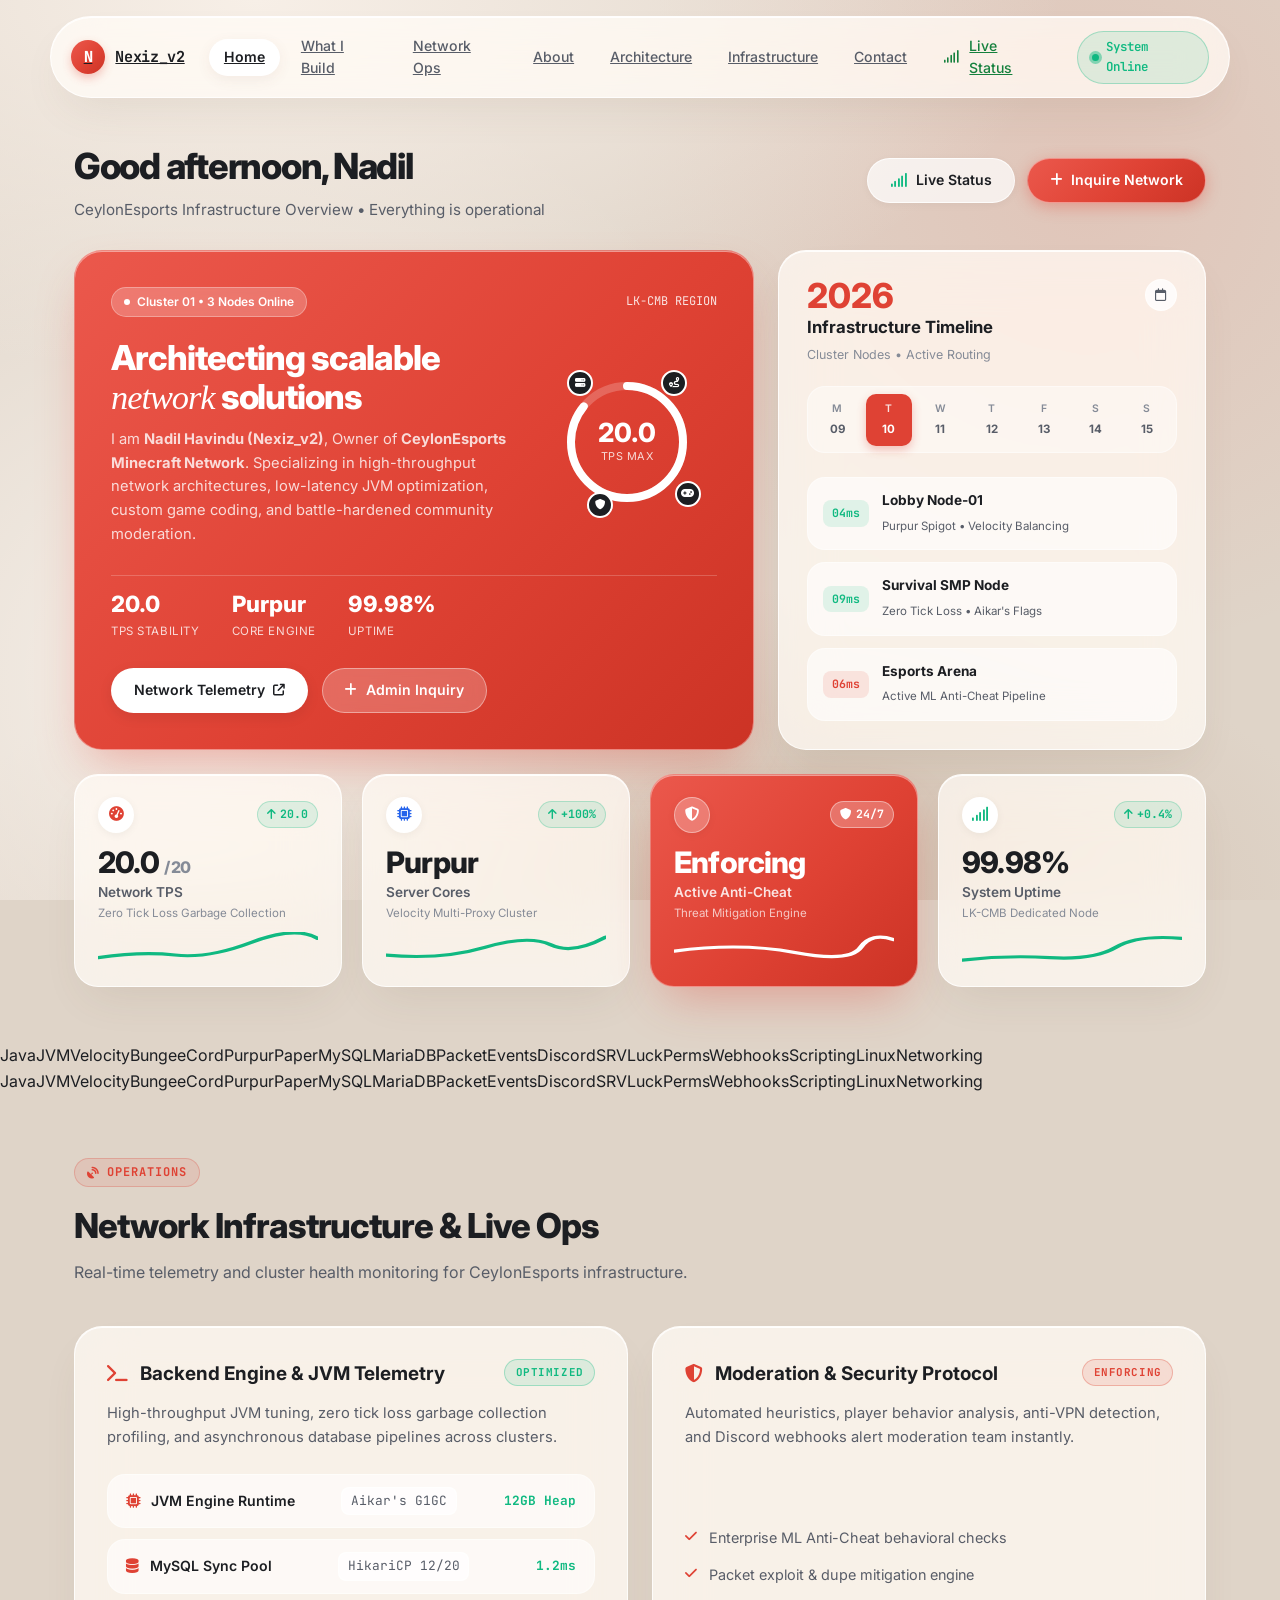
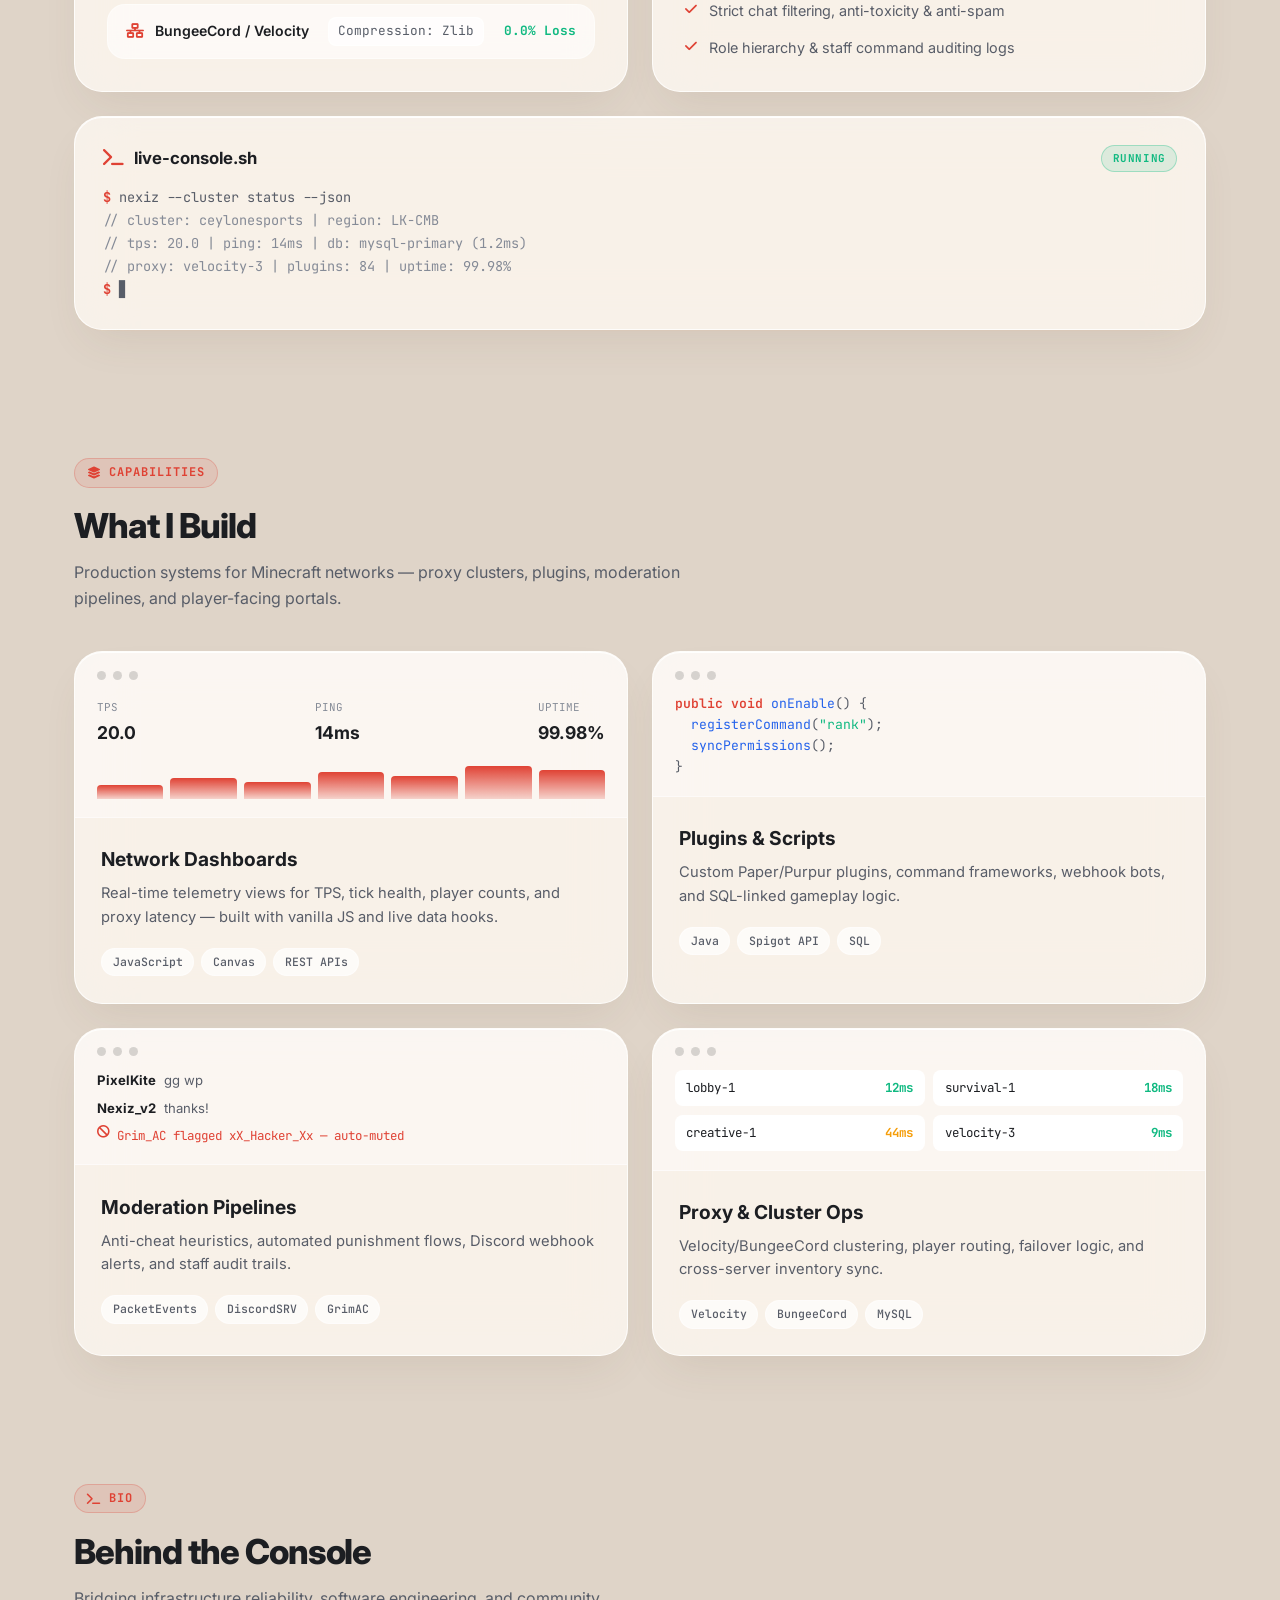
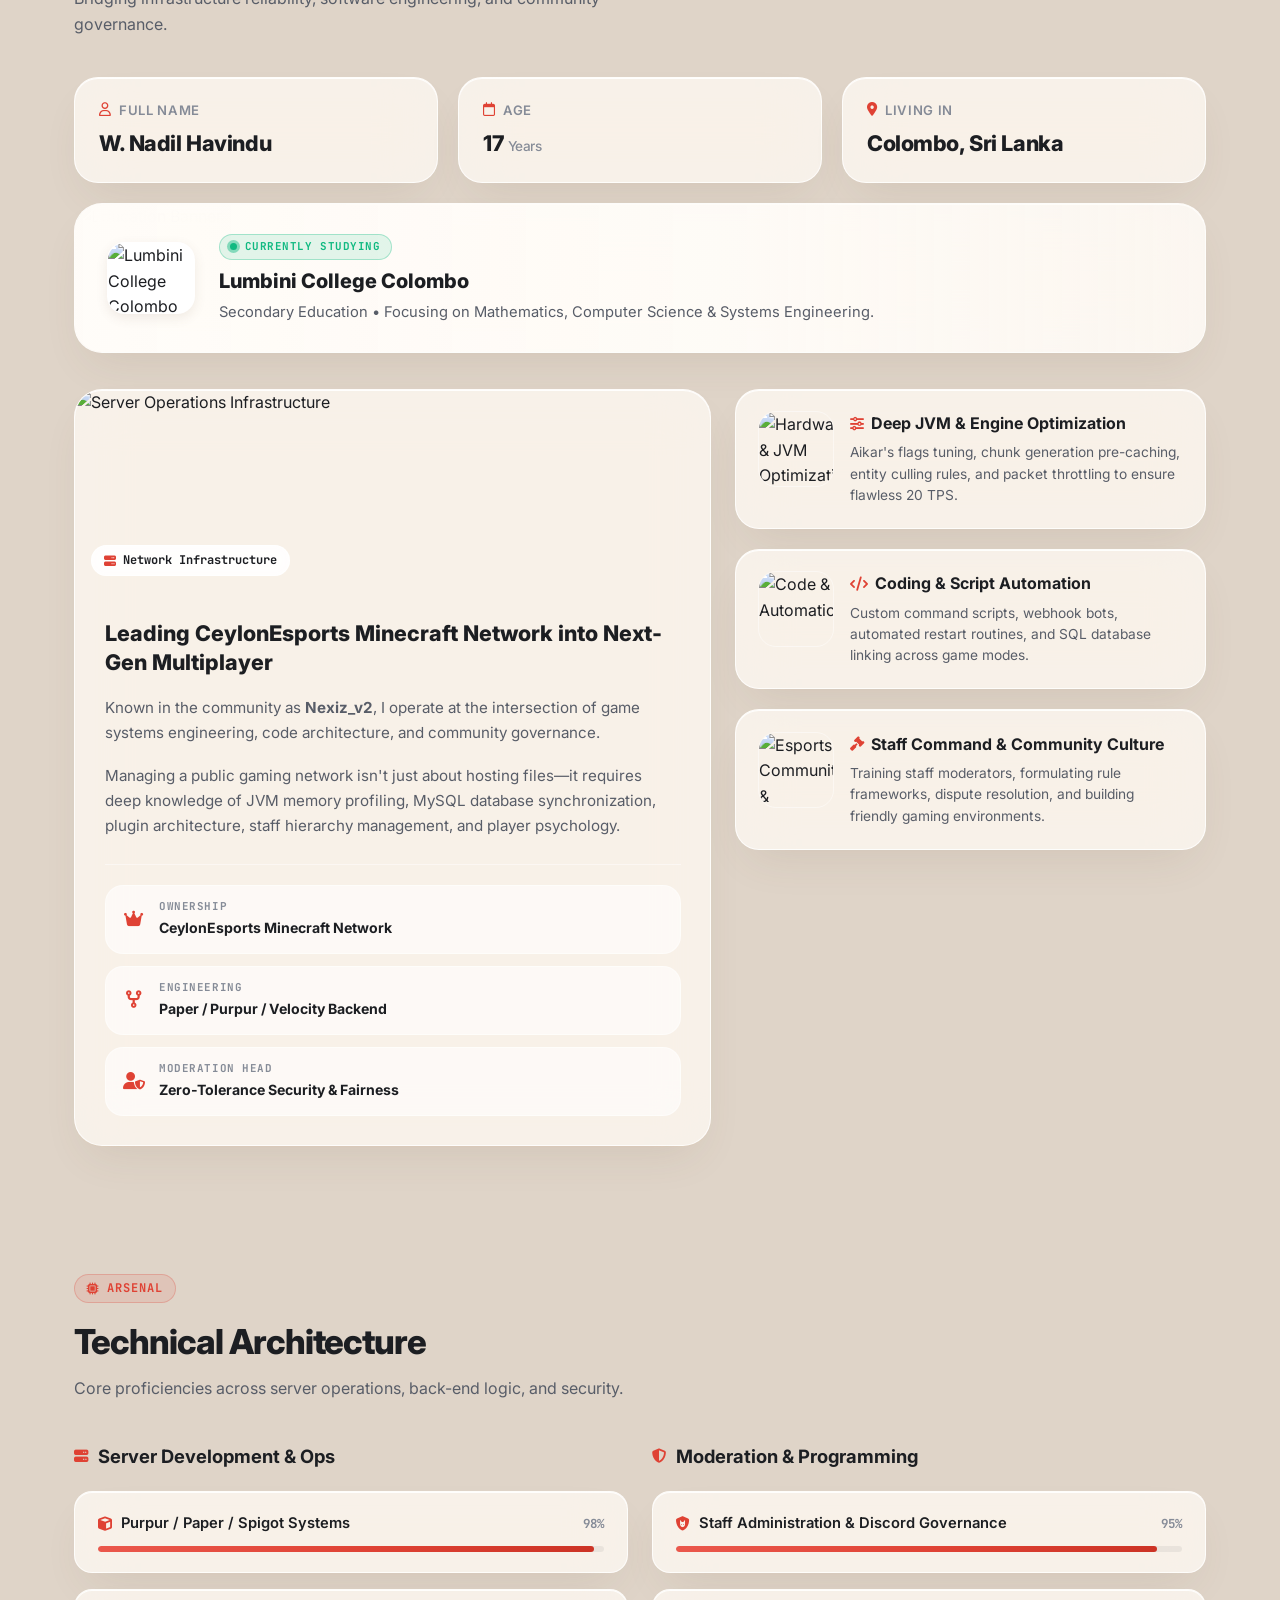
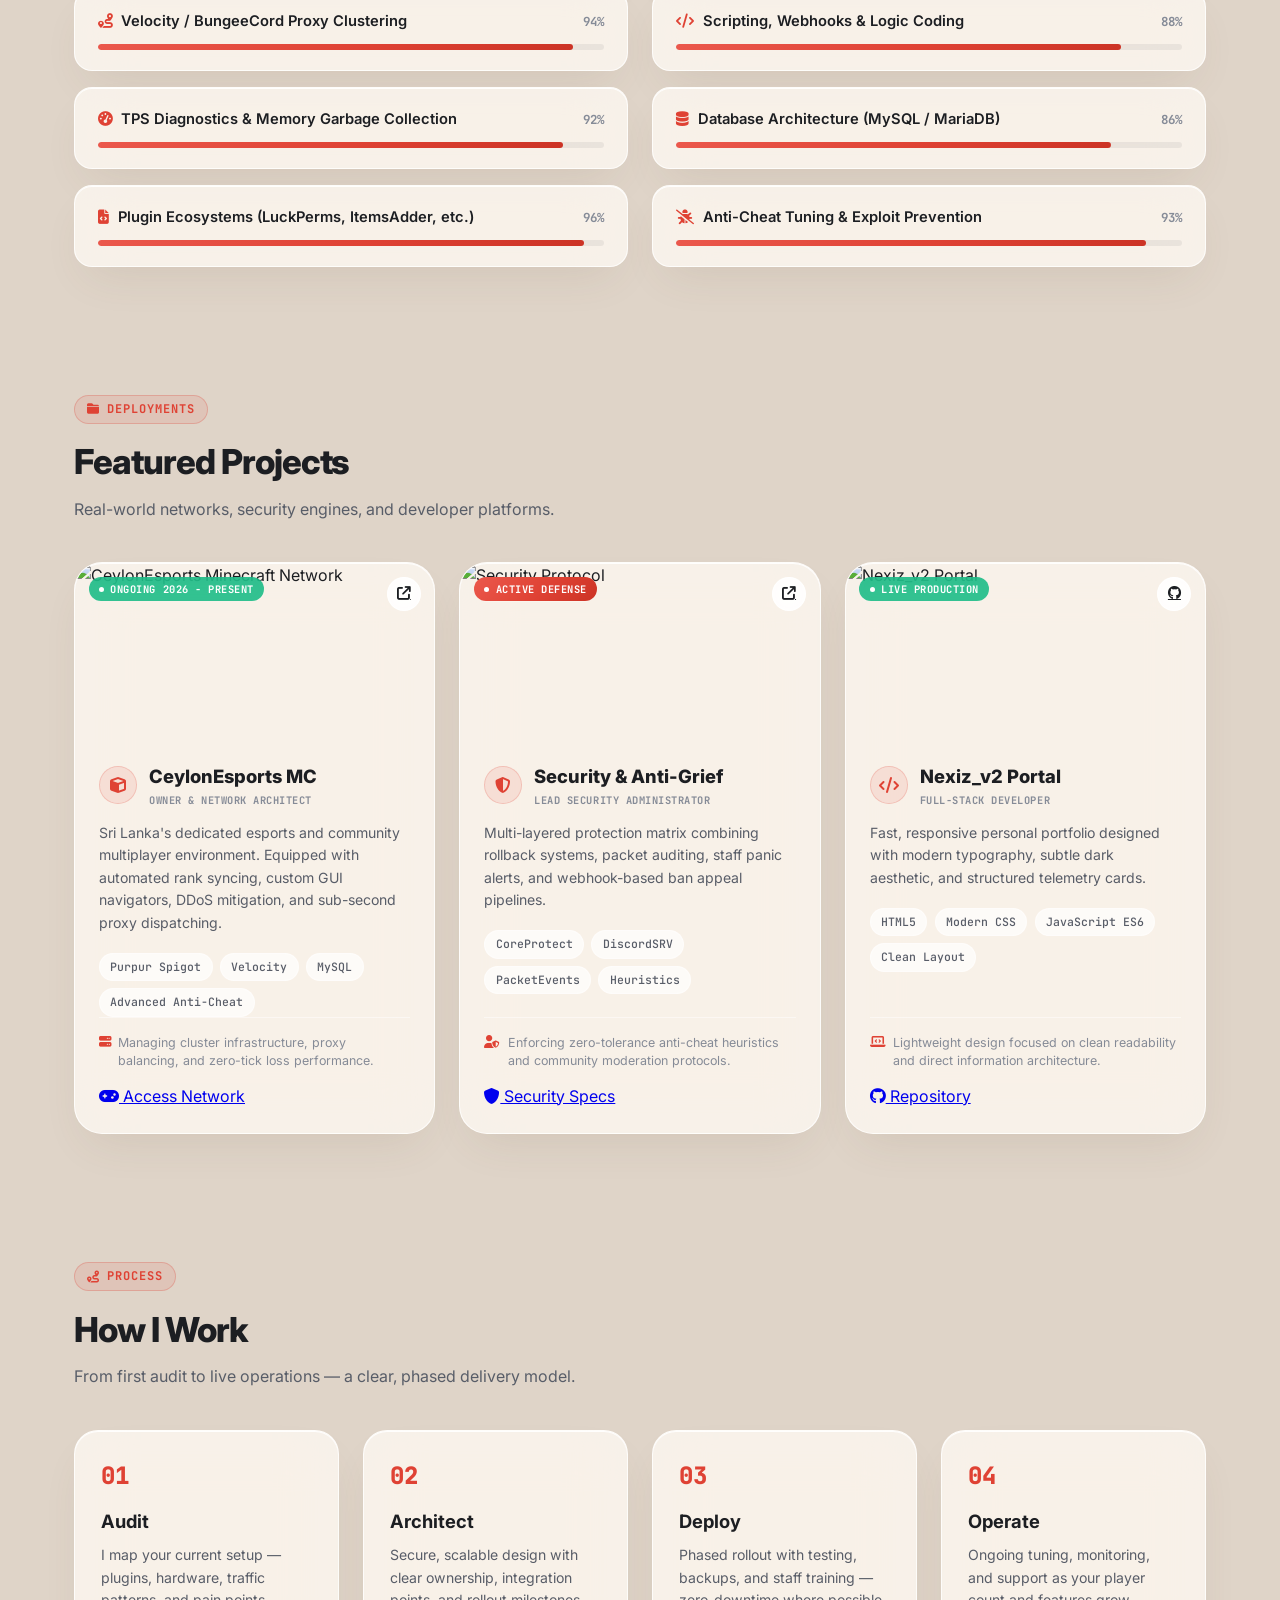
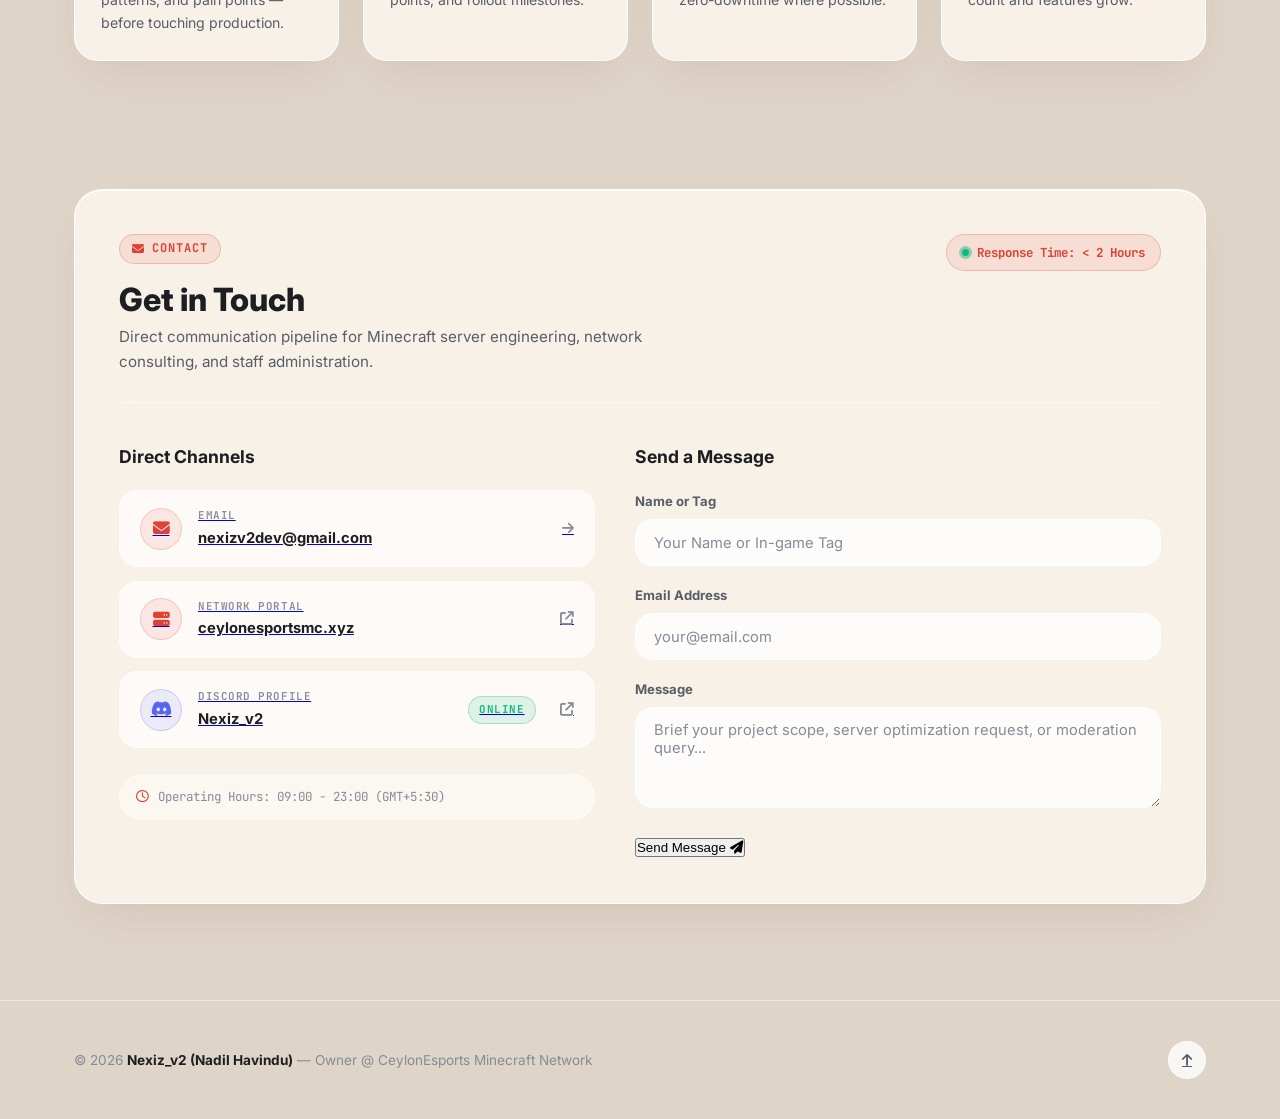
==== commit 09ab186d: "Implement VisionOS spatial warm-glass aesthetic matching reference design" ====
--- a/index.html
+++ b/index.html
@@ -51,109 +51,205 @@
     </header>
 
     <main>
-        <!-- Hero Section -->
+        <!-- Hero Section (Spatial VisionOS Layout matching Screenshot) -->
         <section class="hero" id="home">
-            <div class="container hero-container">
-                <div class="hero-content">
-                    <div class="hero-badge">
-                        <i class="fa-solid fa-terminal"></i>
-                        <span>What I Do</span>
-                    </div>
-
-                    <h1 class="hero-title">
-                        Building Robust <br>
-                        <span class="typing-text">Minecraft Networks</span>
-                    </h1>
-
-                    <p class="hero-description">
-                        I am <strong>Nadil Havindu</strong> (<span class="code-tag">Nexiz_v2</span>), Owner of <strong>CeylonEsports Minecraft Network</strong>. Specializing in high-throughput network architectures, low-latency JVM optimization, custom game coding, and battle-hardened community moderation.
-                    </p>
-
-                    <div class="hero-actions">
-                        <a href="status.html" class="btn btn-primary">
-                            <i class="fa-solid fa-server"></i>
-                            <span>Network Telemetry</span>
-                        </a>
-                        <a href="#contact" class="btn btn-secondary">
-                            <i class="fa-solid fa-shield-halved"></i>
-                            <span>Admin Inquiry</span>
-                        </a>
-                    </div>
-
-                    <!-- Telemetry Stats Strip -->
-                    <div class="telemetry-strip">
-                        <div class="stat-card">
-                            <div class="stat-header">
-                                <span class="stat-label">NETWORK TPS</span>
-                                <i class="fa-solid fa-gauge-high stat-icon"></i>
-                            </div>
-                            <div class="stat-value">20.0 <span class="stat-unit">/ 20</span></div>
-                            <div class="stat-sub">Zero Tick Loss</div>
-                        </div>
-
-                        <div class="stat-card">
-                            <div class="stat-header">
-                                <span class="stat-label">SERVER CORES</span>
-                                <i class="fa-solid fa-microchip stat-icon"></i>
-                            </div>
-                            <div class="stat-value">Purpur & Velocity</div>
-                            <div class="stat-sub">Multi-Proxy Cluster</div>
-                        </div>
-
-                        <div class="stat-card">
-                            <div class="stat-header">
-                                <span class="stat-label">MODERATION</span>
-                                <i class="fa-solid fa-shield-cat stat-icon"></i>
-                            </div>
-                            <div class="stat-value">Active Anti-Cheat</div>
-                            <div class="stat-sub">24/7 Threat Mitigation</div>
-                        </div>
-                    </div>
-                </div>
-
-                <div class="hero-visual">
-                    <div class="what-i-do-card">
-                        <div class="what-i-do-header">
-                            <i class="fa-solid fa-layer-group accent-icon"></i>
-                            <h3>What I Do</h3>
-                        </div>
-                        <div class="what-i-do-list">
-                            <div class="what-i-do-item">
-                                <i class="fa-solid fa-server"></i>
+            <div class="container">
+                <!-- VisionOS Spatial Top Header / Greeting -->
+                <div class="hero-header-row">
+                    <div>
+                        <h1 class="hero-greeting">Good afternoon, Nadil</h1>
+                        <p class="hero-sub-greeting">CeylonEsports Infrastructure Overview • Everything is operational</p>
+                    </div>
+                    <div class="hero-quick-actions">
+                        <a href="status.html" class="btn-vision-pill glass-neutral"><i class="fa-solid fa-signal" style="color: var(--emerald-green);"></i> Live Status</a>
+                        <a href="#contact" class="btn-vision-pill coral"><i class="fa-solid fa-plus"></i> Inquire Network</a>
+                    </div>
+                </div>
+
+                <!-- Main Middle Row: Signature Coral Hero Card + Right Schedule Card -->
+                <div class="hero-grid">
+                    <!-- Main Coral Frosted Card -->
+                    <div class="coral-hero-card">
+                        <div class="coral-top-row">
+                            <span class="coral-pill-badge">
+                                <span class="coral-pill-dot"></span> Cluster 01 • 3 Nodes Online
+                            </span>
+                            <span style="font-family: var(--font-mono); font-size: 0.75rem; opacity: 0.85;">LK-CMB REGION</span>
+                        </div>
+
+                        <div class="coral-card-body">
+                            <div>
+                                <h2 class="coral-card-title">Architecting scalable <em>network</em> solutions</h2>
+                                <p class="coral-card-desc">
+                                    I am <strong>Nadil Havindu (Nexiz_v2)</strong>, Owner of <strong>CeylonEsports Minecraft Network</strong>. Specializing in high-throughput network architectures, low-latency JVM optimization, custom game coding, and battle-hardened community moderation.
+                                </p>
+                            </div>
+
+                            <!-- Circular Gauge Widget (from screenshot) -->
+                            <div class="ring-widget-wrap">
+                                <div class="circular-gauge">
+                                    <svg class="gauge-svg" viewBox="0 0 140 140">
+                                        <circle class="gauge-bg-circle" cx="70" cy="70" r="56"></circle>
+                                        <circle class="gauge-progress-circle" cx="70" cy="70" r="56"></circle>
+                                    </svg>
+                                    <div class="gauge-center-text">
+                                        <div class="gauge-pct">20.0</div>
+                                        <div class="gauge-label">TPS Max</div>
+                                    </div>
+                                    <div class="gauge-node-dot node-pos-1" title="Lobby Node"><i class="fa-solid fa-server"></i></div>
+                                    <div class="gauge-node-dot node-pos-2" title="Velocity Proxy"><i class="fa-solid fa-route"></i></div>
+                                    <div class="gauge-node-dot node-pos-3" title="SMP Node"><i class="fa-solid fa-gamepad"></i></div>
+                                    <div class="gauge-node-dot node-pos-4" title="Anti-Cheat"><i class="fa-solid fa-shield"></i></div>
+                                </div>
+                            </div>
+                        </div>
+
+                        <div class="coral-stats-row">
+                            <div class="coral-mini-stat">
+                                <strong>20.0</strong>
+                                <span>TPS Stability</span>
+                            </div>
+                            <div class="coral-mini-stat">
+                                <strong>Purpur</strong>
+                                <span>Core Engine</span>
+                            </div>
+                            <div class="coral-mini-stat">
+                                <strong>99.98%</strong>
+                                <span>Uptime</span>
+                            </div>
+                        </div>
+
+                        <div class="coral-actions-row">
+                            <a href="status.html" class="btn-vision-pill white">
+                                <span>Network Telemetry</span>
+                                <i class="fa-solid fa-arrow-up-right-from-square" style="font-size: 0.75rem;"></i>
+                            </a>
+                            <a href="#contact" class="btn-vision-pill translucent">
+                                <i class="fa-solid fa-plus"></i>
+                                <span>Admin Inquiry</span>
+                            </a>
+                        </div>
+                    </div>
+
+                    <!-- Right Side Schedule / Nodes Card (from screenshot) -->
+                    <div class="side-schedule-card">
+                        <div>
+                            <div class="calendar-top-header">
                                 <div>
-                                    <strong>Server Architecture</strong>
-                                    <span>Purpur, Velocity, BungeeCord clustering</span>
-                                </div>
-                            </div>
-                            <div class="what-i-do-item">
-                                <i class="fa-solid fa-code"></i>
-                                <div>
-                                    <strong>Plugin Development</strong>
-                                    <span>Custom plugins, scripts, and SQL integration</span>
-                                </div>
-                            </div>
-                            <div class="what-i-do-item">
-                                <i class="fa-solid fa-shield-halved"></i>
-                                <div>
-                                    <strong>Moderation & Security</strong>
-                                    <span>Anti-cheat, staff tools, audit logs</span>
-                                </div>
-                            </div>
-                            <div class="what-i-do-item">
-                                <i class="fa-solid fa-chart-line"></i>
-                                <div>
-                                    <strong>Network Monitoring</strong>
-                                    <span>TPS, latency, uptime dashboards</span>
-                                </div>
-                            </div>
-                            <div class="what-i-do-item">
-                                <i class="fa-solid fa-users"></i>
-                                <div>
-                                    <strong>Community Management</strong>
-                                    <span>Staff training, rule frameworks, Discord</span>
-                                </div>
-                            </div>
-                        </div>
+                                    <div class="cal-date-big">2026</div>
+                                    <div class="cal-day-label">Infrastructure Timeline</div>
+                                    <span class="cal-sub-meta">Cluster Nodes • Active Routing</span>
+                                </div>
+                                <div class="cal-icon-btn">
+                                    <i class="fa-regular fa-calendar"></i>
+                                </div>
+                            </div>
+
+                            <!-- Mini Days Strip -->
+                            <div class="calendar-days-strip">
+                                <div class="day-chip"><span>M</span><span>09</span></div>
+                                <div class="day-chip active"><span>T</span><span>10</span></div>
+                                <div class="day-chip"><span>W</span><span>11</span></div>
+                                <div class="day-chip"><span>T</span><span>12</span></div>
+                                <div class="day-chip"><span>F</span><span>13</span></div>
+                                <div class="day-chip"><span>S</span><span>14</span></div>
+                                <div class="day-chip"><span>S</span><span>15</span></div>
+                            </div>
+
+                            <!-- Live Events / Schedule List -->
+                            <div class="schedule-events-list">
+                                <div class="schedule-event-item">
+                                    <span class="event-time-pill">04ms</span>
+                                    <div class="event-details">
+                                        <strong>Lobby Node-01</strong>
+                                        <span>Purpur Spigot • Velocity Balancing</span>
+                                    </div>
+                                </div>
+
+                                <div class="schedule-event-item">
+                                    <span class="event-time-pill">09ms</span>
+                                    <div class="event-details">
+                                        <strong>Survival SMP Node</strong>
+                                        <span>Zero Tick Loss • Aikar's Flags</span>
+                                    </div>
+                                </div>
+
+                                <div class="schedule-event-item">
+                                    <span class="event-time-pill" style="color: var(--coral-primary); background: rgba(223,66,52,0.12);">06ms</span>
+                                    <div class="event-details">
+                                        <strong>Esports Arena</strong>
+                                        <span>Active ML Anti-Cheat Pipeline</span>
+                                    </div>
+                                </div>
+                            </div>
+                        </div>
+                    </div>
+                </div>
+
+                <!-- 4-Column Spatial Metric Cards Row (Matching Screenshot Bottom Row) -->
+                <div class="spatial-metrics-row">
+                    <!-- Card 1: Active Players / TPS -->
+                    <div class="spatial-stat-card">
+                        <div class="stat-card-top">
+                            <div class="stat-icon-disc"><i class="fa-solid fa-gauge-high" style="color: var(--coral-primary);"></i></div>
+                            <span class="stat-change-chip green"><i class="fa-solid fa-arrow-up"></i> 20.0</span>
+                        </div>
+                        <div>
+                            <div class="stat-big-num">20.0 <span style="font-size: 1rem; color: var(--text-muted);">/ 20</span></div>
+                            <div class="stat-title-label">Network TPS</div>
+                            <div class="stat-sub-note">Zero Tick Loss Garbage Collection</div>
+                        </div>
+                        <svg class="stat-sparkline" viewBox="0 0 100 25" preserveAspectRatio="none">
+                            <path d="M0,20 Q20,15 35,18 T70,8 T100,5" fill="none" stroke="#10b981" stroke-width="2.5" stroke-linecap="round"></path>
+                        </svg>
+                    </div>
+
+                    <!-- Card 2: Server Cores -->
+                    <div class="spatial-stat-card">
+                        <div class="stat-card-top">
+                            <div class="stat-icon-disc"><i class="fa-solid fa-microchip" style="color: #2563eb;"></i></div>
+                            <span class="stat-change-chip green"><i class="fa-solid fa-arrow-up"></i> +100%</span>
+                        </div>
+                        <div>
+                            <div class="stat-big-num">Purpur</div>
+                            <div class="stat-title-label">Server Cores</div>
+                            <div class="stat-sub-note">Velocity Multi-Proxy Cluster</div>
+                        </div>
+                        <svg class="stat-sparkline" viewBox="0 0 100 25" preserveAspectRatio="none">
+                            <path d="M0,18 Q25,22 45,12 T75,10 T100,4" fill="none" stroke="#10b981" stroke-width="2.5" stroke-linecap="round"></path>
+                        </svg>
+                    </div>
+
+                    <!-- Card 3: Active Anti-Cheat (Signature Coral Card from Screenshot) -->
+                    <div class="spatial-stat-card coral-variant">
+                        <div class="stat-card-top">
+                            <div class="stat-icon-disc"><i class="fa-solid fa-shield-halved" style="color: #ffffff;"></i></div>
+                            <span class="stat-change-chip white-chip"><i class="fa-solid fa-shield"></i> 24/7</span>
+                        </div>
+                        <div>
+                            <div class="stat-big-num">Enforcing</div>
+                            <div class="stat-title-label">Active Anti-Cheat</div>
+                            <div class="stat-sub-note">Threat Mitigation Engine</div>
+                        </div>
+                        <svg class="stat-sparkline" viewBox="0 0 100 25" preserveAspectRatio="none">
+                            <path d="M0,15 Q30,8 55,16 T85,12 T100,6" fill="none" stroke="#ffffff" stroke-width="2.5" stroke-linecap="round"></path>
+                        </svg>
+                    </div>
+
+                    <!-- Card 4: System Uptime -->
+                    <div class="spatial-stat-card">
+                        <div class="stat-card-top">
+                            <div class="stat-icon-disc"><i class="fa-solid fa-signal" style="color: var(--emerald-green);"></i></div>
+                            <span class="stat-change-chip green"><i class="fa-solid fa-arrow-up"></i> +0.4%</span>
+                        </div>
+                        <div>
+                            <div class="stat-big-num">99.98%</div>
+                            <div class="stat-title-label">System Uptime</div>
+                            <div class="stat-sub-note">LK-CMB Dedicated Node</div>
+                        </div>
+                        <svg class="stat-sparkline" viewBox="0 0 100 25" preserveAspectRatio="none">
+                            <path d="M0,22 Q20,18 40,20 T70,12 T100,5" fill="none" stroke="#10b981" stroke-width="2.5" stroke-linecap="round"></path>
+                        </svg>
                     </div>
                 </div>
             </div>
--- a/style.css
+++ b/style.css
@@ -1,63 +1,59 @@
 ﻿/* ==========================================================================
    Nexiz_v2 - Systems & Infrastructure Engineer Portfolio
-   Design Philosophy: Senior Systems / Software Engineer Aesthetic
-   - Deep obsidian neutral palette (Linear / Vercel / Cloudflare standard)
-   - Surgical hairline borders (1px solid rgba(255, 255, 255, 0.08))
-   - Monospaced telemetry & latency badges (JetBrains Mono)
-   - Pure CSS architecture grid with radial vignette (Zero gimmicky AI canvas)
-   - High-contrast typography & authentic credential displays
+   Design: Apple VisionOS / Spatial Frosted Warm-Glass Aesthetic
+   Inspired by: Spatial Living Room UI / VisionOS Warm Neo-Glassmorphism
+   - Warm champagne/studio ambient background
+   - Translucent frosted glass cards with luminous specular borders
+   - Signature vibrant coral-red frosted hero card with circular metric gauge
+   - 4-column metric squircle cards with circular icon discs & sparklines
+   - Smooth pill buttons, squircle corners (28px radius), and clean typography
    ========================================================================== */
 
 :root {
-    /* Palette — light Oleon-style surface */
-    --bg-base: #ffffff;
-    --bg-surface: #f6f7f9;
-    --bg-card: #ffffff;
-    --bg-card-hover: #f8fafc;
-    --bg-card-active: #f1f5f9;
-    --bg-inset: #f3f5f8;
-
-    /* Hairline Borders */
-    --border-subtle: rgba(15, 23, 42, 0.07);
-    --border-default: rgba(15, 23, 42, 0.10);
-    --border-hover: rgba(15, 23, 42, 0.18);
-    --border-accent: rgba(37, 99, 235, 0.28);
+    /* Warm VisionOS Spatial Palette */
+    --bg-base: #dfd4c8;
+    --bg-surface: rgba(255, 255, 255, 0.55);
+    --bg-card: rgba(255, 252, 248, 0.72);
+    --bg-card-hover: rgba(255, 255, 255, 0.88);
+    --bg-card-subtle: rgba(255, 255, 255, 0.40);
+    --bg-coral: linear-gradient(135deg, #eb584c 0%, #df4234 55%, #cc3325 100%);
+
+    /* Luminous Glass Hairline Borders & Inner Glow */
+    --border-glass: rgba(255, 255, 255, 0.78);
+    --border-glass-subtle: rgba(255, 255, 255, 0.45);
+    --border-glass-hover: #ffffff;
+    --border-coral: rgba(255, 255, 255, 0.35);
+
+    /* Text Colors */
+    --text-primary: #1c1e22;
+    --text-secondary: #585d68;
+    --text-muted: #858b97;
+    --text-white: #ffffff;
+    --text-white-sub: rgba(255, 255, 255, 0.80);
 
     /* Accents */
-    --primary: #111111;
-    --primary-hover: #000000;
-    --primary-dim: rgba(17, 17, 17, 0.06);
-    --primary-subtle: rgba(17, 17, 17, 0.03);
-
-    --success: #15803d;
-    --success-dim: rgba(22, 163, 74, 0.10);
-    --warning: #b45309;
-    --warning-dim: rgba(217, 119, 6, 0.10);
-    --accent-blue: #2563eb;
-    --accent-blue-dim: rgba(37, 99, 235, 0.10);
-
-    /* Typography */
-    --text-primary: #0b1220;
-    --text-secondary: #5c6573;
-    --text-muted: #6b7280;
-    --text-subtle: #9aa3af;
+    --coral-primary: #df4234;
+    --coral-hover: #cc3325;
+    --coral-light: rgba(223, 66, 52, 0.12);
+    --emerald-green: #10b981;
+    --emerald-light: rgba(16, 185, 129, 0.12);
+    --amber-tag: #f59e0b;
 
     /* Metrics & Geometry */
-    --radius-xs: 4px;
-    --radius-sm: 6px;
-    --radius-md: 10px;
-    --radius-lg: 14px;
-    --radius-xl: 18px;
-    --radius-full: 9999px;
+    --radius-xs: 8px;
+    --radius-sm: 14px;
+    --radius-md: 18px;
+    --radius-lg: 24px;
+    --radius-card: 28px;
+    --radius-pill: 9999px;
 
     --font-sans: 'Inter', -apple-system, BlinkMacSystemFont, 'Segoe UI', Roboto, sans-serif;
-    --font-mono: 'JetBrains Mono', 'Fira Code', 'SF Mono', monospace;
-
-    /* Elevation */
-    --shadow-sm: 0 1px 2px rgba(15, 23, 42, 0.04);
-    --shadow-md: 0 8px 24px rgba(15, 23, 42, 0.06);
-    --shadow-lg: 0 18px 50px rgba(15, 23, 42, 0.08);
-    --inner-glow: inset 0 1px 0 rgba(255, 255, 255, 0.8);
+    --font-mono: 'JetBrains Mono', 'SF Mono', monospace;
+
+    /* Spatial Shadows */
+    --shadow-spatial: 0 20px 45px -15px rgba(110, 80, 60, 0.12), inset 0 1px 0 0 rgba(255, 255, 255, 0.9);
+    --shadow-spatial-hover: 0 28px 55px -15px rgba(110, 80, 60, 0.18), inset 0 1px 0 0 #ffffff;
+    --shadow-coral: 0 22px 50px -15px rgba(223, 66, 52, 0.40), inset 0 1px 0 0 rgba(255, 255, 255, 0.45);
 }
 
 *, *::before, *::after {
@@ -68,123 +64,60 @@
 
 html {
     scroll-behavior: smooth;
-    color-scheme: light;
 }
 
 body {
     background-color: var(--bg-base);
+    background-image: 
+        radial-gradient(ellipse 90% 60% at 20% 0%, #f7efe7 0%, rgba(247, 239, 231, 0) 70%),
+        radial-gradient(circle 800px at 85% 20%, rgba(235, 88, 76, 0.12) 0%, transparent 60%),
+        radial-gradient(circle 900px at 15% 75%, rgba(255, 250, 245, 0.7) 0%, transparent 70%),
+        radial-gradient(ellipse 80% 50% at 50% 100%, #cfbcab 0%, transparent 70%);
+    background-attachment: fixed;
     color: var(--text-primary);
     font-family: var(--font-sans);
     line-height: 1.6;
     overflow-x: hidden;
     -webkit-font-smoothing: antialiased;
     text-rendering: optimizeLegibility;
+    min-height: 100vh;
     position: relative;
-    min-height: 100vh;
-}
-
-/* Removed background grid pattern */
-
-main,
-.footer {
-    position: relative;
-    z-index: 1;
-}
-
-.ambient-glow {
-    position: fixed;
-    top: -150px;
-    left: 50%;
-    transform: translateX(-50%);
-    width: 900px;
-    height: 450px;
-    background: radial-gradient(ellipse at top, rgba(147, 197, 253, 0.15) 0%, rgba(191, 219, 254, 0.08) 45%, transparent 75%);
-    pointer-events: none;
-    z-index: 0;
-}
-
-/* Light blue accent glow */
-.ambient-glow::after {
-    content: '';
-    position: absolute;
-    top: 50%;
-    left: 50%;
-    transform: translate(-50%, -50%);
-    width: 600px;
-    height: 300px;
-    background: radial-gradient(ellipse at center, rgba(147, 197, 253, 0.12) 0%, transparent 70%);
-    pointer-events: none;
 }
 
 .container {
-    max-width: 1140px;
+    max-width: 1180px;
     margin: 0 auto;
     padding: 0 1.5rem;
     position: relative;
     z-index: 1;
 }
 
-/* Typography Defaults */
-h1, h2, h3, h4, h5, h6 {
-    color: var(--text-primary);
-    font-weight: 700;
-    letter-spacing: -0.025em;
-    line-height: 1.25;
-}
-
-.section-title {
-    background: linear-gradient(135deg, #1e3a8a 0%, #2563eb 50%, #60a5fa 100%);
-    -webkit-background-clip: text;
-    background-clip: text;
-    -webkit-text-fill-color: transparent;
-}
-
-.section-subtitle {
-    color: var(--text-secondary);
-}
-
-.section-subtitle strong {
-    color: #2563eb;
-    font-weight: 600;
-}
-
-p {
-    color: var(--text-secondary);
-}
-
-a {
-    color: inherit;
-    text-decoration: none;
-    transition: all 0.15s ease;
-}
-
-a:hover {
-    color: #2563eb;
-}
-
 /* ==========================================================================
-   Navigation Bar
+   Navigation Bar (Floating Spatial Frosted Capsule)
    ========================================================================== */
 .navbar {
     position: sticky;
-    top: 0;
+    top: 1rem;
     width: 100%;
     z-index: 1000;
-    background: rgba(255, 255, 255, 0.86);
-    backdrop-filter: blur(16px);
-    -webkit-backdrop-filter: blur(16px);
-    border-bottom: 1px solid var(--border-subtle);
-    transition: border-color 0.2s ease, background 0.2s ease;
+    padding: 0 1.5rem;
+    margin-bottom: 2rem;
 }
 
 .nav-container {
-    max-width: 1140px;
+    max-width: 1180px;
     margin: 0 auto;
-    padding: 0.85rem 1.5rem;
+    padding: 0.65rem 1.25rem;
     display: flex;
     align-items: center;
     justify-content: space-between;
     gap: 1.5rem;
+    background: rgba(255, 252, 248, 0.75);
+    backdrop-filter: blur(24px) saturate(180%);
+    -webkit-backdrop-filter: blur(24px) saturate(180%);
+    border: 1px solid var(--border-glass);
+    border-radius: var(--radius-pill);
+    box-shadow: var(--shadow-spatial);
 }
 
 .logo {
@@ -198,41 +131,40 @@
 }
 
 .logo-mark {
-    width: 32px;
-    height: 32px;
-    background: linear-gradient(135deg, #3b82f6 0%, #1d4ed8 100%);
-    border: none;
+    width: 34px;
+    height: 34px;
+    background: var(--bg-coral);
     border-radius: 50%;
     display: flex;
     align-items: center;
     justify-content: center;
     font-family: var(--font-mono);
-    font-weight: 700;
-    font-size: 0.9rem;
+    font-weight: 800;
+    font-size: 0.95rem;
     color: #ffffff;
-    box-shadow: none;
+    box-shadow: 0 4px 10px rgba(223, 66, 52, 0.3);
 }
 
 .logo-text {
     font-family: var(--font-mono);
     font-size: 0.95rem;
-    font-weight: 600;
+    font-weight: 700;
     color: var(--text-primary);
 }
 
 .nav-links {
     display: flex;
     align-items: center;
-    gap: 0.4rem;
+    gap: 0.35rem;
 }
 
 .nav-item {
     font-size: 0.88rem;
     font-weight: 500;
     color: var(--text-secondary);
-    padding: 0.45rem 0.8rem;
-    border-radius: var(--radius-sm);
-    transition: all 0.15s ease;
+    padding: 0.45rem 0.95rem;
+    border-radius: var(--radius-pill);
+    transition: all 0.2s ease;
     display: inline-flex;
     align-items: center;
     gap: 0.4rem;
@@ -240,21 +172,20 @@
 
 .nav-item:hover {
     color: var(--text-primary);
-    background: linear-gradient(135deg, rgba(219, 234, 254, 0.7) 0%, rgba(191, 219, 254, 0.5) 100%);
+    background: rgba(255, 255, 255, 0.6);
 }
 
 .nav-item.active {
     color: var(--text-primary);
-    background: linear-gradient(135deg, rgba(219, 234, 254, 0.9) 0%, rgba(191, 219, 254, 0.7) 100%);
-    border: 1px solid rgba(147, 197, 253, 0.3);
-    box-shadow: 0 2px 8px rgba(147, 197, 253, 0.2);
-}
-
-/* Nav Actions & Status */
+    background: #ffffff;
+    font-weight: 600;
+    box-shadow: 0 4px 14px rgba(110, 80, 60, 0.08);
+}
+
 .nav-actions {
     display: flex;
     align-items: center;
-    gap: 0.85rem;
+    gap: 0.75rem;
 }
 
 .status-badge {
@@ -263,19 +194,18 @@
     gap: 0.45rem;
     font-size: 0.78rem;
     font-family: var(--font-mono);
-    font-weight: 500;
-    padding: 0.35rem 0.75rem;
-    background: linear-gradient(135deg, rgba(220, 252, 231, 0.9) 0%, rgba(187, 247, 208, 0.7) 100%);
-    border: 1px solid rgba(34, 197, 94, 0.3);
-    color: #15803d;
-    border-radius: var(--radius-full);
-    box-shadow: 0 2px 8px rgba(34, 197, 94, 0.2);
+    font-weight: 600;
+    padding: 0.35rem 0.85rem;
+    background: rgba(16, 185, 129, 0.12);
+    border: 1px solid rgba(16, 185, 129, 0.3);
+    color: var(--emerald-green);
+    border-radius: var(--radius-pill);
 }
 
 .status-dot {
-    width: 6px;
-    height: 6px;
-    background-color: #10b981;
+    width: 7px;
+    height: 7px;
+    background-color: var(--emerald-green);
     border-radius: 50%;
     position: relative;
 }
@@ -286,363 +216,613 @@
     inset: -3px;
     border-radius: 50%;
     background-color: rgba(16, 185, 129, 0.45);
-    animation: statusPulse 2s cubic-bezier(0.4, 0, 0.6, 1) infinite;
-}
-
-@keyframes statusPulse {
+    animation: pulseDot 2s infinite;
+}
+
+@keyframes pulseDot {
     0%, 100% { transform: scale(1); opacity: 0.8; }
     50% { transform: scale(2.2); opacity: 0; }
 }
 
 .menu-toggle {
     display: none;
-    background: transparent;
-    border: 1px solid var(--border-default);
-    color: var(--text-primary);
-    padding: 0.5rem;
-    border-radius: var(--radius-sm);
+    background: rgba(255, 255, 255, 0.7);
+    border: 1px solid var(--border-glass);
+    color: var(--text-primary);
+    padding: 0.5rem 0.65rem;
+    border-radius: var(--radius-pill);
     cursor: pointer;
     font-size: 1rem;
 }
 
 /* ==========================================================================
-   Buttons
+   Buttons & VisionOS Pills
    ========================================================================== */
-.btn {
+.btn-vision-pill {
     display: inline-flex;
     align-items: center;
     justify-content: center;
     gap: 0.55rem;
-    padding: 0.68rem 1.25rem;
-    border-radius: 999px;
+    padding: 0.65rem 1.35rem;
+    border-radius: var(--radius-pill);
     font-size: 0.88rem;
     font-weight: 600;
     cursor: pointer;
-    transition: all 0.16s ease;
-    border: 1px solid transparent;
-    font-family: var(--font-sans);
-}
-
-.btn-primary {
-    background: var(--primary);
+    transition: all 0.2s cubic-bezier(0.16, 1, 0.3, 1);
+    text-decoration: none;
+}
+
+.btn-vision-pill.white {
+    background: #ffffff;
+    color: var(--text-primary);
+    border: 1px solid rgba(255, 255, 255, 0.9);
+    box-shadow: 0 4px 14px rgba(0, 0, 0, 0.08);
+}
+
+.btn-vision-pill.white:hover {
+    transform: translateY(-2px);
+    box-shadow: 0 8px 20px rgba(0, 0, 0, 0.12);
+}
+
+.btn-vision-pill.translucent {
+    background: rgba(255, 255, 255, 0.22);
+    backdrop-filter: blur(8px);
     color: #ffffff;
-    border-color: rgba(255, 255, 255, 0.15);
-    box-shadow: 0 1px 2px rgba(0, 0, 0, 0.12);
+    border: 1px solid rgba(255, 255, 255, 0.4);
+}
+
+.btn-vision-pill.translucent:hover {
+    background: rgba(255, 255, 255, 0.35);
+    transform: translateY(-2px);
+}
+
+.btn-vision-pill.coral {
+    background: var(--bg-coral);
+    color: #ffffff;
+    border: 1px solid rgba(255, 255, 255, 0.4);
+    box-shadow: 0 4px 15px rgba(223, 66, 52, 0.35);
+}
+
+.btn-vision-pill.coral:hover {
+    transform: translateY(-2px);
+    box-shadow: 0 8px 25px rgba(223, 66, 52, 0.5);
+}
+
+.btn-vision-pill.glass-neutral {
+    background: rgba(255, 255, 255, 0.7);
+    color: var(--text-primary);
+    border: 1px solid var(--border-glass);
+    box-shadow: 0 2px 8px rgba(0, 0, 0, 0.04);
+}
+
+.btn-vision-pill.glass-neutral:hover {
+    background: #ffffff;
+    transform: translateY(-2px);
+    box-shadow: 0 6px 16px rgba(0, 0, 0, 0.08);
+}
+
+/* ==========================================================================
+   Hero Greeting & Spatial Dashboard Layout
+   ========================================================================== */
+.hero {
+    padding: 1.5rem 0 3.5rem;
+    position: relative;
+}
+
+.hero-header-row {
+    display: flex;
+    align-items: center;
+    justify-content: space-between;
+    margin-bottom: 1.75rem;
+}
+
+.hero-greeting {
+    font-size: 2.25rem;
+    font-weight: 800;
+    letter-spacing: -0.035em;
+    color: var(--text-primary);
+}
+
+.hero-sub-greeting {
+    font-size: 0.95rem;
+    color: var(--text-secondary);
+    margin-top: 0.15rem;
+}
+
+.hero-quick-actions {
+    display: flex;
+    align-items: center;
+    gap: 0.75rem;
+}
+
+.hero-grid {
+    display: grid;
+    grid-template-columns: 1.35fr 0.85fr;
+    gap: 1.5rem;
+    margin-bottom: 1.5rem;
+}
+
+/* ==========================================================================
+   Signature Coral-Red Frosted Hero Card (Centerpiece)
+   ========================================================================== */
+.coral-hero-card {
+    background: var(--bg-coral);
+    border: 1px solid var(--border-coral);
+    border-radius: var(--radius-card);
+    padding: 2.25rem;
+    box-shadow: var(--shadow-coral);
+    color: #ffffff;
+    display: flex;
+    flex-direction: column;
+    justify-content: space-between;
     position: relative;
     overflow: hidden;
-}
-
-.btn-primary::before {
-    content: '';
-    position: absolute;
-    top: 0;
-    left: -100%;
+    transition: transform 0.25s cubic-bezier(0.16, 1, 0.3, 1), box-shadow 0.25s ease;
+}
+
+.coral-hero-card:hover {
+    transform: translateY(-4px);
+    box-shadow: 0 30px 60px -15px rgba(223, 66, 52, 0.55);
+}
+
+.coral-top-row {
+    display: flex;
+    align-items: center;
+    justify-content: space-between;
+    margin-bottom: 1.25rem;
+}
+
+.coral-pill-badge {
+    display: inline-flex;
+    align-items: center;
+    gap: 0.45rem;
+    background: rgba(255, 255, 255, 0.22);
+    backdrop-filter: blur(8px);
+    border: 1px solid rgba(255, 255, 255, 0.3);
+    padding: 0.25rem 0.75rem;
+    border-radius: var(--radius-pill);
+    font-size: 0.75rem;
+    font-weight: 600;
+    color: #ffffff;
+}
+
+.coral-pill-dot {
+    width: 6px;
+    height: 6px;
+    background: #ffffff;
+    border-radius: 50%;
+}
+
+.coral-card-body {
+    display: grid;
+    grid-template-columns: 1fr 180px;
+    gap: 1.5rem;
+    align-items: center;
+    margin-bottom: 1.75rem;
+}
+
+.coral-card-title {
+    font-size: 2.15rem;
+    font-weight: 800;
+    line-height: 1.15;
+    letter-spacing: -0.03em;
+    color: #ffffff;
+    margin-bottom: 0.65rem;
+}
+
+.coral-card-title em {
+    font-style: italic;
+    font-family: serif;
+    font-weight: 400;
+}
+
+.coral-card-desc {
+    font-size: 0.92rem;
+    line-height: 1.6;
+    color: var(--text-white-sub);
+}
+
+/* Circular Metric Gauge (Matching 68% Ring in Screenshot) */
+.ring-widget-wrap {
+    display: flex;
+    flex-direction: column;
+    align-items: center;
+    justify-content: center;
+    position: relative;
+}
+
+.circular-gauge {
+    position: relative;
+    width: 140px;
+    height: 140px;
+    display: flex;
+    align-items: center;
+    justify-content: center;
+}
+
+.gauge-svg {
     width: 100%;
     height: 100%;
-    background: linear-gradient(90deg, transparent, rgba(147, 197, 253, 0.3), transparent);
-    transition: left 0.5s ease;
-}
-
-.btn-primary:hover::before {
-    left: 100%;
-}
-
-.btn-primary:hover {
-    background: var(--primary-hover);
-    transform: translateY(-1px);
-    box-shadow: 0 8px 24px rgba(147, 197, 253, 0.3);
-}
-
-.btn-secondary {
+    transform: rotate(-90deg);
+}
+
+.gauge-bg-circle {
+    fill: none;
+    stroke: rgba(255, 255, 255, 0.2);
+    stroke-width: 8;
+}
+
+.gauge-progress-circle {
+    fill: none;
+    stroke: #ffffff;
+    stroke-width: 8;
+    stroke-linecap: round;
+    stroke-dasharray: 377;
+    stroke-dashoffset: 75; /* 80% circle matching the screenshot */
+    transition: stroke-dashoffset 1s ease;
+}
+
+.gauge-center-text {
+    position: absolute;
+    text-align: center;
+}
+
+.gauge-pct {
+    font-size: 1.65rem;
+    font-weight: 800;
+    color: #ffffff;
+    line-height: 1;
+}
+
+.gauge-label {
+    font-size: 0.68rem;
+    text-transform: uppercase;
+    letter-spacing: 0.05em;
+    color: var(--text-white-sub);
+    margin-top: 0.15rem;
+}
+
+/* Surrounding Node Avatar Dots */
+.gauge-node-dot {
+    position: absolute;
+    width: 26px;
+    height: 26px;
+    border-radius: 50%;
+    border: 2px solid #ffffff;
+    background: #1c1e22;
+    display: flex;
+    align-items: center;
+    justify-content: center;
+    color: #ffffff;
+    font-size: 0.65rem;
+}
+
+.node-pos-1 { top: -2px; left: 10px; }
+.node-pos-2 { top: -2px; right: 10px; }
+.node-pos-3 { bottom: 5px; right: -4px; }
+.node-pos-4 { bottom: -6px; left: 30px; }
+
+/* Coral Quick Stat Strip */
+.coral-stats-row {
+    display: flex;
+    align-items: center;
+    gap: 2rem;
+    margin-bottom: 1.5rem;
+    padding-top: 1rem;
+    border-top: 1px solid rgba(255, 255, 255, 0.2);
+}
+
+.coral-mini-stat strong {
+    font-size: 1.4rem;
+    font-weight: 800;
+    display: block;
+    line-height: 1.1;
+}
+
+.coral-mini-stat span {
+    font-size: 0.72rem;
+    color: var(--text-white-sub);
+    text-transform: uppercase;
+    letter-spacing: 0.05em;
+}
+
+.coral-actions-row {
+    display: flex;
+    align-items: center;
+    gap: 0.85rem;
+}
+
+/* ==========================================================================
+   Side Card: Live Ops / Calendar / Schedule Widget
+   ========================================================================== */
+.side-schedule-card {
     background: var(--bg-card);
-    color: var(--text-primary);
-    border: 1px solid var(--border-default);
-    box-shadow: var(--inner-glow);
-}
-
-.btn-secondary:hover {
-    background: var(--bg-card-hover);
-    border-color: var(--border-hover);
-    transform: translateY(-1px);
-}
-
-.btn-sm {
-    padding: 0.45rem 0.9rem;
-    font-size: 0.82rem;
-    border-radius: 999px;
-}
-
-.btn-block {
-    width: 100%;
+    backdrop-filter: blur(28px) saturate(180%);
+    -webkit-backdrop-filter: blur(28px) saturate(180%);
+    border: 1px solid var(--border-glass);
+    border-radius: var(--radius-card);
+    padding: 1.75rem;
+    box-shadow: var(--shadow-spatial);
+    display: flex;
+    flex-direction: column;
+    justify-content: space-between;
+    transition: transform 0.25s cubic-bezier(0.16, 1, 0.3, 1), box-shadow 0.25s ease;
+}
+
+.side-schedule-card:hover {
+    transform: translateY(-4px);
+    box-shadow: var(--shadow-spatial-hover);
+}
+
+.calendar-top-header {
+    display: flex;
+    align-items: flex-start;
+    justify-content: space-between;
+    margin-bottom: 1.25rem;
+}
+
+.cal-date-big {
+    font-size: 2.15rem;
+    font-weight: 800;
+    color: var(--coral-primary);
+    line-height: 1;
+}
+
+.cal-day-label {
+    font-size: 1.05rem;
+    font-weight: 700;
+    color: var(--text-primary);
+}
+
+.cal-sub-meta {
+    font-size: 0.78rem;
+    color: var(--text-muted);
+}
+
+.cal-icon-btn {
+    width: 32px;
+    height: 32px;
+    border-radius: 50%;
+    background: rgba(255, 255, 255, 0.8);
+    border: 1px solid var(--border-glass-subtle);
+    display: flex;
+    align-items: center;
+    justify-content: center;
+    color: var(--text-secondary);
+    font-size: 0.8rem;
+}
+
+/* Mini Days Strip (Matching M 09, T 10, W 11...) */
+.calendar-days-strip {
+    display: flex;
+    justify-content: space-between;
+    gap: 0.35rem;
+    margin-bottom: 1.5rem;
+    background: rgba(255, 255, 255, 0.4);
+    padding: 0.4rem;
+    border-radius: var(--radius-md);
+    border: 1px solid var(--border-glass-subtle);
+}
+
+.day-chip {
+    flex: 1;
+    display: flex;
+    flex-direction: column;
+    align-items: center;
+    padding: 0.45rem 0.2rem;
+    border-radius: 10px;
+    font-size: 0.72rem;
+    color: var(--text-secondary);
+}
+
+.day-chip span:first-child {
+    font-size: 0.65rem;
+    font-weight: 600;
+    color: var(--text-muted);
+}
+
+.day-chip span:last-child {
+    font-weight: 700;
+    margin-top: 0.15rem;
+}
+
+.day-chip.active {
+    background: var(--coral-primary);
+    color: #ffffff;
+    box-shadow: 0 4px 10px rgba(223, 66, 52, 0.3);
+}
+
+.day-chip.active span:first-child {
+    color: rgba(255, 255, 255, 0.85);
+}
+
+/* Event List / Live Ops Nodes */
+.schedule-events-list {
+    display: flex;
+    flex-direction: column;
+    gap: 0.75rem;
+}
+
+.schedule-event-item {
+    display: flex;
+    align-items: center;
+    gap: 0.85rem;
+    background: rgba(255, 255, 255, 0.6);
+    border: 1px solid var(--border-glass-subtle);
+    padding: 0.75rem 0.95rem;
+    border-radius: var(--radius-md);
+    transition: all 0.18s ease;
+}
+
+.schedule-event-item:hover {
+    background: #ffffff;
+    border-color: var(--border-glass);
+    transform: translateX(2px);
+}
+
+.event-time-pill {
+    font-family: var(--font-mono);
+    font-size: 0.72rem;
+    font-weight: 700;
+    padding: 0.25rem 0.55rem;
+    border-radius: var(--radius-xs);
+    background: rgba(16, 185, 129, 0.12);
+    color: var(--emerald-green);
+}
+
+.event-details strong {
+    display: block;
+    font-size: 0.85rem;
+    color: var(--text-primary);
+}
+
+.event-details span {
+    font-size: 0.72rem;
+    color: var(--text-secondary);
 }
 
 /* ==========================================================================
-   Hero Section
+   4-Column Metric Squircle Cards (Matching Bottom Row from Screenshot)
    ========================================================================== */
-.hero {
-    padding: 5rem 0 3.5rem;
-    position: relative;
-    border-bottom: 1px solid var(--border-subtle);
-}
-
-.hero-container {
+.spatial-metrics-row {
     display: grid;
-    grid-template-columns: 1.25fr 0.85fr;
-    gap: 3.5rem;
-    align-items: center;
-}
-
-.hero-content {
+    grid-template-columns: repeat(4, 1fr);
+    gap: 1.25rem;
+}
+
+.spatial-stat-card {
+    background: var(--bg-card);
+    backdrop-filter: blur(28px) saturate(180%);
+    -webkit-backdrop-filter: blur(28px) saturate(180%);
+    border: 1px solid var(--border-glass);
+    border-radius: var(--radius-lg);
+    padding: 1.35rem 1.45rem;
+    box-shadow: var(--shadow-spatial);
     display: flex;
     flex-direction: column;
-    gap: 1.4rem;
-}
-
-.hero-badge {
-    display: inline-flex;
-    align-items: center;
-    gap: 0.5rem;
-    font-family: var(--font-mono);
-    font-size: 0.76rem;
-    font-weight: 500;
-    color: var(--text-secondary);
-    background: linear-gradient(135deg, rgba(219, 234, 254, 0.8) 0%, rgba(191, 219, 254, 0.6) 100%);
-    border: 1px solid rgba(147, 197, 253, 0.3);
-    padding: 0.35rem 0.8rem;
-    border-radius: var(--radius-full);
-    width: fit-content;
-    box-shadow: var(--inner-glow), 0 2px 12px rgba(147, 197, 253, 0.2);
-}
-
-.hero-badge i {
-    color: var(--primary);
-    font-size: 0.8rem;
-}
-
-.hero-title {
-    font-size: 2.85rem;
-    font-weight: 800;
-    letter-spacing: -0.035em;
-    line-height: 1.15;
-    color: var(--text-primary);
-}
-
-.hero-title .typing-text,
-.hero-title .hero-highlight {
-    color: #2563eb;
-    background: linear-gradient(90deg, #1e3a8a 0%, #2563eb 55%, #60a5fa 100%);
-    -webkit-background-clip: text;
-    background-clip: text;
-    -webkit-text-fill-color: transparent;
-}
-
-.hero-description {
-    font-size: 1.05rem;
-    color: var(--text-secondary);
-    line-height: 1.7;
-    max-width: 580px;
-}
-
-.hero-description strong {
-    color: var(--text-primary);
-    font-weight: 600;
-}
-
-.code-tag {
-    font-family: var(--font-mono);
-    background: rgba(37, 99, 235, 0.08);
-    border: 1px solid rgba(37, 99, 235, 0.16);
-    color: #1d4ed8;
-    padding: 0.15rem 0.45rem;
-    border-radius: var(--radius-xs);
-    font-size: 0.88em;
-}
-
-.hero-actions {
-    display: flex;
-    align-items: center;
-    gap: 0.85rem;
-    margin-top: 0.3rem;
-}
-
-/* Telemetry Strip */
-.telemetry-strip {
-    display: grid;
-    grid-template-columns: repeat(3, 1fr);
-    gap: 0.85rem;
-    margin-top: 1.25rem;
-    padding-top: 1.5rem;
-    border-top: 1px solid var(--border-subtle);
-}
-
-.stat-card {
-    background: var(--bg-card);
-    border: 1px solid var(--border-subtle);
-    border-radius: var(--radius-md);
-    padding: 0.95rem 1.1rem;
-    box-shadow: var(--inner-glow);
-    transition: all 0.18s ease;
+    justify-content: space-between;
+    transition: transform 0.25s cubic-bezier(0.16, 1, 0.3, 1), box-shadow 0.25s ease;
+    min-height: 160px;
     position: relative;
     overflow: hidden;
 }
 
-.stat-card::before {
-    content: '';
-    position: absolute;
-    top: 0;
-    left: 0;
+.spatial-stat-card:hover {
+    transform: translateY(-4px);
+    box-shadow: var(--shadow-spatial-hover);
+}
+
+/* Signature Coral Stat Card (Card 3 in Screenshot) */
+.spatial-stat-card.coral-variant {
+    background: var(--bg-coral);
+    border: 1px solid var(--border-coral);
+    box-shadow: var(--shadow-coral);
+    color: #ffffff;
+}
+
+.spatial-stat-card.coral-variant:hover {
+    box-shadow: 0 28px 55px -15px rgba(223, 66, 52, 0.55);
+}
+
+.stat-card-top {
+    display: flex;
+    align-items: center;
+    justify-content: space-between;
+    margin-bottom: 0.85rem;
+}
+
+.stat-icon-disc {
+    width: 36px;
+    height: 36px;
+    border-radius: 50%;
+    background: #ffffff;
+    border: 1px solid var(--border-glass);
+    display: flex;
+    align-items: center;
+    justify-content: center;
+    color: var(--text-primary);
+    font-size: 0.9rem;
+    box-shadow: 0 2px 8px rgba(0, 0, 0, 0.05);
+}
+
+.coral-variant .stat-icon-disc {
+    background: rgba(255, 255, 255, 0.25);
+    border-color: rgba(255, 255, 255, 0.4);
+    color: #ffffff;
+}
+
+.stat-change-chip {
+    font-family: var(--font-mono);
+    font-size: 0.72rem;
+    font-weight: 700;
+    padding: 0.2rem 0.55rem;
+    border-radius: var(--radius-pill);
+    display: inline-flex;
+    align-items: center;
+    gap: 0.25rem;
+}
+
+.stat-change-chip.green {
+    background: rgba(16, 185, 129, 0.12);
+    color: var(--emerald-green);
+    border: 1px solid rgba(16, 185, 129, 0.25);
+}
+
+.stat-change-chip.white-chip {
+    background: rgba(255, 255, 255, 0.25);
+    color: #ffffff;
+    border: 1px solid rgba(255, 255, 255, 0.4);
+}
+
+.stat-big-num {
+    font-size: 1.85rem;
+    font-weight: 800;
+    letter-spacing: -0.03em;
+    line-height: 1.1;
+    color: var(--text-primary);
+}
+
+.coral-variant .stat-big-num {
+    color: #ffffff;
+}
+
+.stat-title-label {
+    font-size: 0.85rem;
+    font-weight: 600;
+    color: var(--text-secondary);
+    margin-top: 0.2rem;
+}
+
+.coral-variant .stat-title-label {
+    color: rgba(255, 255, 255, 0.85);
+}
+
+.stat-sub-note {
+    font-size: 0.72rem;
+    color: var(--text-muted);
+}
+
+.coral-variant .stat-sub-note {
+    color: rgba(255, 255, 255, 0.7);
+}
+
+/* Sparkline SVG at Card Bottom */
+.stat-sparkline {
     width: 100%;
-    height: 100%;
-    background: linear-gradient(135deg, rgba(219, 234, 254, 0.3) 0%, transparent 50%);
-    opacity: 0;
-    transition: opacity 0.3s ease;
-}
-
-.stat-card:hover::before {
-    opacity: 1;
-}
-
-.stat-card:hover {
-    border-color: rgba(147, 197, 253, 0.4);
-    background: var(--bg-card-hover);
-    transform: translateY(-1px);
-    box-shadow: 0 8px 24px rgba(147, 197, 253, 0.25), var(--inner-glow);
-}
-
-.stat-header {
-    display: flex;
-    align-items: center;
-    justify-content: space-between;
-    margin-bottom: 0.35rem;
-}
-
-.stat-label {
-    font-family: var(--font-mono);
-    font-size: 0.68rem;
-    font-weight: 600;
-    color: var(--text-muted);
-    letter-spacing: 0.06em;
-    text-transform: uppercase;
-}
-
-.stat-icon {
-    font-size: 0.8rem;
-    color: var(--primary);
-}
-
-.stat-value {
-    font-size: 1.15rem;
-    font-weight: 700;
-    background: linear-gradient(135deg, #1e3a8a 0%, #2563eb 50%, #60a5fa 100%);
-    -webkit-background-clip: text;
-    background-clip: text;
-    -webkit-text-fill-color: transparent;
-    font-family: var(--font-mono);
-    letter-spacing: -0.02em;
-}
-
-.stat-unit {
-    font-size: 0.75rem;
-    color: var(--text-muted);
-    font-weight: 500;
-}
-
-.stat-sub {
-    font-size: 0.74rem;
-    color: var(--text-secondary);
-    margin-top: 0.15rem;
-}
-
-/* Hero Visual / What I Do Card */
-.hero-visual {
-    display: flex;
-    justify-content: center;
-}
-
-.what-i-do-card {
-    background: var(--bg-card);
-    border: 1px solid var(--border-default);
-    border-radius: var(--radius-lg);
-    padding: 1.5rem;
-    width: 100%;
-    max-width: 340px;
-    box-shadow: var(--shadow-lg), var(--inner-glow);
-    position: relative;
-    transition: all 0.2s ease;
-}
-
-.what-i-do-card:hover {
-    border-color: var(--border-hover);
-    transform: translateY(-2px);
-    box-shadow: 0 12px 32px rgba(147, 197, 253, 0.25), var(--shadow-lg), var(--inner-glow);
-}
-
-.what-i-do-header {
-    display: flex;
-    align-items: center;
-    gap: 0.65rem;
-    margin-bottom: 1.25rem;
-    padding-bottom: 0.85rem;
-    border-bottom: 1px solid var(--border-subtle);
-}
-
-.what-i-do-header h3 {
-    font-size: 1.05rem;
-    font-weight: 700;
-}
-
-.what-i-do-header .accent-icon {
-    color: var(--primary);
-    font-size: 1.1rem;
-}
-
-.what-i-do-list {
-    display: flex;
-    flex-direction: column;
-    gap: 0.85rem;
-}
-
-.what-i-do-item {
-    display: flex;
-    align-items: flex-start;
-    gap: 0.85rem;
-}
-
-.what-i-do-item i {
-    color: var(--accent-blue);
-    font-size: 1rem;
-    margin-top: 0.15rem;
-    flex-shrink: 0;
-}
-
-.what-i-do-item div {
-    display: flex;
-    flex-direction: column;
-    gap: 0.1rem;
-}
-
-.what-i-do-item strong {
-    font-size: 0.9rem;
-    font-weight: 600;
-    color: var(--text-primary);
-}
-
-.what-i-do-item span {
-    font-size: 0.8rem;
-    color: var(--text-secondary);
+    height: 32px;
+    margin-top: 0.65rem;
 }
 
 /* ==========================================================================
-   Section Layouts & Headers
+   Section Layouts & General Cards (Frosted Warm Glass)
    ========================================================================== */
 .section {
-    padding: 4.5rem 0;
-    border-bottom: 1px solid var(--border-subtle);
+    padding: 4rem 0;
     position: relative;
 }
 
 .section-header {
-    margin-bottom: 2.75rem;
+    margin-bottom: 2.5rem;
 }
 
 .section-tag {
@@ -651,20 +831,19 @@
     gap: 0.45rem;
     font-family: var(--font-mono);
     font-size: 0.75rem;
-    font-weight: 600;
-    color: var(--primary);
+    font-weight: 700;
+    color: var(--coral-primary);
     text-transform: uppercase;
     letter-spacing: 0.08em;
     margin-bottom: 0.65rem;
-    background: linear-gradient(135deg, rgba(219, 234, 254, 0.9) 0%, rgba(191, 219, 254, 0.7) 100%);
-    border: 1px solid rgba(147, 197, 253, 0.35);
-    padding: 0.4rem 0.9rem;
-    border-radius: var(--radius-full);
-    box-shadow: 0 2px 8px rgba(147, 197, 253, 0.15);
+    background: rgba(223, 66, 52, 0.1);
+    border: 1px solid rgba(223, 66, 52, 0.25);
+    padding: 0.25rem 0.75rem;
+    border-radius: var(--radius-pill);
 }
 
 .section-title {
-    font-size: 2rem;
+    font-size: 2.15rem;
     font-weight: 800;
     letter-spacing: -0.03em;
     color: var(--text-primary);
@@ -672,9 +851,179 @@
 }
 
 .section-subtitle {
-    font-size: 0.98rem;
+    font-size: 1rem;
     color: var(--text-secondary);
-    max-width: 600px;
+    max-width: 620px;
+}
+
+/* ==========================================================================
+   What I Build Cards
+   ========================================================================== */
+.build-grid {
+    display: grid;
+    grid-template-columns: repeat(2, 1fr);
+    gap: 1.5rem;
+}
+
+.build-card {
+    background: var(--bg-card);
+    backdrop-filter: blur(28px) saturate(180%);
+    -webkit-backdrop-filter: blur(28px) saturate(180%);
+    border: 1px solid var(--border-glass);
+    border-radius: var(--radius-card);
+    overflow: hidden;
+    box-shadow: var(--shadow-spatial);
+    transition: transform 0.25s cubic-bezier(0.16, 1, 0.3, 1), box-shadow 0.25s ease;
+    display: flex;
+    flex-direction: column;
+}
+
+.build-card:hover {
+    transform: translateY(-4px);
+    box-shadow: var(--shadow-spatial-hover);
+}
+
+.build-mock {
+    background: rgba(255, 255, 255, 0.4);
+    border-bottom: 1px solid var(--border-glass-subtle);
+    padding: 1.15rem 1.35rem;
+}
+
+.mock-topbar {
+    display: flex;
+    gap: 0.45rem;
+    margin-bottom: 0.85rem;
+}
+
+.mock-topbar span {
+    width: 9px;
+    height: 9px;
+    border-radius: 50%;
+    background: rgba(0, 0, 0, 0.15);
+}
+
+.mock-stat-row {
+    display: flex;
+    justify-content: space-between;
+    margin-bottom: 0.85rem;
+}
+
+.mock-stat span {
+    font-family: var(--font-mono);
+    font-size: 0.68rem;
+    color: var(--text-muted);
+    text-transform: uppercase;
+}
+
+.mock-stat strong {
+    display: block;
+    font-size: 1.1rem;
+    color: var(--text-primary);
+}
+
+.mock-bars {
+    display: flex;
+    align-items: flex-end;
+    gap: 0.45rem;
+    height: 38px;
+}
+
+.mock-bars i {
+    flex: 1;
+    background: linear-gradient(180deg, var(--coral-primary) 0%, rgba(223, 66, 52, 0.2) 100%);
+    border-radius: 4px 4px 0 0;
+}
+
+.mock-code-body {
+    font-family: var(--font-mono);
+    font-size: 0.82rem;
+    color: var(--text-secondary);
+    line-height: 1.6;
+}
+
+.mock-code-body .kw { color: var(--coral-primary); font-weight: 600; }
+.mock-code-body .fn { color: #2563eb; }
+.mock-code-body .str { color: var(--emerald-green); }
+
+.mock-chat-body {
+    display: flex;
+    flex-direction: column;
+    gap: 0.45rem;
+    font-size: 0.82rem;
+}
+
+.mock-chat-body .msg {
+    display: flex;
+    gap: 0.5rem;
+    color: var(--text-secondary);
+}
+
+.mock-chat-body .msg b {
+    color: var(--text-primary);
+}
+
+.mock-chat-body .msg.system {
+    color: var(--coral-primary);
+    font-family: var(--font-mono);
+    font-size: 0.78rem;
+}
+
+.mock-proxy-body {
+    display: grid;
+    grid-template-columns: repeat(2, 1fr);
+    gap: 0.55rem;
+    font-family: var(--font-mono);
+    font-size: 0.78rem;
+}
+
+.proxy-node {
+    display: flex;
+    justify-content: space-between;
+    background: #ffffff;
+    padding: 0.45rem 0.65rem;
+    border-radius: var(--radius-xs);
+    border: 1px solid var(--border-glass-subtle);
+}
+
+.proxy-node .ok { color: var(--emerald-green); font-weight: 700; }
+.proxy-node .warn { color: var(--amber-tag); font-weight: 700; }
+
+.build-body {
+    padding: 1.65rem;
+    display: flex;
+    flex-direction: column;
+    flex-grow: 1;
+}
+
+.build-body h3 {
+    font-size: 1.2rem;
+    font-weight: 700;
+    margin-bottom: 0.45rem;
+    color: var(--text-primary);
+}
+
+.build-body p {
+    font-size: 0.92rem;
+    line-height: 1.6;
+    color: var(--text-secondary);
+    margin-bottom: 1.15rem;
+}
+
+.tech-tags {
+    display: flex;
+    flex-wrap: wrap;
+    gap: 0.45rem;
+}
+
+.tech-tags span {
+    font-family: var(--font-mono);
+    font-size: 0.72rem;
+    color: var(--text-secondary);
+    background: rgba(255, 255, 255, 0.7);
+    border: 1px solid var(--border-glass-subtle);
+    padding: 0.25rem 0.65rem;
+    border-radius: var(--radius-pill);
+    font-weight: 500;
 }
 
 /* ==========================================================================
@@ -684,24 +1033,25 @@
     display: grid;
     grid-template-columns: repeat(2, 1fr);
     gap: 1.5rem;
+    margin-bottom: 1.5rem;
 }
 
 .dashboard-card {
     background: var(--bg-card);
-    border: 1px solid var(--border-default);
-    border-radius: var(--radius-lg);
-    padding: 1.75rem;
-    box-shadow: var(--shadow-sm), var(--inner-glow);
-    transition: all 0.2s ease;
+    backdrop-filter: blur(28px) saturate(180%);
+    -webkit-backdrop-filter: blur(28px) saturate(180%);
+    border: 1px solid var(--border-glass);
+    border-radius: var(--radius-card);
+    padding: 2rem;
+    box-shadow: var(--shadow-spatial);
+    transition: transform 0.25s cubic-bezier(0.16, 1, 0.3, 1), box-shadow 0.25s ease;
     display: flex;
     flex-direction: column;
 }
 
 .dashboard-card:hover {
-    border-color: var(--border-hover);
-    background: var(--bg-card-hover);
-    transform: translateY(-2px);
-    box-shadow: 0 12px 32px rgba(147, 197, 253, 0.2), var(--inner-glow);
+    transform: translateY(-4px);
+    box-shadow: var(--shadow-spatial-hover);
 }
 
 .card-head {
@@ -721,11 +1071,12 @@
 .card-title-group h3 {
     font-size: 1.18rem;
     font-weight: 700;
+    color: var(--text-primary);
 }
 
 .accent-icon {
-    font-size: 1.1rem;
-    color: var(--primary);
+    font-size: 1.15rem;
+    color: var(--coral-primary);
 }
 
 .badge-status {
@@ -733,26 +1084,21 @@
     font-size: 0.68rem;
     font-weight: 700;
     letter-spacing: 0.05em;
-    padding: 0.2rem 0.55rem;
-    border-radius: var(--radius-sm);
+    padding: 0.25rem 0.65rem;
+    border-radius: var(--radius-pill);
     text-transform: uppercase;
-    background: linear-gradient(135deg, rgba(219, 234, 254, 0.9) 0%, rgba(191, 219, 254, 0.7) 100%);
-    border: 1px solid rgba(147, 197, 253, 0.35);
-    box-shadow: 0 2px 8px rgba(147, 197, 253, 0.2);
 }
 
 .badge-status.online {
-    background: linear-gradient(135deg, rgba(220, 252, 231, 0.9) 0%, rgba(187, 247, 208, 0.7) 100%);
-    color: #15803d;
-    border: 1px solid rgba(34, 197, 94, 0.3);
-    box-shadow: 0 2px 8px rgba(34, 197, 94, 0.2);
+    background: rgba(16, 185, 129, 0.12);
+    color: var(--emerald-green);
+    border: 1px solid rgba(16, 185, 129, 0.3);
 }
 
 .badge-status.alert {
-    background: linear-gradient(135deg, rgba(219, 234, 254, 0.9) 0%, rgba(191, 219, 254, 0.7) 100%);
-    color: #1d4ed8;
-    border: 1px solid rgba(37, 99, 235, 0.3);
-    box-shadow: 0 2px 8px rgba(37, 99, 235, 0.2);
+    background: rgba(223, 66, 52, 0.12);
+    color: var(--coral-primary);
+    border: 1px solid rgba(223, 66, 52, 0.3);
 }
 
 .card-desc {
@@ -762,7 +1108,6 @@
     margin-bottom: 1.5rem;
 }
 
-/* Telemetry Node Rows */
 .node-list {
     display: flex;
     flex-direction: column;
@@ -774,56 +1119,49 @@
     display: flex;
     align-items: center;
     justify-content: space-between;
-    padding: 0.75rem 1rem;
-    background: var(--bg-surface);
-    border: 1px solid var(--border-subtle);
+    padding: 0.75rem 1.15rem;
+    background: rgba(255, 255, 255, 0.6);
+    border: 1px solid var(--border-glass-subtle);
     border-radius: var(--radius-md);
     font-size: 0.88rem;
     transition: all 0.15s ease;
 }
 
 .node-item:hover {
-    border-color: rgba(147, 197, 253, 0.4);
-    background: linear-gradient(135deg, rgba(219, 234, 254, 0.5) 0%, rgba(191, 219, 254, 0.3) 100%);
-    box-shadow: 0 4px 12px rgba(147, 197, 253, 0.2);
+    background: #ffffff;
+    border-color: var(--border-glass);
 }
 
 .node-info {
     display: flex;
     align-items: center;
     gap: 0.65rem;
-    font-weight: 500;
+    font-weight: 600;
     color: var(--text-primary);
 }
 
 .node-info i {
-    color: var(--text-muted);
+    color: var(--coral-primary);
     font-size: 0.9rem;
 }
 
 .node-metric {
     font-family: var(--font-mono);
     font-size: 0.8rem;
-    color: #2563eb;
-    background: rgba(219, 234, 254, 0.6);
-    padding: 0.15rem 0.5rem;
+    color: var(--text-secondary);
+    background: rgba(255, 255, 255, 0.8);
+    padding: 0.2rem 0.55rem;
     border-radius: var(--radius-xs);
-    border: 1px solid rgba(147, 197, 253, 0.3);
-    font-weight: 600;
+    border: 1px solid var(--border-glass-subtle);
 }
 
 .node-ping {
     font-family: var(--font-mono);
     font-size: 0.8rem;
-    font-weight: 600;
-    color: #2563eb;
-    background: rgba(219, 234, 254, 0.6);
-    padding: 0.15rem 0.5rem;
-    border-radius: var(--radius-xs);
-    border: 1px solid rgba(147, 197, 253, 0.3);
-}
-
-/* Feature Checklist */
+    font-weight: 700;
+    color: var(--emerald-green);
+}
+
 .feature-checklist {
     list-style: none;
     display: flex;
@@ -841,13 +1179,58 @@
 }
 
 .feature-checklist li i {
-    color: var(--primary);
-    font-size: 0.82rem;
+    color: var(--coral-primary);
+    font-size: 0.85rem;
     margin-top: 0.25rem;
 }
 
+/* Console Card */
+.console-card {
+    background: var(--bg-card);
+    backdrop-filter: blur(28px) saturate(180%);
+    -webkit-backdrop-filter: blur(28px) saturate(180%);
+    border: 1px solid var(--border-glass);
+    border-radius: var(--radius-card);
+    padding: 1.75rem;
+    box-shadow: var(--shadow-spatial);
+}
+
+.console-head {
+    display: flex;
+    align-items: center;
+    justify-content: space-between;
+    margin-bottom: 0.85rem;
+}
+
+.console-title-group {
+    display: flex;
+    align-items: center;
+    gap: 0.65rem;
+}
+
+.console-title-group h3 {
+    font-size: 1.05rem;
+    color: var(--text-primary);
+}
+
+.console-body {
+    font-family: var(--font-mono);
+    font-size: 0.85rem;
+    line-height: 1.7;
+    color: var(--text-secondary);
+}
+
+.console-body .prompt {
+    color: var(--coral-primary);
+    font-weight: 700;
+}
+
+.console-body .comment {
+    color: var(--text-muted);
+}
+
 /* ==========================================================================
-   Personal Profile & Education (Senior Engineer Bio)
+   Personal Profile & Education Section (Lumbini College Card)
    ========================================================================== */
 .personal-profile-wrap {
     margin-bottom: 2.25rem;
@@ -864,17 +1247,18 @@
 
 .info-metric-card {
     background: var(--bg-card);
-    border: 1px solid var(--border-default);
+    backdrop-filter: blur(28px) saturate(180%);
+    -webkit-backdrop-filter: blur(28px) saturate(180%);
+    border: 1px solid var(--border-glass);
     border-radius: var(--radius-lg);
-    padding: 1.25rem 1.4rem;
-    box-shadow: var(--shadow-sm), var(--inner-glow);
-    transition: all 0.18s ease;
+    padding: 1.35rem 1.5rem;
+    box-shadow: var(--shadow-spatial);
+    transition: transform 0.25s cubic-bezier(0.16, 1, 0.3, 1);
 }
 
 .info-metric-card:hover {
-    border-color: var(--border-hover);
-    background: var(--bg-card-hover);
-    transform: translateY(-1px);
+    transform: translateY(-4px);
+    box-shadow: var(--shadow-spatial-hover);
 }
 
 .info-card-header {
@@ -886,21 +1270,20 @@
 
 .info-icon {
     font-size: 0.85rem;
-    color: var(--primary);
+    color: var(--coral-primary);
 }
 
 .info-label {
-    font-family: var(--font-mono);
-    font-size: 0.72rem;
+    font-size: 0.82rem;
+    color: var(--text-muted);
     font-weight: 600;
-    color: var(--text-muted);
     text-transform: uppercase;
     letter-spacing: 0.05em;
 }
 
 .info-value {
-    font-size: 1.25rem;
-    font-weight: 700;
+    font-size: 1.35rem;
+    font-weight: 800;
     color: var(--text-primary);
     letter-spacing: -0.02em;
 }
@@ -911,20 +1294,22 @@
     font-weight: 500;
 }
 
-/* Education Card - Pristine, authentic credential display */
+/* Education Card (Lumbini College Colombo) */
 .education-card {
     position: relative;
-    border-radius: var(--radius-lg);
-    border: 1px solid var(--border-default);
+    border-radius: var(--radius-card);
+    border: 1px solid var(--border-glass);
     overflow: hidden;
     background: var(--bg-card);
-    box-shadow: var(--shadow-sm), var(--inner-glow);
-    transition: all 0.2s ease;
+    backdrop-filter: blur(28px) saturate(180%);
+    -webkit-backdrop-filter: blur(28px) saturate(180%);
+    box-shadow: var(--shadow-spatial);
+    transition: transform 0.25s cubic-bezier(0.16, 1, 0.3, 1);
 }
 
 .education-card:hover {
-    border-color: var(--border-hover);
-    transform: translateY(-1px);
+    transform: translateY(-4px);
+    box-shadow: var(--shadow-spatial-hover);
 }
 
 .edu-banner-bg {
@@ -937,34 +1322,34 @@
     width: 100%;
     height: 100%;
     object-fit: cover;
-    opacity: 0.22;
-    filter: saturate(110%) brightness(1.05);
+    opacity: 0.12;
+    filter: saturate(110%);
 }
 
 .edu-overlay {
     position: absolute;
     inset: 0;
-    background: linear-gradient(90deg, rgba(255, 255, 255, 0.96) 0%, rgba(255, 255, 255, 0.88) 62%, rgba(255, 255, 255, 0.72) 100%);
+    background: linear-gradient(90deg, rgba(255, 252, 248, 0.98) 0%, rgba(255, 252, 248, 0.85) 60%, rgba(255, 252, 248, 0.5) 100%);
 }
 
 .edu-content {
     position: relative;
     z-index: 1;
-    padding: 1.5rem 1.75rem;
+    padding: 1.75rem 2rem;
     display: flex;
     align-items: center;
     gap: 1.5rem;
 }
 
 .edu-thumb-wrap {
-    width: 90px;
+    width: 88px;
     height: 72px;
     border-radius: var(--radius-md);
     overflow: hidden;
-    border: 1px solid var(--border-default);
+    border: 1px solid var(--border-glass);
     flex-shrink: 0;
-    background: var(--bg-surface);
-    box-shadow: 0 4px 10px rgba(0, 0, 0, 0.35);
+    background: #ffffff;
+    box-shadow: 0 4px 12px rgba(110, 80, 60, 0.1);
 }
 
 .edu-school-img {
@@ -978,11 +1363,11 @@
     display: inline-flex;
     align-items: center;
     gap: 0.45rem;
-    background: rgba(16, 185, 129, 0.1);
-    border: 1px solid rgba(16, 185, 129, 0.25);
-    color: #15803d;
+    background: rgba(16, 185, 129, 0.12);
+    border: 1px solid rgba(16, 185, 129, 0.3);
+    color: var(--emerald-green);
     padding: 0.2rem 0.65rem;
-    border-radius: var(--radius-full);
+    border-radius: var(--radius-pill);
     font-size: 0.68rem;
     font-family: var(--font-mono);
     font-weight: 700;
@@ -992,7 +1377,7 @@
 
 .edu-title {
     font-size: 1.25rem;
-    font-weight: 700;
+    font-weight: 800;
     margin-bottom: 0.25rem;
     color: var(--text-primary);
 }
@@ -1014,12 +1399,20 @@
 
 .about-main-card {
     background: var(--bg-card);
-    border: 1px solid var(--border-default);
-    border-radius: var(--radius-lg);
+    backdrop-filter: blur(28px) saturate(180%);
+    -webkit-backdrop-filter: blur(28px) saturate(180%);
+    border: 1px solid var(--border-glass);
+    border-radius: var(--radius-card);
     overflow: hidden;
-    box-shadow: var(--shadow-sm), var(--inner-glow);
+    box-shadow: var(--shadow-spatial);
     display: flex;
     flex-direction: column;
+    transition: transform 0.25s cubic-bezier(0.16, 1, 0.3, 1);
+}
+
+.about-main-card:hover {
+    transform: translateY(-4px);
+    box-shadow: var(--shadow-spatial-hover);
 }
 
 .about-banner-wrap {
@@ -1038,27 +1431,26 @@
     position: absolute;
     bottom: 0.85rem;
     left: 1rem;
-    background: rgba(255, 255, 255, 0.92);
-    color: #111111;
+    background: rgba(255, 255, 255, 0.85);
     backdrop-filter: blur(8px);
-    border: 1px solid var(--border-default);
+    border: 1px solid var(--border-glass);
     color: var(--text-primary);
     padding: 0.3rem 0.75rem;
-    border-radius: var(--radius-sm);
+    border-radius: var(--radius-pill);
     font-family: var(--font-mono);
     font-size: 0.75rem;
-    font-weight: 600;
+    font-weight: 700;
     display: inline-flex;
     align-items: center;
     gap: 0.45rem;
 }
 
 .banner-badge i {
-    color: var(--primary);
+    color: var(--coral-primary);
 }
 
 .about-content {
-    padding: 1.75rem;
+    padding: 1.85rem;
     display: flex;
     flex-direction: column;
     gap: 1.1rem;
@@ -1066,18 +1458,15 @@
 
 .about-content h3 {
     font-size: 1.35rem;
-    font-weight: 700;
+    font-weight: 800;
     line-height: 1.35;
+    color: var(--text-primary);
 }
 
 .about-content p {
     font-size: 0.95rem;
     line-height: 1.65;
     color: var(--text-secondary);
-}
-
-.about-content strong {
-    color: var(--text-primary);
 }
 
 .fact-grid {
@@ -1086,22 +1475,28 @@
     gap: 0.75rem;
     margin-top: 0.5rem;
     padding-top: 1.25rem;
-    border-top: 1px solid var(--border-subtle);
+    border-top: 1px solid var(--border-glass-subtle);
 }
 
 .fact-box {
     display: flex;
     align-items: center;
     gap: 0.85rem;
-    background: var(--bg-surface);
-    border: 1px solid var(--border-subtle);
+    background: rgba(255, 255, 255, 0.6);
+    border: 1px solid var(--border-glass-subtle);
     padding: 0.75rem 1rem;
     border-radius: var(--radius-md);
+    transition: all 0.15s ease;
+}
+
+.fact-box:hover {
+    background: #ffffff;
+    border-color: var(--border-glass);
 }
 
 .fact-icon {
     font-size: 1.1rem;
-    color: var(--primary);
+    color: var(--coral-primary);
     width: 24px;
     text-align: center;
 }
@@ -1110,7 +1505,7 @@
     display: block;
     font-family: var(--font-mono);
     font-size: 0.68rem;
-    font-weight: 600;
+    font-weight: 700;
     color: var(--text-muted);
     text-transform: uppercase;
     letter-spacing: 0.05em;
@@ -1121,7 +1516,6 @@
     color: var(--text-primary);
 }
 
-/* Highlights Column */
 .about-highlights-col {
     display: flex;
     flex-direction: column;
@@ -1130,28 +1524,29 @@
 
 .highlight-item {
     background: var(--bg-card);
-    border: 1px solid var(--border-default);
+    backdrop-filter: blur(28px) saturate(180%);
+    -webkit-backdrop-filter: blur(28px) saturate(180%);
+    border: 1px solid var(--border-glass);
     border-radius: var(--radius-lg);
-    padding: 1.25rem;
+    padding: 1.35rem;
     display: flex;
     gap: 1rem;
-    box-shadow: var(--shadow-sm), var(--inner-glow);
-    transition: all 0.18s ease;
+    box-shadow: var(--shadow-spatial);
+    transition: transform 0.25s cubic-bezier(0.16, 1, 0.3, 1);
 }
 
 .highlight-item:hover {
-    border-color: var(--border-hover);
-    background: var(--bg-card-hover);
-    transform: translateY(-1px);
+    transform: translateY(-4px);
+    box-shadow: var(--shadow-spatial-hover);
 }
 
 .highlight-thumb {
-    width: 80px;
-    height: 80px;
+    width: 76px;
+    height: 76px;
     border-radius: var(--radius-md);
     overflow: hidden;
     flex-shrink: 0;
-    border: 1px solid var(--border-subtle);
+    border: 1px solid var(--border-glass-subtle);
 }
 
 .highlight-thumb img {
@@ -1167,21 +1562,22 @@
     display: flex;
     align-items: center;
     gap: 0.45rem;
+    color: var(--text-primary);
 }
 
 .accent-inline {
-    color: var(--primary);
+    color: var(--coral-primary);
     font-size: 0.9rem;
 }
 
 .highlight-info p {
-    font-size: 0.85rem;
+    font-size: 0.86rem;
     line-height: 1.55;
     color: var(--text-secondary);
 }
 
 /* ==========================================================================
-   Technical Architecture & Skills
+   Technical Architecture & Skills (Frosted Cards)
    ========================================================================== */
 .skills-grid {
     display: grid;
@@ -1202,44 +1598,23 @@
     align-items: center;
     gap: 0.6rem;
     margin-bottom: 0.25rem;
-    background: linear-gradient(135deg, #1e3a8a 0%, #2563eb 50%, #60a5fa 100%);
-    -webkit-background-clip: text;
-    background-clip: text;
-    -webkit-text-fill-color: transparent;
+    color: var(--text-primary);
 }
 
 .skill-card {
     background: var(--bg-card);
-    border: 1px solid var(--border-default);
+    backdrop-filter: blur(28px) saturate(180%);
+    -webkit-backdrop-filter: blur(28px) saturate(180%);
+    border: 1px solid var(--border-glass);
     border-radius: var(--radius-md);
-    padding: 1.15rem 1.35rem;
-    box-shadow: var(--shadow-sm), var(--inner-glow);
-    transition: all 0.18s ease;
-    position: relative;
-    overflow: hidden;
-}
-
-.skill-card::before {
-    content: '';
-    position: absolute;
-    top: 0;
-    left: 0;
-    width: 100%;
-    height: 100%;
-    background: linear-gradient(135deg, rgba(219, 234, 254, 0.25) 0%, transparent 50%);
-    opacity: 0;
-    transition: opacity 0.3s ease;
-}
-
-.skill-card:hover::before {
-    opacity: 1;
+    padding: 1.25rem 1.45rem;
+    box-shadow: var(--shadow-spatial);
+    transition: transform 0.25s cubic-bezier(0.16, 1, 0.3, 1);
 }
 
 .skill-card:hover {
-    border-color: rgba(147, 197, 253, 0.4);
-    background: var(--bg-card-hover);
-    transform: translateY(-1px);
-    box-shadow: 0 8px 24px rgba(147, 197, 253, 0.25), var(--shadow-sm), var(--inner-glow);
+    transform: translateY(-3px);
+    box-shadow: var(--shadow-spatial-hover);
 }
 
 .skill-header {
@@ -1259,54 +1634,33 @@
 }
 
 .skill-header i {
-    color: var(--primary);
+    color: var(--coral-primary);
     font-size: 0.9rem;
 }
 
 .skill-pct {
     font-family: var(--font-mono);
     font-size: 0.78rem;
-    font-weight: 600;
-    background: linear-gradient(135deg, #1e3a8a 0%, #2563eb 50%, #60a5fa 100%);
-    -webkit-background-clip: text;
-    background-clip: text;
-    -webkit-text-fill-color: transparent;
+    font-weight: 700;
+    color: var(--text-muted);
 }
 
 .progress-bar {
     width: 100%;
-    height: 5px;
-    background: rgba(15, 23, 42, 0.08);
-    border-radius: var(--radius-full);
+    height: 6px;
+    background: rgba(0, 0, 0, 0.06);
+    border-radius: var(--radius-pill);
     overflow: hidden;
 }
 
 .progress-fill {
     height: 100%;
-    background: linear-gradient(90deg, #60a5fa 0%, #93c5fd 50%, #bfdbfe 100%);
-    border-radius: var(--radius-full);
-    box-shadow: 0 0 12px rgba(147, 197, 253, 0.4);
-    position: relative;
-}
-
-.progress-fill::after {
-    content: '';
-    position: absolute;
-    top: 0;
-    left: 0;
-    width: 100%;
-    height: 100%;
-    background: linear-gradient(90deg, transparent, rgba(255, 255, 255, 0.4), transparent);
-    animation: progress-shine 2s ease-in-out infinite;
-}
-
-@keyframes progress-shine {
-    0% { transform: translateX(-100%); }
-    100% { transform: translateX(100%); }
+    background: var(--bg-coral);
+    border-radius: var(--radius-pill);
 }
 
 /* ==========================================================================
-   Featured Projects
+   Featured Projects (Frosted Spatial Cards)
    ========================================================================== */
 .projects-grid {
     display: grid;
@@ -1316,20 +1670,20 @@
 
 .project-card {
     background: var(--bg-card);
-    border: 1px solid var(--border-default);
-    border-radius: var(--radius-lg);
+    backdrop-filter: blur(28px) saturate(180%);
+    -webkit-backdrop-filter: blur(28px) saturate(180%);
+    border: 1px solid var(--border-glass);
+    border-radius: var(--radius-card);
     overflow: hidden;
-    box-shadow: var(--shadow-sm), var(--inner-glow);
+    box-shadow: var(--shadow-spatial);
     display: flex;
     flex-direction: column;
-    transition: all 0.2s ease;
+    transition: transform 0.25s cubic-bezier(0.16, 1, 0.3, 1);
 }
 
 .project-card:hover {
-    border-color: rgba(147, 197, 253, 0.4);
-    background: var(--bg-card-hover);
-    transform: translateY(-3px);
-    box-shadow: 0 12px 32px rgba(147, 197, 253, 0.25), var(--shadow-sm), var(--inner-glow);
+    transform: translateY(-4px);
+    box-shadow: var(--shadow-spatial-hover);
 }
 
 .project-banner {
@@ -1354,7 +1708,7 @@
     top: 0.85rem;
     left: 0.85rem;
     padding: 0.25rem 0.65rem;
-    border-radius: var(--radius-full);
+    border-radius: var(--radius-pill);
     font-family: var(--font-mono);
     font-size: 0.65rem;
     font-weight: 700;
@@ -1366,35 +1720,32 @@
 }
 
 .project-badge.status-live {
-    background: rgba(16, 185, 129, 0.2);
-    color: #15803d;
-    border: 1px solid rgba(16, 185, 129, 0.35);
+    background: rgba(16, 185, 129, 0.85);
+    color: #ffffff;
 }
 
 .project-badge.status-active {
-    background: rgba(255, 255, 255, 0.92);
-    color: #1d4ed8;
-    border: 1px solid rgba(37, 99, 235, 0.28);
+    background: var(--bg-coral);
+    color: #ffffff;
 }
 
 .badge-dot {
     width: 5px;
     height: 5px;
     border-radius: 50%;
-    background: currentColor;
+    background: #ffffff;
 }
 
 .banner-link-btn {
     position: absolute;
     top: 0.85rem;
     right: 0.85rem;
-    width: 32px;
-    height: 32px;
-    border-radius: var(--radius-md);
-    background: #ffffff;
-    color: #111111;
+    width: 34px;
+    height: 34px;
+    border-radius: 50%;
+    background: rgba(255, 255, 255, 0.85);
     backdrop-filter: blur(8px);
-    border: 1px solid var(--border-default);
+    border: 1px solid var(--border-glass);
     display: flex;
     align-items: center;
     justify-content: center;
@@ -1404,13 +1755,12 @@
 }
 
 .banner-link-btn:hover {
-    background: var(--primary);
+    background: var(--coral-primary);
     color: #ffffff;
-    border-color: var(--primary);
 }
 
 .project-body {
-    padding: 1.35rem;
+    padding: 1.5rem;
     display: flex;
     flex-direction: column;
     flex-grow: 1;
@@ -1426,27 +1776,28 @@
 .project-icon-box {
     width: 38px;
     height: 38px;
-    border-radius: var(--radius-sm);
-    background: var(--bg-surface);
-    border: 1px solid var(--border-subtle);
+    border-radius: 50%;
+    background: rgba(223, 66, 52, 0.1);
+    border: 1px solid rgba(223, 66, 52, 0.2);
     display: flex;
     align-items: center;
     justify-content: center;
-    color: var(--primary);
+    color: var(--coral-primary);
     font-size: 1rem;
     flex-shrink: 0;
 }
 
 .project-title {
     font-size: 1.15rem;
-    font-weight: 700;
+    font-weight: 800;
+    color: var(--text-primary);
 }
 
 .project-role {
     display: block;
     font-family: var(--font-mono);
     font-size: 0.65rem;
-    font-weight: 600;
+    font-weight: 700;
     color: var(--text-muted);
     letter-spacing: 0.05em;
 }
@@ -1458,29 +1809,10 @@
     margin-bottom: 1.15rem;
 }
 
-.tech-tags {
-    display: flex;
-    flex-wrap: wrap;
-    gap: 0.4rem;
-    margin-bottom: 1.25rem;
-}
-
-.tech-tags span {
-    font-family: var(--font-mono);
-    font-size: 0.72rem;
-    color: #2563eb;
-    background: linear-gradient(135deg, rgba(219, 234, 254, 0.8) 0%, rgba(191, 219, 254, 0.6) 100%);
-    border: 1px solid rgba(147, 197, 253, 0.3);
-    padding: 0.2rem 0.55rem;
-    border-radius: var(--radius-xs);
-    font-weight: 600;
-    box-shadow: 0 1px 4px rgba(147, 197, 253, 0.15);
-}
-
 .project-footer {
     margin-top: auto;
     padding-top: 1rem;
-    border-top: 1px solid var(--border-subtle);
+    border-top: 1px solid var(--border-glass-subtle);
     display: flex;
     flex-direction: column;
     gap: 0.85rem;
@@ -1496,8 +1828,55 @@
 }
 
 .project-note i {
-    color: var(--primary);
+    color: var(--coral-primary);
     margin-top: 0.15rem;
+}
+
+/* ==========================================================================
+   How I Work / Process Grid
+   ========================================================================== */
+.process-grid {
+    display: grid;
+    grid-template-columns: repeat(4, 1fr);
+    gap: 1.5rem;
+}
+
+.process-step {
+    background: var(--bg-card);
+    backdrop-filter: blur(28px) saturate(180%);
+    -webkit-backdrop-filter: blur(28px) saturate(180%);
+    border: 1px solid var(--border-glass);
+    border-radius: var(--radius-lg);
+    padding: 1.65rem;
+    box-shadow: var(--shadow-spatial);
+    transition: transform 0.25s cubic-bezier(0.16, 1, 0.3, 1);
+}
+
+.process-step:hover {
+    transform: translateY(-4px);
+    box-shadow: var(--shadow-spatial-hover);
+}
+
+.process-num {
+    font-family: var(--font-mono);
+    font-size: 1.5rem;
+    font-weight: 800;
+    color: var(--coral-primary);
+    display: block;
+    margin-bottom: 0.75rem;
+}
+
+.process-step h3 {
+    font-size: 1.15rem;
+    font-weight: 700;
+    margin-bottom: 0.45rem;
+    color: var(--text-primary);
+}
+
+.process-step p {
+    font-size: 0.88rem;
+    color: var(--text-secondary);
+    line-height: 1.6;
 }
 
 /* ==========================================================================
@@ -1505,10 +1884,12 @@
    ========================================================================== */
 .contact-card {
     background: var(--bg-card);
-    border: 1px solid var(--border-default);
-    border-radius: var(--radius-xl);
+    backdrop-filter: blur(28px) saturate(180%);
+    -webkit-backdrop-filter: blur(28px) saturate(180%);
+    border: 1px solid var(--border-glass);
+    border-radius: var(--radius-card);
     padding: 2.75rem;
-    box-shadow: var(--shadow-lg), var(--inner-glow);
+    box-shadow: var(--shadow-spatial);
 }
 
 .contact-header {
@@ -1518,14 +1899,13 @@
     gap: 1.5rem;
     margin-bottom: 2.5rem;
     padding-bottom: 1.75rem;
-    border-bottom: 1px solid var(--border-subtle);
+    border-bottom: 1px solid var(--border-glass-subtle);
 }
 
 .contact-title-group h2 {
     font-size: 2rem;
     font-weight: 800;
-    margin-top: 0.35rem;
-    margin-bottom: 0.35rem;
+    color: var(--text-primary);
 }
 
 .contact-title-group p {
@@ -1540,12 +1920,12 @@
     gap: 0.5rem;
     font-family: var(--font-mono);
     font-size: 0.78rem;
-    font-weight: 600;
-    color: #15803d;
-    background: rgba(16, 185, 129, 0.08);
-    border: 1px solid rgba(16, 185, 129, 0.22);
-    padding: 0.45rem 0.9rem;
-    border-radius: var(--radius-full);
+    font-weight: 700;
+    color: var(--coral-primary);
+    background: rgba(223, 66, 52, 0.1);
+    border: 1px solid rgba(223, 66, 52, 0.25);
+    padding: 0.45rem 0.95rem;
+    border-radius: var(--radius-pill);
     white-space: nowrap;
 }
 
@@ -1572,36 +1952,38 @@
     display: flex;
     align-items: center;
     gap: 1rem;
-    background: var(--bg-surface);
-    border: 1px solid var(--border-subtle);
+    background: rgba(255, 255, 255, 0.65);
+    border: 1px solid var(--border-glass-subtle);
     padding: 1rem 1.25rem;
     border-radius: var(--radius-md);
-    transition: all 0.16s ease;
+    transition: all 0.2s cubic-bezier(0.16, 1, 0.3, 1);
 }
 
 .channel-card:hover {
-    border-color: rgba(147, 197, 253, 0.4);
-    background: linear-gradient(135deg, rgba(219, 234, 254, 0.5) 0%, rgba(191, 219, 254, 0.3) 100%);
-    transform: translateX(3px);
-    box-shadow: 0 4px 12px rgba(147, 197, 253, 0.2);
+    border-color: var(--border-glass);
+    background: #ffffff;
+    transform: translateX(4px);
+    box-shadow: 0 4px 14px rgba(110, 80, 60, 0.08);
 }
 
 .channel-icon {
-    width: 40px;
-    height: 40px;
-    border-radius: var(--radius-sm);
-    background: rgba(37, 99, 235, 0.08);
-    border: 1px solid rgba(37, 99, 235, 0.12);
+    width: 42px;
+    height: 42px;
+    border-radius: 50%;
+    background: rgba(223, 66, 52, 0.1);
+    border: 1px solid rgba(223, 66, 52, 0.2);
     display: flex;
     align-items: center;
     justify-content: center;
-    color: var(--primary);
+    color: var(--coral-primary);
     font-size: 1.05rem;
     flex-shrink: 0;
 }
 
 .channel-icon.discord {
     color: #5865F2;
+    background: rgba(88, 101, 242, 0.1);
+    border-color: rgba(88, 101, 242, 0.25);
 }
 
 .channel-content {
@@ -1615,11 +1997,12 @@
     color: var(--text-muted);
     text-transform: uppercase;
     letter-spacing: 0.05em;
+    font-weight: 600;
 }
 
 .channel-value {
     font-size: 0.92rem;
-    font-weight: 600;
+    font-weight: 700;
     color: var(--text-primary);
 }
 
@@ -1630,8 +2013,8 @@
 }
 
 .channel-card:hover .channel-arrow {
-    transform: translateX(2px);
-    color: var(--text-primary);
+    transform: translateX(3px);
+    color: var(--coral-primary);
 }
 
 .operating-hours {
@@ -1643,16 +2026,16 @@
     color: var(--text-muted);
     margin-top: 0.75rem;
     padding: 0.75rem 1rem;
-    border-radius: var(--radius-sm);
-    background: rgba(15, 23, 42, 0.03);
-    border: 1px solid var(--border-subtle);
+    border-radius: var(--radius-pill);
+    background: rgba(255, 255, 255, 0.4);
+    border: 1px solid var(--border-glass-subtle);
 }
 
 .operating-hours i {
-    color: var(--primary);
-}
-
-/* Form */
+    color: var(--coral-primary);
+}
+
+/* Contact Form */
 .contact-form-wrap {
     display: flex;
     flex-direction: column;
@@ -1662,6 +2045,7 @@
     font-size: 1.1rem;
     font-weight: 700;
     margin-bottom: 1.25rem;
+    color: var(--text-primary);
 }
 
 .form-group {
@@ -1671,7 +2055,7 @@
 .form-group label {
     display: block;
     font-size: 0.82rem;
-    font-weight: 600;
+    font-weight: 700;
     color: var(--text-secondary);
     margin-bottom: 0.45rem;
 }
@@ -1679,9 +2063,9 @@
 .form-group input,
 .form-group textarea {
     width: 100%;
-    padding: 0.75rem 1rem;
-    background: var(--bg-surface);
-    border: 1px solid var(--border-default);
+    padding: 0.85rem 1.15rem;
+    background: rgba(255, 255, 255, 0.75);
+    border: 1px solid var(--border-glass-subtle);
     border-radius: var(--radius-md);
     color: var(--text-primary);
     font-family: var(--font-sans);
@@ -1692,14 +2076,14 @@
 .form-group input:focus,
 .form-group textarea:focus {
     outline: none;
-    border-color: rgba(147, 197, 253, 0.6);
-    background: linear-gradient(135deg, rgba(219, 234, 254, 0.4) 0%, rgba(191, 219, 254, 0.2) 100%);
-    box-shadow: 0 0 0 3px rgba(147, 197, 253, 0.3), 0 2px 8px rgba(147, 197, 253, 0.2);
+    border-color: var(--coral-primary);
+    background: #ffffff;
+    box-shadow: 0 0 0 3px rgba(223, 66, 52, 0.15);
 }
 
 .form-group input::placeholder,
 .form-group textarea::placeholder {
-    color: var(--text-subtle);
+    color: var(--text-muted);
 }
 
 /* ==========================================================================
@@ -1707,8 +2091,8 @@
    ========================================================================== */
 .footer {
     padding: 2.5rem 0;
-    border-top: 1px solid var(--border-subtle);
-    background: var(--bg-base);
+    margin-top: 2rem;
+    border-top: 1px solid var(--border-glass-subtle);
 }
 
 .footer-content {
@@ -1725,11 +2109,11 @@
 }
 
 .back-to-top {
-    width: 36px;
-    height: 36px;
-    border-radius: var(--radius-sm);
-    background: var(--bg-card);
-    border: 1px solid var(--border-default);
+    width: 38px;
+    height: 38px;
+    border-radius: 50%;
+    background: rgba(255, 255, 255, 0.8);
+    border: 1px solid var(--border-glass);
     display: flex;
     align-items: center;
     justify-content: center;
@@ -1739,8 +2123,8 @@
 }
 
 .back-to-top:hover {
-    border-color: var(--border-hover);
-    color: var(--text-primary);
+    background: var(--coral-primary);
+    color: #ffffff;
     transform: translateY(-2px);
 }
 
@@ -1748,24 +2132,27 @@
    Responsive Adaptations
    ========================================================================== */
 @media (max-width: 1024px) {
-    .hero-container {
+    .hero-grid {
         grid-template-columns: 1fr;
-        gap: 2.5rem;
     }
 
-    .hero-visual {
-        order: -1;
-    }
-
-    .what-i-do-card {
-        max-width: 100%;
+    .spatial-metrics-row {
+        grid-template-columns: repeat(2, 1fr);
     }
 
     .about-grid {
         grid-template-columns: 1fr;
     }
 
+    .build-grid {
+        grid-template-columns: 1fr;
+    }
+
     .projects-grid {
+        grid-template-columns: repeat(2, 1fr);
+    }
+
+    .process-grid {
         grid-template-columns: repeat(2, 1fr);
     }
 
@@ -1779,15 +2166,17 @@
     .nav-links {
         display: none;
         position: absolute;
-        top: 100%;
-        left: 0;
-        right: 0;
-        background: rgba(255, 255, 255, 0.98);
-        backdrop-filter: blur(16px);
-        border-bottom: 1px solid var(--border-default);
+        top: calc(100% + 0.5rem);
+        left: 1.5rem;
+        right: 1.5rem;
+        background: rgba(255, 252, 248, 0.95);
+        backdrop-filter: blur(24px);
+        border: 1px solid var(--border-glass);
+        border-radius: var(--radius-lg);
         flex-direction: column;
         padding: 1rem 1.5rem;
         gap: 0.5rem;
+        box-shadow: var(--shadow-spatial);
     }
 
     .nav-links.active {
@@ -1798,11 +2187,26 @@
         display: block;
     }
 
-    .hero-title {
-        font-size: 2.15rem;
+    .hero-greeting {
+        font-size: 1.85rem;
     }
 
-    .telemetry-strip {
+    .hero-header-row {
+        flex-direction: column;
+        align-items: flex-start;
+        gap: 1rem;
+    }
+
+    .coral-card-body {
+        grid-template-columns: 1fr;
+    }
+
+    .ring-widget-wrap {
+        order: -1;
+        margin-bottom: 1rem;
+    }
+
+    .spatial-metrics-row {
         grid-template-columns: 1fr;
     }
 
@@ -1819,6 +2223,10 @@
     }
 
     .projects-grid {
+        grid-template-columns: 1fr;
+    }
+
+    .process-grid {
         grid-template-columns: 1fr;
     }
 
@@ -1838,432 +2246,3 @@
         align-items: flex-start;
     }
 }
-
-/* ==========================================================================
-   Dev / Network Vibe Strip
-   ========================================================================== */
-.vibe-strip {
-    background: var(--bg-surface);
-    border-top: 1px solid var(--border-subtle);
-    border-bottom: 1px solid var(--border-subtle);
-    padding: 0.9rem 0;
-    overflow: hidden;
-    position: relative;
-    z-index: 1;
-}
-
-.vibe-track {
-    display: inline-flex;
-    align-items: center;
-    gap: 2.5rem;
-    white-space: nowrap;
-    animation: vibe-marquee 28s linear infinite;
-}
-
-.vibe-track span {
-    font-family: var(--font-mono);
-    font-size: 0.78rem;
-    font-weight: 600;
-    color: var(--text-muted);
-    letter-spacing: 0.04em;
-    text-transform: uppercase;
-    position: relative;
-}
-
-.vibe-track span::after {
-    content: '';
-    display: inline-block;
-    width: 4px;
-    height: 4px;
-    border-radius: 50%;
-    background: var(--primary);
-    margin-left: 2.5rem;
-    vertical-align: middle;
-    opacity: 0.5;
-}
-
-@keyframes vibe-marquee {
-    from { transform: translateX(0); }
-    to { transform: translateX(-50%); }
-}
-
-/* ==========================================================================
-   Dev Console Card
-   ========================================================================== */
-.console-card {
-    background: var(--bg-card);
-    border: 1px solid var(--border-default);
-    border-radius: var(--radius-lg);
-    padding: 1.5rem 1.75rem;
-    margin-top: 1.5rem;
-    box-shadow: var(--shadow-sm), var(--inner-glow);
-    font-family: var(--font-mono);
-}
-
-.console-head {
-    display: flex;
-    align-items: center;
-    justify-content: space-between;
-    margin-bottom: 1rem;
-    padding-bottom: 0.85rem;
-    border-bottom: 1px solid var(--border-subtle);
-}
-
-.console-title-group {
-    display: flex;
-    align-items: center;
-    gap: 0.65rem;
-}
-
-.console-title-group h3 {
-    font-family: var(--font-mono);
-    font-size: 0.95rem;
-    font-weight: 600;
-    color: var(--text-primary);
-}
-
-.console-title-group .accent-icon {
-    color: var(--primary);
-}
-
-.console-body {
-    display: flex;
-    flex-direction: column;
-    gap: 0.45rem;
-    font-size: 0.82rem;
-    line-height: 1.55;
-}
-
-.console-body p {
-    color: var(--text-secondary);
-    margin: 0;
-}
-
-.console-body .prompt {
-    color: var(--primary);
-    font-weight: 700;
-    margin-right: 0.45rem;
-}
-
-.console-body .comment {
-    color: var(--text-muted);
-    font-style: italic;
-}
-
-.console-body .cursor {
-    color: var(--accent-blue);
-    animation: cursor-blink 1s step-end infinite;
-}
-
-@keyframes cursor-blink {
-    0%, 100% { opacity: 1; }
-    50% { opacity: 0; }
-}
-
-@media (max-width: 768px) {
-    .vibe-track {
-        gap: 1.75rem;
-    }
-
-    .vibe-track span::after {
-        margin-left: 1.75rem;
-    }
-
-    .console-card {
-        padding: 1.25rem;
-    }
-}
-
-/* Removed network topology background pattern */
-
-/* ==========================================================================
-   What I Build — Product Showcase Cards (Olee-style)
-   ========================================================================== */
-.build-grid {
-    display: grid;
-    grid-template-columns: repeat(2, 1fr);
-    gap: 1.5rem;
-}
-
-.build-card {
-    background: var(--bg-card);
-    border: 1px solid var(--border-default);
-    border-radius: var(--radius-lg);
-    overflow: hidden;
-    box-shadow: var(--shadow-sm), var(--inner-glow);
-    display: flex;
-    flex-direction: column;
-    transition: all 0.2s ease;
-}
-
-.build-card:hover {
-    border-color: var(--border-hover);
-    transform: translateY(-3px);
-    box-shadow: 0 12px 32px rgba(147, 197, 253, 0.25), var(--shadow-md);
-}
-
-.build-mock {
-    background: var(--bg-surface);
-    border-bottom: 1px solid var(--border-subtle);
-}
-
-.mock-topbar {
-    display: flex;
-    gap: 6px;
-    padding: 0.6rem 0.85rem;
-    border-bottom: 1px solid var(--border-subtle);
-    background: var(--bg-inset);
-}
-
-.mock-topbar span {
-    width: 8px;
-    height: 8px;
-    border-radius: 50%;
-    background: var(--border-hover);
-}
-
-.mock-topbar span:nth-child(1) { background: #93c5fd; }
-.mock-topbar span:nth-child(2) { background: #bfdbfe; }
-.mock-topbar span:nth-child(3) { background: #dbeafe; }
-
-/* Dashboard mock */
-.mock-dash-body {
-    padding: 1rem;
-    display: flex;
-    flex-direction: column;
-    gap: 0.85rem;
-}
-
-.mock-stat-row {
-    display: flex;
-    gap: 0.6rem;
-}
-
-.mock-stat {
-    flex: 1;
-    background: linear-gradient(135deg, rgba(219, 234, 254, 0.6) 0%, rgba(191, 219, 254, 0.4) 100%);
-    border: 1px solid rgba(147, 197, 253, 0.3);
-    border-radius: var(--radius-sm);
-    padding: 0.55rem 0.7rem;
-    box-shadow: 0 2px 8px rgba(147, 197, 253, 0.15);
-}
-
-.mock-stat span {
-    display: block;
-    font-family: var(--font-mono);
-    font-size: 0.6rem;
-    color: var(--text-muted);
-    text-transform: uppercase;
-    letter-spacing: 0.06em;
-    margin-bottom: 0.15rem;
-}
-
-.mock-stat strong {
-    font-size: 1rem;
-    font-weight: 700;
-    background: linear-gradient(135deg, #1e3a8a 0%, #2563eb 50%, #60a5fa 100%);
-    -webkit-background-clip: text;
-    background-clip: text;
-    -webkit-text-fill-color: transparent;
-}
-
-.mock-bars {
-    display: flex;
-    align-items: flex-end;
-    gap: 6px;
-    height: 64px;
-    padding: 0.5rem 0.25rem 0;
-}
-
-.mock-bars i {
-    flex: 1;
-    background: linear-gradient(180deg, #93c5fd 0%, #bfdbfe 50%, #dbeafe 100%);
-    border-radius: 3px 3px 0 0;
-    box-shadow: 0 2px 8px rgba(147, 197, 253, 0.3);
-}
-
-/* Code mock */
-.mock-code-body {
-    padding: 0.9rem 1rem;
-    font-family: var(--font-mono);
-    font-size: 0.74rem;
-    line-height: 1.7;
-    color: var(--text-secondary);
-}
-
-.mock-code-body p {
-    margin: 0;
-    white-space: pre;
-}
-
-.mock-code-body .kw { color: #60a5fa; font-weight: 600; }
-.mock-code-body .fn { color: #93c5fd; }
-.mock-code-body .str { color: #bfdbfe; }
-
-/* Chat mock */
-.mock-chat-body {
-    padding: 0.9rem 1rem;
-    display: flex;
-    flex-direction: column;
-    gap: 0.55rem;
-    font-size: 0.8rem;
-}
-
-.mock-chat-body .msg {
-    display: flex;
-    gap: 0.5rem;
-    align-items: baseline;
-}
-
-.mock-chat-body .msg b {
-    color: var(--text-primary);
-    font-weight: 600;
-    flex-shrink: 0;
-}
-
-.mock-chat-body .msg span {
-    color: var(--text-secondary);
-}
-
-.mock-chat-body .msg.system {
-    color: var(--warning);
-    font-family: var(--font-mono);
-    font-size: 0.7rem;
-    margin-top: 0.25rem;
-    padding-top: 0.5rem;
-    border-top: 1px dashed var(--border-subtle);
-}
-
-.mock-chat-body .msg.system i {
-    margin-right: 0.3rem;
-}
-
-/* Proxy mock */
-.mock-proxy-body {
-    padding: 0.9rem 1rem;
-    display: flex;
-    flex-direction: column;
-    gap: 0.45rem;
-}
-
-.proxy-node {
-    display: flex;
-    justify-content: space-between;
-    align-items: center;
-    background: linear-gradient(135deg, rgba(219, 234, 254, 0.5) 0%, rgba(191, 219, 254, 0.3) 100%);
-    border: 1px solid rgba(147, 197, 253, 0.3);
-    border-radius: var(--radius-sm);
-    padding: 0.5rem 0.75rem;
-    font-family: var(--font-mono);
-    font-size: 0.74rem;
-    box-shadow: 0 2px 8px rgba(147, 197, 253, 0.15);
-}
-
-.proxy-node span:first-child {
-    color: var(--text-primary);
-    font-weight: 600;
-}
-
-.proxy-node .ok {
-    color: #2563eb;
-    font-weight: 600;
-    background: rgba(219, 234, 254, 0.6);
-    padding: 0.1rem 0.4rem;
-    border-radius: var(--radius-xs);
-    border: 1px solid rgba(147, 197, 253, 0.3);
-}
-.proxy-node .warn {
-    color: #d97706;
-    font-weight: 600;
-    background: rgba(254, 243, 199, 0.6);
-    padding: 0.1rem 0.4rem;
-    border-radius: var(--radius-xs);
-    border: 1px solid rgba(251, 191, 36, 0.3);
-}
-
-/* Build card body */
-.build-body {
-    padding: 1.25rem 1.4rem 1.4rem;
-    display: flex;
-    flex-direction: column;
-    gap: 0.5rem;
-    flex: 1;
-}
-
-.build-body h3 {
-    font-size: 1.05rem;
-    font-weight: 700;
-}
-
-.build-body p {
-    font-size: 0.88rem;
-    color: var(--text-secondary);
-    flex: 1;
-}
-
-.build-body .tech-tags {
-    margin-top: 0.5rem;
-}
-
-/* ==========================================================================
-   How I Work — Process Steps
-   ========================================================================== */
-.process-grid {
-    display: grid;
-    grid-template-columns: repeat(4, 1fr);
-    gap: 1.25rem;
-}
-
-.process-step {
-    background: var(--bg-card);
-    border: 1px solid var(--border-default);
-    border-radius: var(--radius-lg);
-    padding: 1.5rem;
-    box-shadow: var(--shadow-sm), var(--inner-glow);
-    transition: all 0.2s ease;
-}
-
-.process-step:hover {
-    border-color: var(--border-hover);
-    transform: translateY(-2px);
-    box-shadow: 0 12px 32px rgba(147, 197, 253, 0.2), var(--shadow-md);
-}
-
-.process-num {
-    font-family: var(--font-mono);
-    font-size: 0.8rem;
-    font-weight: 700;
-    background: linear-gradient(135deg, #1e3a8a 0%, #2563eb 50%, #60a5fa 100%);
-    -webkit-background-clip: text;
-    background-clip: text;
-    -webkit-text-fill-color: transparent;
-    display: block;
-    margin-bottom: 0.75rem;
-}
-
-.process-step h3 {
-    font-size: 1rem;
-    font-weight: 700;
-    margin-bottom: 0.4rem;
-}
-
-.process-step p {
-    font-size: 0.85rem;
-    color: var(--text-secondary);
-}
-
-@media (max-width: 900px) {
-    .process-grid {
-        grid-template-columns: repeat(2, 1fr);
-    }
-}
-
-@media (max-width: 768px) {
-    .build-grid {
-        grid-template-columns: 1fr;
-    }
-
-    .process-grid {
-        grid-template-columns: 1fr;
-    }
-}
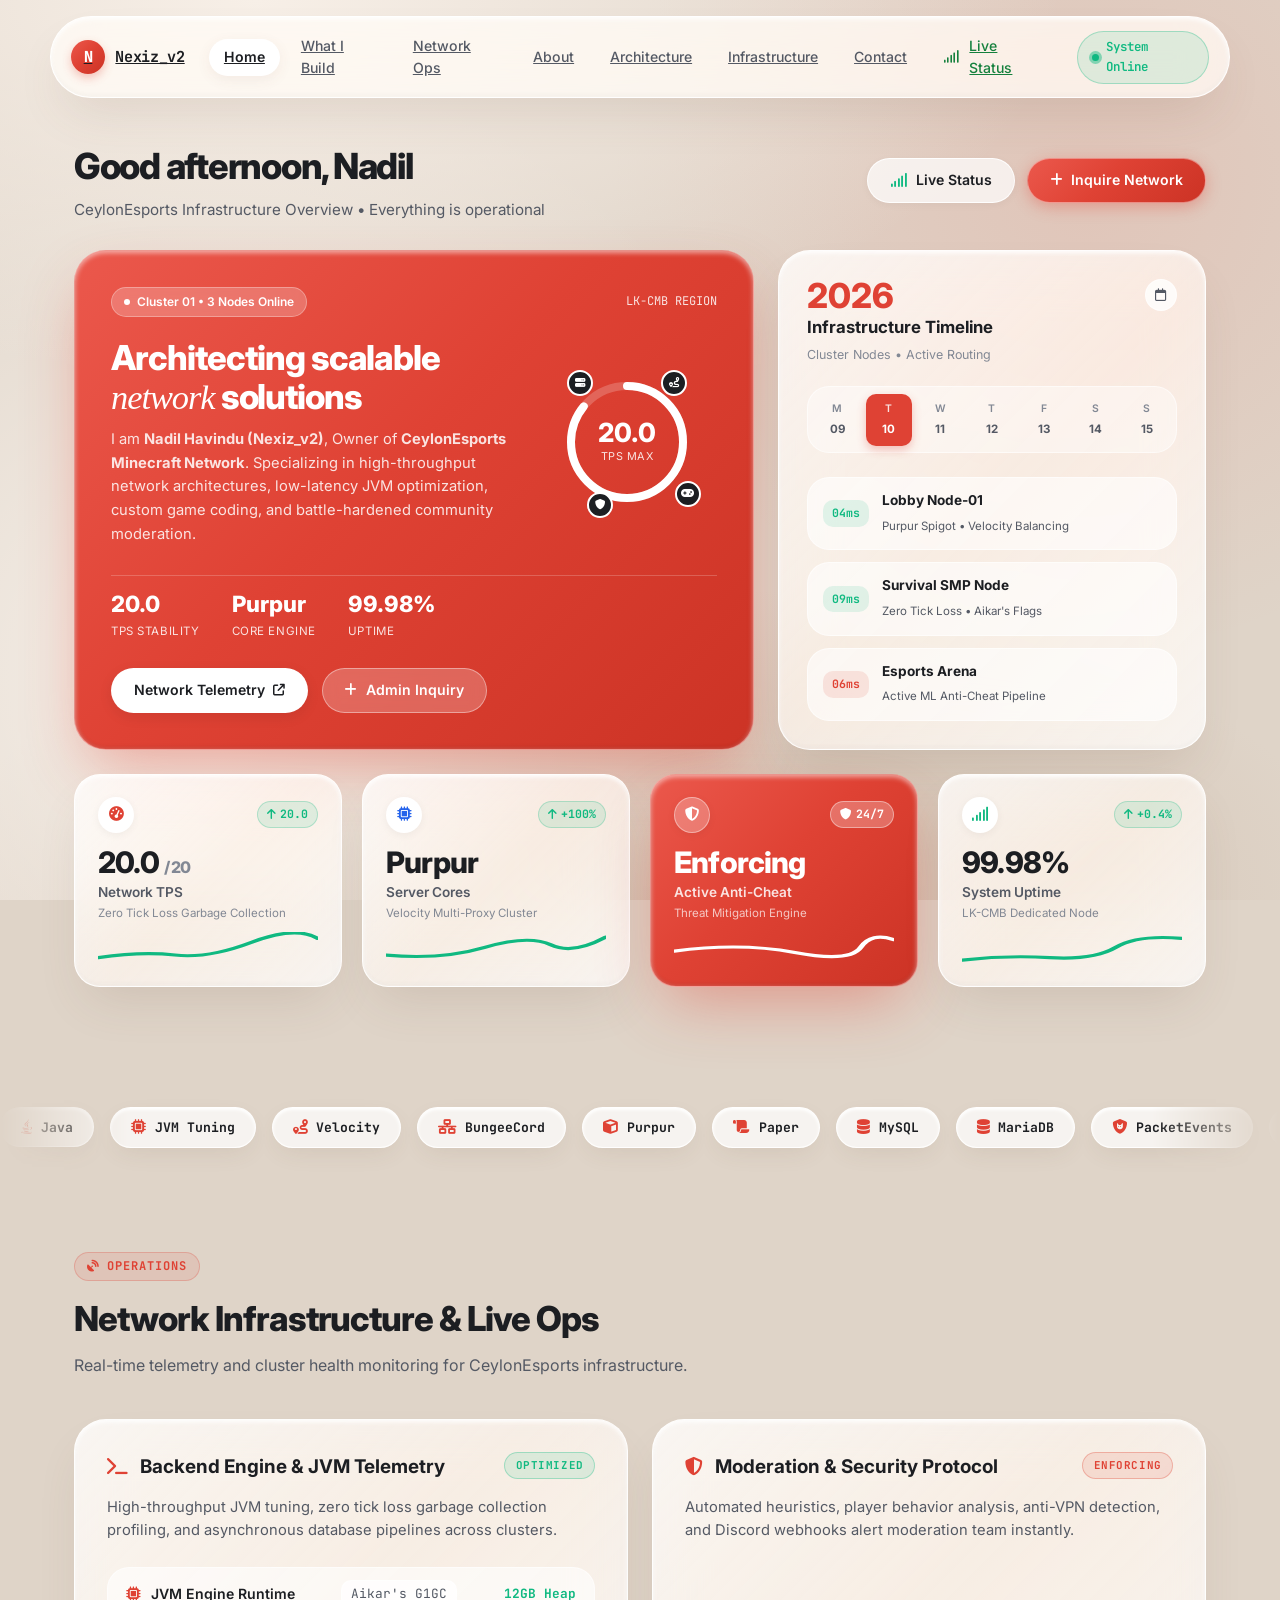
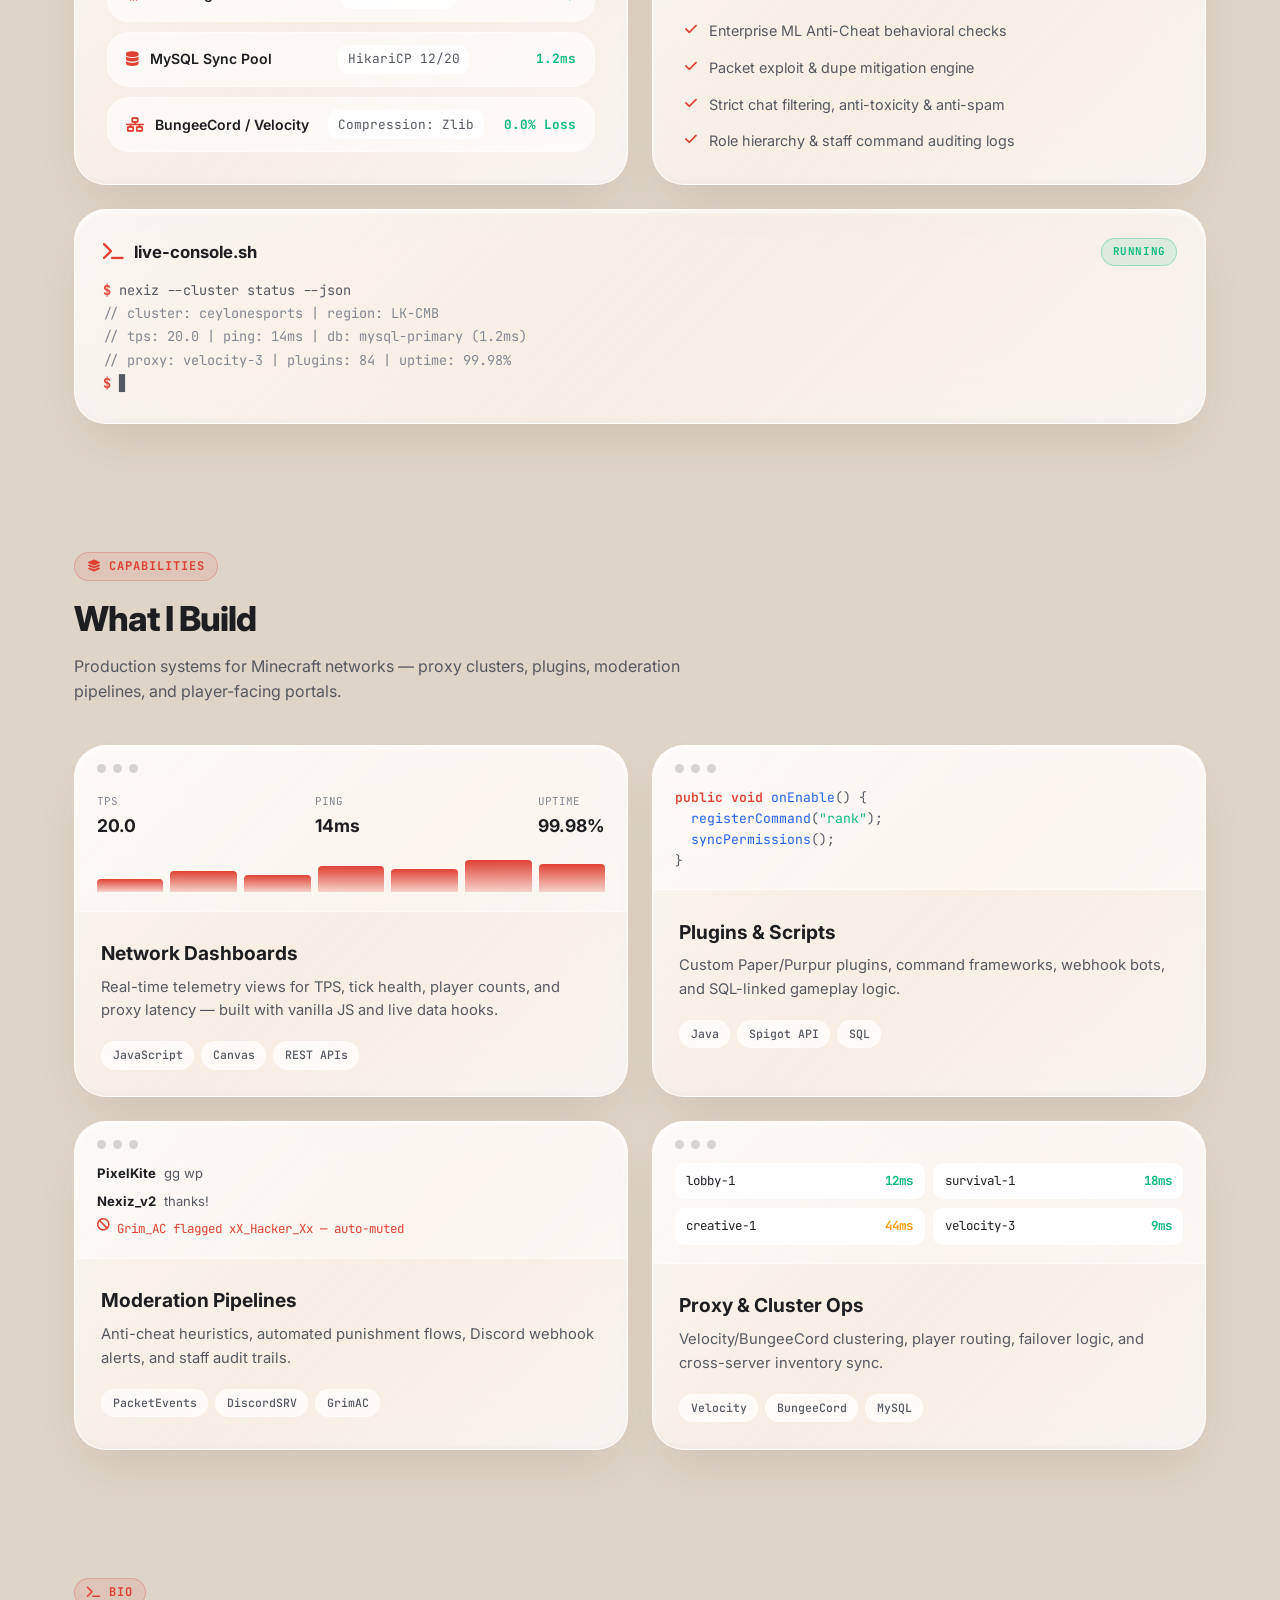
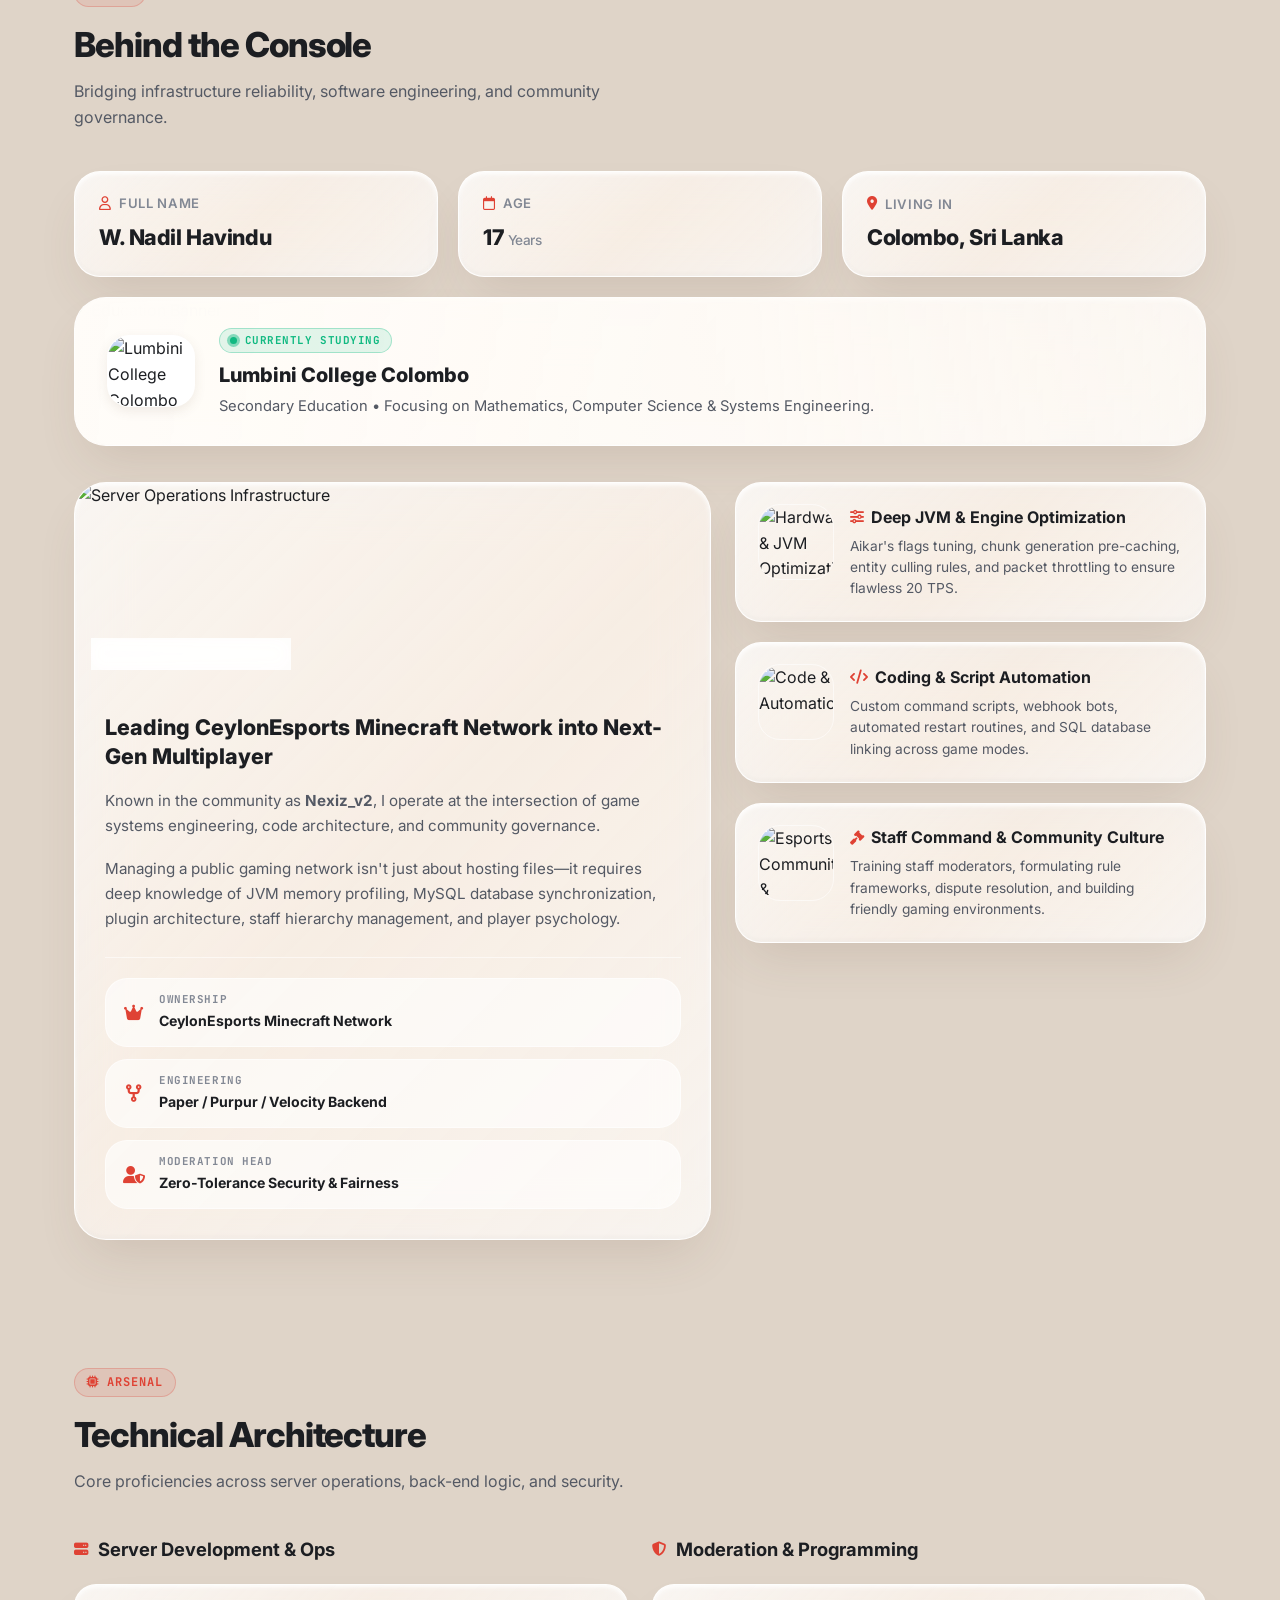
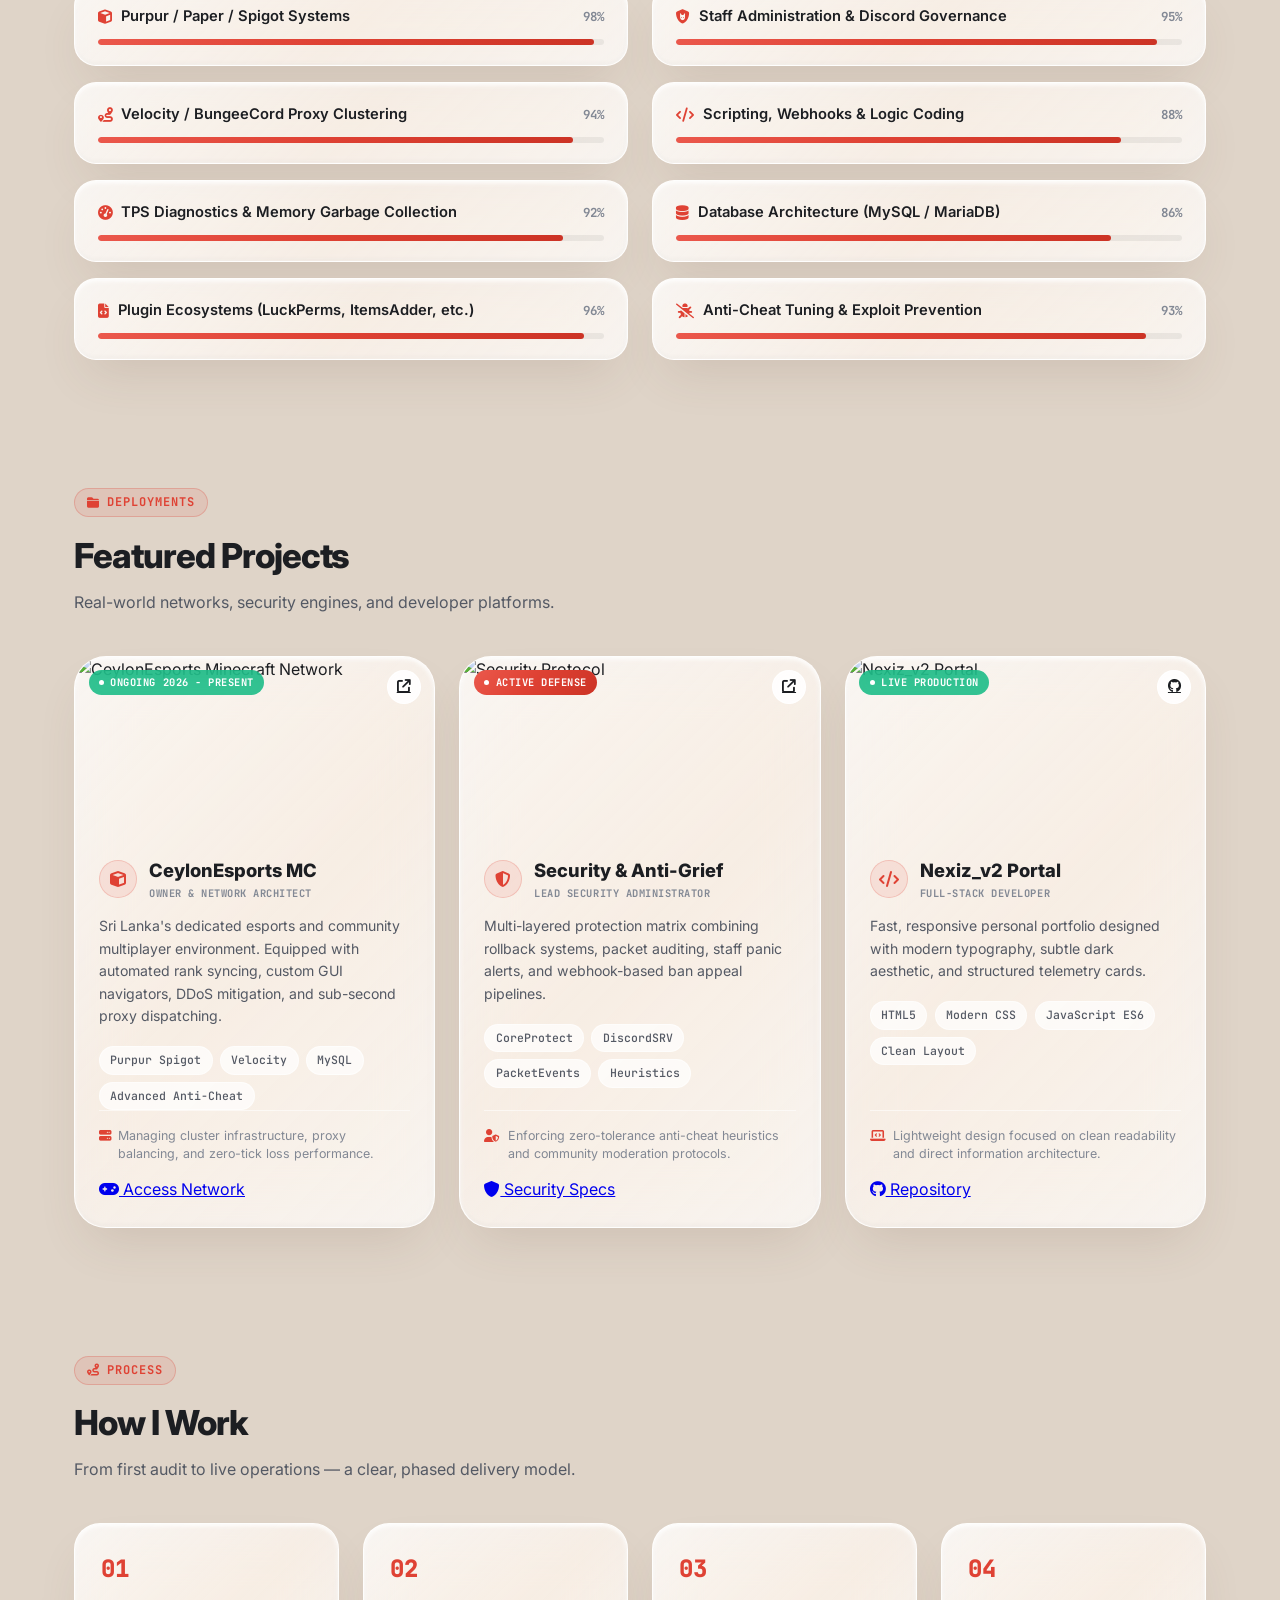
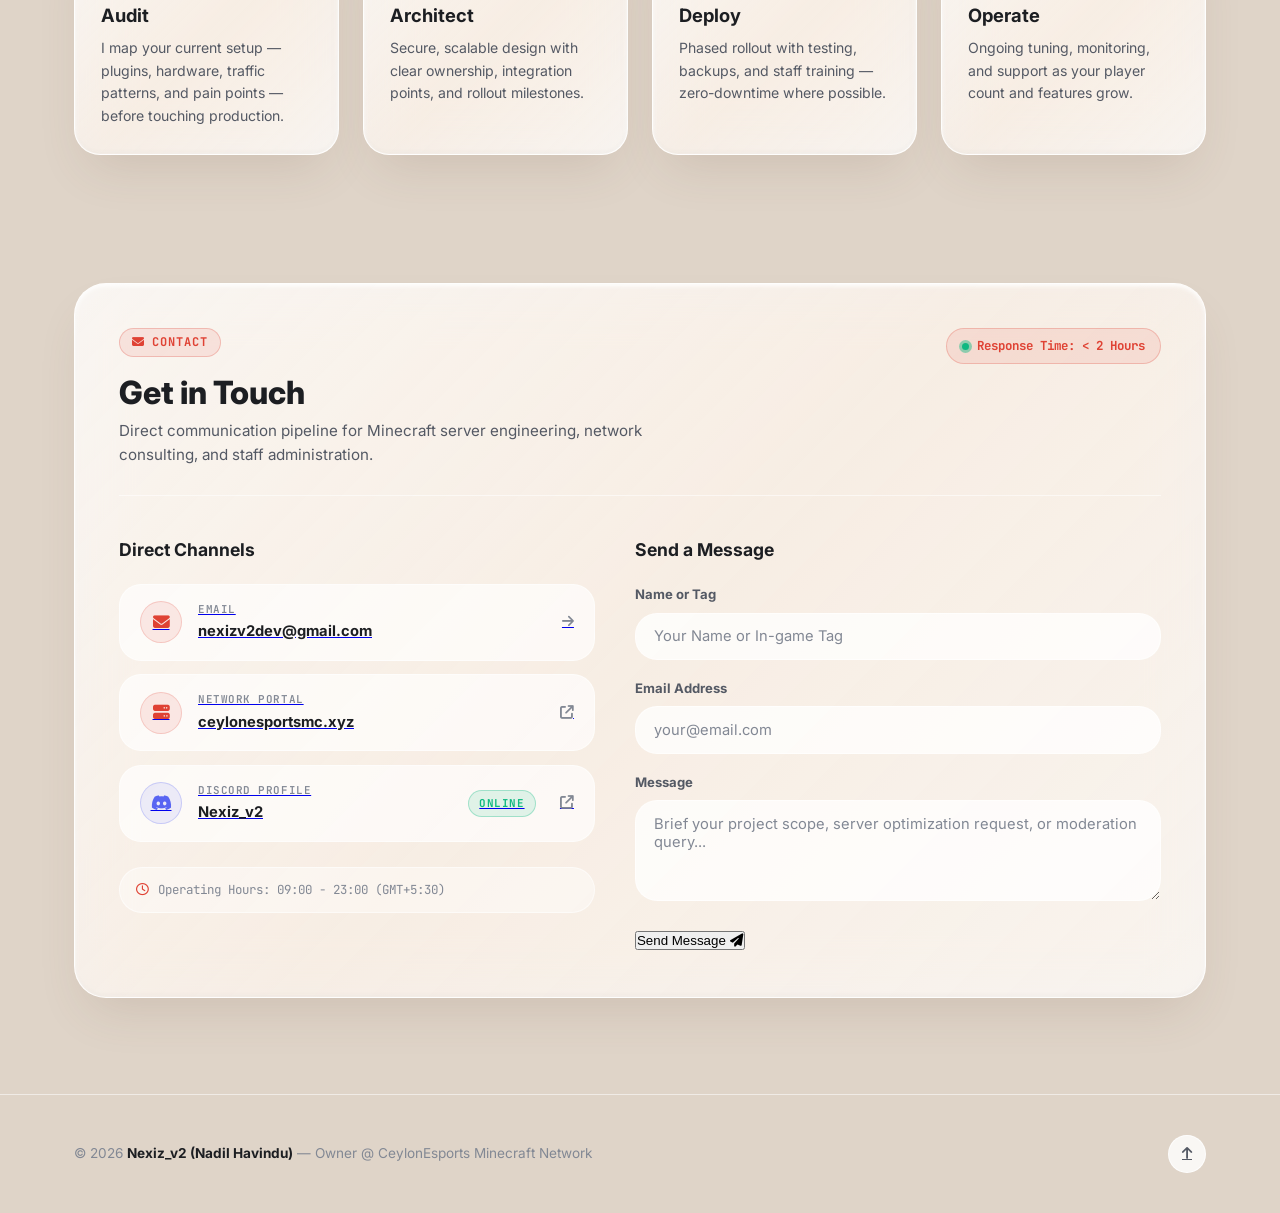
==== commit 70c08a69: "Fix squished tech ticker with liquid glass marquee pills and enhance liquid glass styling across all" ====
--- a/index.html
+++ b/index.html
@@ -255,11 +255,40 @@
             </div>
         </section>
 
-        <!-- Dev / Network Vibe Strip -->
+        <!-- Dev / Network Vibe Strip (Liquid Glass Continuous Marquee) -->
         <div class="vibe-strip" aria-hidden="true">
             <div class="vibe-track">
-                <span>Java</span><span>JVM</span><span>Velocity</span><span>BungeeCord</span><span>Purpur</span><span>Paper</span><span>MySQL</span><span>MariaDB</span><span>PacketEvents</span><span>DiscordSRV</span><span>LuckPerms</span><span>Webhooks</span><span>Scripting</span><span>Linux</span><span>Networking</span>
-                <span>Java</span><span>JVM</span><span>Velocity</span><span>BungeeCord</span><span>Purpur</span><span>Paper</span><span>MySQL</span><span>MariaDB</span><span>PacketEvents</span><span>DiscordSRV</span><span>LuckPerms</span><span>Webhooks</span><span>Scripting</span><span>Linux</span><span>Networking</span>
+                <span class="vibe-pill"><i class="fa-brands fa-java"></i> Java</span>
+                <span class="vibe-pill"><i class="fa-solid fa-microchip"></i> JVM Tuning</span>
+                <span class="vibe-pill"><i class="fa-solid fa-route"></i> Velocity</span>
+                <span class="vibe-pill"><i class="fa-solid fa-network-wired"></i> BungeeCord</span>
+                <span class="vibe-pill"><i class="fa-solid fa-cube"></i> Purpur</span>
+                <span class="vibe-pill"><i class="fa-solid fa-scroll"></i> Paper</span>
+                <span class="vibe-pill"><i class="fa-solid fa-database"></i> MySQL</span>
+                <span class="vibe-pill"><i class="fa-solid fa-database"></i> MariaDB</span>
+                <span class="vibe-pill"><i class="fa-solid fa-shield-cat"></i> PacketEvents</span>
+                <span class="vibe-pill"><i class="fa-brands fa-discord"></i> DiscordSRV</span>
+                <span class="vibe-pill"><i class="fa-solid fa-key"></i> LuckPerms</span>
+                <span class="vibe-pill"><i class="fa-solid fa-bolt"></i> Webhooks</span>
+                <span class="vibe-pill"><i class="fa-solid fa-code"></i> Scripting</span>
+                <span class="vibe-pill"><i class="fa-brands fa-linux"></i> Linux</span>
+                <span class="vibe-pill"><i class="fa-solid fa-diagram-project"></i> Networking</span>
+                <!-- Loop set for seamless fluid scroll -->
+                <span class="vibe-pill"><i class="fa-brands fa-java"></i> Java</span>
+                <span class="vibe-pill"><i class="fa-solid fa-microchip"></i> JVM Tuning</span>
+                <span class="vibe-pill"><i class="fa-solid fa-route"></i> Velocity</span>
+                <span class="vibe-pill"><i class="fa-solid fa-network-wired"></i> BungeeCord</span>
+                <span class="vibe-pill"><i class="fa-solid fa-cube"></i> Purpur</span>
+                <span class="vibe-pill"><i class="fa-solid fa-scroll"></i> Paper</span>
+                <span class="vibe-pill"><i class="fa-solid fa-database"></i> MySQL</span>
+                <span class="vibe-pill"><i class="fa-solid fa-database"></i> MariaDB</span>
+                <span class="vibe-pill"><i class="fa-solid fa-shield-cat"></i> PacketEvents</span>
+                <span class="vibe-pill"><i class="fa-brands fa-discord"></i> DiscordSRV</span>
+                <span class="vibe-pill"><i class="fa-solid fa-key"></i> LuckPerms</span>
+                <span class="vibe-pill"><i class="fa-solid fa-bolt"></i> Webhooks</span>
+                <span class="vibe-pill"><i class="fa-solid fa-code"></i> Scripting</span>
+                <span class="vibe-pill"><i class="fa-brands fa-linux"></i> Linux</span>
+                <span class="vibe-pill"><i class="fa-solid fa-diagram-project"></i> Networking</span>
             </div>
         </div>
 
--- a/style.css
+++ b/style.css
@@ -10,26 +10,26 @@
    ========================================================================== */
 
 :root {
-    /* Warm VisionOS Spatial Palette */
+    /* Warm VisionOS Liquid Glass Palette */
     --bg-base: #dfd4c8;
-    --bg-surface: rgba(255, 255, 255, 0.55);
-    --bg-card: rgba(255, 252, 248, 0.72);
-    --bg-card-hover: rgba(255, 255, 255, 0.88);
-    --bg-card-subtle: rgba(255, 255, 255, 0.40);
-    --bg-coral: linear-gradient(135deg, #eb584c 0%, #df4234 55%, #cc3325 100%);
-
-    /* Luminous Glass Hairline Borders & Inner Glow */
-    --border-glass: rgba(255, 255, 255, 0.78);
-    --border-glass-subtle: rgba(255, 255, 255, 0.45);
+    --bg-surface: rgba(255, 255, 255, 0.60);
+    --bg-card: linear-gradient(135deg, rgba(255, 255, 255, 0.78) 0%, rgba(255, 250, 246, 0.68) 50%, rgba(255, 255, 255, 0.74) 100%);
+    --bg-card-hover: linear-gradient(135deg, rgba(255, 255, 255, 0.92) 0%, rgba(255, 252, 248, 0.82) 100%);
+    --bg-card-subtle: rgba(255, 255, 255, 0.45);
+    --bg-coral: linear-gradient(135deg, #eb584c 0%, #df4234 45%, #cc3325 100%);
+
+    /* Liquid Glass Hairline Borders & Specular Sheen */
+    --border-glass: rgba(255, 255, 255, 0.88);
+    --border-glass-subtle: rgba(255, 255, 255, 0.55);
     --border-glass-hover: #ffffff;
-    --border-coral: rgba(255, 255, 255, 0.35);
+    --border-coral: rgba(255, 255, 255, 0.45);
 
     /* Text Colors */
     --text-primary: #1c1e22;
-    --text-secondary: #585d68;
-    --text-muted: #858b97;
+    --text-secondary: #545964;
+    --text-muted: #828894;
     --text-white: #ffffff;
-    --text-white-sub: rgba(255, 255, 255, 0.80);
+    --text-white-sub: rgba(255, 255, 255, 0.85);
 
     /* Accents */
     --coral-primary: #df4234;
@@ -39,21 +39,21 @@
     --emerald-light: rgba(16, 185, 129, 0.12);
     --amber-tag: #f59e0b;
 
-    /* Metrics & Geometry */
-    --radius-xs: 8px;
-    --radius-sm: 14px;
-    --radius-md: 18px;
-    --radius-lg: 24px;
-    --radius-card: 28px;
+    /* Metrics & Liquid Geometry (Fluid Squircles) */
+    --radius-xs: 10px;
+    --radius-sm: 16px;
+    --radius-md: 22px;
+    --radius-lg: 26px;
+    --radius-card: 32px; /* Fluid squircle curve */
     --radius-pill: 9999px;
 
     --font-sans: 'Inter', -apple-system, BlinkMacSystemFont, 'Segoe UI', Roboto, sans-serif;
     --font-mono: 'JetBrains Mono', 'SF Mono', monospace;
 
-    /* Spatial Shadows */
-    --shadow-spatial: 0 20px 45px -15px rgba(110, 80, 60, 0.12), inset 0 1px 0 0 rgba(255, 255, 255, 0.9);
-    --shadow-spatial-hover: 0 28px 55px -15px rgba(110, 80, 60, 0.18), inset 0 1px 0 0 #ffffff;
-    --shadow-coral: 0 22px 50px -15px rgba(223, 66, 52, 0.40), inset 0 1px 0 0 rgba(255, 255, 255, 0.45);
+    /* Liquid Glass Specular Bevel & Shadows */
+    --shadow-spatial: 0 24px 50px -15px rgba(110, 80, 60, 0.16), inset 0 2px 4px 0 rgba(255, 255, 255, 0.95), inset 0 -2px 4px 0 rgba(0, 0, 0, 0.03);
+    --shadow-spatial-hover: 0 32px 65px -15px rgba(110, 80, 60, 0.22), inset 0 2px 6px #ffffff;
+    --shadow-coral: 0 26px 65px -15px rgba(223, 66, 52, 0.45), inset 0 2px 5px rgba(255, 255, 255, 0.55), inset 0 -2px 4px rgba(0, 0, 0, 0.08);
 }
 
 *, *::before, *::after {
@@ -811,6 +811,70 @@
     width: 100%;
     height: 32px;
     margin-top: 0.65rem;
+}
+
+/* ==========================================================================
+   Liquid Glass Dev Vibe Marquee Strip (Seamless Infinite Fluid Scroll)
+   ========================================================================== */
+.vibe-strip {
+    overflow: hidden;
+    padding: 1.5rem 0;
+    margin: 2.5rem 0 1rem;
+    position: relative;
+    mask-image: linear-gradient(90deg, transparent 0%, black 10%, black 90%, transparent 100%);
+    -webkit-mask-image: linear-gradient(90deg, transparent 0%, black 10%, black 90%, transparent 100%);
+    display: flex;
+    align-items: center;
+}
+
+.vibe-track {
+    display: flex;
+    align-items: center;
+    gap: 1rem;
+    white-space: nowrap;
+    animation: liquidMarquee 45s linear infinite;
+    width: max-content;
+}
+
+.vibe-track:hover {
+    animation-play-state: paused;
+}
+
+@keyframes liquidMarquee {
+    0% { transform: translateX(0); }
+    100% { transform: translateX(-50%); }
+}
+
+.vibe-pill {
+    display: inline-flex;
+    align-items: center;
+    gap: 0.55rem;
+    background: rgba(255, 255, 255, 0.72);
+    backdrop-filter: blur(24px) saturate(180%);
+    -webkit-backdrop-filter: blur(24px) saturate(180%);
+    border: 1.5px solid rgba(255, 255, 255, 0.92);
+    border-radius: var(--radius-pill);
+    padding: 0.55rem 1.25rem;
+    font-family: var(--font-mono);
+    font-size: 0.82rem;
+    font-weight: 700;
+    color: var(--text-primary);
+    box-shadow: 0 8px 24px -6px rgba(110, 80, 60, 0.12), inset 0 2px 3px rgba(255, 255, 255, 0.95);
+    transition: transform 0.25s cubic-bezier(0.16, 1, 0.3, 1), box-shadow 0.25s ease, background-color 0.25s ease;
+    cursor: default;
+    user-select: none;
+}
+
+.vibe-pill i {
+    color: var(--coral-primary);
+    font-size: 0.92rem;
+}
+
+.vibe-pill:hover {
+    transform: translateY(-3px) scale(1.05);
+    background: #ffffff;
+    border-color: #ffffff;
+    box-shadow: 0 12px 28px -6px rgba(223, 66, 52, 0.22), inset 0 2px 4px #ffffff;
 }
 
 /* ==========================================================================
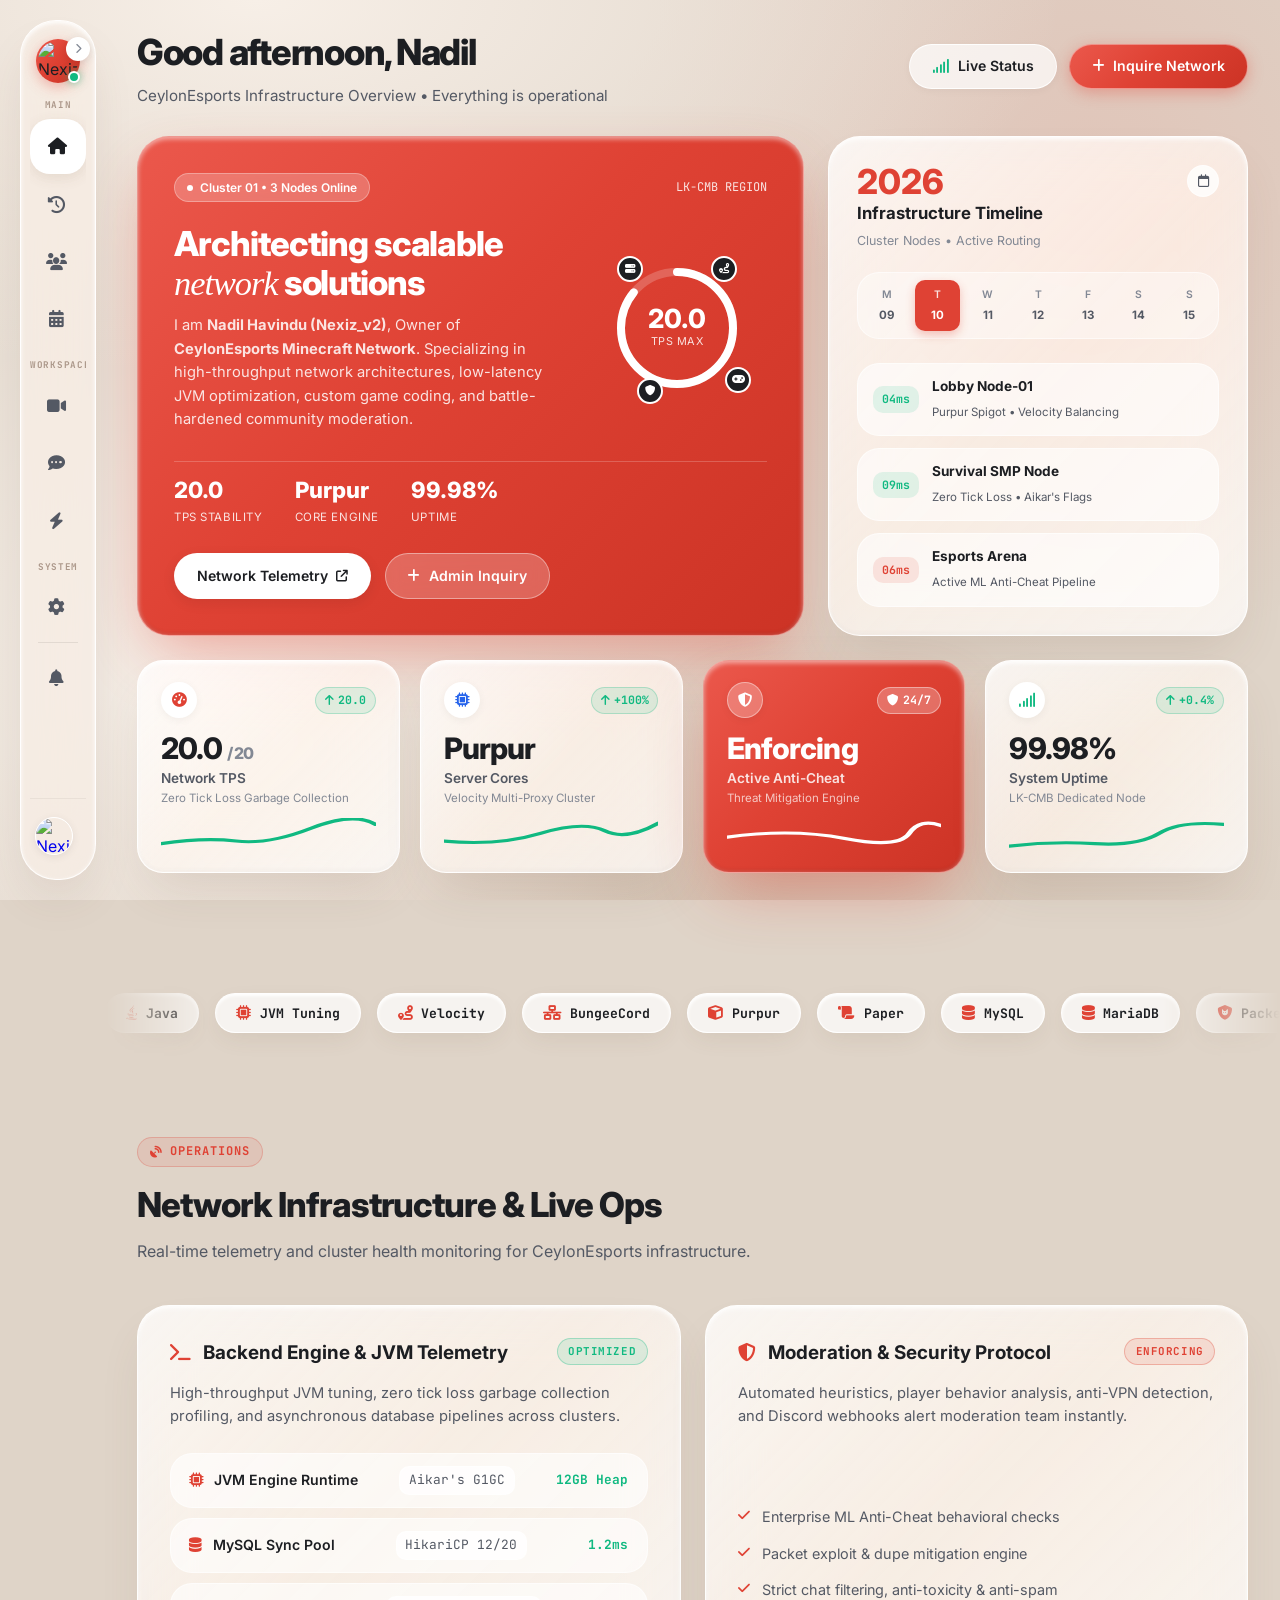
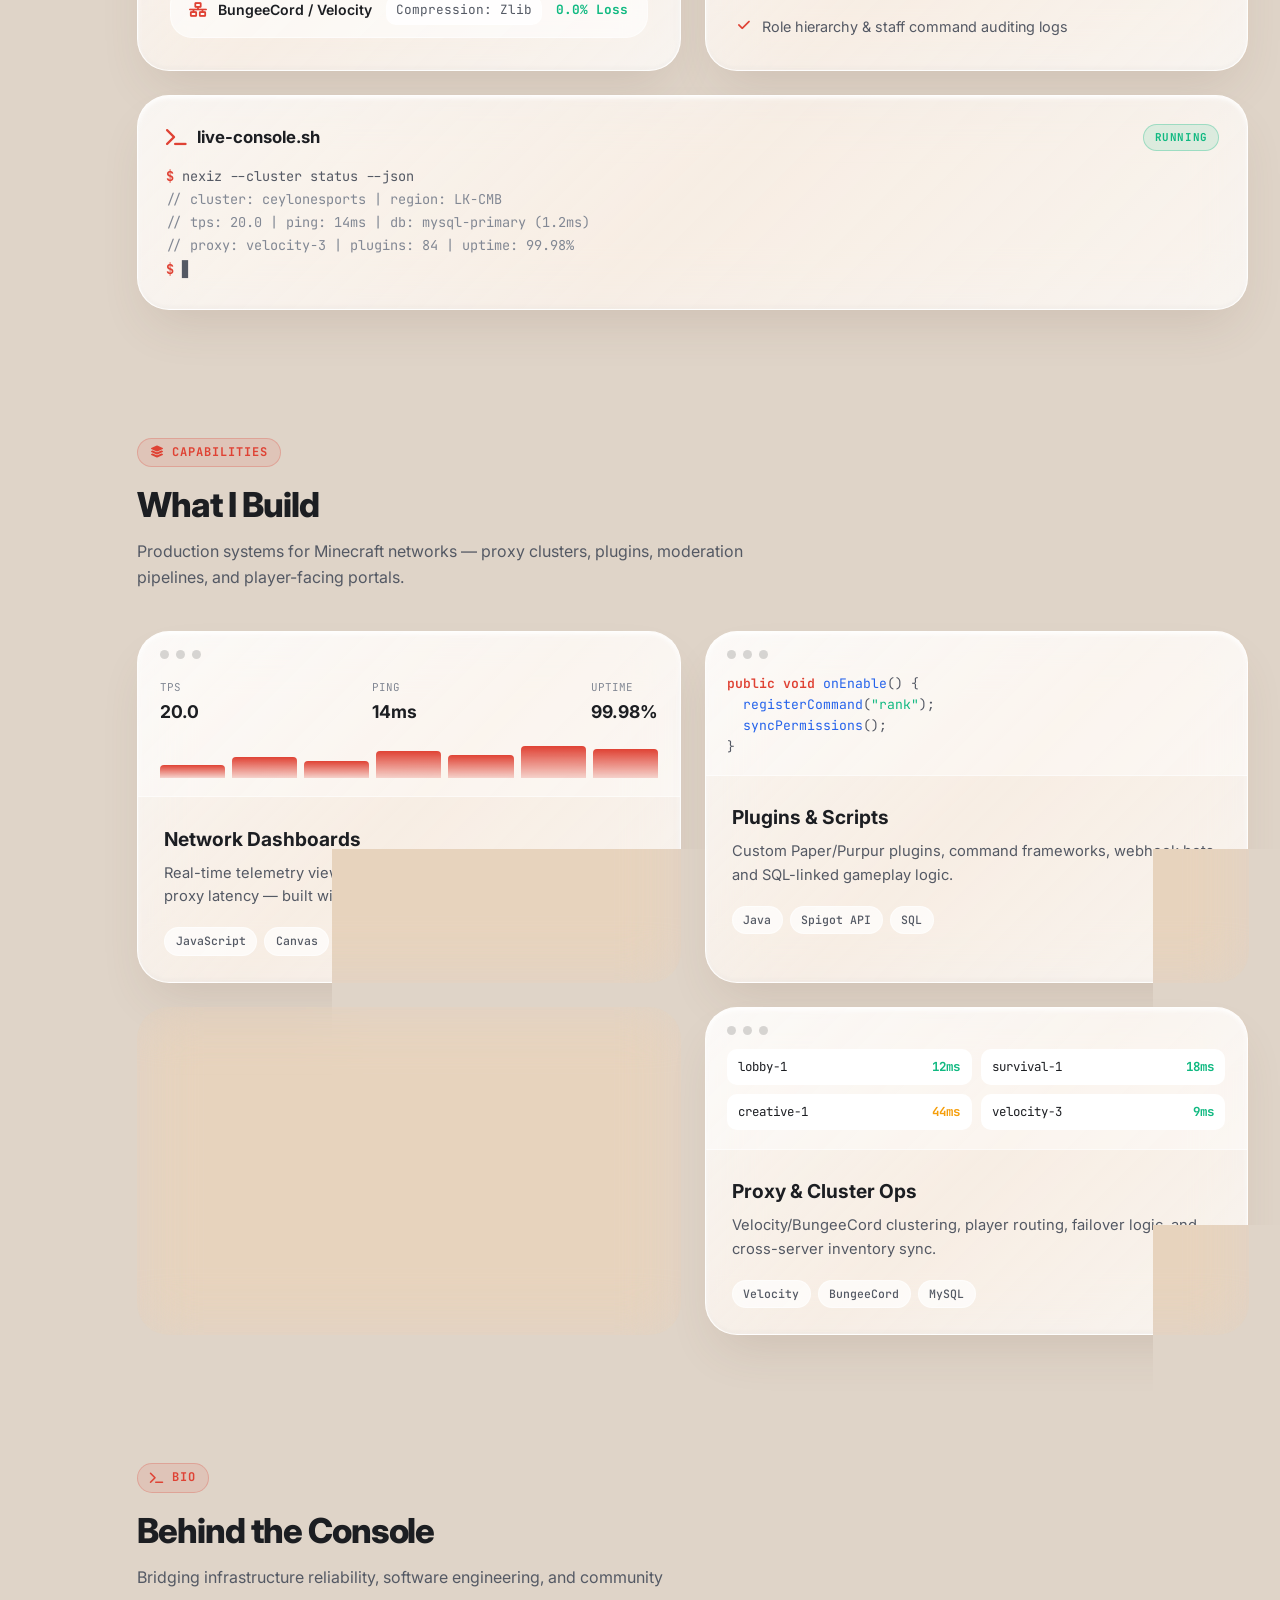
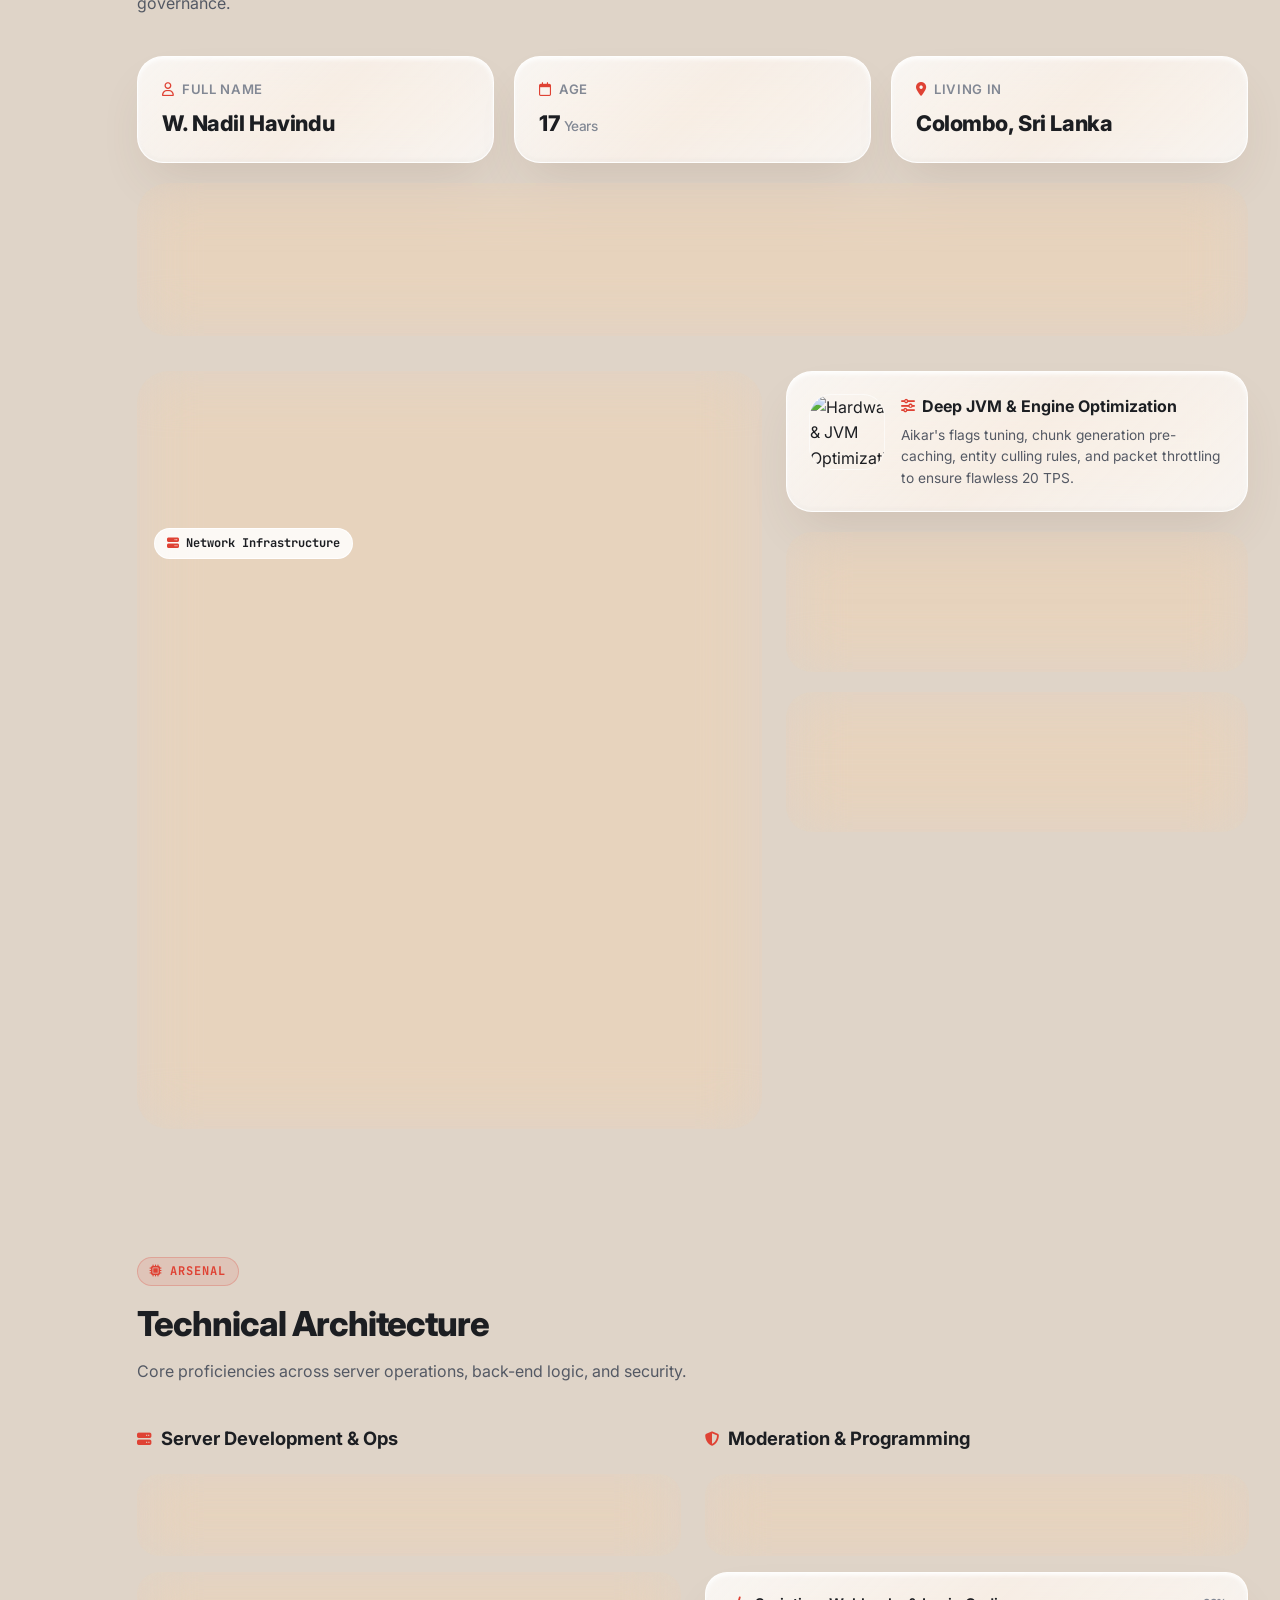
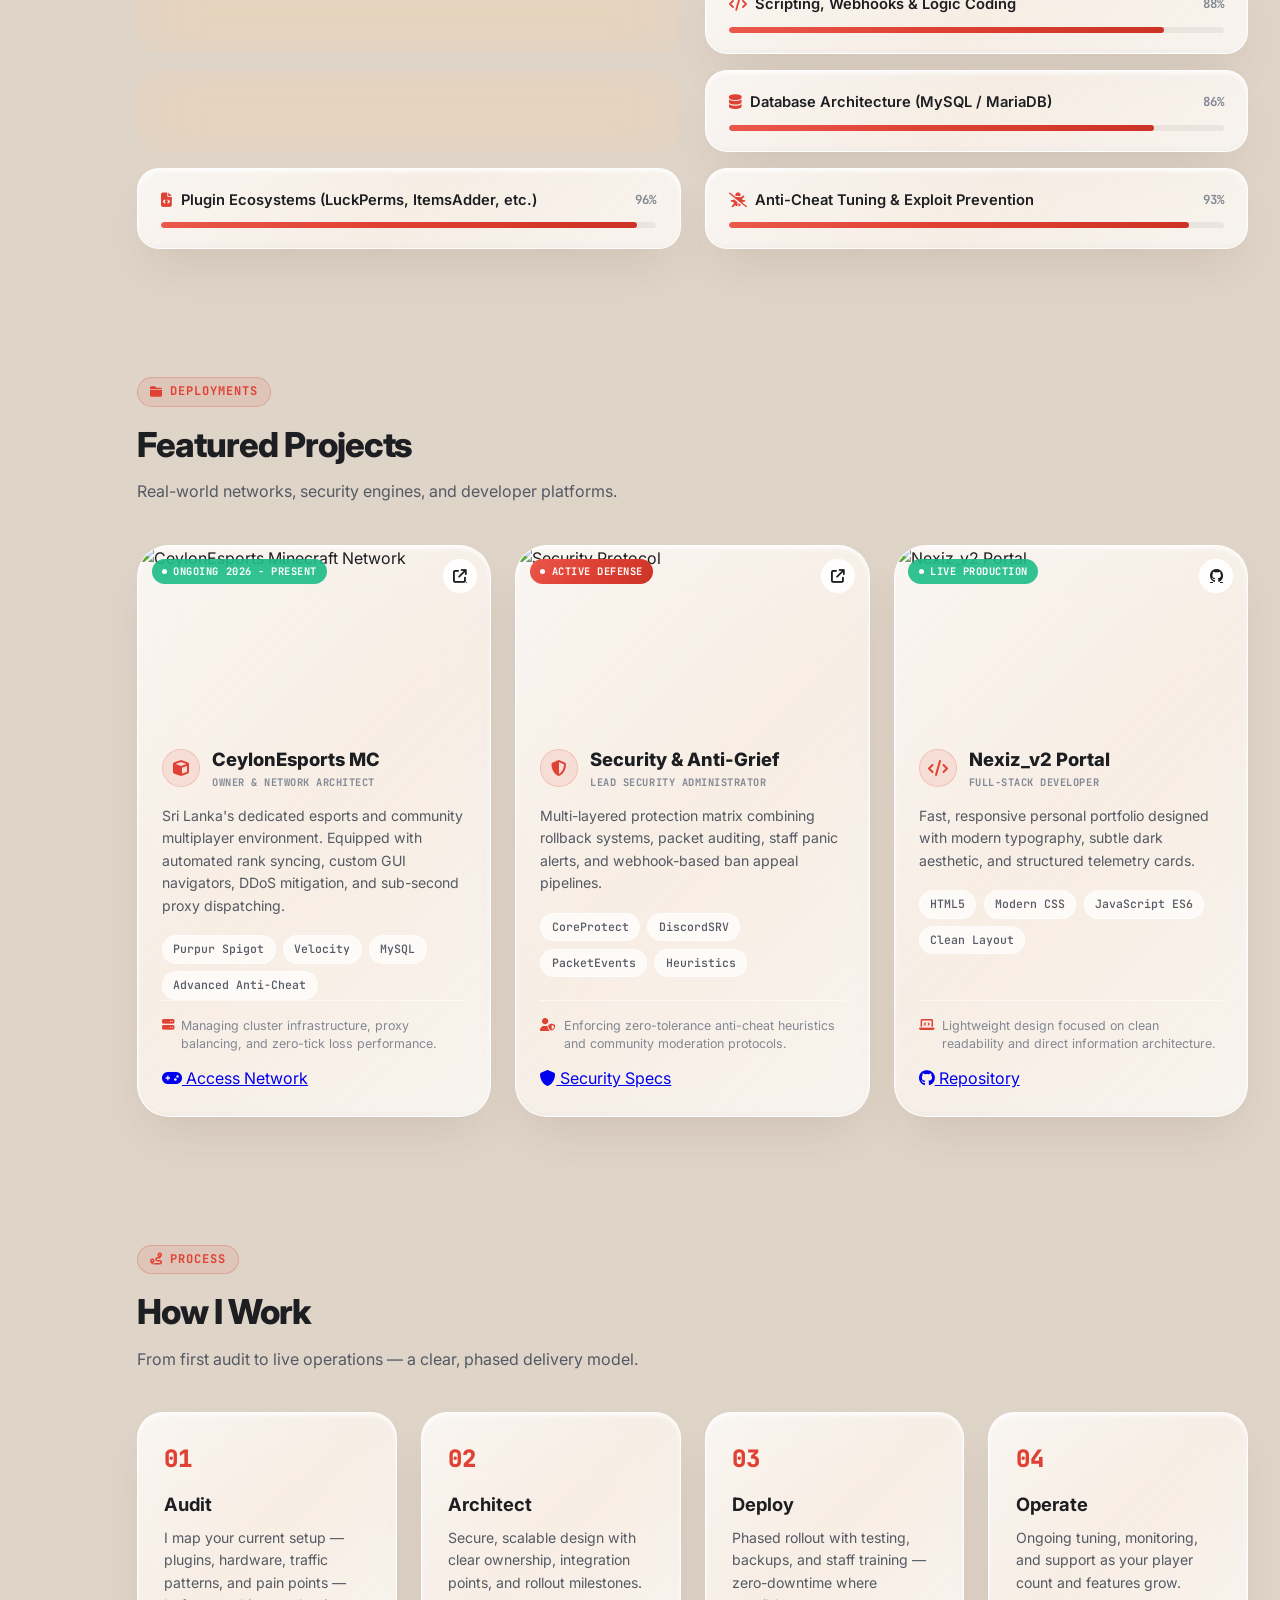
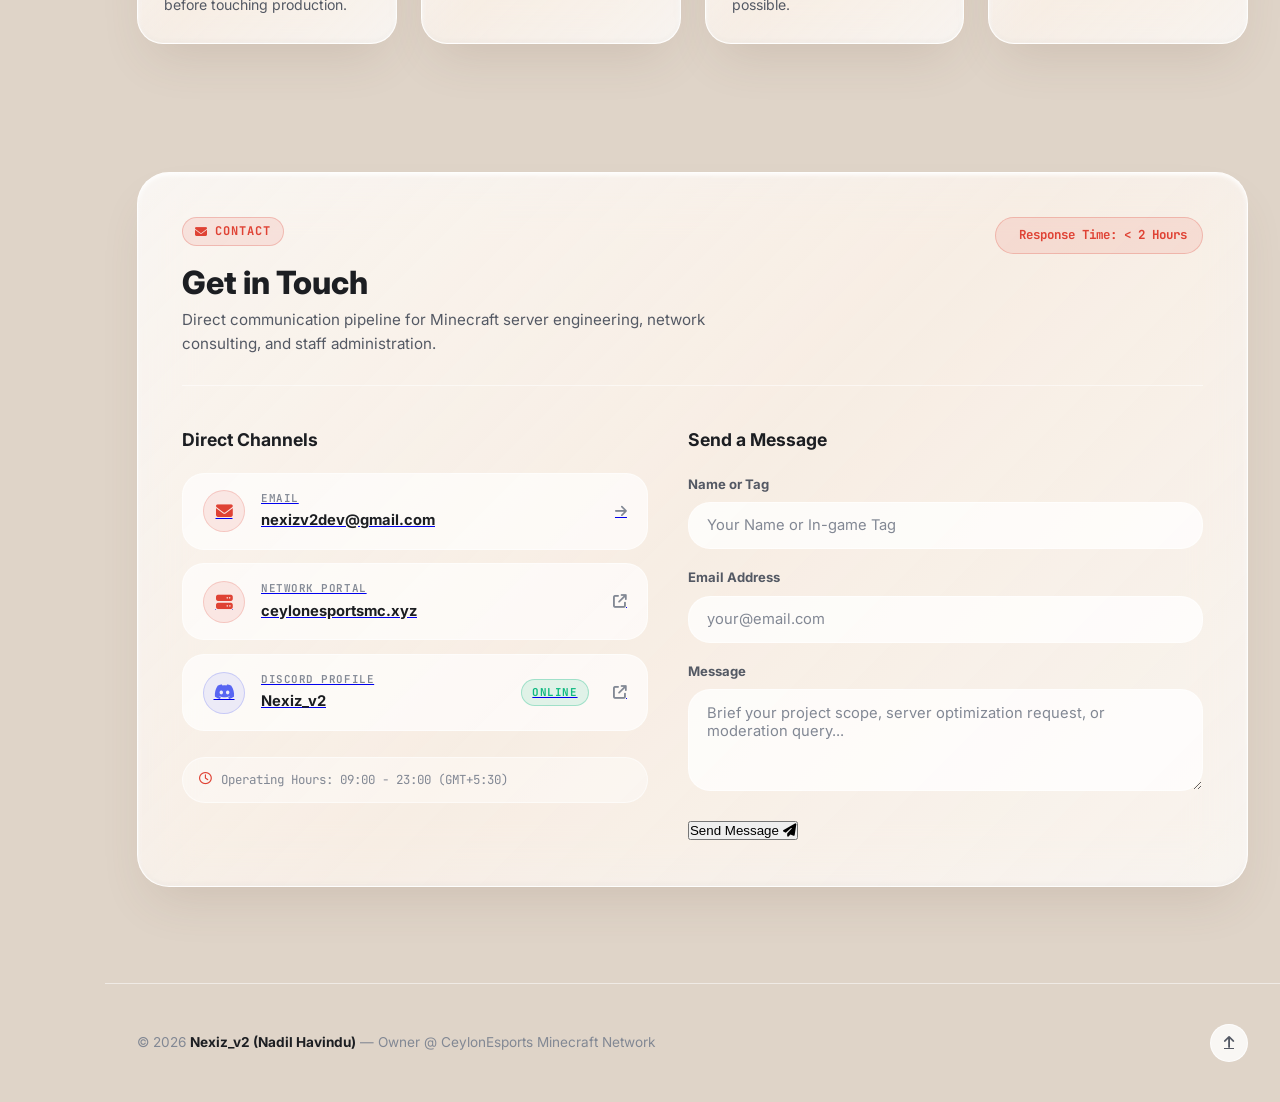
==== commit 5d970a9b: "Replace top navbar with floating VisionOS liquid glass sidebar dock matching reference" ====
--- a/index.html
+++ b/index.html
@@ -19,36 +19,93 @@
     <!-- Subtle Ambient Glow -->
     <div class="ambient-glow"></div>
 
-    <!-- Navigation Bar -->
-    <header class="navbar" id="navbar">
-        <div class="nav-container">
-            <a href="#home" class="logo">
-                <span class="logo-mark">N</span>
-                <span class="logo-text">Nexiz_v2</span>
+    <!-- VisionOS Spatial Floating Liquid Glass Sidebar (Replacing Top Navbar) -->
+    <aside class="spatial-sidebar" id="spatialSidebar" aria-label="Main Navigation">
+        <!-- Top Orb / Status Header -->
+        <div class="sidebar-top">
+            <div class="sidebar-profile-card">
+                <div class="sidebar-orb">
+                    <img src="https://i.postimg.cc/wTQhw08N/Nexiz-Dis-Logo.jpg" alt="Nexiz_v2" class="sidebar-avatar-img">
+                    <span class="sidebar-online-beacon"></span>
+                </div>
+                <div class="sidebar-status-tag">
+                    <span class="tag-txt">OK</span>
+                </div>
+            </div>
+            <button class="sidebar-toggle-btn" id="sidebarToggleBtn" aria-label="Toggle Sidebar Navigation">
+                <i class="fa-solid fa-chevron-right"></i>
+            </button>
+        </div>
+
+        <!-- Navigation Groups matching Reference Image -->
+        <nav class="sidebar-nav-wrap">
+            <!-- Group: MAIN -->
+            <div class="sidebar-group">
+                <span class="sidebar-group-label">MAIN</span>
+                <a href="#home" class="sidebar-item active" title="Home">
+                    <div class="sidebar-icon-wrap"><i class="fa-solid fa-house"></i></div>
+                    <span class="sidebar-label">Home</span>
+                </a>
+                <a href="#build" class="sidebar-item" title="What I Build">
+                    <div class="sidebar-icon-wrap"><i class="fa-solid fa-clock-rotate-left"></i></div>
+                    <span class="sidebar-label">What I Build</span>
+                </a>
+                <a href="#about" class="sidebar-item" title="About Me">
+                    <div class="sidebar-icon-wrap"><i class="fa-solid fa-users"></i></div>
+                    <span class="sidebar-label">About Me</span>
+                </a>
+                <a href="#network-status" class="sidebar-item" title="Network Ops">
+                    <div class="sidebar-icon-wrap"><i class="fa-solid fa-calendar-days"></i></div>
+                    <span class="sidebar-label">Network Ops</span>
+                </a>
+            </div>
+
+            <!-- Group: WORKSPACE -->
+            <div class="sidebar-group">
+                <span class="sidebar-group-label">WORKSPACE</span>
+                <a href="#skills" class="sidebar-item" title="Architecture & Skills">
+                    <div class="sidebar-icon-wrap"><i class="fa-solid fa-video"></i></div>
+                    <span class="sidebar-label">Architecture</span>
+                </a>
+                <a href="#projects" class="sidebar-item" title="Infrastructure & Projects">
+                    <div class="sidebar-icon-wrap"><i class="fa-solid fa-comment-dots"></i></div>
+                    <span class="sidebar-label">Infrastructure</span>
+                    <span class="sidebar-badge-orange">3</span>
+                </a>
+                <a href="status.html" class="sidebar-item live-item" title="Live Telemetry & Status">
+                    <div class="sidebar-icon-wrap"><i class="fa-solid fa-bolt"></i></div>
+                    <span class="sidebar-label">Live Status</span>
+                    <span class="sidebar-dot-green"></span>
+                </a>
+            </div>
+
+            <!-- Group: SYSTEM -->
+            <div class="sidebar-group">
+                <span class="sidebar-group-label">SYSTEM</span>
+                <a href="#contact" class="sidebar-item" title="Contact & Config">
+                    <div class="sidebar-icon-wrap"><i class="fa-solid fa-gear"></i></div>
+                    <span class="sidebar-label">Contact</span>
+                </a>
+                <div class="sidebar-divider"></div>
+                <a href="#network-status" class="sidebar-item notify-item" title="System Alerts">
+                    <div class="sidebar-icon-wrap"><i class="fa-solid fa-bell"></i></div>
+                    <span class="sidebar-label">Alerts</span>
+                    <span class="sidebar-badge-red">1</span>
+                </a>
+            </div>
+        </nav>
+
+        <!-- Bottom Avatar Profile -->
+        <div class="sidebar-bottom">
+            <a href="#about" class="sidebar-user-pill" title="Nadil Havindu (Nexiz_v2)">
+                <img src="https://i.postimg.cc/wTQhw08N/Nexiz-Dis-Logo.jpg" alt="Nexiz_v2" class="user-thumb">
+                <div class="user-meta">
+                    <span class="user-name">Nadil H.</span>
+                    <span class="user-sub">Owner • LK</span>
+                </div>
             </a>
-            
-            <nav class="nav-links" id="navLinks">
-                <a href="#home" class="nav-item active">Home</a>
-                <a href="#build" class="nav-item">What I Build</a>
-                <a href="#network-status" class="nav-item">Network Ops</a>
-                <a href="#about" class="nav-item">About</a>
-                <a href="#skills" class="nav-item">Architecture</a>
-                <a href="#projects" class="nav-item">Infrastructure</a>
-                <a href="#contact" class="nav-item">Contact</a>
-                <a href="status.html" class="nav-item" style="color: #15803d;"><i class="fa-solid fa-signal" style="font-size: 0.8rem; margin-right: 4px;"></i>Live Status</a>
-            </nav>
-
-            <div class="nav-actions">
-                <div class="status-badge">
-                    <span class="status-dot"></span>
-                    <span>System Online</span>
-                </div>
-                <button class="menu-toggle" id="menuToggle" aria-label="Toggle navigation">
-                    <i class="fa-solid fa-bars"></i>
-                </button>
-            </div>
         </div>
-    </header>
+    </aside>
 
     <main>
         <!-- Hero Section (Spatial VisionOS Layout matching Screenshot) -->
--- a/style.css
+++ b/style.css
@@ -93,146 +93,419 @@
 }
 
 /* ==========================================================================
-   Navigation Bar (Floating Spatial Frosted Capsule)
+   VisionOS Spatial Liquid Glass Sidebar Dock (Replacing Top Navbar)
    ========================================================================== */
-.navbar {
-    position: sticky;
-    top: 1rem;
+.spatial-sidebar {
+    position: fixed;
+    left: 1.25rem;
+    top: 1.25rem;
+    bottom: 1.25rem;
+    width: 76px;
+    background: rgba(246, 237, 230, 0.82);
+    backdrop-filter: blur(36px) saturate(210%);
+    -webkit-backdrop-filter: blur(36px) saturate(210%);
+    border: 1.5px solid rgba(255, 255, 255, 0.92);
+    border-radius: 36px;
+    box-shadow: 0 24px 50px -15px rgba(110, 80, 60, 0.18), inset 0 2px 4px rgba(255, 255, 255, 0.95);
+    z-index: 1000;
+    display: flex;
+    flex-direction: column;
+    justify-content: space-between;
+    align-items: center;
+    padding: 1.15rem 0.55rem;
+    transition: width 0.3s cubic-bezier(0.16, 1, 0.3, 1), box-shadow 0.25s ease, padding 0.3s ease;
+    overflow: hidden;
+}
+
+.spatial-sidebar:hover,
+.spatial-sidebar.expanded {
+    width: 220px;
+    align-items: stretch;
+    padding: 1.15rem 1rem;
+    box-shadow: 0 32px 70px -12px rgba(110, 80, 60, 0.25), inset 0 2px 4px #ffffff;
+}
+
+.sidebar-top {
+    display: flex;
+    align-items: center;
+    justify-content: center;
     width: 100%;
-    z-index: 1000;
-    padding: 0 1.5rem;
-    margin-bottom: 2rem;
-}
-
-.nav-container {
-    max-width: 1180px;
-    margin: 0 auto;
-    padding: 0.65rem 1.25rem;
-    display: flex;
-    align-items: center;
-    justify-content: space-between;
-    gap: 1.5rem;
-    background: rgba(255, 252, 248, 0.75);
-    backdrop-filter: blur(24px) saturate(180%);
-    -webkit-backdrop-filter: blur(24px) saturate(180%);
-    border: 1px solid var(--border-glass);
-    border-radius: var(--radius-pill);
-    box-shadow: var(--shadow-spatial);
-}
-
-.logo {
+    position: relative;
+    margin-bottom: 0.5rem;
+}
+
+.sidebar-profile-card {
     display: flex;
     align-items: center;
     gap: 0.65rem;
-    font-weight: 700;
-    font-size: 1.05rem;
-    letter-spacing: -0.02em;
-    color: var(--text-primary);
-}
-
-.logo-mark {
-    width: 34px;
-    height: 34px;
+}
+
+.sidebar-orb {
+    width: 44px;
+    height: 44px;
+    border-radius: 50%;
+    position: relative;
     background: var(--bg-coral);
+    padding: 2px;
+    box-shadow: 0 4px 14px rgba(223, 66, 52, 0.35);
+    flex-shrink: 0;
+}
+
+.sidebar-avatar-img {
+    width: 100%;
+    height: 100%;
     border-radius: 50%;
-    display: flex;
-    align-items: center;
-    justify-content: center;
-    font-family: var(--font-mono);
-    font-weight: 800;
-    font-size: 0.95rem;
-    color: #ffffff;
-    box-shadow: 0 4px 10px rgba(223, 66, 52, 0.3);
-}
-
-.logo-text {
-    font-family: var(--font-mono);
-    font-size: 0.95rem;
-    font-weight: 700;
-    color: var(--text-primary);
-}
-
-.nav-links {
-    display: flex;
-    align-items: center;
-    gap: 0.35rem;
-}
-
-.nav-item {
-    font-size: 0.88rem;
-    font-weight: 500;
-    color: var(--text-secondary);
-    padding: 0.45rem 0.95rem;
-    border-radius: var(--radius-pill);
-    transition: all 0.2s ease;
-    display: inline-flex;
-    align-items: center;
-    gap: 0.4rem;
-}
-
-.nav-item:hover {
-    color: var(--text-primary);
-    background: rgba(255, 255, 255, 0.6);
-}
-
-.nav-item.active {
-    color: var(--text-primary);
-    background: #ffffff;
-    font-weight: 600;
-    box-shadow: 0 4px 14px rgba(110, 80, 60, 0.08);
-}
-
-.nav-actions {
-    display: flex;
-    align-items: center;
-    gap: 0.75rem;
-}
-
-.status-badge {
-    display: inline-flex;
-    align-items: center;
-    gap: 0.45rem;
-    font-size: 0.78rem;
-    font-family: var(--font-mono);
-    font-weight: 600;
-    padding: 0.35rem 0.85rem;
+    object-fit: cover;
+    display: block;
+}
+
+.sidebar-online-beacon {
+    position: absolute;
+    bottom: 0;
+    right: 0;
+    width: 12px;
+    height: 12px;
+    background: var(--emerald-green);
+    border: 2px solid #ffffff;
+    border-radius: 50%;
+    box-shadow: 0 0 8px rgba(16, 185, 129, 0.6);
+}
+
+.sidebar-status-tag {
+    display: none;
     background: rgba(16, 185, 129, 0.12);
     border: 1px solid rgba(16, 185, 129, 0.3);
     color: var(--emerald-green);
+    font-family: var(--font-mono);
+    font-size: 0.7rem;
+    font-weight: 700;
+    padding: 0.15rem 0.55rem;
     border-radius: var(--radius-pill);
 }
 
-.status-dot {
-    width: 7px;
-    height: 7px;
-    background-color: var(--emerald-green);
+.spatial-sidebar:hover .sidebar-status-tag,
+.spatial-sidebar.expanded .sidebar-status-tag {
+    display: inline-block;
+}
+
+.sidebar-toggle-btn {
+    position: absolute;
+    right: -4px;
+    top: -2px;
+    width: 24px;
+    height: 24px;
     border-radius: 50%;
+    background: #ffffff;
+    border: 1px solid rgba(255, 255, 255, 0.95);
+    box-shadow: 0 2px 8px rgba(0, 0, 0, 0.12);
+    display: flex;
+    align-items: center;
+    justify-content: center;
+    cursor: pointer;
+    color: var(--text-muted);
+    font-size: 0.65rem;
+    transition: all 0.2s ease;
+}
+
+.sidebar-toggle-btn:hover {
+    color: var(--coral-primary);
+    transform: scale(1.1);
+}
+
+.spatial-sidebar:hover .sidebar-toggle-btn i,
+.spatial-sidebar.expanded .sidebar-toggle-btn i {
+    transform: rotate(180deg);
+}
+
+.sidebar-nav-wrap {
+    display: flex;
+    flex-direction: column;
+    gap: 0.75rem;
+    width: 100%;
+    flex-grow: 1;
+    padding: 0.4rem 0;
+    overflow-y: auto;
+    scrollbar-width: none;
+}
+
+.sidebar-nav-wrap::-webkit-scrollbar {
+    display: none;
+}
+
+.sidebar-group {
+    display: flex;
+    flex-direction: column;
+    gap: 0.25rem;
+    width: 100%;
+}
+
+.sidebar-group-label {
+    font-family: var(--font-mono);
+    font-size: 0.58rem;
+    font-weight: 700;
+    letter-spacing: 0.08em;
+    color: rgba(140, 115, 100, 0.7);
+    text-transform: uppercase;
+    padding: 0 0.5rem;
+    margin-bottom: 0.15rem;
+    user-select: none;
+    transition: all 0.2s ease;
+}
+
+.spatial-sidebar:not(:hover):not(.expanded) .sidebar-group-label {
+    text-align: center;
+    padding: 0;
+}
+
+.sidebar-divider {
+    height: 1px;
+    background: rgba(0, 0, 0, 0.08);
+    margin: 0.25rem 0.5rem;
+}
+
+.sidebar-item {
+    display: flex;
+    align-items: center;
+    gap: 0.65rem;
+    padding: 0.48rem 0.5rem;
+    border-radius: 20px;
+    color: var(--text-secondary);
+    text-decoration: none;
+    transition: all 0.2s cubic-bezier(0.16, 1, 0.3, 1);
     position: relative;
-}
-
-.status-dot::after {
-    content: '';
-    position: absolute;
-    inset: -3px;
+    width: 100%;
+}
+
+.sidebar-icon-wrap {
+    width: 38px;
+    height: 38px;
     border-radius: 50%;
-    background-color: rgba(16, 185, 129, 0.45);
-    animation: pulseDot 2s infinite;
-}
-
-@keyframes pulseDot {
-    0%, 100% { transform: scale(1); opacity: 0.8; }
-    50% { transform: scale(2.2); opacity: 0; }
-}
-
-.menu-toggle {
-    display: none;
-    background: rgba(255, 255, 255, 0.7);
-    border: 1px solid var(--border-glass);
-    color: var(--text-primary);
-    padding: 0.5rem 0.65rem;
+    display: flex;
+    align-items: center;
+    justify-content: center;
+    font-size: 1.05rem;
+    color: var(--text-secondary);
+    flex-shrink: 0;
+    transition: all 0.2s ease;
+}
+
+.sidebar-item:hover {
+    color: var(--text-primary);
+    background: rgba(255, 255, 255, 0.65);
+}
+
+.sidebar-item:hover .sidebar-icon-wrap {
+    color: var(--coral-primary);
+    transform: scale(1.08);
+}
+
+/* Active White Liquid Capsule (Exact Match to User Screenshot) */
+.sidebar-item.active {
+    background: #ffffff;
+    color: var(--text-primary);
+    box-shadow: 0 4px 14px rgba(110, 80, 60, 0.12), inset 0 1px 0 #ffffff;
+    border: 1px solid rgba(255, 255, 255, 0.95);
+}
+
+.sidebar-item.active .sidebar-icon-wrap {
+    color: var(--text-primary);
+}
+
+.sidebar-label {
+    font-size: 0.88rem;
+    font-weight: 600;
+    white-space: nowrap;
+    opacity: 0;
+    width: 0;
+    overflow: hidden;
+    transition: opacity 0.2s ease, width 0.2s ease;
+}
+
+.spatial-sidebar:hover .sidebar-label,
+.spatial-sidebar.expanded .sidebar-label {
+    opacity: 1;
+    width: auto;
+}
+
+/* Notification Badges from Screenshot */
+.sidebar-badge-orange {
+    width: 19px;
+    height: 19px;
+    border-radius: 50%;
+    background: #f59e0b;
+    color: #ffffff;
+    font-family: var(--font-mono);
+    font-size: 0.65rem;
+    font-weight: 800;
+    display: flex;
+    align-items: center;
+    justify-content: center;
+    margin-left: auto;
+    box-shadow: 0 2px 6px rgba(245, 158, 11, 0.4);
+    flex-shrink: 0;
+}
+
+.sidebar-badge-red {
+    width: 19px;
+    height: 19px;
+    border-radius: 50%;
+    background: #ef4444;
+    color: #ffffff;
+    font-family: var(--font-mono);
+    font-size: 0.65rem;
+    font-weight: 800;
+    display: flex;
+    align-items: center;
+    justify-content: center;
+    margin-left: auto;
+    box-shadow: 0 2px 6px rgba(239, 68, 68, 0.4);
+    flex-shrink: 0;
+}
+
+.sidebar-dot-green {
+    width: 8px;
+    height: 8px;
+    border-radius: 50%;
+    background: var(--emerald-green);
+    margin-left: auto;
+    box-shadow: 0 0 8px rgba(16, 185, 129, 0.6);
+    flex-shrink: 0;
+}
+
+/* Bottom User Capsule */
+.sidebar-bottom {
+    width: 100%;
+    padding-top: 0.75rem;
+    border-top: 1px solid rgba(0, 0, 0, 0.05);
+}
+
+.sidebar-user-pill {
+    display: flex;
+    align-items: center;
+    gap: 0.65rem;
+    text-decoration: none;
+    padding: 0.35rem;
     border-radius: var(--radius-pill);
-    cursor: pointer;
-    font-size: 1rem;
+    transition: all 0.2s ease;
+    width: 100%;
+}
+
+.sidebar-user-pill:hover {
+    background: rgba(255, 255, 255, 0.65);
+}
+
+.user-thumb {
+    width: 38px;
+    height: 38px;
+    border-radius: 50%;
+    object-fit: cover;
+    border: 1.5px solid #ffffff;
+    box-shadow: 0 2px 8px rgba(0, 0, 0, 0.08);
+    flex-shrink: 0;
+}
+
+.user-meta {
+    display: flex;
+    flex-direction: column;
+    opacity: 0;
+    width: 0;
+    overflow: hidden;
+    white-space: nowrap;
+    transition: all 0.2s ease;
+}
+
+.spatial-sidebar:hover .user-meta,
+.spatial-sidebar.expanded .user-meta {
+    opacity: 1;
+    width: auto;
+}
+
+.user-name {
+    font-size: 0.82rem;
+    font-weight: 700;
+    color: var(--text-primary);
+    line-height: 1.2;
+}
+
+.user-sub {
+    font-size: 0.68rem;
+    color: var(--text-muted);
+}
+
+/* Layout offsets for Sidebar */
+@media (min-width: 1025px) {
+    body {
+        padding-left: 105px;
+    }
+    .container {
+        max-width: 1200px;
+        padding: 0 2rem;
+    }
+}
+
+/* Mobile Floating Bottom Liquid Glass Dock */
+@media (max-width: 1024px) {
+    .spatial-sidebar {
+        top: auto;
+        left: 50%;
+        transform: translateX(-50%);
+        bottom: 1rem;
+        width: calc(100% - 2rem);
+        max-width: 460px;
+        height: 64px;
+        flex-direction: row;
+        padding: 0.5rem 0.85rem;
+        border-radius: var(--radius-pill);
+    }
+
+    .spatial-sidebar:hover,
+    .spatial-sidebar.expanded {
+        width: calc(100% - 2rem);
+        align-items: center;
+        padding: 0.5rem 0.85rem;
+    }
+
+    .sidebar-top,
+    .sidebar-group-label,
+    .sidebar-bottom,
+    .sidebar-label,
+    .sidebar-badge-orange,
+    .sidebar-badge-red,
+    .sidebar-dot-green {
+        display: none !important;
+    }
+
+    .sidebar-nav-wrap {
+        flex-direction: row;
+        justify-content: space-around;
+        align-items: center;
+        gap: 0.25rem;
+        padding: 0;
+        overflow-y: visible;
+    }
+
+    .sidebar-group {
+        flex-direction: row;
+        gap: 0.25rem;
+        width: auto;
+    }
+
+    .sidebar-item {
+        padding: 0.35rem;
+        width: 42px;
+        height: 42px;
+        justify-content: center;
+    }
+
+    .sidebar-icon-wrap {
+        width: 32px;
+        height: 32px;
+        font-size: 1rem;
+    }
+
+    body {
+        padding-bottom: 85px;
+    }
 }
 
 /* ==========================================================================
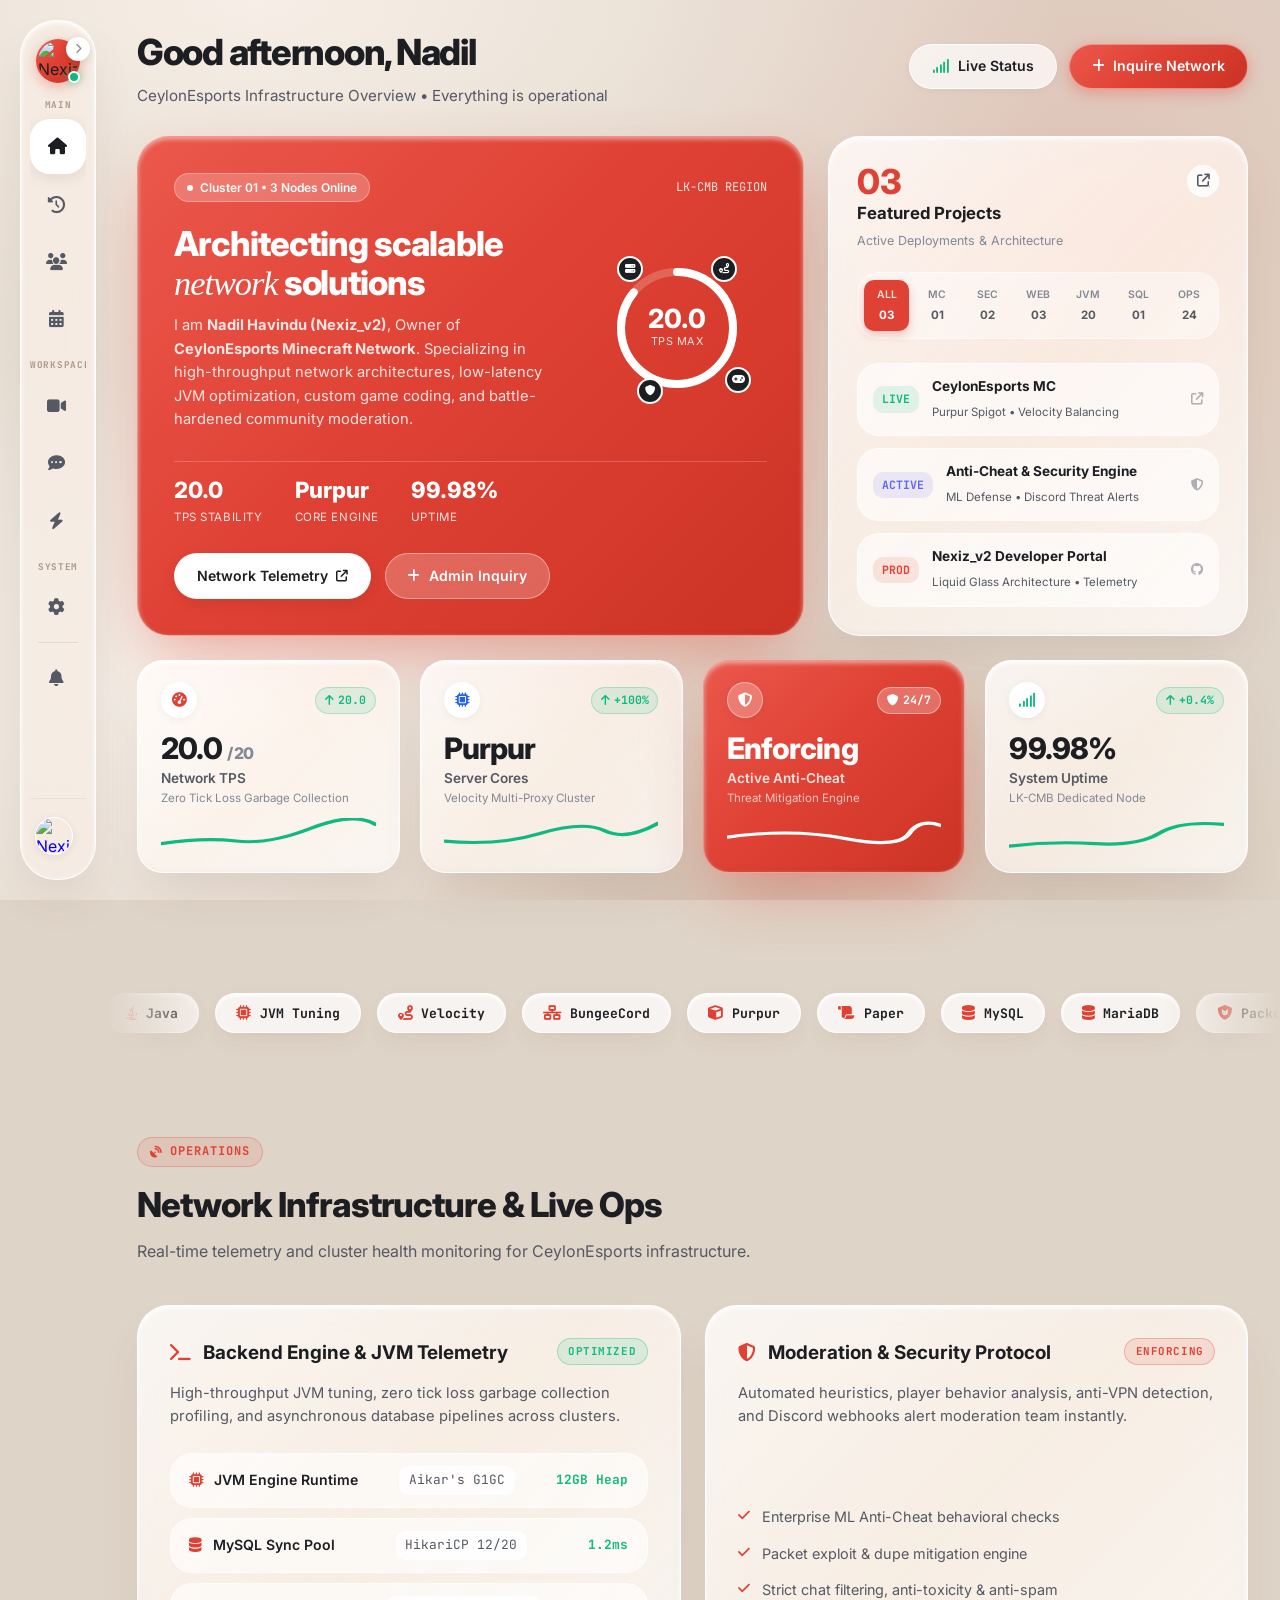
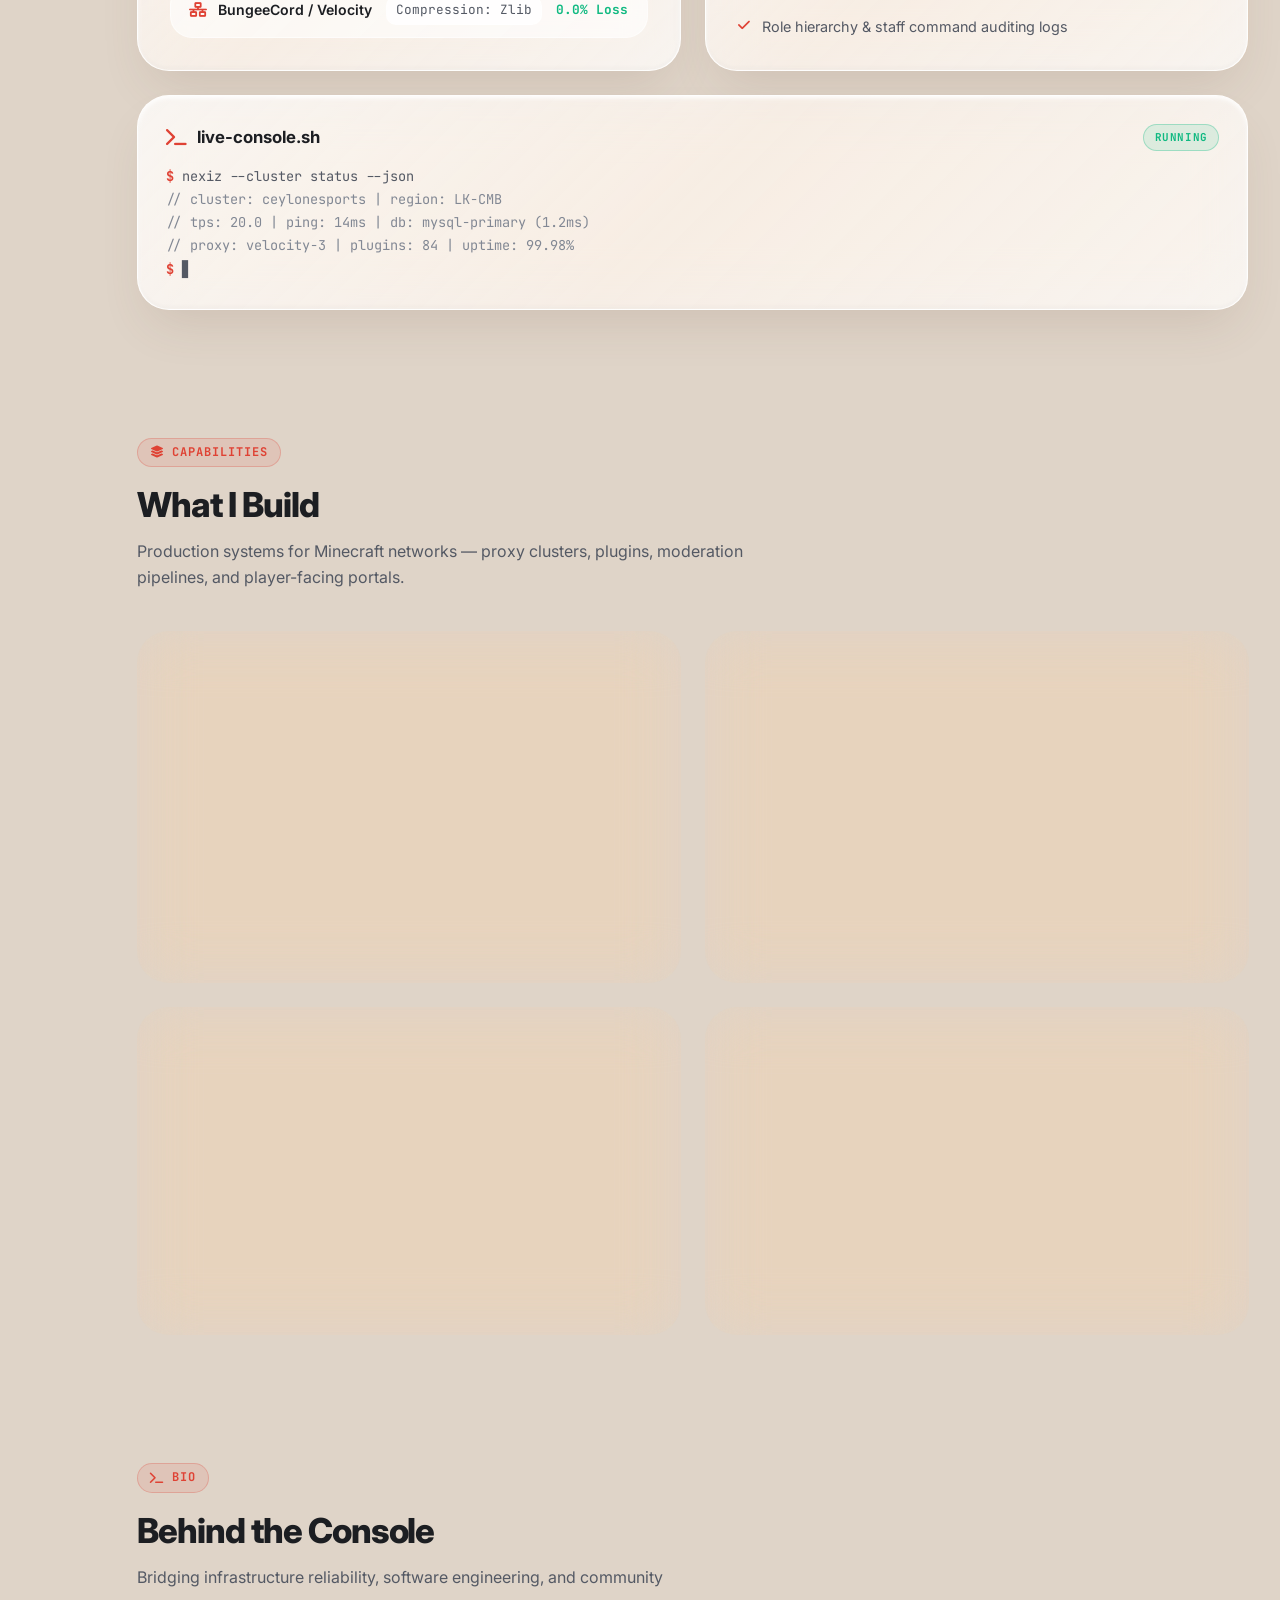
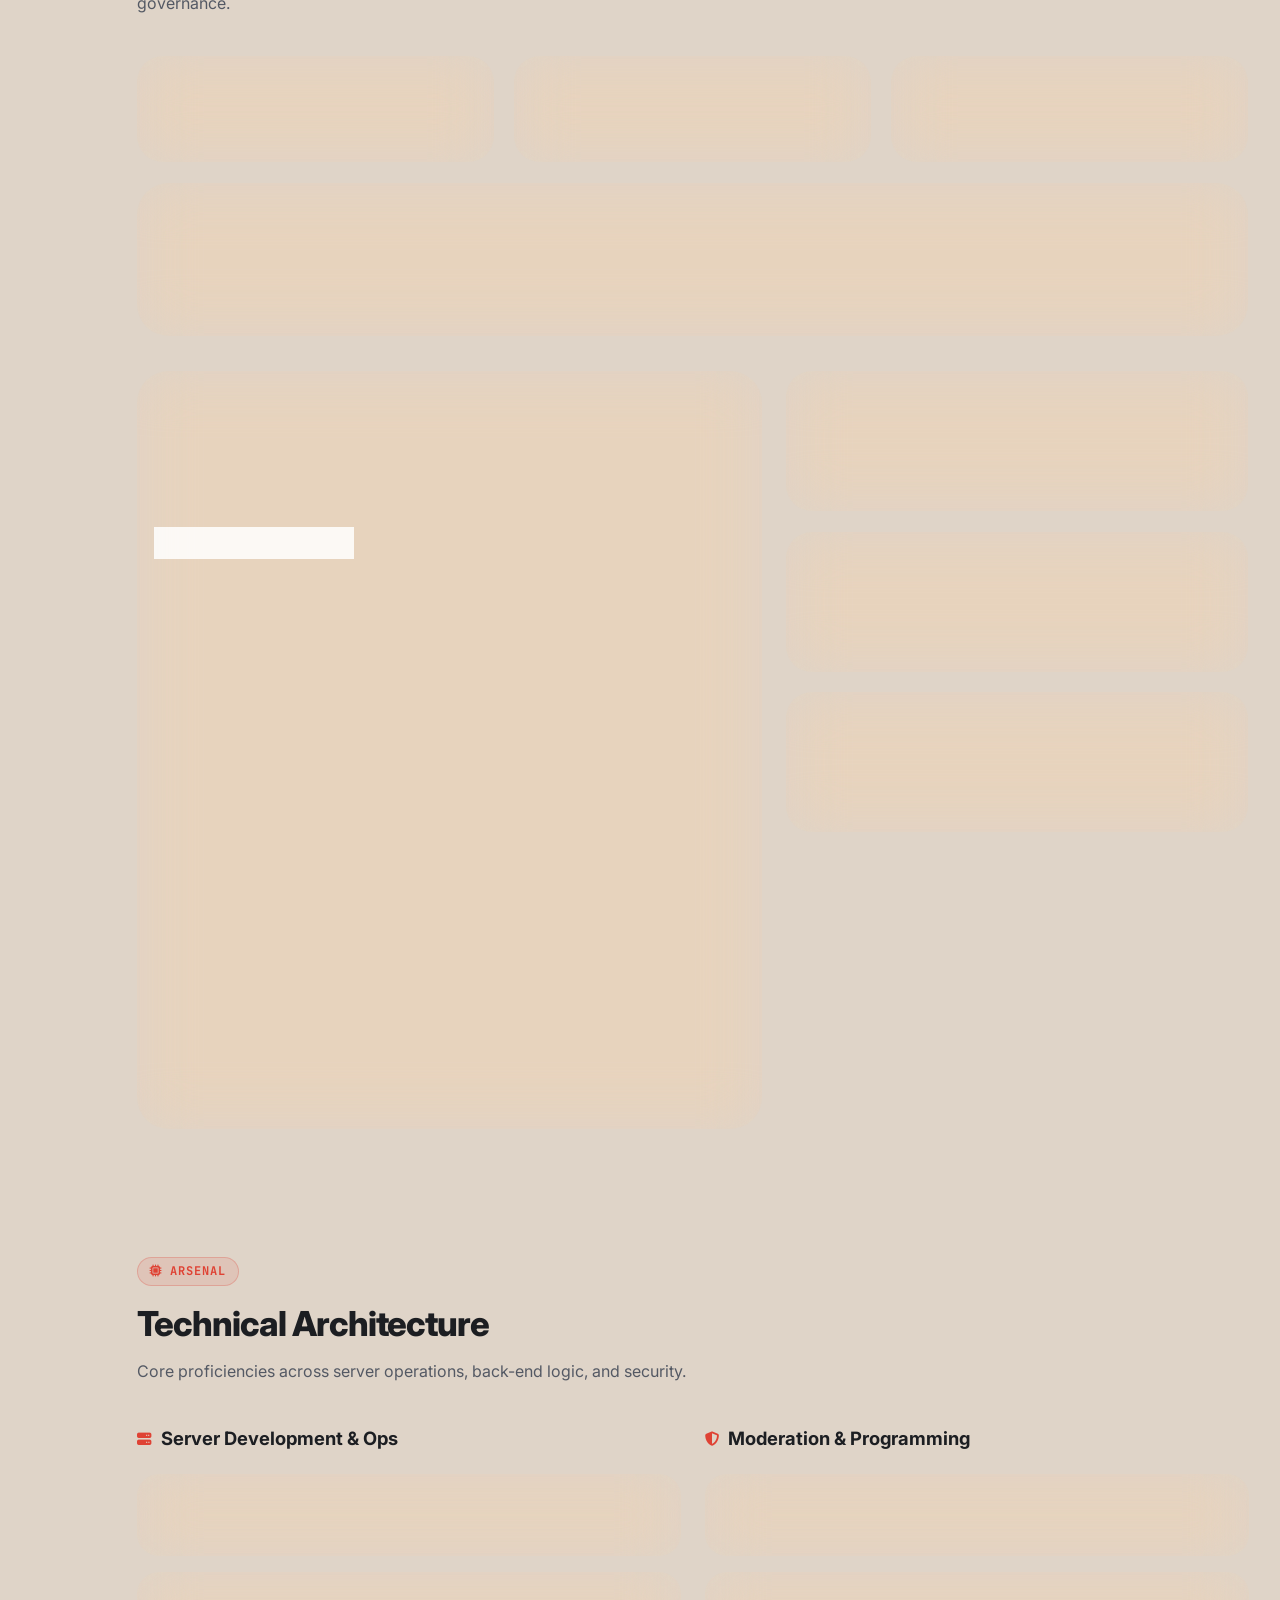
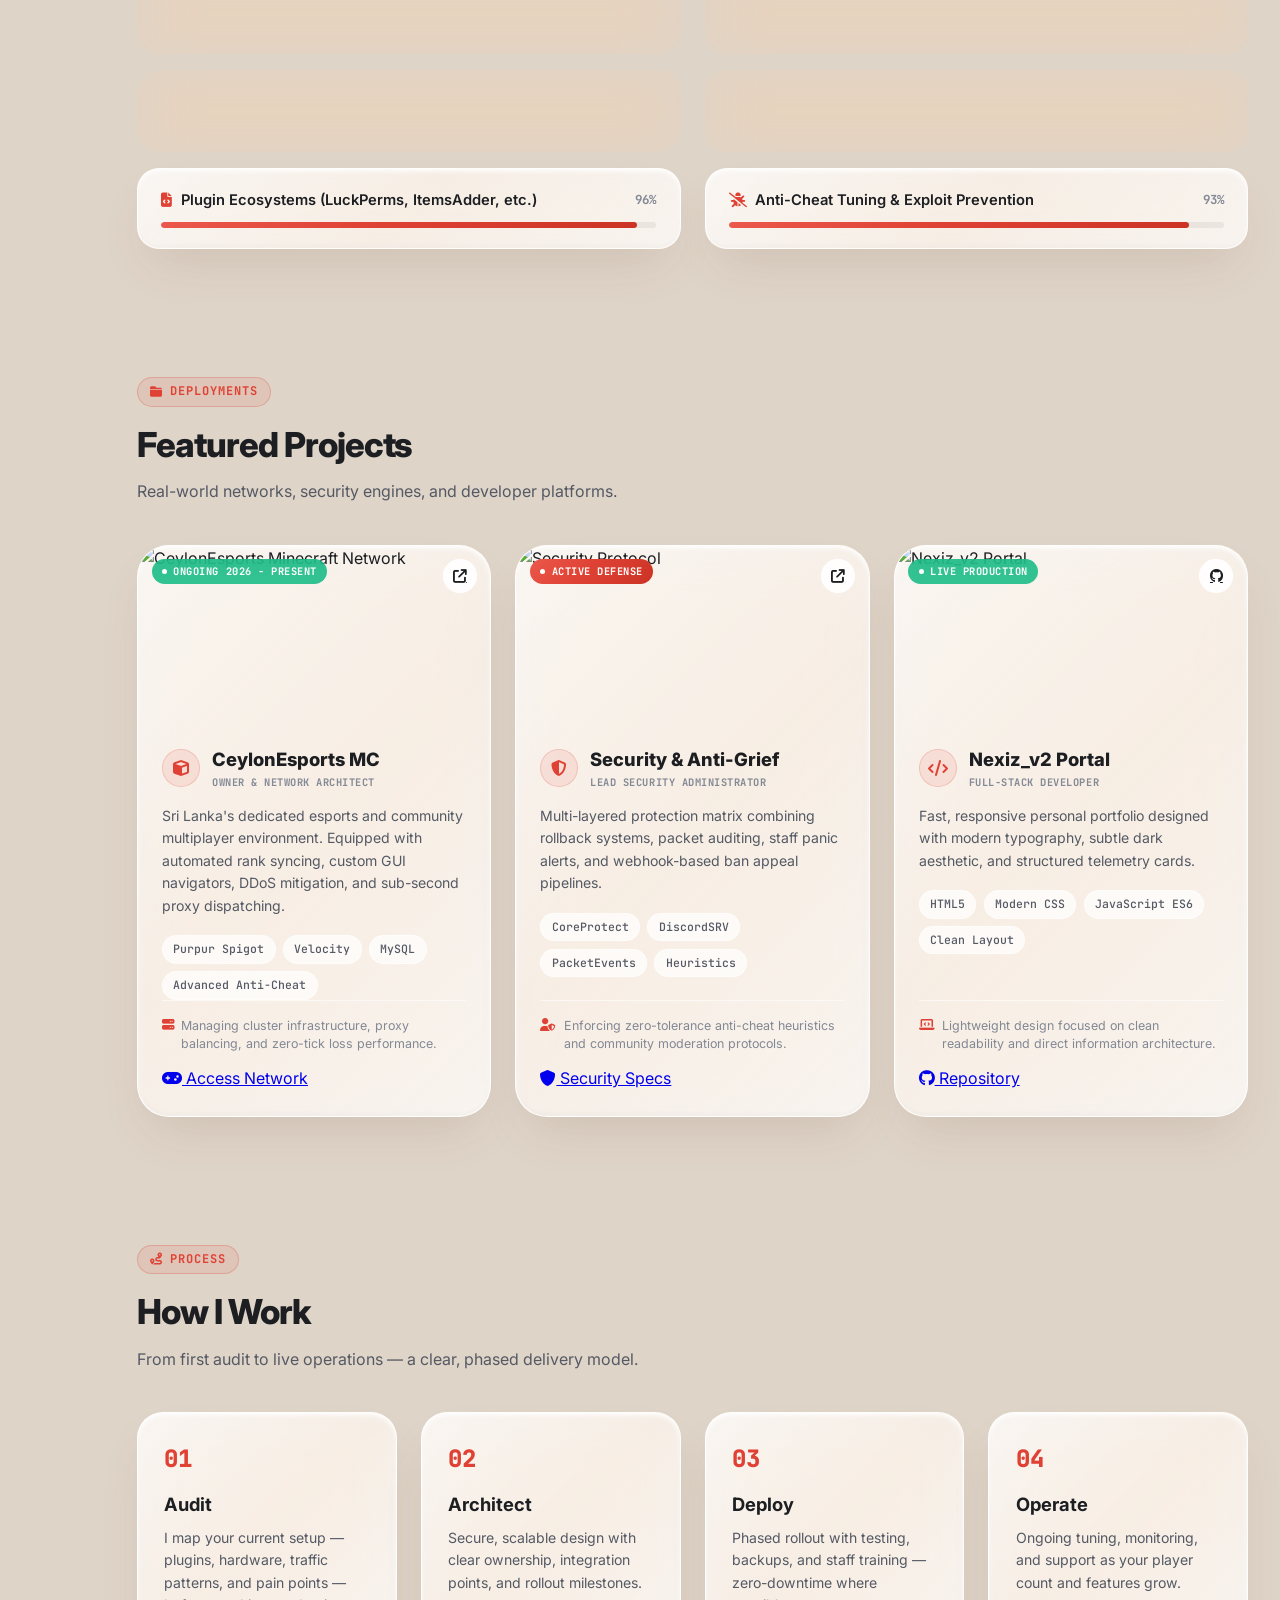
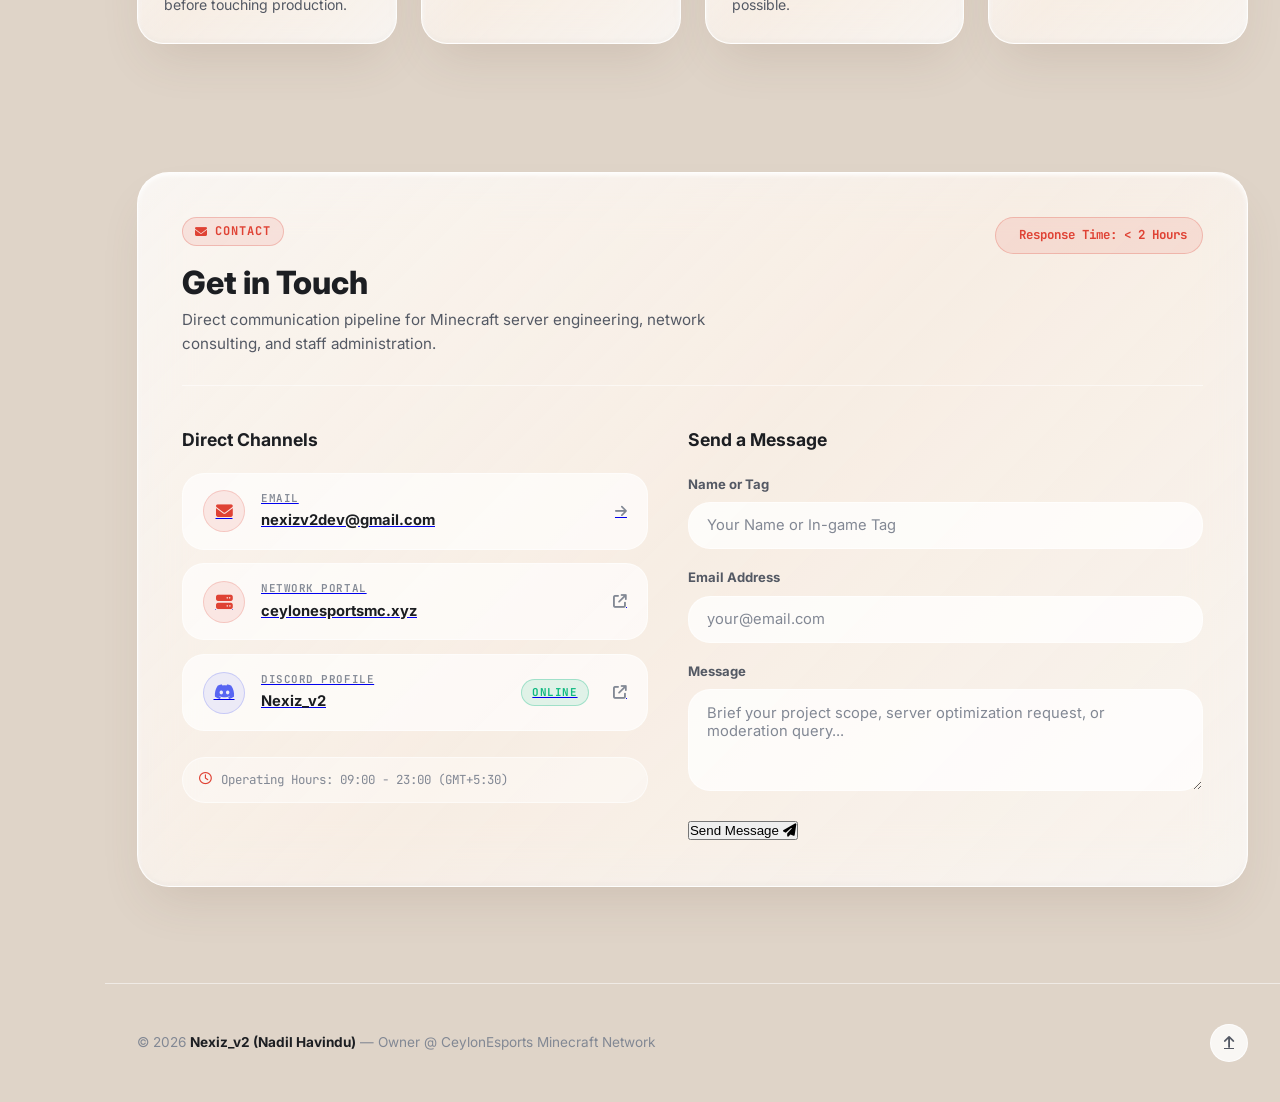
==== commit 91ae6ede: "Replace schedule node widgets with user's 3 featured projects in hero section" ====
--- a/index.html
+++ b/index.html
@@ -188,56 +188,62 @@
                         </div>
                     </div>
 
-                    <!-- Right Side Schedule / Nodes Card (from screenshot) -->
+                    <!-- Right Side Featured Projects Card (Replacing nodes with user's 3 projects) -->
                     <div class="side-schedule-card">
                         <div>
                             <div class="calendar-top-header">
                                 <div>
-                                    <div class="cal-date-big">2026</div>
-                                    <div class="cal-day-label">Infrastructure Timeline</div>
-                                    <span class="cal-sub-meta">Cluster Nodes • Active Routing</span>
-                                </div>
-                                <div class="cal-icon-btn">
-                                    <i class="fa-regular fa-calendar"></i>
-                                </div>
-                            </div>
-
-                            <!-- Mini Days Strip -->
+                                    <div class="cal-date-big">03</div>
+                                    <div class="cal-day-label">Featured Projects</div>
+                                    <span class="cal-sub-meta">Active Deployments & Architecture</span>
+                                </div>
+                                <a href="#projects" class="cal-icon-btn" title="View All Deployments" aria-label="View Projects">
+                                    <i class="fa-solid fa-arrow-up-right-from-square"></i>
+                                </a>
+                            </div>
+
+                            <!-- Mini Days / Filter Strip -->
                             <div class="calendar-days-strip">
-                                <div class="day-chip"><span>M</span><span>09</span></div>
-                                <div class="day-chip active"><span>T</span><span>10</span></div>
-                                <div class="day-chip"><span>W</span><span>11</span></div>
-                                <div class="day-chip"><span>T</span><span>12</span></div>
-                                <div class="day-chip"><span>F</span><span>13</span></div>
-                                <div class="day-chip"><span>S</span><span>14</span></div>
-                                <div class="day-chip"><span>S</span><span>15</span></div>
-                            </div>
-
-                            <!-- Live Events / Schedule List -->
+                                <div class="day-chip active"><span>ALL</span><span>03</span></div>
+                                <div class="day-chip"><span>MC</span><span>01</span></div>
+                                <div class="day-chip"><span>SEC</span><span>02</span></div>
+                                <div class="day-chip"><span>WEB</span><span>03</span></div>
+                                <div class="day-chip"><span>JVM</span><span>20</span></div>
+                                <div class="day-chip"><span>SQL</span><span>01</span></div>
+                                <div class="day-chip"><span>OPS</span><span>24</span></div>
+                            </div>
+
+                            <!-- 3 User Projects (Replacing the 3 node items as requested) -->
                             <div class="schedule-events-list">
-                                <div class="schedule-event-item">
-                                    <span class="event-time-pill">04ms</span>
+                                <!-- Project 1: CeylonEsports MC -->
+                                <a href="https://ceylonesportsmc.xyz/#home" target="_blank" rel="noopener noreferrer" class="schedule-event-item project-event-link" title="Open CeylonEsports MC">
+                                    <span class="event-time-pill" style="color: #10b981; background: rgba(16, 185, 129, 0.12);">LIVE</span>
                                     <div class="event-details">
-                                        <strong>Lobby Node-01</strong>
+                                        <strong>CeylonEsports MC</strong>
                                         <span>Purpur Spigot • Velocity Balancing</span>
                                     </div>
-                                </div>
-
-                                <div class="schedule-event-item">
-                                    <span class="event-time-pill">09ms</span>
+                                    <i class="fa-solid fa-arrow-up-right-from-square event-arrow-icon"></i>
+                                </a>
+
+                                <!-- Project 2: Security & Anti-Cheat Protocol -->
+                                <a href="#projects" class="schedule-event-item project-event-link" title="View Security & Anti-Cheat Engine">
+                                    <span class="event-time-pill" style="color: #6366f1; background: rgba(99, 102, 241, 0.12);">ACTIVE</span>
                                     <div class="event-details">
-                                        <strong>Survival SMP Node</strong>
-                                        <span>Zero Tick Loss • Aikar's Flags</span>
+                                        <strong>Anti-Cheat & Security Engine</strong>
+                                        <span>ML Defense • Discord Threat Alerts</span>
                                     </div>
-                                </div>
-
-                                <div class="schedule-event-item">
-                                    <span class="event-time-pill" style="color: var(--coral-primary); background: rgba(223,66,52,0.12);">06ms</span>
+                                    <i class="fa-solid fa-shield-halved event-arrow-icon"></i>
+                                </a>
+
+                                <!-- Project 3: Nexiz_v2 Developer Portal -->
+                                <a href="https://github.com/nadilrself-art/My-Website1" target="_blank" rel="noopener noreferrer" class="schedule-event-item project-event-link" title="View Nexiz_v2 Portal on GitHub">
+                                    <span class="event-time-pill" style="color: var(--coral-primary); background: rgba(223, 66, 52, 0.12);">PROD</span>
                                     <div class="event-details">
-                                        <strong>Esports Arena</strong>
-                                        <span>Active ML Anti-Cheat Pipeline</span>
+                                        <strong>Nexiz_v2 Developer Portal</strong>
+                                        <span>Liquid Glass Architecture • Telemetry</span>
                                     </div>
-                                </div>
+                                    <i class="fa-brands fa-github event-arrow-icon"></i>
+                                </a>
                             </div>
                         </div>
                     </div>
--- a/style.css
+++ b/style.css
@@ -924,13 +924,34 @@
     border: 1px solid var(--border-glass-subtle);
     padding: 0.75rem 0.95rem;
     border-radius: var(--radius-md);
-    transition: all 0.18s ease;
+    transition: all 0.2s cubic-bezier(0.16, 1, 0.3, 1);
+    text-decoration: none;
+    color: inherit;
 }
 
 .schedule-event-item:hover {
     background: #ffffff;
     border-color: var(--border-glass);
-    transform: translateX(2px);
+    transform: translateY(-2px) scale(1.01);
+    box-shadow: 0 8px 20px -6px rgba(110, 80, 60, 0.12), inset 0 1px 0 #ffffff;
+}
+
+.project-event-link {
+    cursor: pointer;
+}
+
+.event-arrow-icon {
+    margin-left: auto;
+    font-size: 0.78rem;
+    color: var(--text-muted);
+    transition: all 0.2s ease;
+    opacity: 0.65;
+}
+
+.schedule-event-item:hover .event-arrow-icon {
+    color: var(--coral-primary);
+    opacity: 1;
+    transform: translate(2px, -2px);
 }
 
 .event-time-pill {
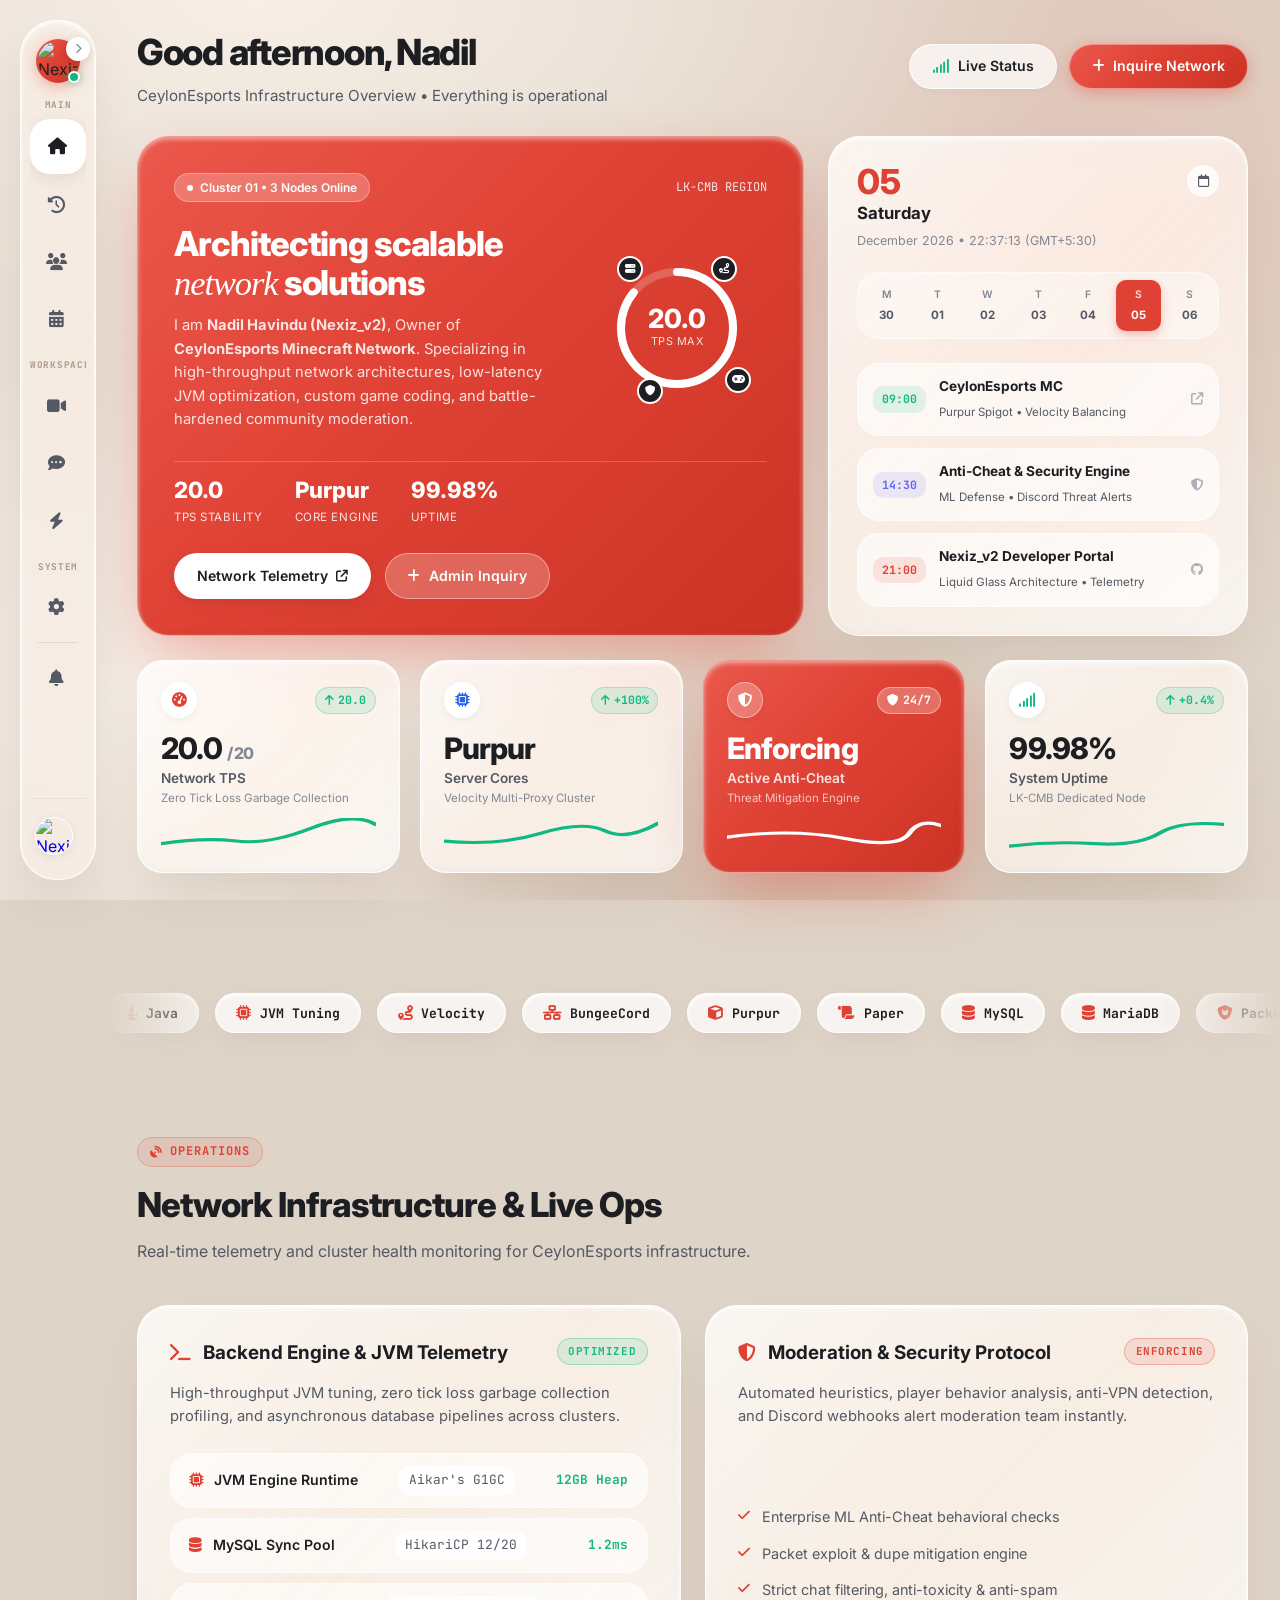
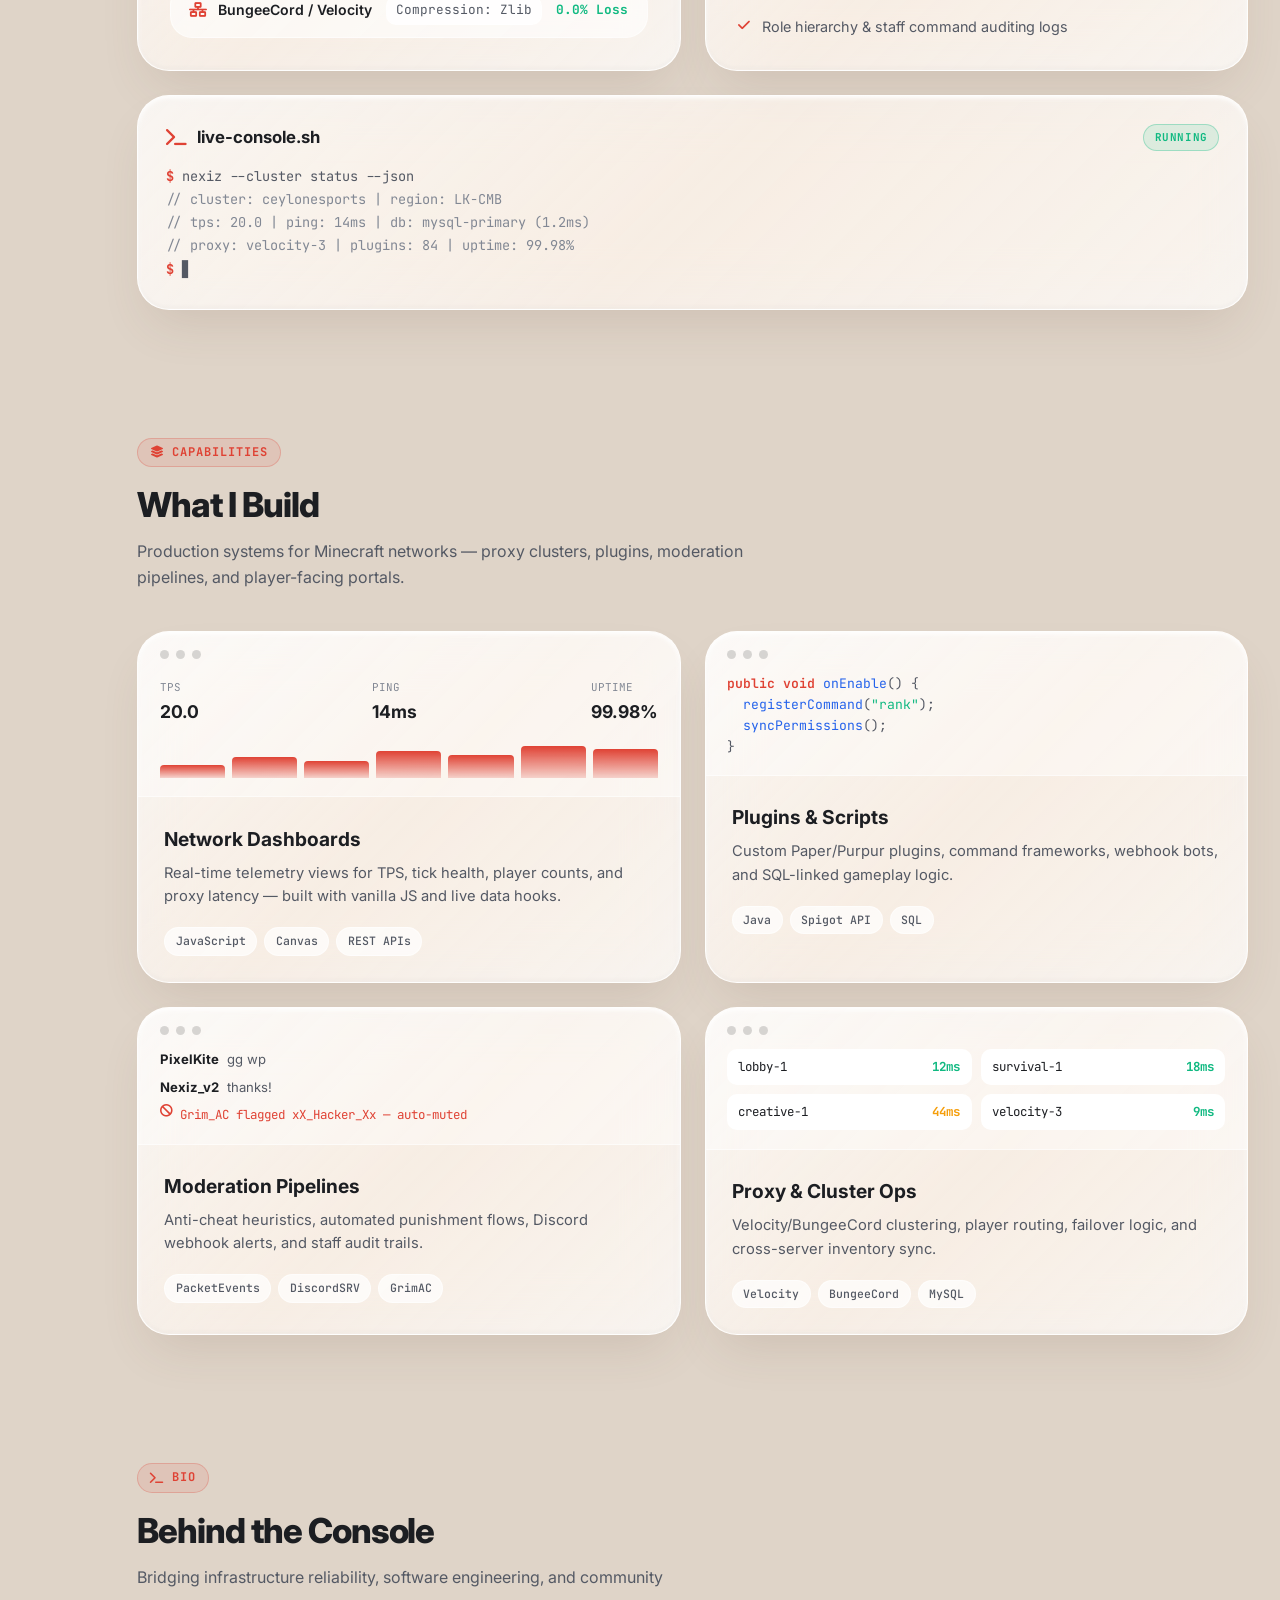
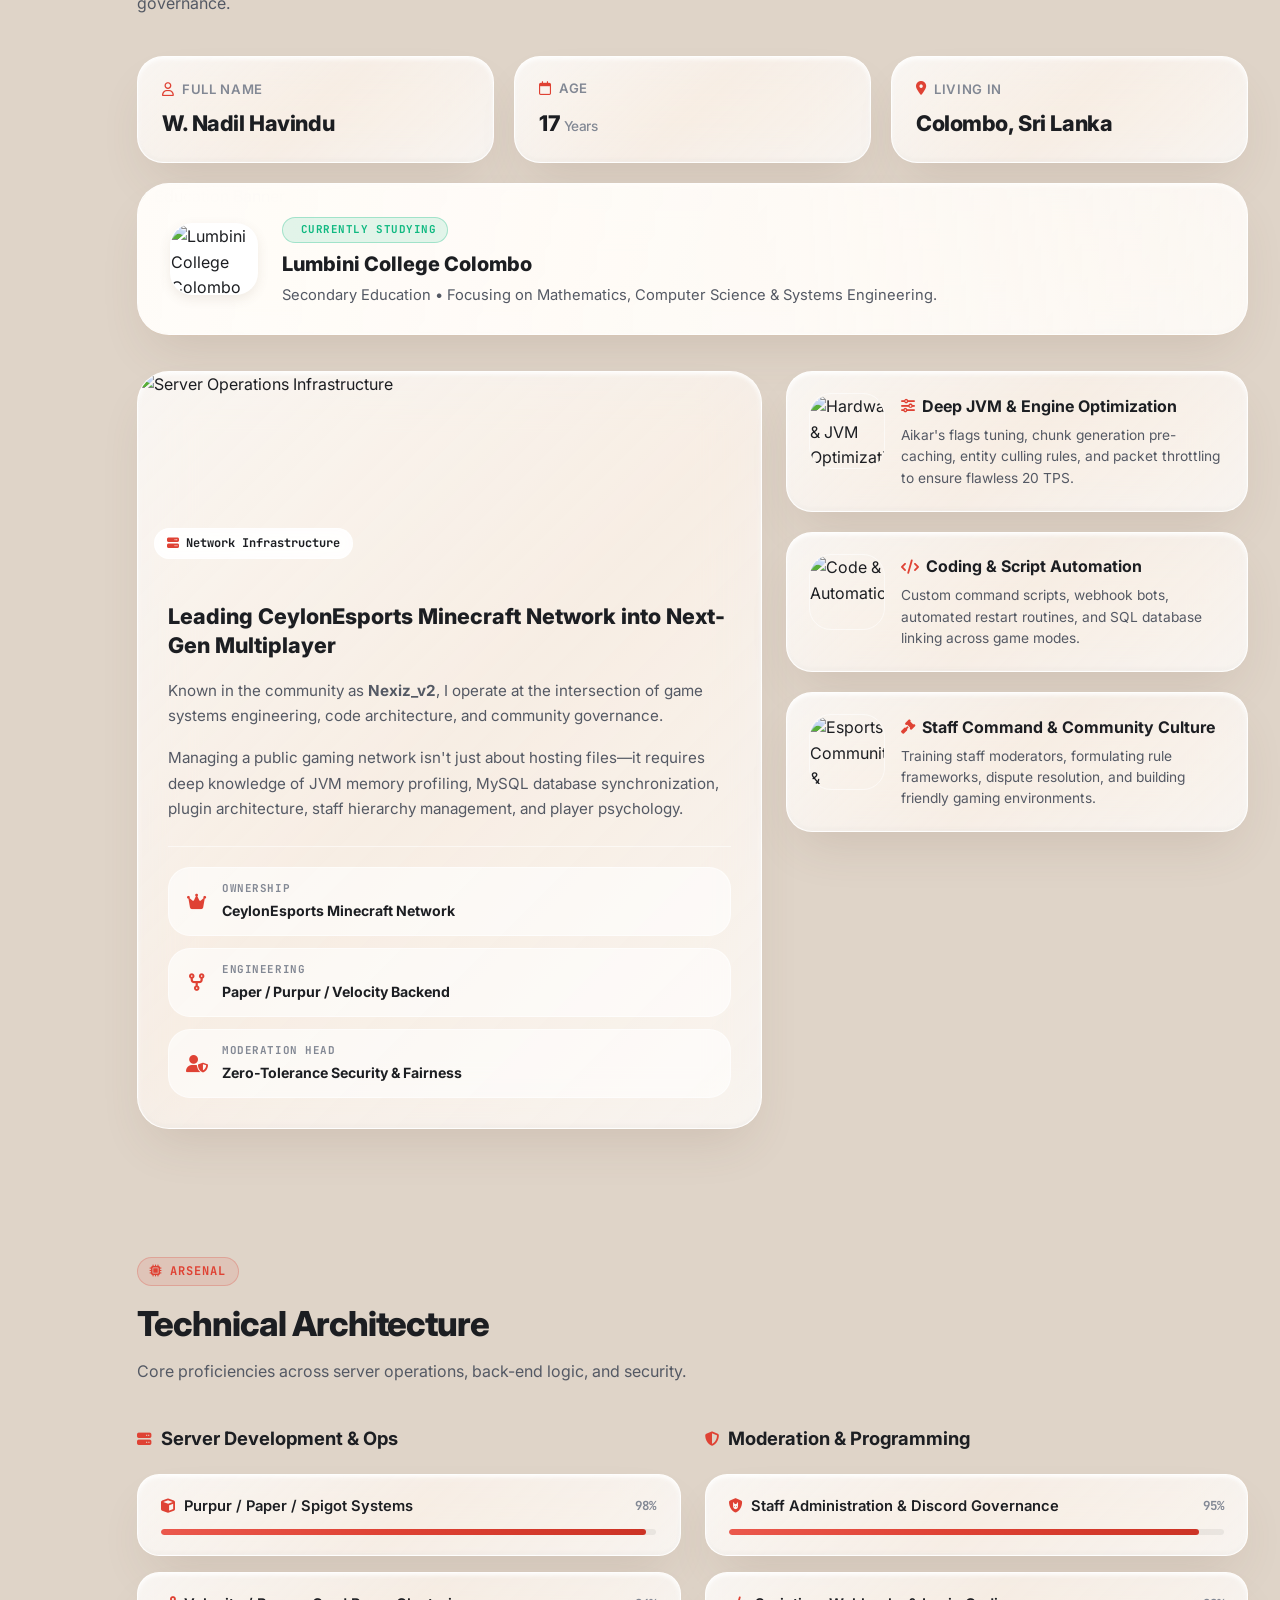
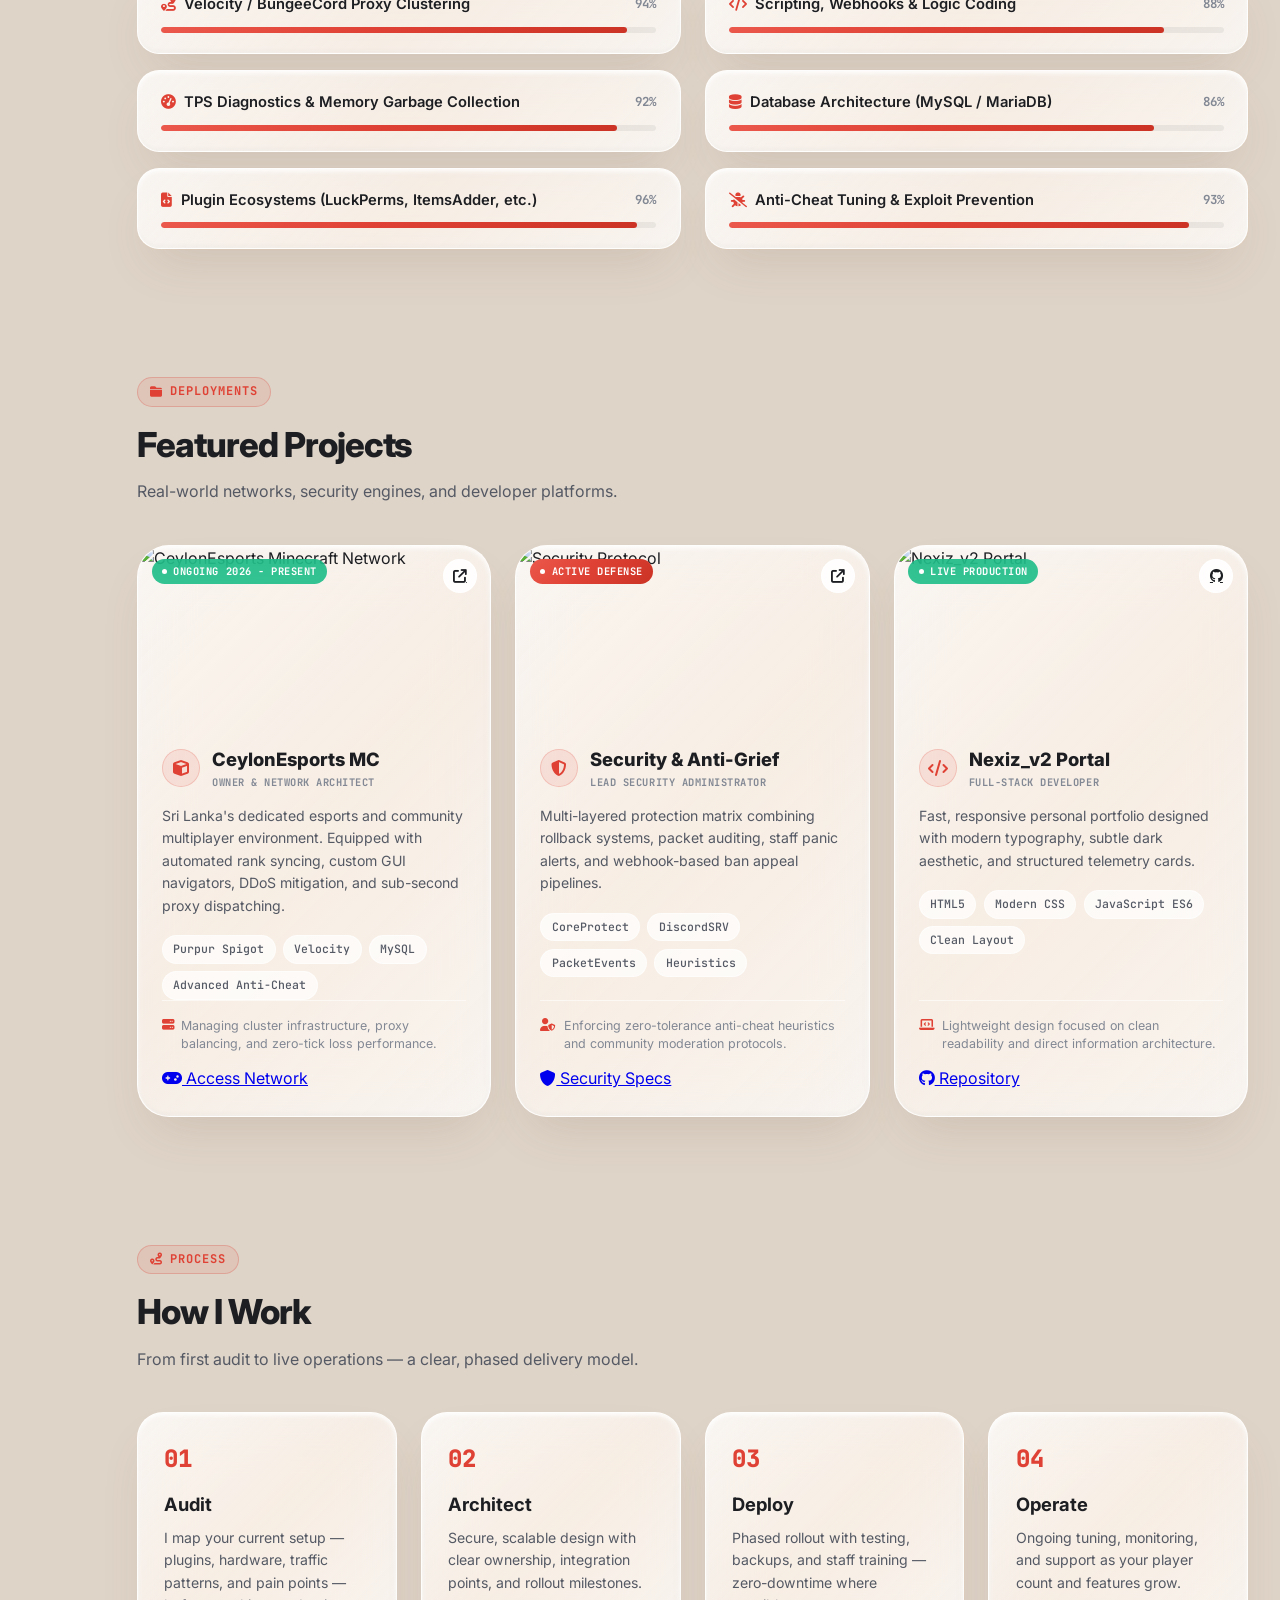
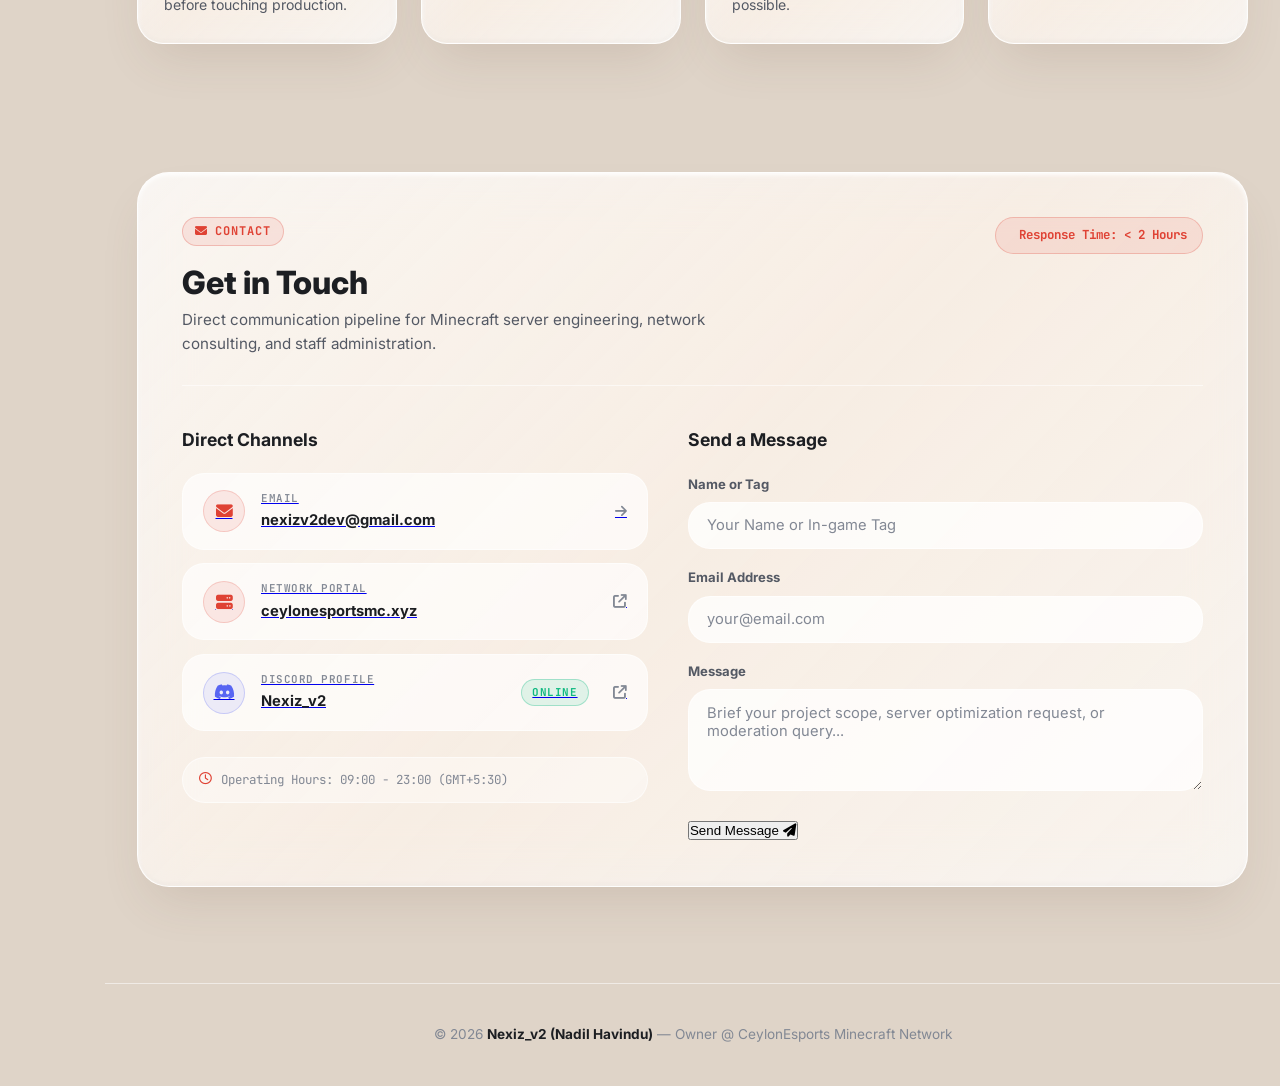
==== commit 8605e4b4: "Add real-time dynamic date, clock, and week strip to calendar card; remove back-to-top button" ====
--- a/index.html
+++ b/index.html
@@ -188,36 +188,36 @@
                         </div>
                     </div>
 
-                    <!-- Right Side Featured Projects Card (Replacing nodes with user's 3 projects) -->
+                    <!-- Right Side Calendar & 3 Featured Projects Card -->
                     <div class="side-schedule-card">
                         <div>
                             <div class="calendar-top-header">
                                 <div>
-                                    <div class="cal-date-big">03</div>
-                                    <div class="cal-day-label">Featured Projects</div>
-                                    <span class="cal-sub-meta">Active Deployments & Architecture</span>
-                                </div>
-                                <a href="#projects" class="cal-icon-btn" title="View All Deployments" aria-label="View Projects">
-                                    <i class="fa-solid fa-arrow-up-right-from-square"></i>
-                                </a>
-                            </div>
-
-                            <!-- Mini Days / Filter Strip -->
-                            <div class="calendar-days-strip">
-                                <div class="day-chip active"><span>ALL</span><span>03</span></div>
-                                <div class="day-chip"><span>MC</span><span>01</span></div>
-                                <div class="day-chip"><span>SEC</span><span>02</span></div>
-                                <div class="day-chip"><span>WEB</span><span>03</span></div>
-                                <div class="day-chip"><span>JVM</span><span>20</span></div>
-                                <div class="day-chip"><span>SQL</span><span>01</span></div>
-                                <div class="day-chip"><span>OPS</span><span>24</span></div>
-                            </div>
-
-                            <!-- 3 User Projects (Replacing the 3 node items as requested) -->
+                                    <div class="cal-date-big" id="calDayNum">24</div>
+                                    <div class="cal-day-label" id="calDayName">Tuesday</div>
+                                    <span class="cal-sub-meta" id="calSubMeta">November 2026 • <span id="realTimeClock">19:35</span> (GMT+5:30)</span>
+                                </div>
+                                <div class="cal-icon-btn" title="Live Schedule & Operations">
+                                    <i class="fa-regular fa-calendar"></i>
+                                </div>
+                            </div>
+
+                            <!-- Real-World Current Week Days Strip -->
+                            <div class="calendar-days-strip" id="calendarDaysStrip">
+                                <div class="day-chip"><span>M</span><span>23</span></div>
+                                <div class="day-chip active"><span>T</span><span>24</span></div>
+                                <div class="day-chip"><span>W</span><span>25</span></div>
+                                <div class="day-chip"><span>T</span><span>26</span></div>
+                                <div class="day-chip"><span>F</span><span>27</span></div>
+                                <div class="day-chip"><span>S</span><span>28</span></div>
+                                <div class="day-chip"><span>S</span><span>29</span></div>
+                            </div>
+
+                            <!-- 3 User Projects with Real Operating Schedule Times -->
                             <div class="schedule-events-list">
                                 <!-- Project 1: CeylonEsports MC -->
                                 <a href="https://ceylonesportsmc.xyz/#home" target="_blank" rel="noopener noreferrer" class="schedule-event-item project-event-link" title="Open CeylonEsports MC">
-                                    <span class="event-time-pill" style="color: #10b981; background: rgba(16, 185, 129, 0.12);">LIVE</span>
+                                    <span class="event-time-pill" style="color: #10b981; background: rgba(16, 185, 129, 0.12);">09:00</span>
                                     <div class="event-details">
                                         <strong>CeylonEsports MC</strong>
                                         <span>Purpur Spigot • Velocity Balancing</span>
@@ -227,7 +227,7 @@
 
                                 <!-- Project 2: Security & Anti-Cheat Protocol -->
                                 <a href="#projects" class="schedule-event-item project-event-link" title="View Security & Anti-Cheat Engine">
-                                    <span class="event-time-pill" style="color: #6366f1; background: rgba(99, 102, 241, 0.12);">ACTIVE</span>
+                                    <span class="event-time-pill" style="color: #6366f1; background: rgba(99, 102, 241, 0.12);">14:30</span>
                                     <div class="event-details">
                                         <strong>Anti-Cheat & Security Engine</strong>
                                         <span>ML Defense • Discord Threat Alerts</span>
@@ -237,7 +237,7 @@
 
                                 <!-- Project 3: Nexiz_v2 Developer Portal -->
                                 <a href="https://github.com/nadilrself-art/My-Website1" target="_blank" rel="noopener noreferrer" class="schedule-event-item project-event-link" title="View Nexiz_v2 Portal on GitHub">
-                                    <span class="event-time-pill" style="color: var(--coral-primary); background: rgba(223, 66, 52, 0.12);">PROD</span>
+                                    <span class="event-time-pill" style="color: var(--coral-primary); background: rgba(223, 66, 52, 0.12);">21:00</span>
                                     <div class="event-details">
                                         <strong>Nexiz_v2 Developer Portal</strong>
                                         <span>Liquid Glass Architecture • Telemetry</span>
@@ -1015,9 +1015,6 @@
     <footer class="footer">
         <div class="container footer-content">
             <p>© 2026 <strong>Nexiz_v2 (Nadil Havindu)</strong> — Owner @ CeylonEsports Minecraft Network</p>
-            <a href="#home" class="back-to-top" aria-label="Back to top">
-                <i class="fa-solid fa-arrow-up"></i>
-            </a>
         </div>
     </footer>
 
--- a/style.css
+++ b/style.css
@@ -2456,7 +2456,8 @@
 .footer-content {
     display: flex;
     align-items: center;
-    justify-content: space-between;
+    justify-content: center;
+    text-align: center;
     gap: 1rem;
     font-size: 0.85rem;
     color: var(--text-muted);
@@ -2464,26 +2465,6 @@
 
 .footer-content strong {
     color: var(--text-primary);
-}
-
-.back-to-top {
-    width: 38px;
-    height: 38px;
-    border-radius: 50%;
-    background: rgba(255, 255, 255, 0.8);
-    border: 1px solid var(--border-glass);
-    display: flex;
-    align-items: center;
-    justify-content: center;
-    color: var(--text-secondary);
-    font-size: 0.85rem;
-    transition: all 0.15s ease;
-}
-
-.back-to-top:hover {
-    background: var(--coral-primary);
-    color: #ffffff;
-    transform: translateY(-2px);
 }
 
 /* ==========================================================================
